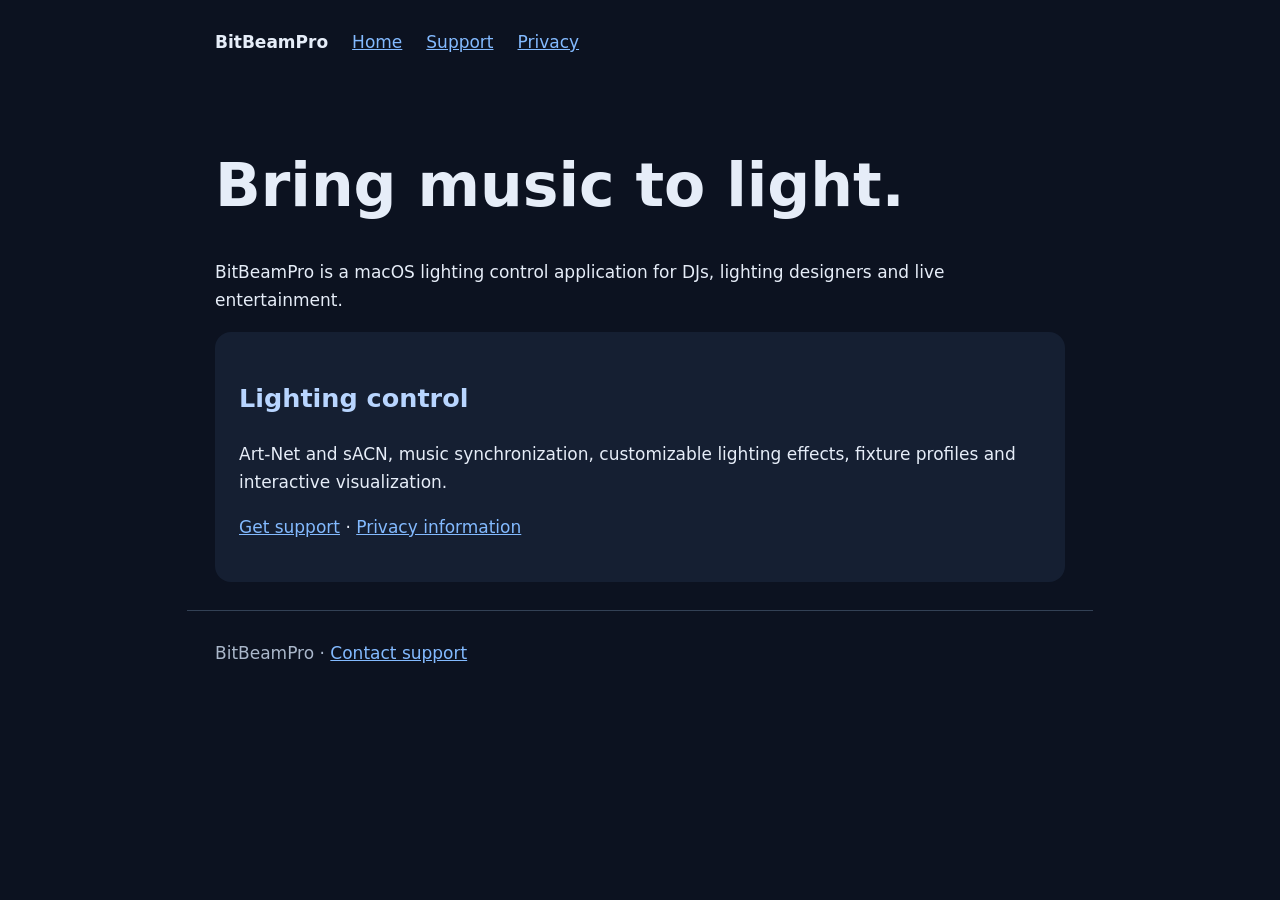
==== index.html @ 324cbd23 "Add BitBeamPro website: index.html" ====
<!doctype html><html lang="en"><meta charset="utf-8"><meta name="viewport" content="width=device-width,initial-scale=1"><title>Home | BitBeamPro</title><style>body{margin:0;background:#0c1220;color:#e6edf8;font:17px/1.65 system-ui}main,nav,footer{max-width:850px;margin:auto;padding:28px}nav{display:flex;gap:24px;flex-wrap:wrap}a{color:#83baff}h1{font-size:clamp(32px,6vw,60px);line-height:1.1}h2{color:#b8d5ff}footer{border-top:1px solid #334155;color:#aab7ca}section{background:#151f32;padding:24px;border-radius:16px}</style><nav><strong>BitBeamPro</strong><a href="/bitbeampro/">Home</a><a href="/bitbeampro/support/">Support</a><a href="/bitbeampro/privacy/">Privacy</a></nav><main><h1>Bring music to light.</h1><p>BitBeamPro is a macOS lighting control application for DJs, lighting designers and live entertainment.</p><section><h2>Lighting control</h2><p>Art-Net and sACN, music synchronization, customizable lighting effects, fixture profiles and interactive visualization.</p><p><a href="support/">Get support</a> · <a href="privacy/">Privacy information</a></p></section></main><footer>BitBeamPro · <a href="mailto:bbeamsupport@gmail.com">Contact support</a></footer></html>
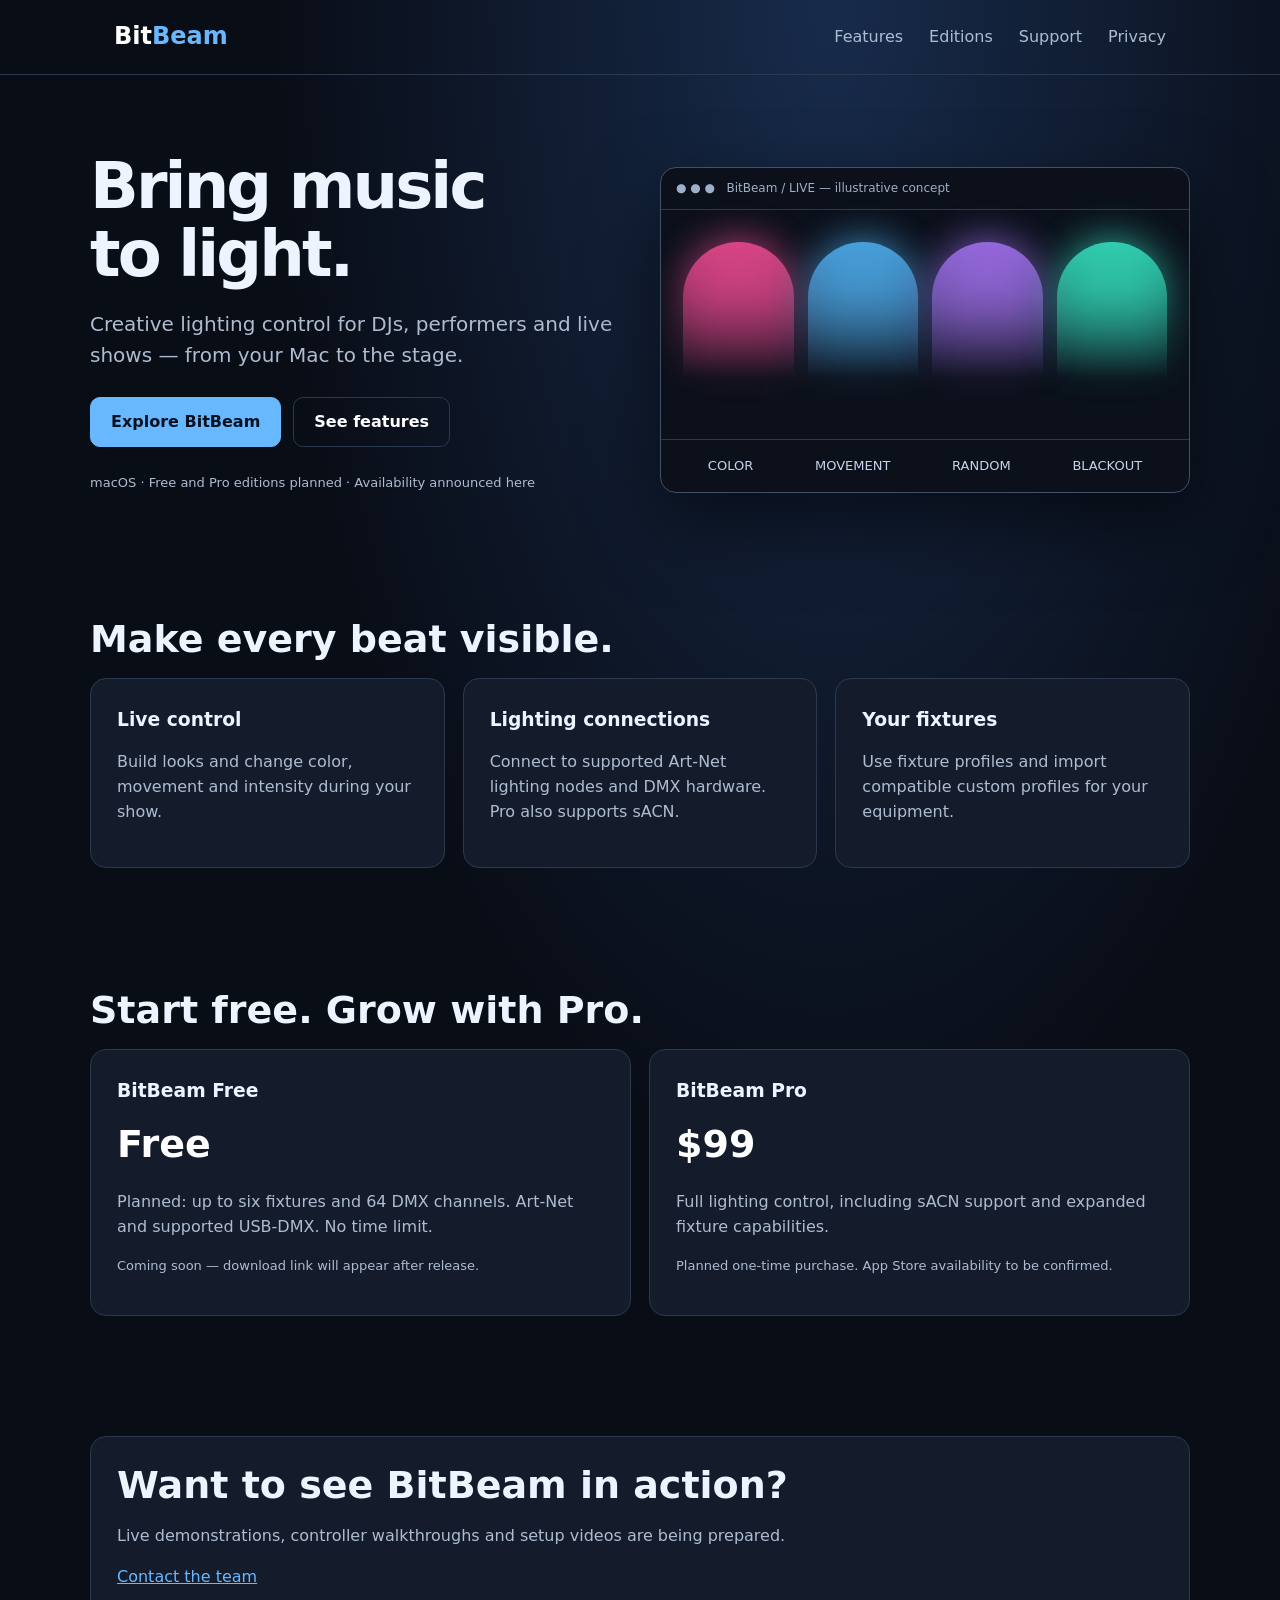
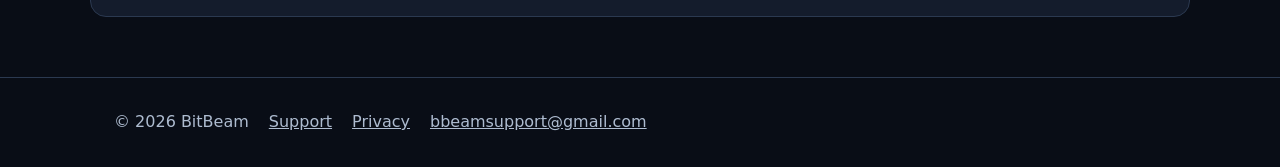
==== commit b7dc0341: "Create BitBeam landing page with Live concept and Free/Pro editions" ====
--- a/index.html
+++ b/index.html
@@ -1 +1,12 @@
-<!doctype html><html lang="en"><meta charset="utf-8"><meta name="viewport" content="width=device-width,initial-scale=1"><title>Home | BitBeamPro</title><style>body{margin:0;background:#0c1220;color:#e6edf8;font:17px/1.65 system-ui}main,nav,footer{max-width:850px;margin:auto;padding:28px}nav{display:flex;gap:24px;flex-wrap:wrap}a{color:#83baff}h1{font-size:clamp(32px,6vw,60px);line-height:1.1}h2{color:#b8d5ff}footer{border-top:1px solid #334155;color:#aab7ca}section{background:#151f32;padding:24px;border-radius:16px}</style><nav><strong>BitBeamPro</strong><a href="/bitbeampro/">Home</a><a href="/bitbeampro/support/">Support</a><a href="/bitbeampro/privacy/">Privacy</a></nav><main><h1>Bring music to light.</h1><p>BitBeamPro is a macOS lighting control application for DJs, lighting designers and live entertainment.</p><section><h2>Lighting control</h2><p>Art-Net and sACN, music synchronization, customizable lighting effects, fixture profiles and interactive visualization.</p><p><a href="support/">Get support</a> · <a href="privacy/">Privacy information</a></p></section></main><footer>BitBeamPro · <a href="mailto:bbeamsupport@gmail.com">Contact support</a></footer></html>+<!doctype html>
+<html lang="en"><head><meta charset="utf-8"><meta name="viewport" content="width=device-width,initial-scale=1"><meta name="description" content="BitBeam — lighting control for DJs and live shows. Art-Net, DMX, visual effects and fixture profiles."><title>BitBeam — Bring music to light</title>
+<style>
+:root{color-scheme:dark;--bg:#090d16;--panel:#141c2c;--line:#2b3950;--ink:#edf4ff;--muted:#aebcd0;--blue:#68b8ff}*{box-sizing:border-box}html{scroll-behavior:smooth}body{margin:0;background:radial-gradient(ellipse at 65% 0,#172b4b 0,transparent 48%),var(--bg);color:var(--ink);font:16px/1.55 system-ui,-apple-system,Arial}a{color:var(--blue)}.wrap{max-width:1100px;margin:auto;padding:0 24px}header{border-bottom:1px solid var(--line)}nav{display:flex;align-items:center;gap:26px;min-height:74px;flex-wrap:wrap}.brand{font-size:24px;font-weight:850;color:#fff;text-decoration:none;margin-right:auto}.brand span{color:var(--blue)}nav a:not(.brand){text-decoration:none;color:var(--muted)}.hero{padding:78px 0 50px;display:grid;grid-template-columns:1fr 1fr;gap:40px;align-items:center}h1{font-size:clamp(40px,5vw,70px);line-height:1.06;margin:0 0 20px;letter-spacing:-.045em}h2{font-size:clamp(27px,3vw,38px);line-height:1.2;margin:0 0 16px}p{color:var(--muted)}.lead{font-size:20px;max-width:570px}.actions{display:flex;flex-wrap:wrap;gap:12px;margin:26px 0}.button{display:inline-block;padding:12px 20px;border:1px solid var(--line);border-radius:10px;text-decoration:none;color:#fff;font-weight:700}.button.primary{background:var(--blue);border-color:var(--blue);color:#08111f}.note{font-size:13px;color:var(--muted)}.mock{background:#0b101a;border:1px solid #40516a;border-radius:16px;overflow:hidden;box-shadow:0 30px 75px #0008}.mockbar{padding:11px 15px;border-bottom:1px solid var(--line);color:#9eb0c9;font-size:12px}.lights{display:grid;grid-template-columns:repeat(4,1fr);gap:14px;padding:32px 22px 22px}.beam{height:175px;border-radius:90px 90px 12px 12px;background:linear-gradient(180deg,var(--c),transparent 78%);opacity:.85;filter:drop-shadow(0 0 20px var(--c))}.controls{display:flex;justify-content:space-around;border-top:1px solid var(--line);padding:16px;color:#c4d5ec;font-size:13px}.section{padding:60px 0}.grid{display:grid;grid-template-columns:repeat(3,1fr);gap:18px}.card{background:var(--panel);border:1px solid var(--line);border-radius:16px;padding:26px}.card h3{margin:0 0 8px}.price{font-size:38px;font-weight:800;color:white;margin:10px 0}.muted{color:var(--muted)}footer{border-top:1px solid var(--line);padding:32px 0;color:var(--muted)}footer .wrap{display:flex;gap:20px;flex-wrap:wrap}footer a{color:var(--muted)}@media(max-width:760px){.hero{grid-template-columns:1fr;padding-top:48px}.grid{grid-template-columns:1fr}.beam{height:120px}nav{gap:15px}}
+</style></head>
+<body><header><nav class="wrap"><a class="brand" href="/bitbeampro/">Bit<span>Beam</span></a><a href="#features">Features</a><a href="#editions">Editions</a><a href="/bitbeampro/support/">Support</a><a href="/bitbeampro/privacy/">Privacy</a></nav></header>
+<main><div class="wrap hero"><div><h1>Bring music<br>to light.</h1><p class="lead">Creative lighting control for DJs, performers and live shows — from your Mac to the stage.</p><div class="actions"><a class="button primary" href="#editions">Explore BitBeam</a><a class="button" href="#features">See features</a></div><p class="note">macOS · Free and Pro editions planned · Availability announced here</p></div>
+<div class="mock" role="img" aria-label="Stylized concept illustration of a lighting-control Live view; not an actual application screenshot"><div class="mockbar">● ● ● &nbsp; BitBeam / LIVE — illustrative concept</div><div class="lights"><div class="beam" style="--c:#ff4f9a"></div><div class="beam" style="--c:#54baff"></div><div class="beam" style="--c:#ae79ff"></div><div class="beam" style="--c:#38f0cc"></div></div><div class="controls"><span>COLOR</span><span>MOVEMENT</span><span>RANDOM</span><span>BLACKOUT</span></div></div></div>
+<section id="features" class="section wrap"><h2>Make every beat visible.</h2><div class="grid"><article class="card"><h3>Live control</h3><p>Build looks and change color, movement and intensity during your show.</p></article><article class="card"><h3>Lighting connections</h3><p>Connect to supported Art-Net lighting nodes and DMX hardware. Pro also supports sACN.</p></article><article class="card"><h3>Your fixtures</h3><p>Use fixture profiles and import compatible custom profiles for your equipment.</p></article></div></section>
+<section id="editions" class="section wrap"><h2>Start free. Grow with Pro.</h2><div class="grid" style="grid-template-columns:repeat(auto-fit,minmax(260px,1fr))"><article class="card"><h3>BitBeam Free</h3><div class="price">Free</div><p>Planned: up to six fixtures and 64 DMX channels. Art-Net and supported USB-DMX. No time limit.</p><p class="note">Coming soon — download link will appear after release.</p></article><article class="card"><h3>BitBeam Pro</h3><div class="price">$99</div><p>Full lighting control, including sACN support and expanded fixture capabilities.</p><p class="note">Planned one-time purchase. App Store availability to be confirmed.</p></article></div></section>
+<section class="section wrap"><div class="card"><h2>Want to see BitBeam in action?</h2><p>Live demonstrations, controller walkthroughs and setup videos are being prepared.</p><a href="mailto:bbeamsupport@gmail.com?subject=BitBeam%20information">Contact the team</a></div></section></main>
+<footer><div class="wrap"><span>© 2026 BitBeam</span><a href="/bitbeampro/support/">Support</a><a href="/bitbeampro/privacy/">Privacy</a><a href="mailto:bbeamsupport@gmail.com">bbeamsupport@gmail.com</a></div></footer></body></html>
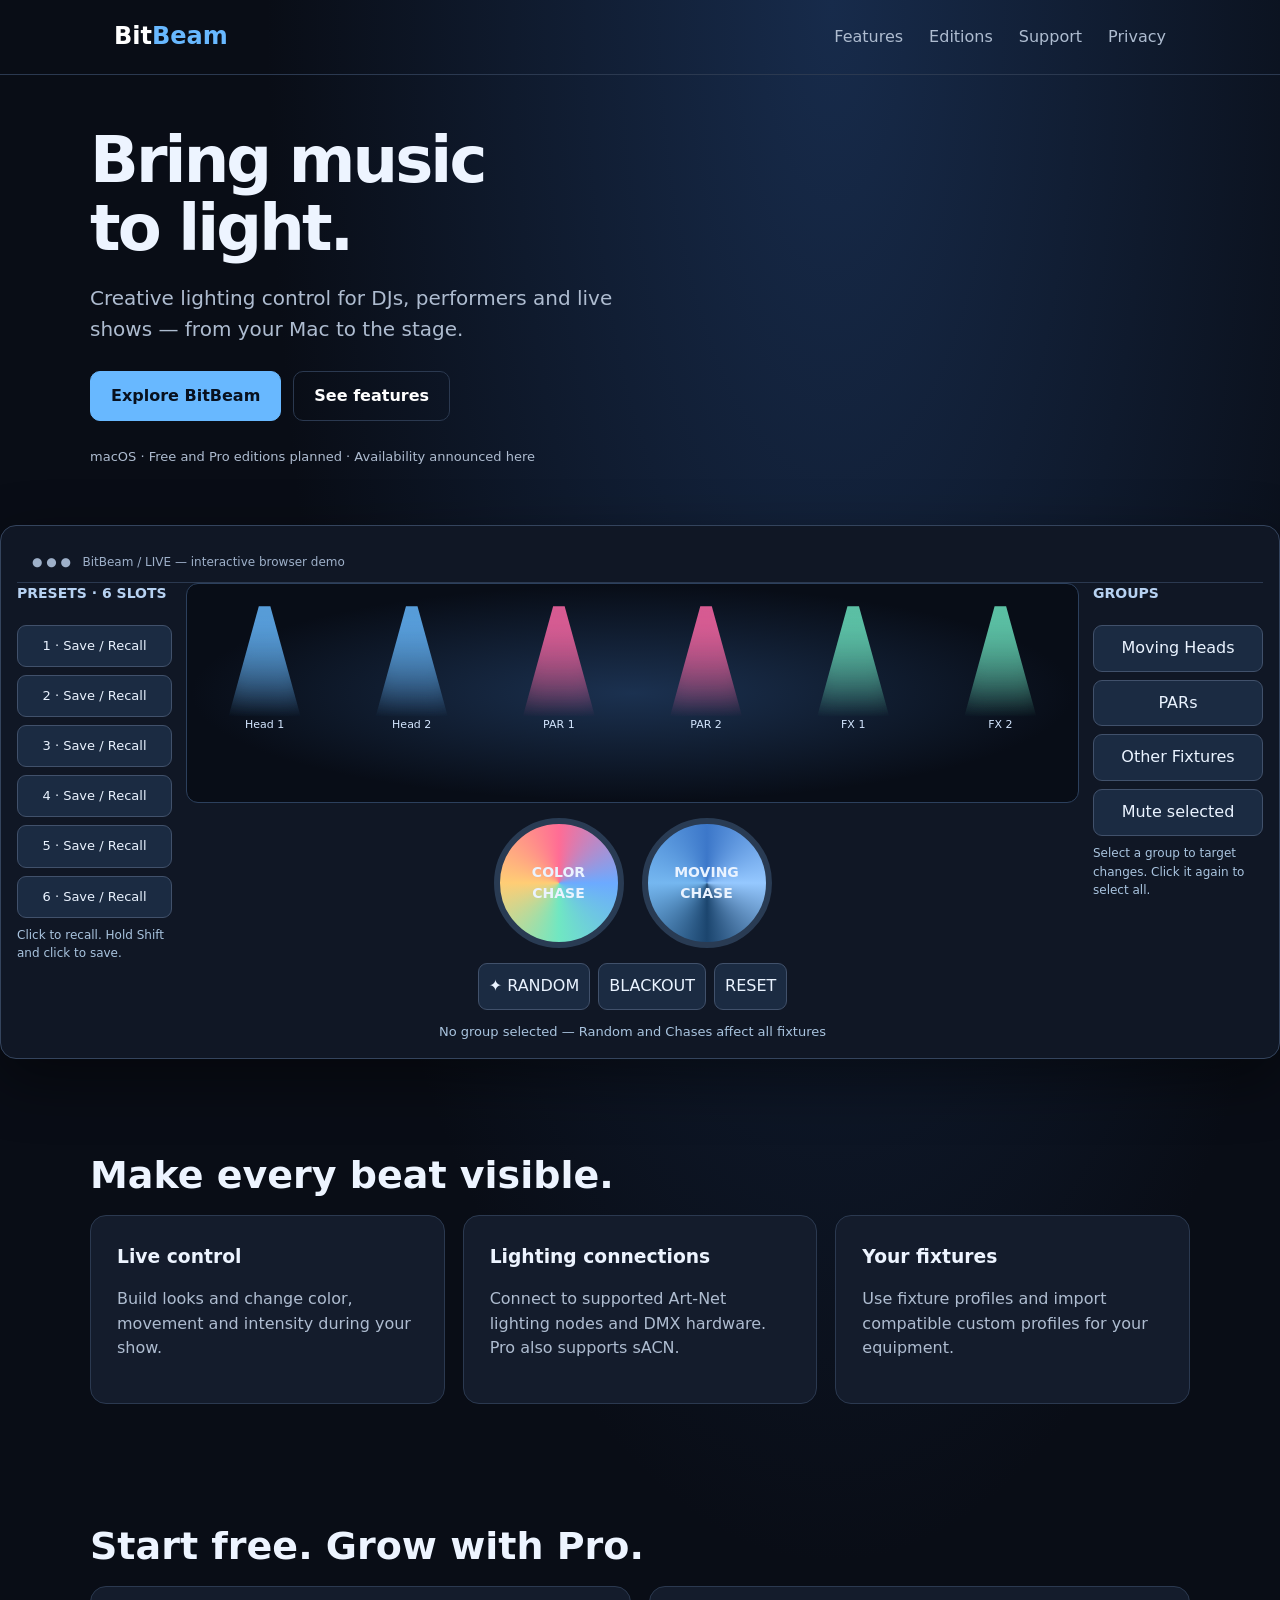
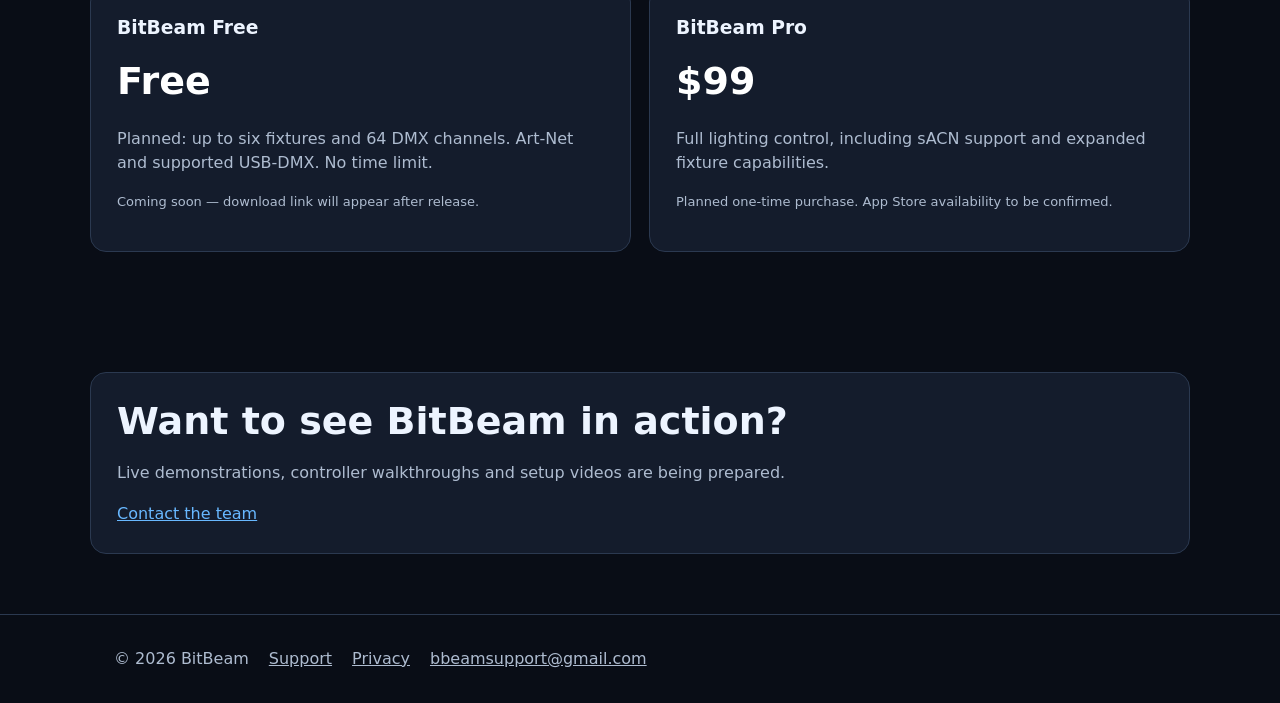
==== commit e4791f08: "Add interactive Live demo with six presets, group targeting, random and chase controls" ====
--- a/index.html
+++ b/index.html
@@ -2,11 +2,15 @@
 <html lang="en"><head><meta charset="utf-8"><meta name="viewport" content="width=device-width,initial-scale=1"><meta name="description" content="BitBeam — lighting control for DJs and live shows. Art-Net, DMX, visual effects and fixture profiles."><title>BitBeam — Bring music to light</title>
 <style>
 :root{color-scheme:dark;--bg:#090d16;--panel:#141c2c;--line:#2b3950;--ink:#edf4ff;--muted:#aebcd0;--blue:#68b8ff}*{box-sizing:border-box}html{scroll-behavior:smooth}body{margin:0;background:radial-gradient(ellipse at 65% 0,#172b4b 0,transparent 48%),var(--bg);color:var(--ink);font:16px/1.55 system-ui,-apple-system,Arial}a{color:var(--blue)}.wrap{max-width:1100px;margin:auto;padding:0 24px}header{border-bottom:1px solid var(--line)}nav{display:flex;align-items:center;gap:26px;min-height:74px;flex-wrap:wrap}.brand{font-size:24px;font-weight:850;color:#fff;text-decoration:none;margin-right:auto}.brand span{color:var(--blue)}nav a:not(.brand){text-decoration:none;color:var(--muted)}.hero{padding:78px 0 50px;display:grid;grid-template-columns:1fr 1fr;gap:40px;align-items:center}h1{font-size:clamp(40px,5vw,70px);line-height:1.06;margin:0 0 20px;letter-spacing:-.045em}h2{font-size:clamp(27px,3vw,38px);line-height:1.2;margin:0 0 16px}p{color:var(--muted)}.lead{font-size:20px;max-width:570px}.actions{display:flex;flex-wrap:wrap;gap:12px;margin:26px 0}.button{display:inline-block;padding:12px 20px;border:1px solid var(--line);border-radius:10px;text-decoration:none;color:#fff;font-weight:700}.button.primary{background:var(--blue);border-color:var(--blue);color:#08111f}.note{font-size:13px;color:var(--muted)}.mock{background:#0b101a;border:1px solid #40516a;border-radius:16px;overflow:hidden;box-shadow:0 30px 75px #0008}.mockbar{padding:11px 15px;border-bottom:1px solid var(--line);color:#9eb0c9;font-size:12px}.lights{display:grid;grid-template-columns:repeat(4,1fr);gap:14px;padding:32px 22px 22px}.beam{height:175px;border-radius:90px 90px 12px 12px;background:linear-gradient(180deg,var(--c),transparent 78%);opacity:.85;filter:drop-shadow(0 0 20px var(--c))}.controls{display:flex;justify-content:space-around;border-top:1px solid var(--line);padding:16px;color:#c4d5ec;font-size:13px}.section{padding:60px 0}.grid{display:grid;grid-template-columns:repeat(3,1fr);gap:18px}.card{background:var(--panel);border:1px solid var(--line);border-radius:16px;padding:26px}.card h3{margin:0 0 8px}.price{font-size:38px;font-weight:800;color:white;margin:10px 0}.muted{color:var(--muted)}footer{border-top:1px solid var(--line);padding:32px 0;color:var(--muted)}footer .wrap{display:flex;gap:20px;flex-wrap:wrap}footer a{color:var(--muted)}@media(max-width:760px){.hero{grid-template-columns:1fr;padding-top:48px}.grid{grid-template-columns:1fr}.beam{height:120px}nav{gap:15px}}
+</style><style>
+.hero{display:block;padding:52px 0 28px}.hero>div:first-child{max-width:800px}.demo{background:#101725;border:1px solid #34445d;border-radius:16px;padding:16px;margin:16px 0 34px;box-shadow:0 20px 60px #0007}.demo-grid{display:grid;grid-template-columns:155px minmax(0,1fr) 170px;gap:14px}.demo button{cursor:pointer;border:1px solid #41516b;background:#1b2b42;color:#eaf3ff;padding:10px;border-radius:9px;font:inherit}.demo button.active{background:#1765a3;border-color:#72c5ff}.demo button:focus-visible{outline:2px solid #79c6ff}.demo h3{font-size:14px;margin:0 0 12px;color:#b7d2f2}.demo-side{display:flex;flex-direction:column;gap:8px}.demo-stage{min-height:220px;background:radial-gradient(ellipse at center,#1b3150,#080d17 70%);border:1px solid #2c405d;border-radius:12px;display:flex;align-items:flex-start;justify-content:space-around;gap:8px;padding:22px 8px;overflow:hidden}.fixture{width:16%;max-width:72px;text-align:center;font-size:11px;color:#d5e7ff}.lamp{height:110px;clip-path:polygon(42% 0,58% 0,100% 100%,0 100%);background:linear-gradient(var(--lamp),transparent);filter:drop-shadow(0 0 10px var(--lamp));opacity:.85;transform:rotate(var(--angle,0deg));transform-origin:50% 0;transition:transform .45s,background .45s,opacity .3s}.fixture.off .lamp{opacity:.04}.demo-wheels{display:flex;justify-content:center;gap:18px;flex-wrap:wrap;margin:15px 0}.wheel{width:130px;height:130px;border-radius:50%!important;background:conic-gradient(#ff6c95,#6caaff,#70e7c2,#ffcd75,#ff6c95)!important;border:6px solid #293b53!important;font-size:14px!important;font-weight:750!important}.wheel:nth-child(2){background:conic-gradient(#3c77c9,#95c8ff,#1b456e,#75b7f0,#3c77c9)!important}.demo-bottom{display:flex;justify-content:center;gap:8px;flex-wrap:wrap}.demo-status{color:#a9c4df;text-align:center;font-size:13px;margin:12px 0 0}.demo .tiny{font-size:12px;color:#a9c4df}.demo .preset{font-size:13px}.demo button[disabled]{opacity:.45;cursor:not-allowed}@media(max-width:780px){.demo-grid{grid-template-columns:1fr}.demo-side{flex-direction:row;flex-wrap:wrap}.demo-side h3{width:100%}.demo-side button{flex:1;min-width:90px}.demo-stage{min-height:160px}.lamp{height:85px}}
 </style></head>
 <body><header><nav class="wrap"><a class="brand" href="/bitbeampro/">Bit<span>Beam</span></a><a href="#features">Features</a><a href="#editions">Editions</a><a href="/bitbeampro/support/">Support</a><a href="/bitbeampro/privacy/">Privacy</a></nav></header>
 <main><div class="wrap hero"><div><h1>Bring music<br>to light.</h1><p class="lead">Creative lighting control for DJs, performers and live shows — from your Mac to the stage.</p><div class="actions"><a class="button primary" href="#editions">Explore BitBeam</a><a class="button" href="#features">See features</a></div><p class="note">macOS · Free and Pro editions planned · Availability announced here</p></div>
-<div class="mock" role="img" aria-label="Stylized concept illustration of a lighting-control Live view; not an actual application screenshot"><div class="mockbar">● ● ● &nbsp; BitBeam / LIVE — illustrative concept</div><div class="lights"><div class="beam" style="--c:#ff4f9a"></div><div class="beam" style="--c:#54baff"></div><div class="beam" style="--c:#ae79ff"></div><div class="beam" style="--c:#38f0cc"></div></div><div class="controls"><span>COLOR</span><span>MOVEMENT</span><span>RANDOM</span><span>BLACKOUT</span></div></div></div>
+</div><div class="demo" id="liveDemo" aria-label="Interactive BitBeam Live demo"><div class="mockbar">● ● ● &nbsp; BitBeam / LIVE — interactive browser demo</div><div class="demo-grid"><div class="demo-side"><h3>PRESETS · 6 SLOTS</h3><button class="preset" data-preset="0">1 · Save / Recall</button><button class="preset" data-preset="1">2 · Save / Recall</button><button class="preset" data-preset="2">3 · Save / Recall</button><button class="preset" data-preset="3">4 · Save / Recall</button><button class="preset" data-preset="4">5 · Save / Recall</button><button class="preset" data-preset="5">6 · Save / Recall</button><span class="tiny">Click to recall. Hold Shift and click to save.</span></div><div><div class="demo-stage" id="demoStage" aria-label="Simulated stage with six lighting fixtures"></div><div class="demo-wheels"><button class="wheel" id="colorWheel">COLOR<br>CHASE</button><button class="wheel" id="moveWheel">MOVING<br>CHASE</button></div><div class="demo-bottom"><button id="randomDemo">✦ RANDOM</button><button id="blackoutDemo">BLACKOUT</button><button id="resetDemo">RESET</button></div><p class="demo-status" id="demoStatus" role="status">No group selected — changes affect all fixtures</p></div><div class="demo-side"><h3>GROUPS</h3><button class="group" data-group="heads">Moving Heads</button><button class="group" data-group="pars">PARs</button><button class="group" data-group="extras">Other Fixtures</button><button id="muteDemo">Mute selected</button><span class="tiny">Select a group to target changes. Click it again to select all.</span></div></div></div>
 <section id="features" class="section wrap"><h2>Make every beat visible.</h2><div class="grid"><article class="card"><h3>Live control</h3><p>Build looks and change color, movement and intensity during your show.</p></article><article class="card"><h3>Lighting connections</h3><p>Connect to supported Art-Net lighting nodes and DMX hardware. Pro also supports sACN.</p></article><article class="card"><h3>Your fixtures</h3><p>Use fixture profiles and import compatible custom profiles for your equipment.</p></article></div></section>
 <section id="editions" class="section wrap"><h2>Start free. Grow with Pro.</h2><div class="grid" style="grid-template-columns:repeat(auto-fit,minmax(260px,1fr))"><article class="card"><h3>BitBeam Free</h3><div class="price">Free</div><p>Planned: up to six fixtures and 64 DMX channels. Art-Net and supported USB-DMX. No time limit.</p><p class="note">Coming soon — download link will appear after release.</p></article><article class="card"><h3>BitBeam Pro</h3><div class="price">$99</div><p>Full lighting control, including sACN support and expanded fixture capabilities.</p><p class="note">Planned one-time purchase. App Store availability to be confirmed.</p></article></div></section>
 <section class="section wrap"><div class="card"><h2>Want to see BitBeam in action?</h2><p>Live demonstrations, controller walkthroughs and setup videos are being prepared.</p><a href="mailto:bbeamsupport@gmail.com?subject=BitBeam%20information">Contact the team</a></div></section></main>
-<footer><div class="wrap"><span>© 2026 BitBeam</span><a href="/bitbeampro/support/">Support</a><a href="/bitbeampro/privacy/">Privacy</a><a href="mailto:bbeamsupport@gmail.com">bbeamsupport@gmail.com</a></div></footer></body></html>+<footer><div class="wrap"><span>© 2026 BitBeam</span><a href="/bitbeampro/support/">Support</a><a href="/bitbeampro/privacy/">Privacy</a><a href="mailto:bbeamsupport@gmail.com">bbeamsupport@gmail.com</a></div></footer><script>
+(()=>{'use strict';const root=document.getElementById('liveDemo');if(!root)return;const stage=document.getElementById('demoStage'),status=document.getElementById('demoStatus');const groups=['heads','heads','pars','pars','extras','extras'];const names=['Head 1','Head 2','PAR 1','PAR 2','FX 1','FX 2'];let selected=null,blackout=false;let fixtures=groups.map((group,i)=>({group,color:i<2?'#67b9ff':i<4?'#ff6aa8':'#6ce2bf',angle:0,muted:false}));const presets=Array(6).fill(null);let ci=0,mi=0;const palette=['#ff6aa8','#69b9ff','#70e6b9','#ffd273','#ad8cff','#ffffff'];function targets(){return fixtures.filter(f=>!selected||f.group===selected)}function draw(msg){stage.innerHTML='';fixtures.forEach((f,i)=>{const el=document.createElement('div');el.className='fixture'+(f.muted||blackout?' off':'');const lamp=document.createElement('div');lamp.className='lamp';lamp.style.setProperty('--lamp',f.color);lamp.style.setProperty('--angle',f.angle+'deg');el.append(lamp,document.createTextNode(names[i]));stage.append(el)});root.querySelectorAll('.group').forEach(b=>{b.classList.toggle('active',b.dataset.group===selected);b.setAttribute('aria-pressed',String(b.dataset.group===selected))});root.querySelector('#blackoutDemo').classList.toggle('active',blackout);status.textContent=msg||((selected?selected==='heads'?'Moving Heads':selected==='pars'?'PARs':'Other Fixtures':'All fixtures')+' selected')};root.querySelectorAll('.group').forEach(b=>b.onclick=()=>{selected=selected===b.dataset.group?null:b.dataset.group;draw(selected?'Selected: '+b.textContent:'No group selected — changes affect all fixtures')});root.querySelector('#colorWheel').onclick=()=>{targets().forEach((f,i)=>f.color=palette[(++ci+i)%palette.length]);draw('Color Chase applied to '+(selected||'all fixtures'))};root.querySelector('#moveWheel').onclick=()=>{targets().forEach((f,i)=>f.angle=([-22,0,22,-12,12][(++mi+i)%5]));draw('Moving Chase applied to '+(selected||'all fixtures'))};root.querySelector('#randomDemo').onclick=()=>{targets().forEach(f=>{f.color=palette[Math.floor(Math.random()*palette.length)];f.angle=Math.floor(Math.random()*49)-24});draw('Random applied to '+(selected||'all fixtures'))};root.querySelector('#muteDemo').onclick=()=>{const t=targets(),mute=t.some(f=>!f.muted);t.forEach(f=>f.muted=mute);draw((mute?'Muted: ':'Unmuted: ')+(selected||'all fixtures'))};root.querySelector('#blackoutDemo').onclick=()=>{blackout=!blackout;draw(blackout?'Blackout enabled':'Blackout disabled')};root.querySelector('#resetDemo').onclick=()=>{selected=null;blackout=false;fixtures.forEach((f,i)=>{f.muted=false;f.angle=0;f.color=i<2?'#67b9ff':i<4?'#ff6aa8':'#6ce2bf'});draw('Demo reset')};root.querySelectorAll('.preset').forEach(b=>b.onclick=e=>{const n=Number(b.dataset.preset);if(e.shiftKey){presets[n]=JSON.stringify({fixtures,blackout,selected});b.classList.add('active');draw('Preset '+(n+1)+' saved in this browser session')}else if(presets[n]){const p=JSON.parse(presets[n]);fixtures=p.fixtures;blackout=p.blackout;selected=p.selected;draw('Preset '+(n+1)+' recalled')}else draw('Preset '+(n+1)+' is empty — Shift+click to save')});draw('No group selected — Random and Chases affect all fixtures')})();
+</script></body></html>
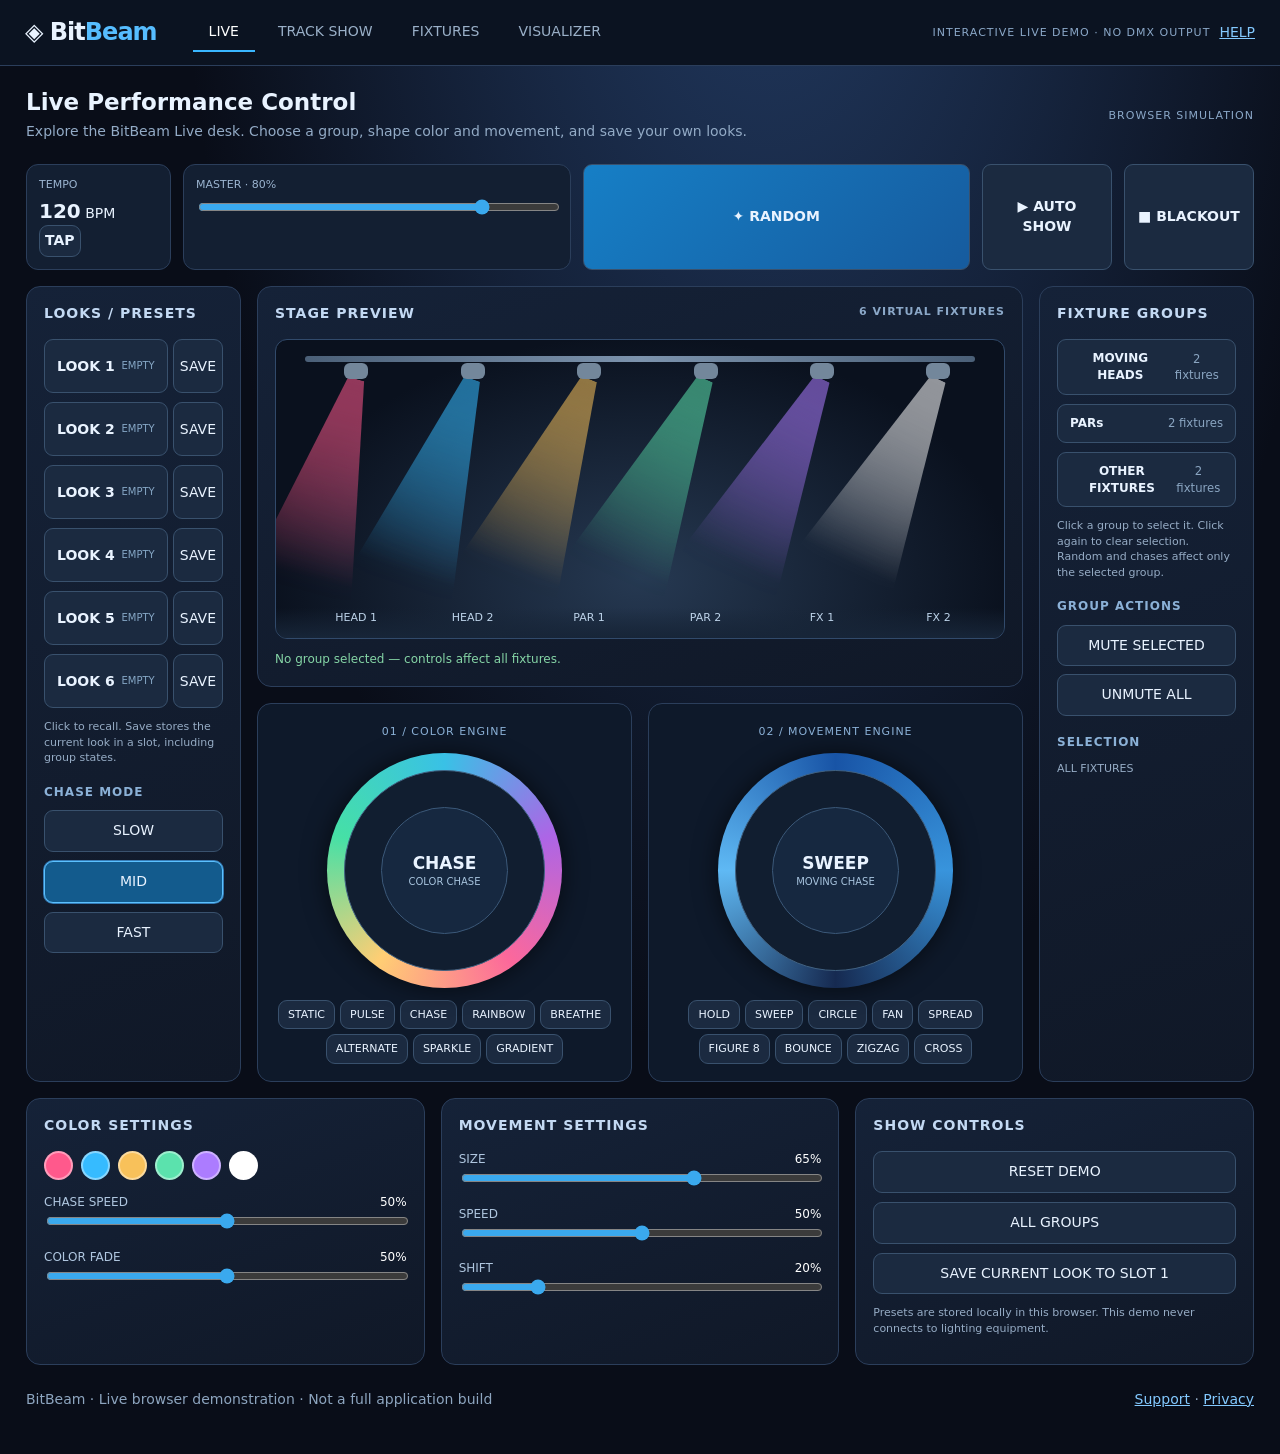
==== commit b1026eb1: "Replace landing page with desktop-first BitBeam Live interactive simulator" ====
--- a/index.html
+++ b/index.html
@@ -1,16 +1,5 @@
-<!doctype html>
-<html lang="en"><head><meta charset="utf-8"><meta name="viewport" content="width=device-width,initial-scale=1"><meta name="description" content="BitBeam — lighting control for DJs and live shows. Art-Net, DMX, visual effects and fixture profiles."><title>BitBeam — Bring music to light</title>
-<style>
-:root{color-scheme:dark;--bg:#090d16;--panel:#141c2c;--line:#2b3950;--ink:#edf4ff;--muted:#aebcd0;--blue:#68b8ff}*{box-sizing:border-box}html{scroll-behavior:smooth}body{margin:0;background:radial-gradient(ellipse at 65% 0,#172b4b 0,transparent 48%),var(--bg);color:var(--ink);font:16px/1.55 system-ui,-apple-system,Arial}a{color:var(--blue)}.wrap{max-width:1100px;margin:auto;padding:0 24px}header{border-bottom:1px solid var(--line)}nav{display:flex;align-items:center;gap:26px;min-height:74px;flex-wrap:wrap}.brand{font-size:24px;font-weight:850;color:#fff;text-decoration:none;margin-right:auto}.brand span{color:var(--blue)}nav a:not(.brand){text-decoration:none;color:var(--muted)}.hero{padding:78px 0 50px;display:grid;grid-template-columns:1fr 1fr;gap:40px;align-items:center}h1{font-size:clamp(40px,5vw,70px);line-height:1.06;margin:0 0 20px;letter-spacing:-.045em}h2{font-size:clamp(27px,3vw,38px);line-height:1.2;margin:0 0 16px}p{color:var(--muted)}.lead{font-size:20px;max-width:570px}.actions{display:flex;flex-wrap:wrap;gap:12px;margin:26px 0}.button{display:inline-block;padding:12px 20px;border:1px solid var(--line);border-radius:10px;text-decoration:none;color:#fff;font-weight:700}.button.primary{background:var(--blue);border-color:var(--blue);color:#08111f}.note{font-size:13px;color:var(--muted)}.mock{background:#0b101a;border:1px solid #40516a;border-radius:16px;overflow:hidden;box-shadow:0 30px 75px #0008}.mockbar{padding:11px 15px;border-bottom:1px solid var(--line);color:#9eb0c9;font-size:12px}.lights{display:grid;grid-template-columns:repeat(4,1fr);gap:14px;padding:32px 22px 22px}.beam{height:175px;border-radius:90px 90px 12px 12px;background:linear-gradient(180deg,var(--c),transparent 78%);opacity:.85;filter:drop-shadow(0 0 20px var(--c))}.controls{display:flex;justify-content:space-around;border-top:1px solid var(--line);padding:16px;color:#c4d5ec;font-size:13px}.section{padding:60px 0}.grid{display:grid;grid-template-columns:repeat(3,1fr);gap:18px}.card{background:var(--panel);border:1px solid var(--line);border-radius:16px;padding:26px}.card h3{margin:0 0 8px}.price{font-size:38px;font-weight:800;color:white;margin:10px 0}.muted{color:var(--muted)}footer{border-top:1px solid var(--line);padding:32px 0;color:var(--muted)}footer .wrap{display:flex;gap:20px;flex-wrap:wrap}footer a{color:var(--muted)}@media(max-width:760px){.hero{grid-template-columns:1fr;padding-top:48px}.grid{grid-template-columns:1fr}.beam{height:120px}nav{gap:15px}}
-</style><style>
-.hero{display:block;padding:52px 0 28px}.hero>div:first-child{max-width:800px}.demo{background:#101725;border:1px solid #34445d;border-radius:16px;padding:16px;margin:16px 0 34px;box-shadow:0 20px 60px #0007}.demo-grid{display:grid;grid-template-columns:155px minmax(0,1fr) 170px;gap:14px}.demo button{cursor:pointer;border:1px solid #41516b;background:#1b2b42;color:#eaf3ff;padding:10px;border-radius:9px;font:inherit}.demo button.active{background:#1765a3;border-color:#72c5ff}.demo button:focus-visible{outline:2px solid #79c6ff}.demo h3{font-size:14px;margin:0 0 12px;color:#b7d2f2}.demo-side{display:flex;flex-direction:column;gap:8px}.demo-stage{min-height:220px;background:radial-gradient(ellipse at center,#1b3150,#080d17 70%);border:1px solid #2c405d;border-radius:12px;display:flex;align-items:flex-start;justify-content:space-around;gap:8px;padding:22px 8px;overflow:hidden}.fixture{width:16%;max-width:72px;text-align:center;font-size:11px;color:#d5e7ff}.lamp{height:110px;clip-path:polygon(42% 0,58% 0,100% 100%,0 100%);background:linear-gradient(var(--lamp),transparent);filter:drop-shadow(0 0 10px var(--lamp));opacity:.85;transform:rotate(var(--angle,0deg));transform-origin:50% 0;transition:transform .45s,background .45s,opacity .3s}.fixture.off .lamp{opacity:.04}.demo-wheels{display:flex;justify-content:center;gap:18px;flex-wrap:wrap;margin:15px 0}.wheel{width:130px;height:130px;border-radius:50%!important;background:conic-gradient(#ff6c95,#6caaff,#70e7c2,#ffcd75,#ff6c95)!important;border:6px solid #293b53!important;font-size:14px!important;font-weight:750!important}.wheel:nth-child(2){background:conic-gradient(#3c77c9,#95c8ff,#1b456e,#75b7f0,#3c77c9)!important}.demo-bottom{display:flex;justify-content:center;gap:8px;flex-wrap:wrap}.demo-status{color:#a9c4df;text-align:center;font-size:13px;margin:12px 0 0}.demo .tiny{font-size:12px;color:#a9c4df}.demo .preset{font-size:13px}.demo button[disabled]{opacity:.45;cursor:not-allowed}@media(max-width:780px){.demo-grid{grid-template-columns:1fr}.demo-side{flex-direction:row;flex-wrap:wrap}.demo-side h3{width:100%}.demo-side button{flex:1;min-width:90px}.demo-stage{min-height:160px}.lamp{height:85px}}
-</style></head>
-<body><header><nav class="wrap"><a class="brand" href="/bitbeampro/">Bit<span>Beam</span></a><a href="#features">Features</a><a href="#editions">Editions</a><a href="/bitbeampro/support/">Support</a><a href="/bitbeampro/privacy/">Privacy</a></nav></header>
-<main><div class="wrap hero"><div><h1>Bring music<br>to light.</h1><p class="lead">Creative lighting control for DJs, performers and live shows — from your Mac to the stage.</p><div class="actions"><a class="button primary" href="#editions">Explore BitBeam</a><a class="button" href="#features">See features</a></div><p class="note">macOS · Free and Pro editions planned · Availability announced here</p></div>
-</div><div class="demo" id="liveDemo" aria-label="Interactive BitBeam Live demo"><div class="mockbar">● ● ● &nbsp; BitBeam / LIVE — interactive browser demo</div><div class="demo-grid"><div class="demo-side"><h3>PRESETS · 6 SLOTS</h3><button class="preset" data-preset="0">1 · Save / Recall</button><button class="preset" data-preset="1">2 · Save / Recall</button><button class="preset" data-preset="2">3 · Save / Recall</button><button class="preset" data-preset="3">4 · Save / Recall</button><button class="preset" data-preset="4">5 · Save / Recall</button><button class="preset" data-preset="5">6 · Save / Recall</button><span class="tiny">Click to recall. Hold Shift and click to save.</span></div><div><div class="demo-stage" id="demoStage" aria-label="Simulated stage with six lighting fixtures"></div><div class="demo-wheels"><button class="wheel" id="colorWheel">COLOR<br>CHASE</button><button class="wheel" id="moveWheel">MOVING<br>CHASE</button></div><div class="demo-bottom"><button id="randomDemo">✦ RANDOM</button><button id="blackoutDemo">BLACKOUT</button><button id="resetDemo">RESET</button></div><p class="demo-status" id="demoStatus" role="status">No group selected — changes affect all fixtures</p></div><div class="demo-side"><h3>GROUPS</h3><button class="group" data-group="heads">Moving Heads</button><button class="group" data-group="pars">PARs</button><button class="group" data-group="extras">Other Fixtures</button><button id="muteDemo">Mute selected</button><span class="tiny">Select a group to target changes. Click it again to select all.</span></div></div></div>
-<section id="features" class="section wrap"><h2>Make every beat visible.</h2><div class="grid"><article class="card"><h3>Live control</h3><p>Build looks and change color, movement and intensity during your show.</p></article><article class="card"><h3>Lighting connections</h3><p>Connect to supported Art-Net lighting nodes and DMX hardware. Pro also supports sACN.</p></article><article class="card"><h3>Your fixtures</h3><p>Use fixture profiles and import compatible custom profiles for your equipment.</p></article></div></section>
-<section id="editions" class="section wrap"><h2>Start free. Grow with Pro.</h2><div class="grid" style="grid-template-columns:repeat(auto-fit,minmax(260px,1fr))"><article class="card"><h3>BitBeam Free</h3><div class="price">Free</div><p>Planned: up to six fixtures and 64 DMX channels. Art-Net and supported USB-DMX. No time limit.</p><p class="note">Coming soon — download link will appear after release.</p></article><article class="card"><h3>BitBeam Pro</h3><div class="price">$99</div><p>Full lighting control, including sACN support and expanded fixture capabilities.</p><p class="note">Planned one-time purchase. App Store availability to be confirmed.</p></article></div></section>
-<section class="section wrap"><div class="card"><h2>Want to see BitBeam in action?</h2><p>Live demonstrations, controller walkthroughs and setup videos are being prepared.</p><a href="mailto:bbeamsupport@gmail.com?subject=BitBeam%20information">Contact the team</a></div></section></main>
-<footer><div class="wrap"><span>© 2026 BitBeam</span><a href="/bitbeampro/support/">Support</a><a href="/bitbeampro/privacy/">Privacy</a><a href="mailto:bbeamsupport@gmail.com">bbeamsupport@gmail.com</a></div></footer><script>
-(()=>{'use strict';const root=document.getElementById('liveDemo');if(!root)return;const stage=document.getElementById('demoStage'),status=document.getElementById('demoStatus');const groups=['heads','heads','pars','pars','extras','extras'];const names=['Head 1','Head 2','PAR 1','PAR 2','FX 1','FX 2'];let selected=null,blackout=false;let fixtures=groups.map((group,i)=>({group,color:i<2?'#67b9ff':i<4?'#ff6aa8':'#6ce2bf',angle:0,muted:false}));const presets=Array(6).fill(null);let ci=0,mi=0;const palette=['#ff6aa8','#69b9ff','#70e6b9','#ffd273','#ad8cff','#ffffff'];function targets(){return fixtures.filter(f=>!selected||f.group===selected)}function draw(msg){stage.innerHTML='';fixtures.forEach((f,i)=>{const el=document.createElement('div');el.className='fixture'+(f.muted||blackout?' off':'');const lamp=document.createElement('div');lamp.className='lamp';lamp.style.setProperty('--lamp',f.color);lamp.style.setProperty('--angle',f.angle+'deg');el.append(lamp,document.createTextNode(names[i]));stage.append(el)});root.querySelectorAll('.group').forEach(b=>{b.classList.toggle('active',b.dataset.group===selected);b.setAttribute('aria-pressed',String(b.dataset.group===selected))});root.querySelector('#blackoutDemo').classList.toggle('active',blackout);status.textContent=msg||((selected?selected==='heads'?'Moving Heads':selected==='pars'?'PARs':'Other Fixtures':'All fixtures')+' selected')};root.querySelectorAll('.group').forEach(b=>b.onclick=()=>{selected=selected===b.dataset.group?null:b.dataset.group;draw(selected?'Selected: '+b.textContent:'No group selected — changes affect all fixtures')});root.querySelector('#colorWheel').onclick=()=>{targets().forEach((f,i)=>f.color=palette[(++ci+i)%palette.length]);draw('Color Chase applied to '+(selected||'all fixtures'))};root.querySelector('#moveWheel').onclick=()=>{targets().forEach((f,i)=>f.angle=([-22,0,22,-12,12][(++mi+i)%5]));draw('Moving Chase applied to '+(selected||'all fixtures'))};root.querySelector('#randomDemo').onclick=()=>{targets().forEach(f=>{f.color=palette[Math.floor(Math.random()*palette.length)];f.angle=Math.floor(Math.random()*49)-24});draw('Random applied to '+(selected||'all fixtures'))};root.querySelector('#muteDemo').onclick=()=>{const t=targets(),mute=t.some(f=>!f.muted);t.forEach(f=>f.muted=mute);draw((mute?'Muted: ':'Unmuted: ')+(selected||'all fixtures'))};root.querySelector('#blackoutDemo').onclick=()=>{blackout=!blackout;draw(blackout?'Blackout enabled':'Blackout disabled')};root.querySelector('#resetDemo').onclick=()=>{selected=null;blackout=false;fixtures.forEach((f,i)=>{f.muted=false;f.angle=0;f.color=i<2?'#67b9ff':i<4?'#ff6aa8':'#6ce2bf'});draw('Demo reset')};root.querySelectorAll('.preset').forEach(b=>b.onclick=e=>{const n=Number(b.dataset.preset);if(e.shiftKey){presets[n]=JSON.stringify({fixtures,blackout,selected});b.classList.add('active');draw('Preset '+(n+1)+' saved in this browser session')}else if(presets[n]){const p=JSON.parse(presets[n]);fixtures=p.fixtures;blackout=p.blackout;selected=p.selected;draw('Preset '+(n+1)+' recalled')}else draw('Preset '+(n+1)+' is empty — Shift+click to save')});draw('No group selected — Random and Chases affect all fixtures')})();
+<!doctype html><html lang="en"><head><meta charset="utf-8"><meta name="viewport" content="width=device-width,initial-scale=1"><title>BitBeam Live — Interactive Demo</title><style>
+:root{color-scheme:dark;--bg:#090d18;--panel:#121b2c;--edge:#2b3e5b;--txt:#e9f3ff;--muted:#93abc6;--blue:#2da8ed}*{box-sizing:border-box}body{margin:0;background:radial-gradient(ellipse at 60% -20%,#243e68,transparent 55%),var(--bg);color:var(--txt);font:14px/1.4 Inter,system-ui,-apple-system,sans-serif}button,input,select{font:inherit}button{background:#1b2a40;color:var(--txt);border:1px solid #39516d;border-radius:9px;padding:10px 12px;cursor:pointer;transition:.15s}button:hover{border-color:#61b8f3}button.active{background:#135b8d;border-color:#5bc1ff;box-shadow:0 0 0 1px #367cb6}button.primary{background:linear-gradient(135deg,#167fc6,#165b9e);font-weight:750}button.danger.active{background:#a5293a;border-color:#f46d7d}button:focus-visible{outline:2px solid #7ad5ff}input[type=range]{accent-color:#3aa9ee;width:100%}select{background:#162438;color:#fff;border:1px solid var(--edge);padding:8px;border-radius:8px}header{height:66px;border-bottom:1px solid var(--edge);background:#0b1321;display:flex;align-items:center;gap:20px;padding:0 25px}.brand{font-weight:900;font-size:24px;letter-spacing:-1px}.brand i{font-style:normal;color:#56bdff}header nav{display:flex;gap:7px;margin-left:16px}header nav span{padding:9px 16px;color:#9ab0c8}header nav span.active{color:#fff;border-bottom:2px solid #39b6ff}.right{margin-left:auto;display:flex;gap:9px;align-items:center}.tag{font-size:11px;color:#8ba8c8;letter-spacing:1px}.wrap{max-width:1850px;margin:auto;padding:20px 26px}.topline{display:flex;justify-content:space-between;align-items:center;margin-bottom:18px}.topline h1{font-size:23px;margin:0}.topline p{color:var(--muted);margin:4px 0}.layout{display:grid;grid-template-columns:215px minmax(570px,1fr) 215px;gap:16px}.panel{border:1px solid var(--edge);background:linear-gradient(160deg,#152238,#101827);border-radius:14px;padding:17px;min-width:0}.panel h2{font-size:14px;letter-spacing:1px;color:#c3d9f3;margin:0 0 16px}.panel h3{font-size:12px;color:#8bb1d7;letter-spacing:1px;margin:18px 0 10px}.stack{display:grid;gap:9px}.preset{display:flex;justify-content:space-between;align-items:center;min-height:54px}.preset small{font-size:10px;color:#86a7c5}.preset.saved{border-color:#3e83a6}.small{font-size:11px;color:#96acc5}.stage{height:300px;border-radius:12px;position:relative;overflow:hidden;border:1px solid #314a6b;background:radial-gradient(ellipse at 50% 80%,#263952,#0a111e 72%)}.rig{position:absolute;top:16px;left:4%;right:4%;height:6px;background:linear-gradient(90deg,#4b6078,#7c93ad,#4b6078);border-radius:8px}.fixture{position:absolute;top:23px;width:16%;text-align:center;font-size:11px;color:#bdd3e9}.head{width:24px;height:16px;border-radius:6px;background:#73879b;margin:auto;position:relative;z-index:2}.beam{width:100%;height:240px;clip-path:polygon(43% 0,57% 0,100% 100%,0 100%);background:linear-gradient(to bottom,var(--c),transparent 85%);opacity:.62;transform:rotate(var(--angle));transform-origin:50% 0;transition:transform .45s,opacity .3s;filter:drop-shadow(0 0 15px var(--c))}.fixture.off .beam{opacity:0}.fixture label{position:absolute;top:247px;left:0;right:0}.stagefloor{position:absolute;bottom:0;left:0;right:0;height:30px;background:linear-gradient(transparent,#172538)}.mainrow{display:grid;grid-template-columns:1fr 1fr;gap:16px;margin-top:16px}.wheelpanel{text-align:center;border:1px solid var(--edge);border-radius:14px;padding:17px;background:#0e192a}.wheelpanel .eyebrow{font-size:11px;color:#8bb1d7;letter-spacing:1px}.wheel{margin:12px auto;position:relative;width:min(235px,90%);aspect-ratio:1;border-radius:50%;background:conic-gradient(from 0deg,#39c1e6,#ad65e6,#fc689b,#ffce74,#46e0a6,#39c1e6);padding:17px;box-shadow:0 0 25px #0009;cursor:pointer}.wheel.move{background:conic-gradient(#1854a6,#3894dc,#162a51,#5fb9f4,#1854a6)}.wheel:before{content:'';position:absolute;inset:17px;border-radius:50%;background:#111e30;border:1px solid #416282}.wheelcore{position:absolute;inset:23%;border:1px solid #3b5878;border-radius:50%;display:flex;flex-direction:column;justify-content:center;align-items:center;background:#162840;pointer-events:none}.wheelcore strong{font-size:17px}.wheelcore small{font-size:10px;color:#a7c3dd}.fxlist{display:flex;gap:5px;flex-wrap:wrap;justify-content:center}.fxlist button{font-size:11px;padding:6px 9px}.toolbar{display:grid;grid-template-columns:145px 1fr 1fr 130px 130px;gap:12px;margin-bottom:16px;align-items:stretch}.tool{background:#131f32;border:1px solid var(--edge);border-radius:12px;padding:12px}.tool label{display:block;font-size:11px;color:#9bb4d0;margin-bottom:5px}.tool strong{font-size:20px}.toolbar button{font-weight:800}.muted{color:var(--muted)}.group{display:flex;justify-content:space-between;align-items:center}.group b{font-size:12px}.group small{color:#8aa5c1}.group.muted{opacity:.5}.control{margin:14px 0}.control label{display:flex;justify-content:space-between;color:#afc6df;font-size:12px}.control output{color:#fff}.bottom{display:grid;grid-template-columns:1fr 1fr 1fr;gap:16px;margin-top:16px}.colors{display:flex;gap:8px;margin:12px 0}.swatch{width:29px;height:29px;border-radius:50%;border:2px solid #ffffff66;padding:0}.swatch.active{outline:2px solid white}.footer{color:#8da5bf;display:flex;justify-content:space-between;padding:25px 0}a{color:#83c9ff}.status{font-size:12px;color:#85d5a6;margin-top:12px;min-height:18px}@media(max-width:1080px){.layout{grid-template-columns:170px minmax(420px,1fr) 170px}.wrap{padding:12px}.toolbar{grid-template-columns:repeat(5,1fr)}}@media(max-width:800px){.layout{grid-template-columns:1fr}.mainrow{grid-template-columns:1fr 1fr}.toolbar{grid-template-columns:repeat(2,1fr)}header nav{display:none}.bottom{grid-template-columns:1fr}}
+</style></head><body><header><div class="brand">◈ Bit<i>Beam</i></div><nav><span class="active">LIVE</span><span>TRACK SHOW</span><span>FIXTURES</span><span>VISUALIZER</span></nav><div class="right"><span class="tag">INTERACTIVE LIVE DEMO · NO DMX OUTPUT</span><a href="#help">HELP</a></div></header><div class="wrap"><div class="topline"><div><h1>Live Performance Control</h1><p>Explore the BitBeam Live desk. Choose a group, shape color and movement, and save your own looks.</p></div><span class="tag">BROWSER SIMULATION</span></div><div class="toolbar"><div class="tool"><label>TEMPO</label><strong id="bpmValue">120</strong> BPM <button id="tap" style="padding:5px">TAP</button></div><div class="tool"><label>MASTER · <span id="masterValue">80%</span></label><input id="master" type="range" min="0" max="100" value="80"></div><button class="primary" id="random">✦ RANDOM</button><button id="auto">▶ AUTO SHOW</button><button class="danger" id="blackout">■ BLACKOUT</button></div><div class="layout"><aside class="panel"><h2>LOOKS / PRESETS</h2><div class="stack" id="presets"></div><p class="small">Click to recall. Save stores the current look in a slot, including group states.</p><h3>CHASE MODE</h3><div class="stack"><button data-energy="slow">SLOW</button><button data-energy="mid" class="active">MID</button><button data-energy="fast">FAST</button></div></aside><main><div class="panel"><h2>STAGE PREVIEW <span class="tag" style="float:right">6 VIRTUAL FIXTURES</span></h2><div class="stage" id="stage"><div class="rig"></div><div class="stagefloor"></div></div><div class="status" id="status">No group selected — controls affect all fixtures.</div></div><div class="mainrow"><section class="wheelpanel"><span class="eyebrow">01 / COLOR ENGINE</span><div class="wheel" id="colorWheel"><div class="wheelcore"><strong id="colorTitle">CHASE</strong><small>COLOR CHASE</small></div></div><div class="fxlist" id="colors"></div></section><section class="wheelpanel"><span class="eyebrow">02 / MOVEMENT ENGINE</span><div class="wheel move" id="moveWheel"><div class="wheelcore"><strong id="moveTitle">SWEEP</strong><small>MOVING CHASE</small></div></div><div class="fxlist" id="moves"></div></section></div></main><aside class="panel"><h2>FIXTURE GROUPS</h2><div class="stack" id="groups"></div><p class="small">Click a group to select it. Click again to clear selection. Random and chases affect only the selected group.</p><h3>GROUP ACTIONS</h3><button id="mute" style="width:100%">MUTE SELECTED</button><button id="unmute" style="width:100%;margin-top:8px">UNMUTE ALL</button><h3>SELECTION</h3><div id="selection" class="small">ALL FIXTURES</div></aside></div><div class="bottom"><section class="panel"><h2>COLOR SETTINGS</h2><div class="colors" id="swatches"></div><div class="control"><label>CHASE SPEED <output id="csVal">50%</output></label><input type="range" id="cs" value="50"></div><div class="control"><label>COLOR FADE <output id="cfVal">50%</output></label><input type="range" id="cf" value="50"></div></section><section class="panel"><h2>MOVEMENT SETTINGS</h2><div class="control"><label>SIZE <output id="sizeVal">65%</output></label><input type="range" id="size" value="65"></div><div class="control"><label>SPEED <output id="msVal">50%</output></label><input type="range" id="ms" value="50"></div><div class="control"><label>SHIFT <output id="shiftVal">20%</output></label><input type="range" id="shift" value="20"></div></section><section class="panel"><h2>SHOW CONTROLS</h2><div class="stack"><button id="reset">RESET DEMO</button><button id="all">ALL GROUPS</button><button id="saveAll">SAVE CURRENT LOOK TO SLOT 1</button></div><p class="small">Presets are stored locally in this browser. This demo never connects to lighting equipment.</p></section></div><div class="footer" id="help"><span>BitBeam · Live browser demonstration · Not a full application build</span><span><a href="mailto:bbeamsupport@gmail.com">Support</a> · <a href="/bitbeampro/privacy/">Privacy</a></span></div></div><script>
+(()=>{'use strict';const $=id=>document.getElementById(id),palette=['#ff598c','#36bbff','#f8c15a','#5be2ad','#ac7cff','#ffffff'];const colorFx=['STATIC','PULSE','CHASE','RAINBOW','BREATHE','ALTERNATE','SPARKLE','GRADIENT'];const moveFx=['HOLD','SWEEP','CIRCLE','FAN','SPREAD','FIGURE 8','BOUNCE','ZIGZAG','CROSS'];const names=['HEAD 1','HEAD 2','PAR 1','PAR 2','FX 1','FX 2'];const types=['heads','heads','pars','pars','extras','extras'];let fixtures=names.map((name,i)=>({name,type:types[i],color:palette[i%palette.length],angle:0,muted:false}));let selected=null,blackout=false,auto=false,energy='mid',colorIndex=2,moveIndex=1,bpm=120,lastTap=0,taps=[],timer=0;let settings={master:80,cs:50,cf:50,size:65,ms:50,shift:20};let presets=Array.from({length:6},(_,i)=>{try{return JSON.parse(localStorage.getItem('bb-live-preset-'+i))}catch{return null}});const target=()=>fixtures.filter(f=>!selected||f.type===selected);const label=()=>selected?({heads:'Moving Heads',pars:'PARs',extras:'Other Fixtures'})[selected]:'All fixtures';const message=t=>$('status').textContent=t;function render(){const stage=$('stage');stage.querySelectorAll('.fixture').forEach(n=>n.remove());fixtures.forEach((f,i)=>{let el=document.createElement('div');el.className='fixture'+(f.muted||blackout||!settings.master?' off':'');el.style.left=(3+i*16)+'%';let head=document.createElement('div');head.className='head';let beam=document.createElement('div');beam.className='beam';beam.style.setProperty('--c',f.color);beam.style.setProperty('--angle',f.angle+'deg');beam.style.opacity=(f.muted||blackout?0:settings.master/100*.7);let tag=document.createElement('label');tag.textContent=f.name;el.append(head,beam,tag);stage.append(el)});$('selection').textContent=label().toUpperCase();document.querySelectorAll('[data-group]').forEach(b=>b.classList.toggle('active',b.dataset.group===selected));$('blackout').classList.toggle('active',blackout);$('auto').classList.toggle('active',auto);$('colorTitle').textContent=colorFx[colorIndex];$('moveTitle').textContent=moveFx[moveIndex];$('bpmValue').textContent=bpm;$('masterValue').textContent=settings.master+'%';document.querySelectorAll('[data-energy]').forEach(b=>b.classList.toggle('active',b.dataset.energy===energy));document.querySelectorAll('[data-color]').forEach(b=>b.classList.toggle('active',b.dataset.color===colorIndex));document.querySelectorAll('[data-move]').forEach(b=>b.classList.toggle('active',b.dataset.move===moveIndex));document.querySelectorAll('[data-swatch]').forEach(b=>b.classList.toggle('active',b.dataset.swatch===fixtures[0].color));}function applyColor(){target().forEach((f,i)=>{f.color=palette[(colorIndex+i)%palette.length]});render();message('Color Chase '+colorFx[colorIndex]+' → '+label())}function applyMove(){target().forEach((f,i)=>{f.angle=moveIndex===0?0:((i%2?1:-1)*(8+moveIndex*3)*settings.size/65)});render();message('Moving Chase '+moveFx[moveIndex]+' → '+label())}function random(){colorIndex=Math.floor(Math.random()*colorFx.length);moveIndex=Math.floor(Math.random()*moveFx.length);target().forEach(f=>{f.color=palette[Math.floor(Math.random()*palette.length)];f.angle=(Math.random()-.5)*settings.size});render();message('Random → '+label())}function drawButtons(){const groups=[['heads','MOVING HEADS'],['pars','PARs'],['extras','OTHER FIXTURES']];$('groups').innerHTML='';groups.forEach(([k,n])=>{let b=document.createElement('button');b.className='group';b.dataset.group=k;b.innerHTML='<b>'+n+'</b><small>2 fixtures</small>';b.onclick=()=>{selected=selected===k?null:k;render();message('Selected: '+label())};$('groups').append(b)});$('colors').innerHTML='';colorFx.forEach((n,i)=>{let b=document.createElement('button');b.dataset.color=i;b.textContent=n;b.onclick=()=>{colorIndex=i;applyColor()};$('colors').append(b)});$('moves').innerHTML='';moveFx.forEach((n,i)=>{let b=document.createElement('button');b.dataset.move=i;b.textContent=n;b.onclick=()=>{moveIndex=i;applyMove()};$('moves').append(b)});$('swatches').innerHTML='';palette.forEach(c=>{let b=document.createElement('button');b.className='swatch';b.style.background=c;b.title=c;b.onclick=()=>{target().forEach(f=>f.color=c);render();message('Color '+c+' → '+label())};$('swatches').append(b)})}function saveSlot(i){presets[i]={fixtures:structuredClone(fixtures),selected,colorIndex,moveIndex,settings:{...settings},energy,blackout};localStorage.setItem('bb-live-preset-'+i,JSON.stringify(presets[i]));drawPresets();message('Preset '+(i+1)+' saved')}function recallSlot(i){if(!presets[i])return message('Preset '+(i+1)+' is empty');const p=presets[i];fixtures=structuredClone(p.fixtures);selected=p.selected;colorIndex=p.colorIndex;moveIndex=p.moveIndex;settings={...p.settings};energy=p.energy;blackout=p.blackout;for(const [k,v] of Object.entries(settings))if($(k))$(k).value=v;render();message('Preset '+(i+1)+' recalled')}function drawPresets(){$('presets').innerHTML='';presets.forEach((p,i)=>{let row=document.createElement('div');row.style.display='flex';row.style.gap='5px';let recall=document.createElement('button');recall.className='preset'+(p?' saved':'');recall.style.flex='1';recall.innerHTML='<b>LOOK '+(i+1)+'</b> <small>'+(p?'RECALL':'EMPTY')+'</small>';recall.onclick=()=>recallSlot(i);let save=document.createElement('button');save.textContent='SAVE';save.style.padding='6px';save.onclick=()=>saveSlot(i);row.append(recall,save);$('presets').append(row)})}drawButtons();drawPresets();$('random').onclick=random;$('colorWheel').onclick=()=>{colorIndex=(colorIndex+1)%colorFx.length;applyColor()};$('moveWheel').onclick=()=>{moveIndex=(moveIndex+1)%moveFx.length;applyMove()};$('blackout').onclick=()=>{blackout=!blackout;render();message(blackout?'BLACKOUT ON':'BLACKOUT OFF')};$('mute').onclick=()=>{let t=target(),v=t.some(f=>!f.muted);t.forEach(f=>f.muted=v);render();message((v?'Muted ':'Unmuted ')+label())};$('unmute').onclick=()=>{fixtures.forEach(f=>f.muted=false);render();message('All fixtures unmuted')};$('all').onclick=()=>{selected=null;render();message('All fixtures selected')};$('reset').onclick=()=>{fixtures=names.map((name,i)=>({name,type:types[i],color:palette[i%palette.length],angle:0,muted:false}));selected=null;blackout=false;auto=false;render();message('Demo reset')};$('saveAll').onclick=()=>saveSlot(0);$('auto').onclick=()=>{auto=!auto;render();message(auto?'Auto Show running':'Auto Show stopped')};for(const k of Object.keys(settings))$(k).oninput=e=>{settings[k]=Number(e.target.value);if($(k+'Val'))$(k+'Val').textContent=settings[k]+'%';if(k==='size')applyMove();else render()};document.querySelectorAll('[data-energy]').forEach(b=>b.onclick=()=>{energy=b.dataset.energy;render();message('Energy mode: '+energy.toUpperCase())});$('tap').onclick=()=>{const t=performance.now();if(t-lastTap>2200)taps=[];if(lastTap&&t-lastTap>170)taps.push(t-lastTap);lastTap=t;if(taps.length>5)taps.shift();if(taps.length){bpm=Math.round(60000/(taps.reduce((a,b)=>a+b,0)/taps.length));render()}};setInterval(()=>{if(auto&&!blackout)random();else if(!blackout&&moveIndex!==0){const speed={slow:0.25,mid:0.6,fast:1}[energy]*settings.ms/50;const now=performance.now()/1000;target().forEach((f,i)=>{f.angle=Math.sin(now*speed+i*settings.shift/100)*settings.size*.4});render()}},1000);render()})();
 </script></body></html>
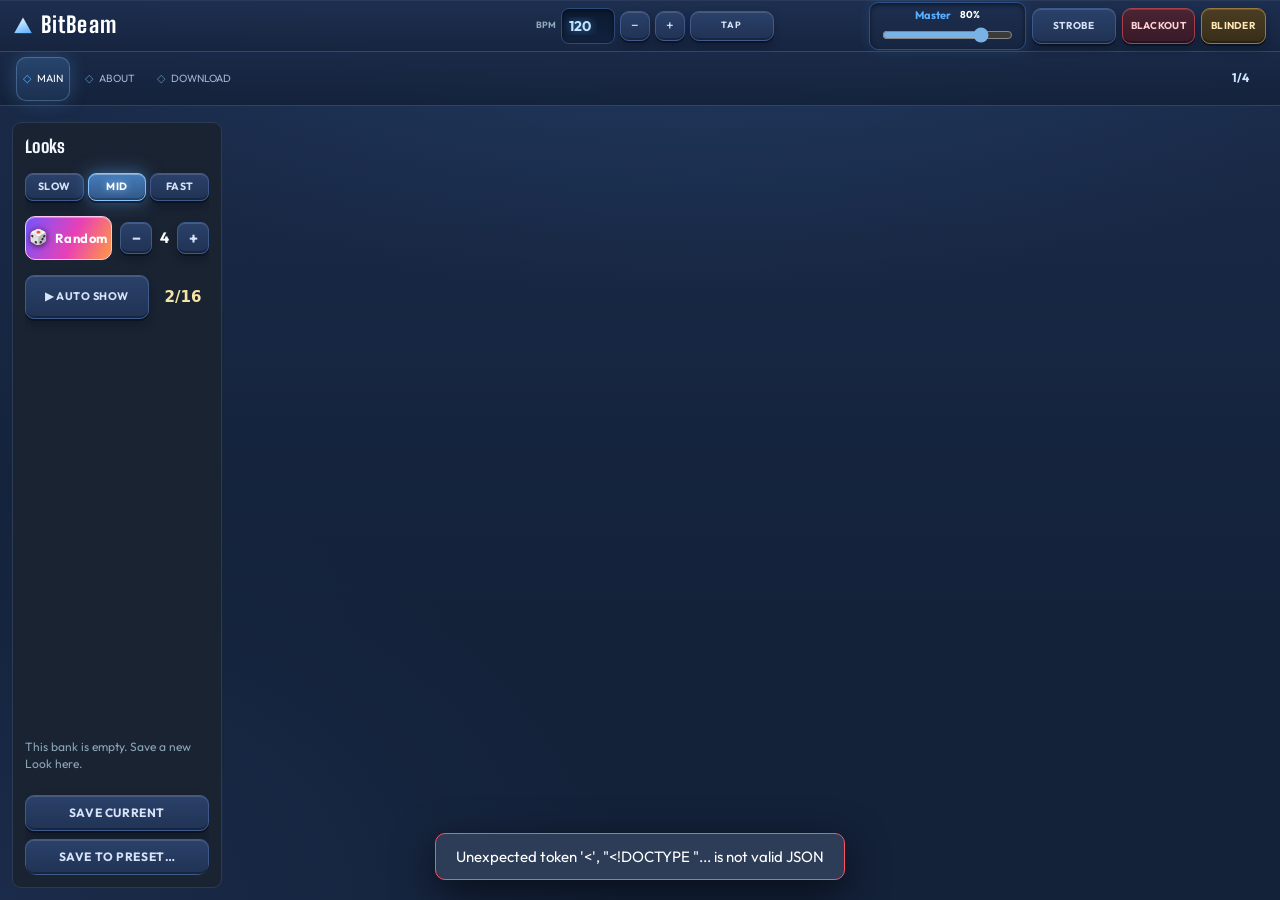
==== commit 08bc3f14: "Publish original BitBeam Live website and application assets" ====
--- a/index.html
+++ b/index.html
@@ -1,5 +1,173 @@
-<!doctype html><html lang="en"><head><meta charset="utf-8"><meta name="viewport" content="width=device-width,initial-scale=1"><title>BitBeam Live — Interactive Demo</title><style>
-:root{color-scheme:dark;--bg:#090d18;--panel:#121b2c;--edge:#2b3e5b;--txt:#e9f3ff;--muted:#93abc6;--blue:#2da8ed}*{box-sizing:border-box}body{margin:0;background:radial-gradient(ellipse at 60% -20%,#243e68,transparent 55%),var(--bg);color:var(--txt);font:14px/1.4 Inter,system-ui,-apple-system,sans-serif}button,input,select{font:inherit}button{background:#1b2a40;color:var(--txt);border:1px solid #39516d;border-radius:9px;padding:10px 12px;cursor:pointer;transition:.15s}button:hover{border-color:#61b8f3}button.active{background:#135b8d;border-color:#5bc1ff;box-shadow:0 0 0 1px #367cb6}button.primary{background:linear-gradient(135deg,#167fc6,#165b9e);font-weight:750}button.danger.active{background:#a5293a;border-color:#f46d7d}button:focus-visible{outline:2px solid #7ad5ff}input[type=range]{accent-color:#3aa9ee;width:100%}select{background:#162438;color:#fff;border:1px solid var(--edge);padding:8px;border-radius:8px}header{height:66px;border-bottom:1px solid var(--edge);background:#0b1321;display:flex;align-items:center;gap:20px;padding:0 25px}.brand{font-weight:900;font-size:24px;letter-spacing:-1px}.brand i{font-style:normal;color:#56bdff}header nav{display:flex;gap:7px;margin-left:16px}header nav span{padding:9px 16px;color:#9ab0c8}header nav span.active{color:#fff;border-bottom:2px solid #39b6ff}.right{margin-left:auto;display:flex;gap:9px;align-items:center}.tag{font-size:11px;color:#8ba8c8;letter-spacing:1px}.wrap{max-width:1850px;margin:auto;padding:20px 26px}.topline{display:flex;justify-content:space-between;align-items:center;margin-bottom:18px}.topline h1{font-size:23px;margin:0}.topline p{color:var(--muted);margin:4px 0}.layout{display:grid;grid-template-columns:215px minmax(570px,1fr) 215px;gap:16px}.panel{border:1px solid var(--edge);background:linear-gradient(160deg,#152238,#101827);border-radius:14px;padding:17px;min-width:0}.panel h2{font-size:14px;letter-spacing:1px;color:#c3d9f3;margin:0 0 16px}.panel h3{font-size:12px;color:#8bb1d7;letter-spacing:1px;margin:18px 0 10px}.stack{display:grid;gap:9px}.preset{display:flex;justify-content:space-between;align-items:center;min-height:54px}.preset small{font-size:10px;color:#86a7c5}.preset.saved{border-color:#3e83a6}.small{font-size:11px;color:#96acc5}.stage{height:300px;border-radius:12px;position:relative;overflow:hidden;border:1px solid #314a6b;background:radial-gradient(ellipse at 50% 80%,#263952,#0a111e 72%)}.rig{position:absolute;top:16px;left:4%;right:4%;height:6px;background:linear-gradient(90deg,#4b6078,#7c93ad,#4b6078);border-radius:8px}.fixture{position:absolute;top:23px;width:16%;text-align:center;font-size:11px;color:#bdd3e9}.head{width:24px;height:16px;border-radius:6px;background:#73879b;margin:auto;position:relative;z-index:2}.beam{width:100%;height:240px;clip-path:polygon(43% 0,57% 0,100% 100%,0 100%);background:linear-gradient(to bottom,var(--c),transparent 85%);opacity:.62;transform:rotate(var(--angle));transform-origin:50% 0;transition:transform .45s,opacity .3s;filter:drop-shadow(0 0 15px var(--c))}.fixture.off .beam{opacity:0}.fixture label{position:absolute;top:247px;left:0;right:0}.stagefloor{position:absolute;bottom:0;left:0;right:0;height:30px;background:linear-gradient(transparent,#172538)}.mainrow{display:grid;grid-template-columns:1fr 1fr;gap:16px;margin-top:16px}.wheelpanel{text-align:center;border:1px solid var(--edge);border-radius:14px;padding:17px;background:#0e192a}.wheelpanel .eyebrow{font-size:11px;color:#8bb1d7;letter-spacing:1px}.wheel{margin:12px auto;position:relative;width:min(235px,90%);aspect-ratio:1;border-radius:50%;background:conic-gradient(from 0deg,#39c1e6,#ad65e6,#fc689b,#ffce74,#46e0a6,#39c1e6);padding:17px;box-shadow:0 0 25px #0009;cursor:pointer}.wheel.move{background:conic-gradient(#1854a6,#3894dc,#162a51,#5fb9f4,#1854a6)}.wheel:before{content:'';position:absolute;inset:17px;border-radius:50%;background:#111e30;border:1px solid #416282}.wheelcore{position:absolute;inset:23%;border:1px solid #3b5878;border-radius:50%;display:flex;flex-direction:column;justify-content:center;align-items:center;background:#162840;pointer-events:none}.wheelcore strong{font-size:17px}.wheelcore small{font-size:10px;color:#a7c3dd}.fxlist{display:flex;gap:5px;flex-wrap:wrap;justify-content:center}.fxlist button{font-size:11px;padding:6px 9px}.toolbar{display:grid;grid-template-columns:145px 1fr 1fr 130px 130px;gap:12px;margin-bottom:16px;align-items:stretch}.tool{background:#131f32;border:1px solid var(--edge);border-radius:12px;padding:12px}.tool label{display:block;font-size:11px;color:#9bb4d0;margin-bottom:5px}.tool strong{font-size:20px}.toolbar button{font-weight:800}.muted{color:var(--muted)}.group{display:flex;justify-content:space-between;align-items:center}.group b{font-size:12px}.group small{color:#8aa5c1}.group.muted{opacity:.5}.control{margin:14px 0}.control label{display:flex;justify-content:space-between;color:#afc6df;font-size:12px}.control output{color:#fff}.bottom{display:grid;grid-template-columns:1fr 1fr 1fr;gap:16px;margin-top:16px}.colors{display:flex;gap:8px;margin:12px 0}.swatch{width:29px;height:29px;border-radius:50%;border:2px solid #ffffff66;padding:0}.swatch.active{outline:2px solid white}.footer{color:#8da5bf;display:flex;justify-content:space-between;padding:25px 0}a{color:#83c9ff}.status{font-size:12px;color:#85d5a6;margin-top:12px;min-height:18px}@media(max-width:1080px){.layout{grid-template-columns:170px minmax(420px,1fr) 170px}.wrap{padding:12px}.toolbar{grid-template-columns:repeat(5,1fr)}}@media(max-width:800px){.layout{grid-template-columns:1fr}.mainrow{grid-template-columns:1fr 1fr}.toolbar{grid-template-columns:repeat(2,1fr)}header nav{display:none}.bottom{grid-template-columns:1fr}}
-</style></head><body><header><div class="brand">◈ Bit<i>Beam</i></div><nav><span class="active">LIVE</span><span>TRACK SHOW</span><span>FIXTURES</span><span>VISUALIZER</span></nav><div class="right"><span class="tag">INTERACTIVE LIVE DEMO · NO DMX OUTPUT</span><a href="#help">HELP</a></div></header><div class="wrap"><div class="topline"><div><h1>Live Performance Control</h1><p>Explore the BitBeam Live desk. Choose a group, shape color and movement, and save your own looks.</p></div><span class="tag">BROWSER SIMULATION</span></div><div class="toolbar"><div class="tool"><label>TEMPO</label><strong id="bpmValue">120</strong> BPM <button id="tap" style="padding:5px">TAP</button></div><div class="tool"><label>MASTER · <span id="masterValue">80%</span></label><input id="master" type="range" min="0" max="100" value="80"></div><button class="primary" id="random">✦ RANDOM</button><button id="auto">▶ AUTO SHOW</button><button class="danger" id="blackout">■ BLACKOUT</button></div><div class="layout"><aside class="panel"><h2>LOOKS / PRESETS</h2><div class="stack" id="presets"></div><p class="small">Click to recall. Save stores the current look in a slot, including group states.</p><h3>CHASE MODE</h3><div class="stack"><button data-energy="slow">SLOW</button><button data-energy="mid" class="active">MID</button><button data-energy="fast">FAST</button></div></aside><main><div class="panel"><h2>STAGE PREVIEW <span class="tag" style="float:right">6 VIRTUAL FIXTURES</span></h2><div class="stage" id="stage"><div class="rig"></div><div class="stagefloor"></div></div><div class="status" id="status">No group selected — controls affect all fixtures.</div></div><div class="mainrow"><section class="wheelpanel"><span class="eyebrow">01 / COLOR ENGINE</span><div class="wheel" id="colorWheel"><div class="wheelcore"><strong id="colorTitle">CHASE</strong><small>COLOR CHASE</small></div></div><div class="fxlist" id="colors"></div></section><section class="wheelpanel"><span class="eyebrow">02 / MOVEMENT ENGINE</span><div class="wheel move" id="moveWheel"><div class="wheelcore"><strong id="moveTitle">SWEEP</strong><small>MOVING CHASE</small></div></div><div class="fxlist" id="moves"></div></section></div></main><aside class="panel"><h2>FIXTURE GROUPS</h2><div class="stack" id="groups"></div><p class="small">Click a group to select it. Click again to clear selection. Random and chases affect only the selected group.</p><h3>GROUP ACTIONS</h3><button id="mute" style="width:100%">MUTE SELECTED</button><button id="unmute" style="width:100%;margin-top:8px">UNMUTE ALL</button><h3>SELECTION</h3><div id="selection" class="small">ALL FIXTURES</div></aside></div><div class="bottom"><section class="panel"><h2>COLOR SETTINGS</h2><div class="colors" id="swatches"></div><div class="control"><label>CHASE SPEED <output id="csVal">50%</output></label><input type="range" id="cs" value="50"></div><div class="control"><label>COLOR FADE <output id="cfVal">50%</output></label><input type="range" id="cf" value="50"></div></section><section class="panel"><h2>MOVEMENT SETTINGS</h2><div class="control"><label>SIZE <output id="sizeVal">65%</output></label><input type="range" id="size" value="65"></div><div class="control"><label>SPEED <output id="msVal">50%</output></label><input type="range" id="ms" value="50"></div><div class="control"><label>SHIFT <output id="shiftVal">20%</output></label><input type="range" id="shift" value="20"></div></section><section class="panel"><h2>SHOW CONTROLS</h2><div class="stack"><button id="reset">RESET DEMO</button><button id="all">ALL GROUPS</button><button id="saveAll">SAVE CURRENT LOOK TO SLOT 1</button></div><p class="small">Presets are stored locally in this browser. This demo never connects to lighting equipment.</p></section></div><div class="footer" id="help"><span>BitBeam · Live browser demonstration · Not a full application build</span><span><a href="mailto:bbeamsupport@gmail.com">Support</a> · <a href="/bitbeampro/privacy/">Privacy</a></span></div></div><script>
-(()=>{'use strict';const $=id=>document.getElementById(id),palette=['#ff598c','#36bbff','#f8c15a','#5be2ad','#ac7cff','#ffffff'];const colorFx=['STATIC','PULSE','CHASE','RAINBOW','BREATHE','ALTERNATE','SPARKLE','GRADIENT'];const moveFx=['HOLD','SWEEP','CIRCLE','FAN','SPREAD','FIGURE 8','BOUNCE','ZIGZAG','CROSS'];const names=['HEAD 1','HEAD 2','PAR 1','PAR 2','FX 1','FX 2'];const types=['heads','heads','pars','pars','extras','extras'];let fixtures=names.map((name,i)=>({name,type:types[i],color:palette[i%palette.length],angle:0,muted:false}));let selected=null,blackout=false,auto=false,energy='mid',colorIndex=2,moveIndex=1,bpm=120,lastTap=0,taps=[],timer=0;let settings={master:80,cs:50,cf:50,size:65,ms:50,shift:20};let presets=Array.from({length:6},(_,i)=>{try{return JSON.parse(localStorage.getItem('bb-live-preset-'+i))}catch{return null}});const target=()=>fixtures.filter(f=>!selected||f.type===selected);const label=()=>selected?({heads:'Moving Heads',pars:'PARs',extras:'Other Fixtures'})[selected]:'All fixtures';const message=t=>$('status').textContent=t;function render(){const stage=$('stage');stage.querySelectorAll('.fixture').forEach(n=>n.remove());fixtures.forEach((f,i)=>{let el=document.createElement('div');el.className='fixture'+(f.muted||blackout||!settings.master?' off':'');el.style.left=(3+i*16)+'%';let head=document.createElement('div');head.className='head';let beam=document.createElement('div');beam.className='beam';beam.style.setProperty('--c',f.color);beam.style.setProperty('--angle',f.angle+'deg');beam.style.opacity=(f.muted||blackout?0:settings.master/100*.7);let tag=document.createElement('label');tag.textContent=f.name;el.append(head,beam,tag);stage.append(el)});$('selection').textContent=label().toUpperCase();document.querySelectorAll('[data-group]').forEach(b=>b.classList.toggle('active',b.dataset.group===selected));$('blackout').classList.toggle('active',blackout);$('auto').classList.toggle('active',auto);$('colorTitle').textContent=colorFx[colorIndex];$('moveTitle').textContent=moveFx[moveIndex];$('bpmValue').textContent=bpm;$('masterValue').textContent=settings.master+'%';document.querySelectorAll('[data-energy]').forEach(b=>b.classList.toggle('active',b.dataset.energy===energy));document.querySelectorAll('[data-color]').forEach(b=>b.classList.toggle('active',b.dataset.color===colorIndex));document.querySelectorAll('[data-move]').forEach(b=>b.classList.toggle('active',b.dataset.move===moveIndex));document.querySelectorAll('[data-swatch]').forEach(b=>b.classList.toggle('active',b.dataset.swatch===fixtures[0].color));}function applyColor(){target().forEach((f,i)=>{f.color=palette[(colorIndex+i)%palette.length]});render();message('Color Chase '+colorFx[colorIndex]+' → '+label())}function applyMove(){target().forEach((f,i)=>{f.angle=moveIndex===0?0:((i%2?1:-1)*(8+moveIndex*3)*settings.size/65)});render();message('Moving Chase '+moveFx[moveIndex]+' → '+label())}function random(){colorIndex=Math.floor(Math.random()*colorFx.length);moveIndex=Math.floor(Math.random()*moveFx.length);target().forEach(f=>{f.color=palette[Math.floor(Math.random()*palette.length)];f.angle=(Math.random()-.5)*settings.size});render();message('Random → '+label())}function drawButtons(){const groups=[['heads','MOVING HEADS'],['pars','PARs'],['extras','OTHER FIXTURES']];$('groups').innerHTML='';groups.forEach(([k,n])=>{let b=document.createElement('button');b.className='group';b.dataset.group=k;b.innerHTML='<b>'+n+'</b><small>2 fixtures</small>';b.onclick=()=>{selected=selected===k?null:k;render();message('Selected: '+label())};$('groups').append(b)});$('colors').innerHTML='';colorFx.forEach((n,i)=>{let b=document.createElement('button');b.dataset.color=i;b.textContent=n;b.onclick=()=>{colorIndex=i;applyColor()};$('colors').append(b)});$('moves').innerHTML='';moveFx.forEach((n,i)=>{let b=document.createElement('button');b.dataset.move=i;b.textContent=n;b.onclick=()=>{moveIndex=i;applyMove()};$('moves').append(b)});$('swatches').innerHTML='';palette.forEach(c=>{let b=document.createElement('button');b.className='swatch';b.style.background=c;b.title=c;b.onclick=()=>{target().forEach(f=>f.color=c);render();message('Color '+c+' → '+label())};$('swatches').append(b)})}function saveSlot(i){presets[i]={fixtures:structuredClone(fixtures),selected,colorIndex,moveIndex,settings:{...settings},energy,blackout};localStorage.setItem('bb-live-preset-'+i,JSON.stringify(presets[i]));drawPresets();message('Preset '+(i+1)+' saved')}function recallSlot(i){if(!presets[i])return message('Preset '+(i+1)+' is empty');const p=presets[i];fixtures=structuredClone(p.fixtures);selected=p.selected;colorIndex=p.colorIndex;moveIndex=p.moveIndex;settings={...p.settings};energy=p.energy;blackout=p.blackout;for(const [k,v] of Object.entries(settings))if($(k))$(k).value=v;render();message('Preset '+(i+1)+' recalled')}function drawPresets(){$('presets').innerHTML='';presets.forEach((p,i)=>{let row=document.createElement('div');row.style.display='flex';row.style.gap='5px';let recall=document.createElement('button');recall.className='preset'+(p?' saved':'');recall.style.flex='1';recall.innerHTML='<b>LOOK '+(i+1)+'</b> <small>'+(p?'RECALL':'EMPTY')+'</small>';recall.onclick=()=>recallSlot(i);let save=document.createElement('button');save.textContent='SAVE';save.style.padding='6px';save.onclick=()=>saveSlot(i);row.append(recall,save);$('presets').append(row)})}drawButtons();drawPresets();$('random').onclick=random;$('colorWheel').onclick=()=>{colorIndex=(colorIndex+1)%colorFx.length;applyColor()};$('moveWheel').onclick=()=>{moveIndex=(moveIndex+1)%moveFx.length;applyMove()};$('blackout').onclick=()=>{blackout=!blackout;render();message(blackout?'BLACKOUT ON':'BLACKOUT OFF')};$('mute').onclick=()=>{let t=target(),v=t.some(f=>!f.muted);t.forEach(f=>f.muted=v);render();message((v?'Muted ':'Unmuted ')+label())};$('unmute').onclick=()=>{fixtures.forEach(f=>f.muted=false);render();message('All fixtures unmuted')};$('all').onclick=()=>{selected=null;render();message('All fixtures selected')};$('reset').onclick=()=>{fixtures=names.map((name,i)=>({name,type:types[i],color:palette[i%palette.length],angle:0,muted:false}));selected=null;blackout=false;auto=false;render();message('Demo reset')};$('saveAll').onclick=()=>saveSlot(0);$('auto').onclick=()=>{auto=!auto;render();message(auto?'Auto Show running':'Auto Show stopped')};for(const k of Object.keys(settings))$(k).oninput=e=>{settings[k]=Number(e.target.value);if($(k+'Val'))$(k+'Val').textContent=settings[k]+'%';if(k==='size')applyMove();else render()};document.querySelectorAll('[data-energy]').forEach(b=>b.onclick=()=>{energy=b.dataset.energy;render();message('Energy mode: '+energy.toUpperCase())});$('tap').onclick=()=>{const t=performance.now();if(t-lastTap>2200)taps=[];if(lastTap&&t-lastTap>170)taps.push(t-lastTap);lastTap=t;if(taps.length>5)taps.shift();if(taps.length){bpm=Math.round(60000/(taps.reduce((a,b)=>a+b,0)/taps.length));render()}};setInterval(()=>{if(auto&&!blackout)random();else if(!blackout&&moveIndex!==0){const speed={slow:0.25,mid:0.6,fast:1}[energy]*settings.ms/50;const now=performance.now()/1000;target().forEach((f,i)=>{f.angle=Math.sin(now*speed+i*settings.shift/100)*settings.size*.4});render()}},1000);render()})();
-</script></body></html>+<!doctype html>
+<html lang="en">
+<head>
+  <meta charset="utf-8">
+  <meta name="viewport" content="width=device-width, initial-scale=1, viewport-fit=cover">
+  <meta name="theme-color" content="#090d18">
+  <title>BitBeam</title>
+  <link rel="icon" type="image/png" href="./web/favicon.png">
+  <link rel="stylesheet" href="./web/bitbeam.css">
+  
+<link rel="stylesheet" href="./web/release27.css"><link rel="stylesheet" href="./web/interface-theme50.css"><link rel="stylesheet" href="./web/polish66.css"><link rel="stylesheet" href="./web/no-select80.css"><link rel="stylesheet" href="./web/fullscreen-hidden106.css"><link rel="stylesheet" href="./web/layout107.css"><link rel="stylesheet" href="./web/site-mode.css"></head>
+<body class="bb-site">
+  <div id="app"><div class="project-bar" id="micro-controls"><strong>USB DMX</strong><select id="output-device" aria-label="USB output device"><option value="5604" disabled>SoundSwitch</option><option value="83">Micro · Universe 1</option><option value="84">Control One · Universe 1</option></select><button id="micro-connect">CONNECT USB</button><button id="micro-stop">STOP OUTPUT</button><label><input id="micro-auto" type="checkbox">Auto reconnect</label><label><input id="micro-confirm" type="checkbox">Fixture modes and DMX addresses verified</label><span id="micro-state">Simulator only</span></div>
+    <header class="topbar">
+      <div class="brand"><span class="brand-mark">◈</span><div><strong>BEATBEAM</strong><small>REMOTE · LIGHTING DESK</small></div></div>
+      <nav aria-label="Main views">
+        
+        <button class="nav" data-view="visualizer">LIVE</button>
+        <button class="nav" data-view="timeline">TRACK SHOW</button>
+        <button class="nav" data-view="patch">FIXTURES</button>
+        <button class="nav" data-view="groups">GROUPS</button><button class="nav" data-view="profiles">PROFILES</button><button class="nav" data-view="advanced">AUDIO / CALIBRATION</button><button class="nav" data-view="laser">LASER</button><button class="nav" data-view="controlone">CONTROLLER</button><button class="nav" data-view="connect">CONNECTION</button>
+      </nav>
+      <div class="top-actions"><span id="status" class="status"><i></i> CONNECTING</span><button id="undo" class="history-btn" type="button" title="Undo (⌘/Ctrl+Z)" aria-label="Undo" disabled>↶ <span>UNDO</span></button><button id="redo" class="history-btn" type="button" title="Redo (⌘/Ctrl+Shift+Z)" aria-label="Redo" disabled>↷ <span>REDO</span></button><button id="fullscreen" class="icon-btn" title="Full screen">⛶</button></div>
+    </header>
+
+    <div class="project-bar">
+      <span class="hint" id="app-version70">BitBeam 1.0.0</span><strong id="project-name">Untitled</strong><span id="save-state" role="status">Connecting…</span>
+      <button id="project-new" class="outline">NEW</button><button id="project-save" class="primary">SAVE</button><button id="project-save-as" class="outline">SAVE AS…</button>
+      <select id="project-list" aria-label="Saved projects"></select><button id="project-open" class="outline">OPEN</button>
+      <button id="project-restore" class="outline">PREVIOUS VERSIONS</button>
+      <label class="backup-files"><input id="backup-files" type="checkbox" checked> Include reference photos/PDF</label><button id="project-export" class="outline">DOWNLOAD BACKUP</button><label class="outline file-pill">OPEN FILE<input id="project-import" type="file" accept=".json,.beatbeam" hidden></label>
+    </div>
+    <main>
+      <section id="view-live" class="view">
+        <div class="page-title"><div><span class="eyebrow">PERFORMANCE CONTROL</span><h1>Live desk</h1></div><p>Color and movement run independently. Choose a look, then shape it on the fly.</p></div>
+        <div class="preset-section"><div class="section-heading"><div><span class="eyebrow">INSTANT RECALL</span><h2>Looks</h2></div><button id="auto-look" class="primary">🎲 ROLL LOOK</button><button id="auto-show" class="primary">▶ AUTO SHOW</button><button id="save-look" class="outline">SAVE AS NEW PRESET</button></div><button id="save-current-live" class="primary">SAVE TO CURRENT PRESET</button><div id="look-grid" class="look-grid"></div></div>
+        <div class="transport-bar">
+          <div class="tempo-card"><span class="label">TEMPO</span><div class="tempo-line"><input id="bpm" type="number" min="30" max="300" step="0.1" value="120" aria-label="BPM"><span>BPM</span><button id="tap" class="tap">TAP</button></div><small id="beat-count">BEAT 1 / 4</small></div>
+          <div class="master-card"><label class="label" for="master">Master <strong id="master-value">80%</strong></label><input id="master" type="range" min="0" max="100" value="80"></div>
+          <button id="blinder" class="impact" title="Hold for white hit"><span>✦</span> BLINDER <small>HOLD</small></button>
+          <button id="blackout" class="blackout"><span>◼</span> BLACKOUT</button>
+        </div>
+        <div class="wheels-row">
+          <div class="wheel-card color-card"><div class="card-head"><span>01 / COLOR ENGINE</span><strong id="color-fx-title">PULSE</strong></div><div id="color-wheel" class="fx-wheel color-wheel"></div><div class="under-wheel"><label>BASE COLOR <input id="color" type="color" value="#22d5ff"></label><span id="color-value">#22D5FF</span></div></div>
+          <div class="wheel-card move-card"><div class="card-head"><span>02 / MOVEMENT ENGINE</span><strong id="move-fx-title">SWEEP</strong></div><div id="move-wheel" class="fx-wheel move-wheel"></div><div class="under-wheel"><label for="move-size">SIZE <b id="move-size-value">65%</b></label><input id="move-size" type="range" min="0" max="100" value="65"></div></div>
+          <div class="preview-card"><div class="card-head"><span>STAGE PREVIEW</span><strong>ONE UNIVERSE</strong></div><div id="stage" class="stage"></div><div class="preview-foot"><span id="fixture-count">12 FIXTURES</span><span>DEMO PATCH · VERIFY BEFORE USE</span></div><div class="position-controls"><label>PAN <input id="pan" type="range" min="0" max="100"></label><label>TILT <input id="tilt" type="range" min="0" max="100"></label></div></div>
+        </div>
+        <div id="live-programs" class="output-card"></div>
+        <div class="output-card effect-settings">
+          <span class="eyebrow">PALETTE · SPEED · FADE</span>
+          <div class="settings-grid"><label>COLOR SPEED<select id="color-speed"></select></label><label>MOVEMENT SPEED<select id="movement-speed"></select></label><label>CHASE FADE <span id="chase-fade-value"></span><input id="chase-fade" type="range" min="0" max="100"></label></div>
+          <div id="palette-list" class="palette-list"></div><button id="palette-add" class="outline">+ COLOR</button>
+          <div class="settings-grid"><label>INTENSITY FADE (s)<input id="fade-intensity" type="number" min="0" max="30" step=".1"></label><label>COLOR FADE (s)<input id="fade-color" type="number" min="0" max="30" step=".1"></label><label>POSITION FADE (s)<input id="fade-position" type="number" min="0" max="30" step=".1"></label></div>
+          <div class="inline-actions"><button id="look-update" class="outline">UPDATE CURRENT LOOK</button><button id="look-rename" class="outline">RENAME LOOK</button><button id="look-delete" class="outline">DELETE LOOK</button></div>
+          <p class="hint">Speeds follow BPM. Chase Fade controls blending inside the effect; the three Fade times control scene and parameter transitions. Blackout is immediate.</p>
+        </div>
+
+      </section>
+
+      <section id="view-visualizer" class="view hidden">
+        <div class="page-title"><div><span class="eyebrow">VIRTUAL STAGE</span><h1>Scene visualizer</h1></div><p>Design looks without connecting fixtures. Drag the stage view to change the camera; drag fixtures on the plot to place them.</p></div>
+        <div class="viz-layout">
+          <div class="viz-main">
+            <div class="viz-toolbar"><div><span class="eyebrow">STAGE RENDER</span><strong id="viz-look-name">Ocean Drive</strong></div><div class="inline-actions"><button id="viz-play" class="outline">PAUSE</button><button id="viz-reset-camera" class="outline">RESET CAMERA</button></div></div>
+            <canvas id="viz-canvas" aria-label="Virtual stage with animated fixtures and beams"></canvas>
+            <canvas id="viz-spectrogram" aria-label="Live spectrogram, same data as the stage lights"></canvas>
+            <div class="viz-footer"><span>DRAG TO ORBIT · SCROLL TO ZOOM</span><span id="viz-status">12 FIXTURES · 120 BPM</span></div>
+            <div class="viz-panel"><div class="viz-panel-title"><span class="eyebrow">STAGE LAYOUT</span><h2>Fixture positions</h2></div><canvas id="viz-plot" aria-label="Top-down stage plot; drag a fixture to move it"></canvas><div class="viz-dimensions"><label>WIDTH (m)<input id="viz-width" type="number" min="2" max="30" step="0.5"></label><label>DEPTH (m)<input id="viz-depth" type="number" min="2" max="30" step="0.5"></label><label>HEIGHT (m)<input id="viz-height" type="number" min="1" max="20" step="0.1"></label></div><label class="viz-field">HAZE <span id="viz-haze-value">65%</span><input id="viz-haze" type="range" min="0" max="100"></label></div>
+            <div class="viz-presets"><span class="eyebrow">LOOKS</span><div id="viz-presets" class="look-grid"></div><div class="inline-actions"><button id="save-current-viz" class="primary">SAVE TO CURRENT PRESET</button><button id="save-new-viz" class="outline">SAVE AS NEW PRESET</button></div></div>
+          </div>
+          <aside class="viz-sidebar">
+            <div class="viz-panel"><div class="viz-panel-title"><span class="eyebrow">SCENE DESIGNER</span><h2>Current look</h2></div><label class="viz-field">LOOK<select id="viz-look"></select></label><div class="inline-actions"><button id="viz-new-look" class="primary">+ NEW LOOK</button><button id="viz-clear-all" class="outline">CLEAR OVERRIDES</button></div><p class="hint">Changes to a fixture are saved inside this look and play back from Track Show cues.</p></div>
+            <div class="viz-panel"><div class="viz-panel-title"><span class="eyebrow">SELECTED FIXTURE</span><h2 id="viz-fixture-name">Moving Head 1</h2></div><label class="viz-field">FIXTURE<select id="viz-fixture"></select></label><div class="viz-dimensions"><label>X (m)<input id="viz-x" type="number" step="0.1"></label><label>DEPTH FROM REAR (m)<input id="viz-y" type="number" step="0.1"></label><label>HEIGHT (m)<input id="viz-z" type="number" min="0" max="10" step="0.1"></label></div><div class="viz-divider"></div><span class="eyebrow">THIS LOOK · FIXTURE OVERRIDE</span><label class="viz-field">COLOR <input id="viz-color" type="color"></label><label class="viz-field">INTENSITY <span id="viz-intensity-value">100%</span><input id="viz-intensity" type="range" min="0" max="100"></label><label class="viz-field">PAN <span id="viz-pan-value">50%</span><input id="viz-pan" type="range" min="0" max="100"></label><label class="viz-field">TILT <span id="viz-tilt-value">55%</span><input id="viz-tilt" type="range" min="0" max="100"></label><div id="viz-wheel-controls"></div><div id="viz-mount-controls"></div><button id="viz-clear-fixture" class="outline">RESET THIS FIXTURE</button></div>
+          </aside>
+        </div>
+      </section>
+
+      <section id="view-timeline" class="view hidden">
+        <div class="page-title"><div><span class="eyebrow">TRACK PROGRAMMING</span><h1>Track show</h1></div><p>Place cues on a shared virtual timeline. Track audio synchronization will come after the DMX interface is verified.</p></div>
+        <div class="timeline-shell"><div class="track-top"><strong id="track-name">Shared cue transport · no audio playback in this build</strong><span id="timecode">00:00 / 01:04</span></div><div class="timeline-controls"><button id="play" class="play">▶</button><input id="scrub" type="range" min="0" max="64" step="0.01" value="0" aria-label="Track position"><button id="add-cue" class="outline">+ CUE AT PLAYHEAD</button></div><div id="cue-track" class="cue-track"></div></div>
+        <div class="section-heading"><div><span class="eyebrow">PROGRAMMED CHANGES</span><h2>Cues</h2></div><p>Mac and iPad share this transport; export saves the cue program.</p></div><div id="cue-list" class="cue-list"></div>
+        <div class="section-heading"><div><span class="eyebrow">SHOW FILE</span><h2>Save and load</h2></div><div class="inline-actions"><button id="export" class="outline">EXPORT JSON</button><label class="outline file-pill">IMPORT JSON<input id="import" type="file" accept="application/json,.json" hidden></label></div></div>
+      </section>
+
+      <section id="view-patch" class="view hidden">
+        <div class="page-title"><div><span class="eyebrow">ONE DMX UNIVERSE</span><h1>Fixture patch</h1></div><p>The included moving head and pixel tube modes are placeholders. Check each fixture manual before assigning real DMX addresses and channels.</p></div>
+        <div class="notice">This patch powers the virtual stage. Verify physical fixture modes and addresses before enabling Micro output.</div>
+        <div id="patch-error" class="error hidden"></div><div id="manual-desk"></div><div id="patch-list" class="patch-list"></div>
+        <div id="patch-reminder" class="notice hidden" role="status"></div>
+        <div class="section-heading"><div><span class="eyebrow">FIXTURE REFERENCE</span><h2>DMX chart photos</h2></div><p>Take a photo on the iPad; it appears here on the Mac automatically.</p></div>
+        <div class="output-card chart-panel">
+          <label class="primary file-pill" for="chart-photo">📷 TAKE PHOTO / CHOOSE IMAGE<input id="chart-photo" type="file" accept="image/*" capture="environment" hidden></label>
+          <span id="chart-upload-status" role="status" aria-live="polite"></span>
+          <p class="hint">Photograph the fixture's DMX channel chart clearly. The Mac stores the original photo for reference; automatic channel recognition is planned separately.</p>
+          <div id="chart-gallery" class="chart-gallery"></div>
+          <div id="chart-preview" class="chart-preview hidden"><strong id="chart-preview-name"></strong><img id="chart-preview-image" alt="Selected DMX chart photo"></div>
+        </div>
+      </section>
+
+      <section id="view-groups" class="view hidden">
+        <div class="page-title"><div><span class="eyebrow">FIXTURE SELECTION</span><h1>Groups</h1></div><p>Create named groups, control their dimmer, and apply color/movement settings to a group.</p></div>
+        <div class="output-grid"><div class="output-card"><label>GROUP NAME<input id="group-name" placeholder="Rear heads"></label><div class="inline-actions"><button id="select-all" class="outline">ALL</button><button id="select-odd" class="outline">ODD</button><button id="select-even" class="outline">EVEN</button><button id="select-none" class="outline">NONE</button></div><div id="group-fixtures" class="fixture-checks"></div><button id="group-create" class="primary">CREATE GROUP</button></div><div id="group-list" class="group-list"></div></div>
+      </section>
+      <section id="view-profiles" class="view hidden">
+        <div class="page-title"><div><span class="eyebrow">FIXTURE LIBRARY</span><h1>Fixture profiles</h1></div><p>Open a JSON profile or import a folder, choose a mode, then add fixtures.</p></div>
+        <div class="output-grid"><div class="output-card">
+          <div class="inline-actions"><input id="profile-query" placeholder="Manufacturer / model"><button hidden id="profile-search" class="primary">SEARCH OFL</button><button hidden id="profile-web" class="outline">SEARCH WEB + AI</button></div>
+          <div id="profile-results" class="profile-results"></div>
+          <div class="section-heading"><h2>Local library</h2><button hidden id="profile-new" class="outline">+ CUSTOM</button></div><p class="hint">BitBeam Fixture Profile JSON, legacy BeatBeam JSON and simple OFL JSON are supported.</p><div id="profile-library" class="profile-results"></div>
+          <label class="outline file-pill">OPEN JSON FILE<input id="profile-import" type="file" accept=".json,application/json" multiple hidden></label>
+          <label class="outline file-pill">IMPORT LIBRARY FOLDER<input id="profile-folder" type="file" webkitdirectory multiple hidden></label>
+          <button hidden id="profile-export-json" class="outline">DOWNLOAD PROFILE JSON</button>
+          <div hidden id="profile-legacy-import47">
+            <input id="profile-photo" type="file" accept="image/*" multiple><input id="manual-upload" type="file" accept="application/pdf,.pdf">
+            <div id="profile-documents" class="profile-results"></div>
+          </div><span id="profile-status" role="status"></span>
+        </div><div class="output-card">
+          <h2 id="profile-title">Profile editor</h2><p id="profile-warning" class="hint"></p><select id="profile-mode" aria-label="DMX mode"></select>
+          <div id="profile-channels" class="channel-preview"></div>
+          <details><summary>Edit full profile JSON</summary><textarea id="profile-json" rows="16" spellcheck="false" aria-label="Profile JSON"></textarea><button id="profile-json-apply" class="outline">VALIDATE CHANGES</button></details>
+          <label class="checkline"><input id="profile-reviewed" type="checkbox"> I checked the mode and channel chart against the manual</label>
+          <div class="inline-actions"><button id="profile-save" class="outline">SAVE TO LIBRARY</button><button id="profile-export" class="outline">EXPORT PROFILE</button></div>
+          <div class="settings-grid"><label>QUANTITY<input id="profile-quantity" type="number" min="1" max="32" value="1"></label><label>START ADDRESS<input id="profile-address" type="number" min="1" max="512" value="1"></label><label>UNIVERSE<input id="profile-universe" type="number" min="0" max="32767" value="0"></label></div>
+          <button id="profile-add" class="primary">ADD FIXTURES WITH THIS MODE</button>
+        </div></div>
+      </section>
+      <section id="view-advanced" class="view hidden">
+        <div class="page-title"><div><span class="eyebrow">AUDIO · COMMANDS · REFERENCE POINTS</span><h1>Advanced controls</h1></div></div>
+        <div class="output-grid">
+        <div class="output-card"><h2>Text / voice commands</h2><textarea id="command-text" rows="3" placeholder="blue on 2,4,6 · dimmer 50% on 1,3,5"></textarea><label class="checkline"><input id="command-ai" type="checkbox"> Use AI for complex commands (sends text and fixture maps)</label><div class="inline-actions"><button id="command-voice" class="outline">🎤 DICTATE</button><button id="command-preview" class="primary">PREVIEW COMMAND</button><button id="command-apply" class="outline" disabled>APPLY</button></div><p id="command-result" class="hint">Basic color and brightness commands work without AI. Dictation uses the browser speech service; availability depends on the browser.</p></div>
+        <div class="output-card"><h2>Modules (AI-friendly)</h2><p>Modules receive the live show state, fixtures, audio levels, kick events and the DMX frame. Install a module .js file into the modules folder on the Mac (see CHANGES_MUSE.md), then enable it here.</p><div id="module-list" class="module-list"><p class="hint">Loading modules…</p></div><p class="hint">Disabling a module stops its updates immediately; enabling loads it right away.</p></div>
+        <div class="output-card calibration-panel"><h2>Calibration reference points</h2><p>Record each moving head's Pan/Tilt at the same stage marks, then recall all heads at a recorded mark. This stores measured positions; geometric targeting between marks is not included. Physical alignment becomes possible after DMX output is connected.</p><div class="settings-grid"><label>CALIBRATION GROUP<select id="cal-group"></select></label><label>FIXTURE<select id="cal-fixture"></select></label><label>STAGE MARK<select id="cal-point"></select></label><label>NAME<input id="cal-name"></label><label>MARK X (m)<input id="cal-x" type="number" step=".1"></label><label>MARK Y (m)<input id="cal-y" type="number" step=".1"></label></div><div class="settings-grid"><label>PAN (%)<input id="cal-pan" type="range" min="0" max="100" value="50"></label><label>TILT (%)<input id="cal-tilt" type="range" min="0" max="100" value="50"></label></div><div class="inline-actions"><button id="cal-group-add" class="outline">+ CAL GROUP</button><button id="cal-group-assign" class="outline">ASSIGN SELECTED FIXTURES</button><button id="cal-aim" class="outline">PREVIEW AIM</button><button id="cal-store" class="primary">STORE THIS FIXTURE AT MARK</button><button id="cal-recall" class="outline">RECALL ALL HEADS AT MARK</button><button id="cal-add" class="outline">+ MARK</button><button id="cal-update" class="outline">UPDATE MARK</button></div><p id="cal-status" class="hint"></p></div>
+      </section>
+      <section id="view-connect" class="view hidden">
+        <div class="page-title"><div><span class="eyebrow">MAC HOST + IPAD REMOTE</span><h1>Connection</h1></div><p>All scenes live on the Mac. The iPad controls them over local Wi-Fi; no SoundSwitch Desktop is used.</p></div>
+        <div class="output-grid"><div class="output-card"><span class="eyebrow">CURRENT OUTPUT</span><h2 id="output-label">Simulator only</h2><p id="output-description">Remote control and 3D preview are active. USB DMX output uses the selected adapter on the host computer. Click CONNECT to choose and authorize the interface. Keep BeatBeam running; minimizing is supported.</p><p class="hint">Mac and iPad must use the same local network. The host window shows the iPad address and a two-digit pairing code.</p><p id="ipad-connect-info" class="hint"></p><button id="trusted-revoke">FORGET ALL PAIRED DEVICES</button><p id="connection-detail" class="hint">Connecting to Mac host…</p></div>
+          <div class="output-card"><span class="eyebrow">USB INTERFACE IDENTIFICATION</span><h2>USB device IDs</h2><p>Plug the USB DMX interface into the Mac, then scan. This reads device names and IDs; it does not send DMX.</p><button id="scan-usb" class="outline">SCAN MAC USB DEVICES</button><div id="usb-list" class="usb-list"><p class="hint">Scan when your adapter is connected.</p></div></div></div>
+        <div class="output-card" id="link-card"><h2>Ableton Link — DJ tempo</h2><p>Joins the Ableton Link session as a read-only peer and takes the live tempo (fractional) and beat grid from the DJ app — djay Pro, Serato, Traktor, Live — on the same Wi-Fi. BitBeam never sets the session tempo. Tempo priority: Link &gt; skeleton (locked track) &gt; mic.</p><div class="link-row"><button id="link-toggle" class="primary">▶ START LINK</button><button id="link-downbeat" class="outline">↓ MARK BEAT 1</button></div><p class="link-status" id="link-bridge">Bridge: —</p><p class="link-status" id="link-session">Session: —</p><p class="link-status" id="link-peers">Peers: —</p><p class="link-status" id="link-tempo">Tempo: —</p><p class="link-status" id="link-source">Tempo source: —</p><p class="link-status" id="link-offset">Downbeat offset: —</p><p class="link-status link-error" id="link-error"></p><p class="hint">Link phase 0 is a bar line of the shared grid, not the track's bar 1 — press MARK BEAT 1 on the track's downbeat. In djay Pro: Main Volume → Ableton Link. Same Wi-Fi, no VPN.</p></div>
+        <div hidden class="output-card ai-config"><span class="eyebrow">OPTIONAL PROFILE RECOGNITION</span><h2>AI connection</h2><p id="ai-state">Checking configuration…</p><label>OPENAI API KEY<input id="ai-key" type="password" autocomplete="off" placeholder="Enter on Mac only"></label><label>MODEL<input id="ai-model" value="gpt-4.1"></label><button id="ai-save" class="outline">SAVE AI SETTINGS ON MAC</button><p class="hint">The key stays on the Mac and is never sent to the iPad. ChatGPT Plus does not include this API usage. Library search and manual profile editing work without AI.</p></div>
+      </section>
+    </main>
+    <div id="toast" class="toast hidden" role="status"></div>
+    <div id="pair-screen" class="pair-screen hidden"><form id="pair-form" class="pair-card"><span class="brand-mark">◈</span><span class="eyebrow">BEATBEAM REMOTE</span><h1>Pair with Mac</h1><p>Enter the two-digit code printed in the BeatBeam host window on your MacBook.</p><label for="pair-pin">PAIRING CODE</label><input id="pair-pin" type="text" pattern="[0-9]{2}" inputmode="numeric" autocomplete="one-time-code" maxlength="2" required placeholder="00"><button class="primary" type="submit">CONNECT</button><span id="pair-error" role="alert"></span></form></div>
+  </div>
+  <script src="./web/dialogs.js"></script><script src="./web/select-on-focus74.js"></script><script src="./web/ssl2.js"></script><script src="./web/fixture-transform48.js"></script>
+<script src="./web/fixture-geometry49.js"></script><script src="./web/fixture-visual42.js"></script><script src="./web/profiles.js"></script><script src="./web/profile-normalizer47.js"></script>
+  <script src="./web/fixture-ranges.js"></script><script src="./web/common-reference.js"></script><script src="./web/positions35.js"></script><script src="./web/random-wave38.js"></script><script src="./web/live-strobe38.js"></script><script src="./web/random-motion37.js"></script><script src="./web/visual-calibration36.js"></script><script src="./web/cell-effects42.js"></script><script src="./web/laser73.js"></script><script src="./web/prism74.js"></script><script src="./web/random-gobo82.js"></script><script src="./web/head-kinematics69.js"></script><script src="./web/motion-freeze69.js"></script><script src="./web/heads68.js"></script><script src="./web/profile-mechanics71.js"></script><script src="./web/smoke71.js"></script><script src="./web/engine.js"></script>
+  <script src="./web/fixture-pose.js"></script><script src="./web/moving-head-model.js"></script><script src="./web/selection-bridge.js"></script><script src="./web/visualizer.js"></script>
+  <script src="./web/manual-documents.js"></script><link rel="stylesheet" href="./web/profile-wizard42.css"><script src="./web/random-parts76.js"></script><script src="./web/studio.js"></script>
+  
+  <script src="./web/bpm-stabilize87.js"></script>
+  <script src="./web/advanced.js"></script>
+  
+  
+  <script src="./web/control-values35.js"></script><script src="./web/aim71.js"></script><script src="./web/composition35.js"></script><link rel="stylesheet" href="./web/dmx-map64.css"><script src="./web/tap87.js"></script><script src="./web/app.js"></script><script src="./web/look-interactions.js"></script><script src="./web/units49.js"></script>
+<script src="./web/dimensions49.js"></script>
+<script src="./web/stage-objects49.js"></script>
+
+<script src="./web/scene-objects-ui49.js"></script>
+<script src="./web/revision09.js"></script>
+<script src="./web/stagefocus.js"></script><script src="./web/design11.js"></script><script src="./web/control-scale50.js"></script><script src="./web/design13.js"></script><script src="./web/design14.js"></script><script src="./web/design15.js"></script><script src="./web/limits73.js"></script><script src="./web/midi-map73.js"></script><script src="./web/midi73.js"></script><script src="./web/dimensions73.js"></script><script src="./web/release14.js"></script><script src="./web/selection-contour.js"></script><script type="module" src="./web/render3d.js"></script>
+<script src="./web/calibration-reference.js"></script><script src="./web/design19.js"></script><script src="./web/interface-theme50.js"></script><script src="./web/bitbeam-theme.js"></script><script src="./web/release26.js"></script><script src="./web/release27.js"></script><script src="./web/release28.js"></script><link rel="stylesheet" href="./web/release28.css"><script src="./web/ranges31.js"></script><link rel="stylesheet" href="./web/ranges31.css"><script src="./web/release32.js"></script><link rel="stylesheet" href="./web/release32.css">
+<link rel="stylesheet" href="./web/radial-panels.css"><script src="./web/radial-panels-site.js"></script><script src="./web/movement-editor82.js"></script>
+<script src="./web/release35.js"></script><link rel="stylesheet" href="./web/release35.css"><link rel="stylesheet" href="./web/release36.css"><script src="./web/workspace35.js"></script>
+<link rel="stylesheet" href="./web/release38-ui.css">
+<link rel="stylesheet" href="./web/release45.css">
+<link rel="stylesheet" href="./web/release49.css"><script src="./web/release38-ui.js"></script>
+<link rel="stylesheet" href="./web/release69.css"><link rel="stylesheet" href="./web/release70.css"><link rel="stylesheet" href="./web/dimensions73.css"><script src="./web/release70.js"></script><script src="./web/freeze-banner80.js"></script><script src="./web/preview-store80.js"></script><script src="./web/look-draft0014.js"></script>
+<script src="./web/downbeat88.js"></script><script src="./web/autoshow88.js"></script><script src="./web/beat-ui110.js"></script>
+
+<script src="./web/site-mode.js"></script>
+</body>
+</html>
--- a/web/bitbeam.css
+++ b/web/bitbeam.css
@@ -0,0 +1 @@
+:root{color-scheme:dark;--bg:#0a0e14;--panel:#151c28;--panel2:#1b2433;--line:#2b3a53;--text:#eef5ff;--muted:#8b9bb8;--cyan:#499ee9;--orange:#ffab57;--red:#fa5363}body{margin:0;background:radial-gradient(circle at 50% -15%,#222e42 0,#0a0e14 50%);color:var(--text);font:15px/1.4 Inter,Segoe UI,Arial,sans-serif;-webkit-tap-highlight-color:transparent}button,input,select{font:inherit}button{cursor:pointer}button:active{transform:scale(.98)}button:focus-visible,input:focus-visible,select:focus-visible{outline:2px solid var(--cyan);outline-offset:2px}.hidden{display:none!important}.topbar{height:74px;padding:0 clamp(18px,3vw,44px);display:flex;align-items:center;gap:30px;border-bottom:1px solid #27354c;background:#10151eec;position:sticky;top:0;z-index:10;backdrop-filter:blur(20px)}.brand{display:flex;gap:12px;align-items:center;white-space:nowrap;min-width:230px}.brand-mark{display:grid;place-items:center;background:linear-gradient(140deg,#ffad68,#fa5264);border-radius:13px;width:39px;height:39px;font-size:25px;color:#161e2b}.brand strong{display:block;letter-spacing:.15em;font-size:17px}.brand small{display:block;letter-spacing:.21em;color:var(--muted);font-size:9px;font-weight:800}.topbar nav{display:flex;gap:4px;align-self:stretch;align-items:center}.nav{height:44px;padding:0 17px;border:0;border-radius:9px;background:transparent;color:#99a9c5;font-size:11px;font-weight:900;letter-spacing:.14em;white-space:nowrap}.nav.active{background:#26344b;color:#fff;box-shadow:inset 0 -2px var(--cyan)}.top-actions{margin-left:auto;display:flex;align-items:center;gap:15px}.status{font-size:10px;letter-spacing:.15em;font-weight:900;white-space:nowrap;color:#a5bbd1}.status i{display:inline-block;width:8px;height:8px;background:#65d7a4;border-radius:50%;margin-right:7px;box-shadow:0 0 12px #65d7a4}.status.midi i{background:var(--orange);box-shadow:0 0 12px var(--orange)}.icon-btn{border:1px solid var(--line);color:#c9dafa;background:#1a2232;border-radius:9px;font-size:21px;width:39px;height:39px}main{max-width:1800px;margin:auto;padding:25px clamp(16px,3vw,44px) 65px}.page-title{display:flex;justify-content:space-between;align-items:end;gap:20px;margin-bottom:22px}.page-title h1{font-size:34px;margin:2px 0 0;line-height:1.1;letter-spacing:-.04em}.page-title p{max-width:520px;color:var(--muted);font-size:13px;margin:0 0 5px}.eyebrow,.label{color:var(--cyan);font-size:10px;font-weight:900;letter-spacing:.2em}.transport-bar{display:grid;grid-template-columns:240px minmax(200px,1fr) 150px 160px;gap:12px;margin-bottom:16px}.tempo-card,.master-card,.impact,.blackout,.wheel-card,.preview-card,.timeline-shell,.output-card,.notice,.cue-row,.patch-row{border:1px solid var(--line);background:linear-gradient(145deg,#1b2433,#131924);border-radius:15px}.tempo-card,.master-card{padding:14px 18px}.tempo-line{display:flex;align-items:center;gap:7px}.tempo-line input{width:85px;border:none;background:transparent;color:#fff;font-size:35px;font-weight:800;letter-spacing:-.06em}.tempo-line span{font-size:11px;font-weight:800;color:var(--muted)}.tap{margin-left:auto;background:#2f405c;color:#d8ebfc;border:1px solid #525c6e;border-radius:8px;padding:10px;font-size:11px;font-weight:900;letter-spacing:.1em}.tap.tap-downbeat{background:#8f1d2c!important;border-color:#e5484d!important;color:#ffe9eb!important;box-shadow:0 0 14px #e5484d88}.tap.tap-beat{background:#0d7a43!important;border-color:#2ee584!important;color:#eafff3!important;box-shadow:0 0 10px #16c78455}.tempo-card small{font-size:10px;color:var(--muted);font-weight:800;letter-spacing:.14em}.master-card{display:flex;flex-direction:column;justify-content:center;gap:14px}.master-card .label{display:flex;justify-content:space-between}.master-card strong{font-size:16px;color:#fff;letter-spacing:0}input[type=range]{width:100%;accent-color:var(--cyan);cursor:pointer}.impact,.blackout{font-size:13px;letter-spacing:.12em;font-weight:900;color:#fff}.impact{background:linear-gradient(140deg,#55371d,#1e283a);border-color:#936849;display:flex;align-items:center;justify-content:center;gap:7px}.impact span{font-size:25px;color:#ffd47c}.impact small{font-size:9px;color:#cfa87b}.impact.active{box-shadow:0 0 28px #ffad6f88}.blackout{background:#221a29;border-color:#643d4c}.blackout span{color:var(--red);margin-right:7px}.blackout.active{background:#9c263b;box-shadow:0 0 25px #fa536377}.wheels-row{display:grid;grid-template-columns:minmax(270px,1fr) minmax(270px,1fr) minmax(280px,.95fr);gap:16px}.wheel-card,.preview-card{min-width:0;padding:16px 17px}.card-head{display:flex;justify-content:space-between;color:var(--muted);font-size:10px;letter-spacing:.16em;font-weight:900}.card-head strong{color:var(--cyan)}.move-card .card-head strong{color:var(--orange)}.fx-wheel{position:relative;width:min(100%,350px);aspect-ratio:1;margin:12px auto 8px;border-radius:50%;background:radial-gradient(circle,#1c2637 0 25%,transparent 26%),conic-gradient(from -20deg,#2b3952,#2b3a53,#1e293b,#30405c,#2b3952);box-shadow:inset 0 0 0 1px #3b5073,inset 0 0 42px #070a0f,0 15px 35px #0005}.move-wheel{background:radial-gradient(circle,#242339 0 25%,transparent 26%),conic-gradient(from -20deg,#2d3d58,#334462,#253147,#735141,#2d3d58)}.fx-wheel:before{content:"";position:absolute;inset:18%;border:1px solid #53718966;border-radius:50%;pointer-events:none}.move-wheel:before{border-color:#be765b66}.wheel-center{position:absolute;inset:34%;border-radius:50%;display:flex;flex-direction:column;align-items:center;justify-content:center;text-align:center;background:#121924;border:1px solid #535d6f;box-shadow:0 0 25px #1387ec33}.move-wheel .wheel-center{border-color:#9d7455;box-shadow:0 0 25px #ff9c4740}.wheel-center b{font-size:13px;letter-spacing:.1em}.wheel-center small{font-size:9px;color:var(--muted);letter-spacing:.15em}.wheel-option{position:absolute;left:50%;top:50%;width:68px;height:42px;margin:-21px -34px;border:1px solid #555f71;border-radius:10px;background:#212c40;color:#cfddf0;font-size:9px;font-weight:900;letter-spacing:.035em;text-transform:uppercase;transform:translate(var(--x),var(--y));box-shadow:0 2px 11px #04060988}.wheel-option.active{background:#30405d;border-color:#6db1ed;color:#fff;box-shadow:0 0 18px #429ff08c}.move-wheel .wheel-option.active{background:#895934;border-color:#ffb06b;box-shadow:0 0 18px #ff9b4d8c}.under-wheel{display:flex;justify-content:space-between;align-items:center;gap:18px;padding:7px 8px 0;color:#c1cee1;font-size:10px;font-weight:900;letter-spacing:.14em}.under-wheel label{display:flex;align-items:center;gap:12px}.under-wheel input[type=color]{border:1px solid var(--line);padding:0;width:45px;height:34px;background:none;border-radius:6px}.under-wheel input[type=range]{max-width:55%}.stage{position:relative;margin:16px 0 10px;min-height:260px;background:radial-gradient(ellipse at 50% 100%,#253248,#10151e 68%);border:1px solid #2f405c;border-radius:10px;overflow:hidden;display:grid;grid-template-columns:repeat(4,1fr);grid-template-rows:repeat(3,1fr);padding:12px;gap:8px}.stage:after{content:"STAGE FRONT";position:absolute;bottom:3px;left:50%;transform:translate(-50%);font-size:8px;letter-spacing:.25em;color:#8590a4}.fixture{z-index:1;display:flex;flex-direction:column;align-items:center;justify-content:center;gap:4px;min-width:0}.fixture-lamp{width:35px;height:35px;border-radius:50%;background:var(--light);opacity:calc(.15 + .85 * var(--level));box-shadow:0 0 calc(8px + 35px * var(--level)) var(--light),0 13px 35px var(--light);transform:translate(calc((var(--pan) - .5) * 20px));transition:background .12s,box-shadow .12s}.fixture.tube .fixture-lamp{width:48px;height:12px;border-radius:4px}.fixture span{font-size:8px;color:#9aabc1;max-width:90px;overflow:hidden;text-overflow:ellipsis;white-space:nowrap}.preview-foot{display:flex;justify-content:space-between;gap:8px;color:#8397b5;font-size:9px;letter-spacing:.08em;font-weight:800}.position-controls{display:flex;gap:15px;margin-top:19px}.position-controls label{flex:1;color:#a4b3cd;font-size:10px;font-weight:900;letter-spacing:.1em}.preset-section{margin-top:28px}.section-heading{display:flex;justify-content:space-between;align-items:end;gap:15px;margin:26px 0 14px}.section-heading h2{margin:1px 0 0;font-size:23px;letter-spacing:-.03em}.section-heading p{color:var(--muted);font-size:12px;margin:0}.outline,.primary,.file-pill{padding:11px 16px;border-radius:9px;border:1px solid #3b5073;background:#1f2a3c;color:#e1efff;font-size:11px;font-weight:900;letter-spacing:.09em;text-decoration:none;display:inline-flex;align-items:center;justify-content:center;cursor:pointer}.primary{border-color:#65a0d3;background:#30415e;color:#fff}.look-grid{display:grid;grid-template-columns:repeat(4,minmax(0,1fr));gap:12px}.look{position:relative;min-height:86px;text-align:left;padding:15px;border:1px solid var(--line);border-radius:13px;background:#1b2434;color:#fff;overflow:hidden}.look:before{content:"";position:absolute;width:95px;height:95px;right:-25px;top:-30px;background:var(--look);filter:blur(30px);opacity:.5}.look strong{position:relative;display:block;font-size:15px}.look span{position:relative;color:#a6b8ce;font-size:10px;text-transform:uppercase;letter-spacing:.12em}.look.active{border-color:var(--cyan);box-shadow:0 0 0 1px #60acee55}.look.queued{animation:bb-queue-blink87 .55s ease-in-out infinite;outline:2px solid #ffd166}@keyframes bb-queue-blink87{50%{box-shadow:0 0 0 2px #ffd166,0 0 14px #ffd166}}.look .swatch{display:inline-block;width:10px;height:10px;border-radius:50%;background:var(--look);margin-right:7px}.timeline-shell{padding:18px;margin-top:18px}.track-top,.timeline-controls,.inline-actions,.port-row{display:flex;align-items:center;gap:12px}.track-top strong{flex:1;white-space:nowrap;overflow:hidden;text-overflow:ellipsis}.track-top span{color:#b1c0d5;font-variant-numeric:tabular-nums}.timeline-controls{margin:22px 0}.timeline-controls input{flex:1}.play{border:0;border-radius:50%;width:48px;height:48px;background:var(--cyan);color:#0d121a;font-size:20px}.cue-track{height:65px;background:repeating-linear-gradient(90deg,#1f2a3c 0,#1f2a3c 1px,transparent 1px,transparent 5%),linear-gradient(#1c2637,#141b28);border:1px solid #324361;border-radius:8px;position:relative;overflow:hidden}.cue-mark{position:absolute;top:0;bottom:0;width:3px;background:var(--mark);cursor:pointer;box-shadow:0 0 13px var(--mark)}.cue-mark:after{content:attr(data-label);position:absolute;top:8px;left:5px;font-size:10px;white-space:nowrap;color:#fff;background:#0d11189f;padding:2px 4px;border-radius:3px}.playhead{position:absolute;top:0;bottom:0;width:2px;background:#fff;box-shadow:0 0 12px #fff;pointer-events:none}.cue-list{display:grid;gap:8px}.cue-row{display:grid;grid-template-columns:90px 1fr 1fr 35px;align-items:center;gap:10px;padding:11px}.cue-row input,.cue-row select,.patch-row input,.patch-row select,.port-row select{background:#131a25;color:#fff;border:1px solid #364868;border-radius:7px;padding:10px;min-width:0;width:100%}.cue-row button,.patch-row button{background:#1e293b;color:#efb6ba;border:1px solid #654357;border-radius:8px;width:35px;height:35px}.error,.notice{padding:14px 16px;margin:15px 0;color:#ffd3a0;border-color:#755634;background:#342918}.error{color:#ffd1d6;border-color:#9c4d5c;background:#3b232b}.patch-list{display:grid;gap:9px}.patch-row{padding:14px;display:grid;grid-template-columns:minmax(135px,2fr) 83px 77px minmax(160px,2.3fr) 85px 36px;align-items:center;gap:8px}.patch-row .kind{color:#9aacc7;font-size:10px;text-transform:uppercase;letter-spacing:.12em}.patch-row label{display:block;color:#95a9c5;font-size:9px;font-weight:900;letter-spacing:.1em}.patch-row .mapfield{font-size:11px}.patch-row .check{display:flex;align-items:center;gap:4px;justify-content:center}.patch-row .check input{width:17px;height:17px}.patch-row small{color:#a5b5c8}.output-grid{display:grid;grid-template-columns:1fr 1fr;gap:15px}.output-card{padding:22px}.output-card h2{font-size:27px;margin:5px 0}.output-card p,.steps{color:#a9b8cd;font-size:13px}.output-card .hint{font-size:11px;line-height:1.5}.steps{padding-left:19px;line-height:1.7}.steps li{margin-bottom:7px}.port-row{margin:25px 0 14px}.port-row select{flex:1}.midi-map{display:grid;grid-template-columns:repeat(3,1fr);gap:8px}.midi-item{border:1px solid var(--line);background:#182130;border-radius:9px;padding:12px;color:#bac9da;font-size:12px}.midi-item strong{color:var(--cyan);margin-right:7px}.toast{position:fixed;bottom:20px;left:50%;transform:translate(-50%);background:#2d3d58;color:#fff;border:1px solid #6fa8da;padding:12px 20px;border-radius:10px;z-index:30;box-shadow:0 12px 40px #0009;max-width:90vw}@media (max-width:1150px){.wheels-row{grid-template-columns:1fr 1fr}.preview-card{grid-column:1/-1}.stage{min-height:200px}.transport-bar{grid-template-columns:190px 1fr 120px 130px}.topbar{gap:12px}.brand{min-width:190px}}@media (max-width:780px){.topbar{height:auto;min-height:67px;flex-wrap:wrap;padding:10px 15px}.brand{min-width:0}.topbar nav{order:3;width:100%;overflow-x:auto}.nav{flex:1;padding:0 10px}.top-actions{margin-left:auto}main{padding:19px 13px 50px}.page-title{align-items:start;flex-direction:column}.transport-bar{grid-template-columns:1fr 1fr}.wheels-row{grid-template-columns:1fr}.preview-card{grid-column:auto}.fx-wheel{max-width:320px}.look-grid{grid-template-columns:repeat(2,1fr)}.output-grid{grid-template-columns:1fr}.midi-map{grid-template-columns:1fr 1fr}.patch-row{grid-template-columns:1fr 75px 75px 35px}.patch-row .map-column{grid-column:1/3}.patch-row .check{grid-column:3}.cue-row{grid-template-columns:70px 1fr 1fr 35px}}@media (max-width:480px){.transport-bar{grid-template-columns:1fr 1fr}.tempo-card,.master-card{min-height:115px}.impact,.blackout{min-height:60px}.look-grid{gap:8px}.track-top{flex-wrap:wrap}.track-top strong{order:3;flex-basis:100%}.timeline-controls{flex-wrap:wrap}.timeline-controls input{min-width:55%}.cue-row{grid-template-columns:75px 1fr 35px}.cue-row select{grid-column:2}.cue-row button{grid-column:3;grid-row:1/3}.midi-map{grid-template-columns:1fr}}.viz-layout{display:grid;grid-template-columns:minmax(0,1fr) 338px;gap:16px;align-items:start}.viz-main,.viz-panel{border:1px solid var(--line);background:linear-gradient(150deg,#1d2637,#141b28);border-radius:15px}.viz-main{overflow:hidden}.viz-toolbar,.viz-footer{display:flex;align-items:center;justify-content:space-between;gap:15px;padding:13px 17px}.viz-toolbar strong{display:block;font-size:17px;margin-top:3px}.viz-toolbar .outline{padding:9px 12px}.viz-footer{border-top:1px solid #30415e;font-size:9px;font-weight:900;letter-spacing:.13em;color:#879bb7}#viz-canvas{display:block;width:100%;height:clamp(390px,57vh,680px);background:#10151f;cursor:grab;touch-action:none}#viz-canvas:active{cursor:grabbing}.viz-sidebar{display:grid;gap:12px;max-height:calc(100vh - 170px);overflow:auto;padding-right:2px}.viz-panel{padding:17px}.viz-panel-title{margin-bottom:12px}.viz-panel-title h2{font-size:18px;margin:2px 0}.viz-field{display:flex;justify-content:space-between;align-items:center;gap:12px;color:#aebdd3;font-size:10px;font-weight:900;letter-spacing:.11em;margin:12px 0}.viz-field select{max-width:68%}.viz-field input[type=range]{max-width:57%}.viz-field input[type=color]{width:70px;height:33px;border-radius:7px;padding:1px;background:#131924;border:1px solid #3b5073}.viz-field span{margin-left:auto;color:#d6e6f6}.viz-field input[type=range]+span{margin-left:0}.viz-field select,.viz-dimensions input{background:#131924;border:1px solid #3b5073;color:#f0f7ff;border-radius:7px;padding:9px;min-width:0}.viz-panel .inline-actions{flex-wrap:wrap}.viz-panel .inline-actions button{flex:1;white-space:nowrap}.viz-panel .hint{font-size:11px;color:#8da0b9;line-height:1.5}.viz-dimensions{display:flex;gap:9px;margin:12px 0}.viz-dimensions label{flex:1;min-width:0;color:#91a4c0;font-size:9px;font-weight:900;letter-spacing:.1em}.viz-dimensions input{display:block;width:100%;margin-top:5px}.viz-divider{height:1px;background:#2f405c;margin:18px 0}#viz-plot{width:100%;height:185px;display:block;background:#111620;border:1px solid #354868;border-radius:9px;cursor:crosshair;touch-action:none}#viz-clear-fixture{width:100%;margin-top:8px}@media (max-width:1150px){.viz-layout{grid-template-columns:1fr}.viz-sidebar{grid-template-columns:repeat(2,minmax(0,1fr));max-height:none;overflow:visible}.viz-sidebar .viz-panel:last-child{grid-column:1/-1}.viz-sidebar .viz-panel:last-child .viz-field{max-width:550px}}@media (max-width:780px){.viz-sidebar{grid-template-columns:1fr}.viz-sidebar .viz-panel:last-child{grid-column:auto}#viz-canvas{height:420px}.viz-toolbar,.viz-footer,.viz-toolbar .inline-actions{flex-wrap:wrap}}.status.offline{color:#ffb7b7}.status.offline i{background:#fa5363;box-shadow:0 0 10px #fa5363}.pair-screen{position:fixed;inset:0;z-index:100;background:#0b0f15ef;display:grid;place-items:center;padding:20px;backdrop-filter:blur(18px)}.pair-card{width:min(100%,390px);display:flex;flex-direction:column;gap:14px;padding:28px;background:#1c2535;border:1px solid #556072;border-radius:18px;box-shadow:0 25px 75px #0009}.pair-card .brand-mark{flex:none}.pair-card h1{font-size:28px;line-height:1.1;margin:0}.pair-card p{color:#a9bfd6;margin:0 0 6px}.pair-card label{font-size:10px;color:#84b9e7;font-weight:900;letter-spacing:.15em}.pair-card input{width:100%;border:1px solid #5a7894;background:#111722;border-radius:9px;color:#fff;padding:15px;font-size:30px;letter-spacing:.3em;text-align:center;font-variant-numeric:tabular-nums}.pair-card .primary{padding:14px}.pair-card [role=alert]{color:#ff9aa9;min-height:18px;font-size:12px}.usb-list{max-height:360px;overflow:auto;margin-top:15px}.usb-device{padding:10px 0;border-bottom:1px solid #324361;display:flex;flex-direction:column;gap:3px}.usb-device strong{font-size:12px}.usb-device span{color:#9bbbd0;font-size:11px}@media (max-width:1000px){.topbar nav{order:3;width:100%;overflow-x:auto}.topbar{height:auto;flex-wrap:wrap;padding-top:10px;padding-bottom:8px}.top-actions{margin-left:auto}}@media (max-width:780px){.nav{min-width:max-content;flex:none}.topbar nav{scrollbar-width:thin}.fx-wheel{max-width:340px}.wheel-option{min-height:46px}}.chart-panel{margin-top:12px}.chart-panel .hint{margin:15px 0;color:#a9b8cd}#chart-upload-status{display:inline-block;margin-left:14px;color:#84b9e7;font-size:12px}.chart-gallery{display:grid;grid-template-columns:repeat(auto-fill,minmax(170px,1fr));gap:12px;margin-top:18px}.chart-gallery>.hint{grid-column:1/-1;margin:0}.chart-card{display:flex;flex-direction:column;text-align:left;min-width:0;padding:9px;border:1px solid #3b5073;border-radius:11px;background:#182130;color:#eef5ff}.chart-card:hover{border-color:var(--cyan)}.chart-thumb{width:100%;height:132px;object-fit:contain;background:#0e131b;border-radius:6px}.chart-card span{font-size:12px;font-weight:800;overflow:hidden;text-overflow:ellipsis;white-space:nowrap;max-width:100%;margin-top:8px}.chart-card small{font-size:10px;color:#9fb3ca;margin-top:3px}.chart-preview{margin-top:20px;padding:14px;background:#111620;border:1px solid #354868;border-radius:10px}.chart-preview strong{display:block;margin-bottom:10px;overflow-wrap:anywhere}.chart-preview img{display:block;max-width:100%;max-height:75vh;margin:auto;object-fit:contain}@media (max-width:480px){#chart-upload-status{display:block;margin:10px 0 0}.chart-gallery{grid-template-columns:repeat(2,minmax(0,1fr))}.chart-thumb{height:110px}}.history-btn{border:1px solid #3b5073;border-radius:9px;background:#1f2a3c;color:#e1f0fd;font-size:17px;font-weight:900;min-height:39px;padding:4px 9px;white-space:nowrap}.history-btn span{font-size:10px;letter-spacing:.08em;vertical-align:middle}.history-btn:disabled{opacity:.38;cursor:default}.history-btn:disabled:active{transform:none}@media (max-width:1250px){.topbar{height:auto;flex-wrap:wrap;padding-top:10px;padding-bottom:8px}.topbar nav{order:3;width:100%;overflow-x:auto}}@media (max-width:480px){.top-actions{gap:6px}.history-btn{min-width:40px;padding:4px 7px}.history-btn span{display:none}.status{font-size:9px}}.project-bar{display:flex;flex-wrap:wrap;align-items:center;gap:8px;padding:12px clamp(16px,3vw,44px);background:#141b27;border-bottom:1px solid var(--line)}.project-bar strong{max-width:230px;overflow:hidden;text-overflow:ellipsis;white-space:nowrap}.project-bar #save-state{font-size:11px;color:#84b9e7;margin-right:auto}.project-bar select{max-width:270px}.settings-grid{display:grid;grid-template-columns:repeat(3,minmax(0,1fr));gap:12px;margin:15px 0}.settings-grid label,.output-card>label{display:block;color:#a9b8cd;font-size:10px;font-weight:800;letter-spacing:.08em}.settings-grid input,.settings-grid select,.output-card>label>input{display:block;width:100%;margin-top:5px}.settings-grid input[type=checkbox]{width:22px;display:inline-block}.project-bar select,.output-card input:not([type=range]):not([type=color]):not([type=checkbox]),.output-card select,.group-list select,.fixture-details input:not([type=checkbox]),.fixture-details select{background:#121823;border:1px solid #3b5073;color:#eef5ff;border-radius:7px;padding:10px;min-width:0;max-width:100%}.effect-settings{margin-top:18px}.effect-settings .hint{color:#99adc8;font-size:11px}.palette-list{display:flex;flex-wrap:wrap;gap:10px;margin:15px 0}.palette-list>div{display:flex;align-items:center;gap:4px}.palette-list input{width:52px;height:38px;border:1px solid #3b5073;background:none}.palette-list button{padding:7px 10px}.viz-presets{padding:16px;border-top:1px solid var(--line)}.viz-presets .look-grid{margin-top:10px;grid-template-columns:repeat(auto-fit,minmax(125px,1fr))}.viz-presets .look{min-height:60px;text-align:center}.fixture-checks{display:grid;gap:9px;margin:20px 0}.fixture-checks label,.checkline{display:flex;align-items:center;gap:10px;font-size:13px;color:#d7e6f5}.fixture-checks input,.checkline input{width:20px;height:20px}.group-list{display:grid;gap:15px}.fixture-details{grid-column:1/-1;border-top:1px solid #31415e;padding-top:8px}.fixture-details summary,details summary{cursor:pointer;color:#9fbfdb;font-size:12px}.fixture-details .settings-grid{grid-template-columns:repeat(3,minmax(0,1fr))}.patch-row{grid-template-columns:minmax(115px,1fr) minmax(130px,1.6fr) 80px minmax(150px,2fr) 75px 36px}.patch-row label{overflow-wrap:anywhere}.profile-results{display:grid;gap:8px;margin:14px 0;max-height:370px;overflow:auto}.profile-results button{text-align:left;justify-content:flex-start}.document-line{display:flex;gap:10px;align-items:center;justify-content:space-between}.document-line span{min-width:0;overflow-wrap:anywhere;font-size:12px}.channel-preview{max-height:350px;overflow:auto;margin:14px 0}.channel-preview table{width:100%;border-collapse:collapse;font-size:11px}.channel-preview td,.channel-preview th{padding:8px;text-align:left;border-bottom:1px solid #324361}.channel-preview th{position:sticky;top:0;background:#1c2637}.output-card textarea{display:block;width:100%;background:#0e131c;color:#e1efff;border:1px solid #3b5073;border-radius:8px;padding:10px;font:12px/1.5 monospace;margin:12px 0}.output-card details{margin:15px 0}.output-card .checkline{margin:16px 0}.ai-config{margin-top:20px}.ai-config input{margin:8px 0 15px}.profile-results:empty:after{content:"No items yet";color:#8b9bb8;font-size:12px}#profile-status{display:block;margin-top:12px;color:#84b9e7;overflow-wrap:anywhere}@media (max-width:1000px){.patch-row{grid-template-columns:120px 1fr 80px 36px}.patch-row .map-column{grid-column:1/3}.patch-row .check{grid-column:3}.patch-row>button{grid-column:4;grid-row:1}.settings-grid{grid-template-columns:repeat(2,minmax(0,1fr))}}@media (max-width:600px){.project-bar strong{max-width:150px}.project-bar select{max-width:100%;flex:1}.settings-grid,.fixture-details .settings-grid{grid-template-columns:1fr 1fr}.patch-row{grid-template-columns:100px 1fr 68px 36px;padding:10px;gap:6px}.patch-row input,.patch-row select{padding:8px;font-size:12px}.document-line{flex-wrap:wrap}}#spectrogram{display:block;width:100%;height:180px;background:#0e131b;border:1px solid #354868;border-radius:8px;margin:15px 0}.band-row{display:grid;grid-template-columns:110px 45px 1fr;gap:12px;align-items:center;margin:8px 0}.band-row span{font-size:11px;color:#a9b8cd}.band-row input[type=color]{width:45px;height:30px;background:none;border:1px solid #3b5073}.calibration-panel{margin-top:18px}#command-result{white-space:pre-wrap}.backup-files{display:flex;align-items:center;gap:5px;font-size:10px;color:#a9b8cd}.backup-files input{width:16px;height:16px}@media (max-width:1700px){.topbar{height:auto;flex-wrap:wrap;padding-top:10px;padding-bottom:8px}.topbar nav{order:3;width:100%;overflow-x:auto}}.output-card .inline-actions{flex-wrap:wrap}.output-card>.checkline input{width:20px;flex:none;display:inline-block;margin:0}#profile-query{flex:1 1 160px}.manual-desk{margin-bottom:20px}.dmx-faders{display:grid;grid-template-columns:repeat(auto-fit,minmax(145px,1fr));gap:12px}.dmx-channel{padding:12px;background:#151d2a;border:1px solid #324462;border-radius:8px;display:flex;flex-direction:column;gap:8px}.dmx-channel input,.dmx-channel select,.dmx-channel textarea{width:100%;min-width:0}.fixture.dark .fixture-lamp{background:#192231!important;opacity:1!important;box-shadow:none!important;border:1px solid #31415e}.fixture[data-shape=par] .fixture-lamp{width:35px;height:35px;border-radius:50%}.fixture[data-shape=panel] .fixture-lamp{width:45px;height:28px;border-radius:3px}.fixture[data-shape=box] .fixture-lamp{width:32px;height:24px;border-radius:3px}.fixture-lamp{box-shadow:0 0 calc(35px * var(--level)) var(--light);opacity:calc(.03 + .97 * var(--level))}.fixture.muted span{color:#ffb06a}.wheel-center{pointer-events:none}.wheel-option{z-index:2;touch-action:manipulation;min-height:44px}.inline-actions{flex-wrap:wrap}.dmx-faders{display:flex;gap:10px;overflow-x:auto;align-items:flex-start}.dmx-channel{flex:0 0 125px;min-width:125px;display:flex;flex-direction:column;align-items:center;gap:10px}.dmx-channel input[type=range]{writing-mode:vertical-lr;direction:rtl;width:34px;height:220px;touch-action:none}.dmx-channel input[type=number]{width:85px}.fixture button{font-size:10px;padding:4px 7px;margin-top:5px}.fixture[data-shape=par] .fixture-lamp{transform:none!important}.preset-section{position:sticky;top:var(--bb-top,130px);z-index:9;background:#141b27f5;padding:12px;border:1px solid #324361;border-radius:12px;margin-bottom:16px;max-height:230px;overflow:auto}.preset-section .section-heading{flex-wrap:wrap}.preset-section .look-grid{margin-top:10px}.library-profile-row{display:flex;gap:8px;align-items:center;margin:8px 0}.library-profile-row button:first-child{flex:1;text-align:left;min-width:0}.library-profile-row button:last-child{margin-left:auto;flex:0 0 38px;padding:6px;font-size:22px}.viz-sidebar{position:static!important;left:auto!important;top:auto!important;transform:none!important;min-width:0;width:auto;max-height:none;overflow:visible}.viz-panel{min-width:0;overflow:hidden}.viz-wheel-label{display:block;margin:12px 0;font-size:12px}.viz-wheel-label select,.viz-wheel-label input{display:block;width:100%;margin-top:5px}.dmx-channel input{accent-color:#499ee9}.tube-program-card{display:flex;align-items:center;flex-wrap:wrap;gap:12px;padding:14px 0;border-top:1px solid #324361}.tube-program-card strong,.tube-program-card p{flex-basis:100%}.tube-program-card label{font-size:12px}.tube-program-card input{width:75px;margin-left:8px}.dmx-faders{align-items:stretch}.dmx-channel{justify-content:flex-start}.dmx-channel>strong{min-height:34px}.dmx-channel>span{display:block;width:100%;overflow-wrap:anywhere;text-align:center}.dmx-channel>details{margin-top:auto;width:100%}.dmx-channel>input[type=range]{flex-shrink:0}.look-grid,.preset-section .look-grid{grid-template-columns:repeat(auto-fill,minmax(130px,1fr));gap:8px}.look{min-height:60px;padding:10px}.look strong{font-size:12px;white-space:nowrap;text-overflow:ellipsis;overflow:hidden}.viz-presets>.inline-actions{margin-top:24px;padding-top:18px;border-top:1px solid #596477}.blackout-banner{padding:14px;background:#631f30;border:2px solid #ff667d;display:flex;justify-content:space-between;align-items:center;gap:12px}.fixture button{min-height:32px;touch-action:manipulation}.co-panel{max-width:750px;margin:auto;background:#171f2c;padding:24px;border:2px solid #3d5175;border-radius:14px}.co-grid{display:grid;grid-template-columns:repeat(4,1fr);gap:9px}.co-grid button{min-height:45px;background:#202b3f;border:1px solid #586375;border-radius:6px;color:#d7e6ff}.co-grid button.active{box-shadow:inset 0 0 12px #59abf2;border-color:#6bb4f3}.co-grid .co-held{background:#535e70}.co-display{padding:20px;background:#0c1016;color:#92c0e8;text-align:center;font-family:monospace;margin:12px 0}.co-controls{display:grid;grid-template-columns:repeat(3,1fr);gap:12px;margin:18px 0}.co-encoder{display:flex;flex-wrap:wrap;gap:5px;justify-content:center}.co-strip{writing-mode:vertical-lr;direction:rtl;height:260px;width:45px}.co-matrix-strip{display:grid;grid-template-columns:1fr 70px;gap:15px;margin-top:15px}#view-laser>.settings-grid label{font-size:12px}#view-laser .output-card label{display:inline-block;margin:10px;max-width:130px}.co-header{display:grid;grid-template-columns:repeat(4,minmax(0,1fr));gap:10px;align-items:center;margin-bottom:18px}.co-header .co-display{margin:0;font-size:12px;padding:14px}.co-panel button,#view-controlone>.inline-actions button,#view-laser button,.viz-panel>button{background:#202b3d;color:#e3efff;border:1px solid #586375;border-radius:7px;padding:9px 12px;min-height:36px}.co-header .co-encoder{display:flex;flex-direction:column;align-items:center}.co-header .co-encoder strong{font-size:12px}.co-header .co-encoder button{padding:5px 12px}.co-header .co-encoder strong:before{content:"\25c9";display:block;font-size:40px;color:#909aac}.co-header>.co-encoder:first-of-type strong:before{font-size:26px}.co-matrix-strip{grid-template-columns:minmax(0,1fr) 125px}.co-matrix-strip>div:last-child button{width:100%;margin-bottom:8px;font-size:10px}.co-grid button{font-size:12px}.viz-panel>label{display:block;margin:7px 0}.viz-panel>label input{width:100%;max-width:190px}.viz-panel>button{margin:6px 4px 6px 0}@media (max-width:700px){.co-panel{padding:10px}.co-header{gap:5px}.co-panel button{padding:6px;font-size:10px}.co-matrix-strip{grid-template-columns:minmax(0,1fr) 80px}}.fixture.selected{outline:2px solid #ffffff;outline-offset:3px;border-radius:10px}.fixture{cursor:pointer}.viz-field span{display:block;font-size:12px}.viz-field input[type=range]{width:100%}#viz-canvas:focus,#viz-plot:focus{outline:1px solid #6fa8da}.wheel-option:hover,.wheel-option:active{transform:translate(var(--x),var(--y))}[hidden]{display:none!important}.viz-field:has(input[type=range]){display:flex;flex-direction:column;align-items:stretch;gap:6px}.viz-field:has(input[type=range]) input{width:100%;margin:0}.viz-field:has(input[type=range]) span{font-size:11px;letter-spacing:normal}:root{--cyan:#2384d9;--bg:#0d1118;--panel:#141b28}body{background:var(--bg)}#app{padding-left:280px}.bb-menu{display:flex;gap:22px;align-items:center;padding:12px 16px;background:#0e131c;border-bottom:1px solid #293851;position:relative;z-index:60}.bb-menu>strong{font-size:22px;color:#fff}.bb-menu details{position:relative}.bb-menu summary{cursor:pointer;list-style:none}.bb-menu-popup{position:absolute;top:30px;left:0;min-width:180px;background:#192231;box-shadow:0 8px 24px #000;border:1px solid #354868;padding:6px;z-index:90}.bb-menu-popup button{display:block;width:100%;text-align:left;margin:3px 0}.topbar{flex-wrap:wrap;position:relative;top:0;padding:12px}.brand{display:none}.topbar nav{display:flex;flex-wrap:wrap;gap:4px}.nav{padding:9px;font-size:11px}.project-bar{flex-wrap:wrap}#looks-dock{position:fixed;top:0;left:0;bottom:0;width:270px;overflow:auto;background:#121822;border-right:1px solid #2f3f5a;padding:14px;z-index:50}#looks-dock .preset-section{position:static;padding:0;background:transparent;border:0}#looks-dock .section-heading{flex-wrap:wrap}#looks-dock #look-grid{display:grid;grid-template-columns:1fr 1fr;gap:8px}#looks-dock .look{width:100%;min-width:0;padding:12px 7px;min-height:74px;border-radius:6px}#looks-dock .look strong{font-size:12px;white-space:normal}#looks-dock .look span{font-size:10px}#looks-dock #save-current-live{margin:18px 0;width:100%}.bank-tabs{display:grid;grid-template-columns:repeat(4,1fr);gap:4px;margin:16px 0}.bank-tabs button{padding:8px 3px;font-size:11px}.bank-tabs .active{background:#2384d9;color:#0b0f16}.live-workspace{display:grid;grid-template-columns:minmax(0,1fr) 300px;gap:12px}.live-workspace .viz-sidebar{max-height:1100px;overflow:auto}.live-workspace #viz-canvas{height:350px;width:100%}.viz-presets{display:none}.wheels-row{display:grid;grid-template-columns:1fr 1fr;gap:10px}.wheel-card{min-width:0;padding:12px}.fx-wheel{margin:8px auto}.compact-stage-preview{grid-column:1/-1}.compact-stage-preview #stage{min-height:100px}.view .page-title{display:none}.transport-bar{margin-top:10px}.wheel-center{cursor:pointer;border:1px solid #2384d9}.wheel-center:focus{outline:2px solid white}.viz-field{min-height:64px}.manual-channel .channel-name{min-height:54px}.artnet-settings{max-width:680px}.artnet-settings>label{display:flex;flex-direction:column;margin:15px 0;gap:7px}.artnet-settings>label:has(input[type=checkbox]){flex-direction:row}.impact{border-color:#ffbc55}.blackout{border-color:#fa4c79}@media (max-width:1200px){#app{padding-left:220px}#looks-dock{width:210px}.live-workspace{grid-template-columns:minmax(0,1fr)}.live-workspace .viz-sidebar{max-height:none}.fx-wheel{transform:scale(.85);margin:-12px auto}.wheel-card{overflow:hidden}}@media (max-width:760px){#app{padding-left:0;padding-top:200px}#looks-dock{height:190px;bottom:auto;width:100%;display:block}#looks-dock .section-heading,#looks-dock #save-current-live{display:none}#looks-dock #look-grid{display:flex;overflow-x:auto}#looks-dock .look{min-width:105px}.bank-tabs{margin:4px 0}.wheels-row{grid-template-columns:1fr}.live-workspace #viz-canvas{height:270px}.bb-menu{gap:14px}.project-bar{font-size:11px}}.engine-compact{display:grid;grid-template-columns:repeat(3,1fr);gap:7px;margin-top:12px}.engine-compact label{display:flex;flex-direction:column;gap:4px;font-size:11px}.dmx-channel>span{min-height:54px}#looks-dock .preset-section{max-height:none;overflow:visible;top:auto}main{padding:14px 16px 35px}.topbar{min-height:54px;height:auto}.project-bar{padding:8px 16px}.transport-bar{grid-template-columns:180px minmax(180px,1fr) 130px 130px}.tempo-card,.master-card{min-height:66px;padding:10px}.impact,.blackout{min-height:66px}.viz-toolbar{padding:10px}.viz-toolbar>.inline-actions{gap:5px}.viz-toolbar button,.viz-toolbar select{font-size:10px}.viz-footer{padding:6px 10px}.wheel-card .fx-wheel{width:280px;height:280px;margin:0 auto;transform:scale(.88)}.wheel-card .card-head{font-size:10px}.wheel-card{padding:8px}.live-workspace .viz-sidebar{max-height:750px}.compact-stage-preview{display:none}.bb-menu~.project-bar{display:none}#micro-controls{display:none}.live-workspace .viz-panel{padding:12px}.live-workspace .viz-panel h2{font-size:16px}.wheel-center b{font-size:14px}.wheel-center small{font-size:12px}.wheel-center{pointer-events:auto;z-index:3}.bb-menu~.project-bar #micro-controls{display:flex}.bb-menu summary{font-size:13px}.topbar .nav{letter-spacing:.06em}.engine-compact input,.engine-compact select,.bank-tabs button,.viz-toolbar button,.viz-toolbar select{background:#1b2433;color:#dbedfc;border:1px solid #344665;border-radius:5px;padding:6px}.live-workspace .viz-toolbar>button,.live-workspace .viz-toolbar>select,.live-workspace .viz-toolbar>span{display:none}.live-workspace #viz-canvas{height:260px}.live-workspace .viz-panel:has(#viz-look),.live-workspace .viz-panel:has(#viz-plot){display:none}.live-workspace .viz-sidebar{display:flex;flex-direction:column;gap:10px;max-height:720px}.live-workspace .viz-panel:has(#viz-fixture-name){order:-1}.live-workspace .viz-field:has(input[type=range]){min-height:170px;display:inline-flex;flex-direction:column;width:68px;vertical-align:top;align-items:center;font-size:10px;gap:7px}.live-workspace .viz-field input[type=range]{writing-mode:vertical-lr;direction:rtl;width:28px;height:115px;max-width:28px}#viz-wheel-controls{display:flex;flex-wrap:wrap;gap:5px}.engine-advanced>summary{padding:12px;cursor:pointer;color:#2384d9}.engine-advanced{border:1px solid #2f3f5a;border-radius:8px;margin-top:12px}.bb-menu-popup:has(.project-bar){width:380px}.bb-menu-popup .project-bar{display:flex;padding:10px;gap:6px;position:static}.bb-menu #save-state{margin-left:auto;font-size:11px;color:#63d9b2}.bb-menu-popup .project-bar button{width:auto}.live-workspace .viz-toolbar>.inline-actions{flex-wrap:nowrap}.wd-nodes{display:grid;grid-template-columns:repeat(auto-fit,minmax(240px,1fr));gap:12px;margin:14px 0}.wd-node{border:1px solid #2c3b55;border-radius:9px;padding:12px;display:grid;gap:8px}.wd-node label{display:flex;align-items:center;gap:9px;justify-content:space-between}.wd-node input:not([type=checkbox]){width:155px;max-width:65%;padding:6px}.wd-node strong{color:#79b3e5}:root{--cyan:#1b8bed;--bg:#0c1017;--panel:#131a25;--border:#27354d;--muted:#91a9ba}*{box-sizing:border-box}body{background:#0c1017;color:#e4edf5;font-family:Inter,-apple-system,BlinkMacSystemFont,Segoe UI,sans-serif}#app{padding:100px 18px 28px 300px;max-width:none;margin:0}.bb-menu{position:fixed;inset:0 0 auto;height:42px;padding:6px 18px;z-index:100;gap:28px;background:#0d1119}.topbar{position:fixed;top:42px;left:0;right:0;height:48px;z-index:80;background:#0f151e;padding:4px 12px;flex-wrap:nowrap}.topbar nav{flex-wrap:nowrap;gap:2px}.nav{padding:12px 17px;font-size:12px;text-transform:none;border-radius:6px;background:#111721;letter-spacing:0!important}.nav.active{background:#222e42;border-bottom:2px solid var(--cyan)}.top-actions{margin-left:auto}.top-actions .history-btn{padding:6px;font-size:9px}.top-actions .status{display:none}#looks-dock{position:fixed;top:100px;bottom:16px;left:12px;width:270px;border:1px solid var(--border);border-radius:9px;background:linear-gradient(145deg,#151d2a,#0f141d);padding:12px;overflow:auto;z-index:50}#looks-dock .preset-section{border:0;background:none;padding:0;display:flex;flex-direction:column;min-height:100%;gap:12px}#looks-dock .section-heading{margin:0}#looks-dock .eyebrow{display:none}#looks-dock h2{font-size:18px}#looks-dock .bank-tabs{display:grid;grid-template-columns:repeat(4,1fr);gap:5px}#looks-dock .bank-tabs button{font-size:11px;padding:9px 1px}#looks-dock .bank-tabs button.active{background:#1578cf;color:#fff}.look-grid{display:grid;grid-template-columns:repeat(2,minmax(0,1fr));gap:10px!important;max-height:none!important}#looks-dock .look{padding:0!important;border:1px solid #2d3c57;border-radius:7px;overflow:hidden;min-height:104px;background:#111722;text-align:left;display:block}#looks-dock .look img{width:100%;height:75px;object-fit:cover;display:block}#looks-dock .look strong{font-size:11px;padding:7px;display:block;font-weight:500;overflow:hidden;text-overflow:ellipsis;white-space:nowrap}#looks-dock .look span,#looks-dock .look .swatch{display:none}#looks-dock .look.active{border:2px solid var(--cyan)}.look-save-actions{margin-top:auto;padding-top:24px;display:grid;gap:12px}.look-save-actions button{width:100%;font-size:11px;padding:13px 4px}.page-title{margin:0 0 14px}.page-title h1{font-size:24px}.page-title p{font-size:12px;color:var(--muted);max-width:600px}.page-title .eyebrow{display:none}.view{padding:0}.output-card,.viz-panel,.timeline-shell,.wheel-card,.patch-card{background:linear-gradient(135deg,#171f2c,#101620);border:1px solid var(--border);border-radius:9px;box-shadow:none}button,input,select,textarea{font-family:inherit}button{border-radius:6px;background:#1a2232;color:#e4f2fc;border:1px solid #31425f;padding:9px 12px}button.primary{background:#1781dd;color:#131a26;border-color:#1b8bed}input,select,textarea{background:#10151f;color:#e6f2ff;border:1px solid #2d3c57;border-radius:5px;padding:8px}input[type=checkbox]{accent-color:#1b8bed}label{font-size:11px}.output-card h2,.viz-panel h2{font-size:17px}.live-workspace{display:grid;grid-template-columns:minmax(0,1fr) 290px;gap:14px}.live-scene{min-width:0}.viz-layout{display:grid;grid-template-columns:minmax(0,1fr) 300px;gap:14px}.viz-main{min-width:0;overflow:hidden;border:1px solid var(--border);border-radius:8px;background:#0f141d}.viz-sidebar{width:auto;display:flex;flex-direction:column;gap:12px;max-height:none!important;padding:12px;background:#121924;border:1px solid var(--border);border-radius:9px}.viz-sidebar>h2{margin:0;font-size:18px}.viz-toolbar{display:flex;align-items:center;gap:8px;height:46px;padding:8px 12px}.viz-toolbar>strong{margin-right:auto}.viz-toolbar>select,.viz-toolbar>button{display:block!important;font-size:11px}.viz-toolbar [hidden]{display:none!important}#stage-viewport{position:relative;height:430px;overflow:hidden;background:#0c1017}#stage-viewport canvas{width:100%!important;height:100%!important;display:block}#stage-viewport:fullscreen,#stage-viewport.stage-expanded{height:100vh;width:100vw;background:#080b10}#stage-viewport.stage-expanded{position:fixed;inset:0;z-index:1000}.blackout-banner{position:absolute;left:15px;top:12px;z-index:4;background:#7b1821d9;font-size:12px;padding:9px}.blackout-banner[hidden]{display:none}.viz-footer{font-size:10px}.layout-panel{margin:12px;border-radius:7px;padding:12px}.layout-panel #viz-plot{height:210px;max-height:210px}.layout-panel .viz-dimensions{display:inline-flex;width:55%;gap:10px}.layout-panel .viz-field{display:inline-block;width:40%;margin-left:3%}.layout-panel .viz-panel-title h2{font-size:16px}.viz-panel[hidden],.viz-presets[hidden]{display:none!important}.live-scene .layout-panel{display:none}.live-scene #stage-viewport{height:320px}.live-inspector>.viz-panel:has(#viz-mount-controls) #viz-mount-controls{display:none}.live-inspector>.viz-panel:last-child{display:none}.viz-sidebar .viz-field input[type=range]{width:100%;writing-mode:horizontal-tb;direction:ltr;height:auto;max-width:none}.live-inspector .viz-field:has(input[type=range]){display:inline-flex;min-height:170px;width:65px;flex-direction:column;align-items:center;vertical-align:top;gap:8px}.live-inspector .viz-field input[type=range]{writing-mode:vertical-lr;direction:rtl;width:24px;max-width:24px;height:110px}.viz-field span{display:block;min-height:20px}.object-actions{display:flex;gap:7px}.object-actions button{flex:1}.wheels-row{display:grid;grid-template-columns:repeat(2,minmax(0,1fr));gap:12px;margin-top:12px}.wheel-card .fx-wheel{width:280px;height:280px;transform:scale(.92);margin:0 auto}.engine-compact{display:grid;grid-template-columns:repeat(3,1fr);gap:7px}.engine-compact label{display:flex;flex-direction:column;gap:4px}.engine-compact input{width:100%}.engine-compact select{grid-column:1/-1}.under-wheel{font-size:10px}.transport-bar{gap:10px;margin-bottom:12px}.transport-bar>div,.transport-bar>button{min-height:68px;padding:10px}.transport-bar .tempo-card{min-width:160px}.profile-recognition-settings{margin-top:18px}.dmx-faders{display:grid;grid-template-columns:repeat(auto-fit,minmax(88px,1fr));gap:10px;align-items:stretch}.dmx-channel{display:flex;flex-direction:column;align-items:center;min-height:350px;padding:10px;background:#111620;border:1px solid #2a3952;border-radius:7px}.dmx-channel>strong{font-size:9px;min-height:28px;text-align:center}.dmx-channel>span{min-height:45px!important;font-size:11px;text-align:center}.dmx-channel>input[type=range]{writing-mode:vertical-lr;direction:rtl;height:180px;width:26px;max-width:26px;margin:8px auto}.dmx-channel>input[type=number]{width:65px;text-align:center}.dmx-channel>details{width:100%;margin-top:12px}.dmx-channel>details input,.dmx-channel>details select,.dmx-channel>details textarea{width:100%}.channel-release{font-size:24px;width:46px;padding:0;height:32px}.co-cursor{outline:2px solid #1b8bed!important}.library-profile-row{display:flex;gap:8px;margin:8px 0}.library-profile-row>button:first-child{flex:1;text-align:left}.co-panel{max-width:850px;background:#121822;border:1px solid #31425f;border-radius:12px}.co-display{background:#151c29!important;color:#a2cff7!important}dialog{background:#18202f;border:1px solid #525c6d;border-radius:12px;color:#e8f3ff;width:360px;padding:24px}dialog::backdrop{background:#000a}dialog label{display:grid;gap:8px;margin:16px 0}dialog .inline-actions{justify-content:flex-end}#empty-bank{color:#8ba5b9;font-size:12px}#view-live .page-title{display:none}.viz-multiselect,.viz-presets{display:none!important}#view-patch .chart-panel{margin-top:20px}@media (max-width:1200px){#app{padding-left:240px}#looks-dock{width:215px}.nav{padding:12px 9px;font-size:10px}.live-workspace,.viz-layout{grid-template-columns:minmax(0,1fr) 240px}.wheel-card .fx-wheel{transform:scale(.76);margin:-25px auto;width:280px}.wheel-card{overflow:hidden}.top-actions{display:none}.transport-bar{flex-wrap:wrap}}@media (max-width:850px){#app{padding:105px 10px 20px 170px}#looks-dock{width:150px}.look-grid{grid-template-columns:1fr}.nav{padding:10px 6px}.topbar{overflow-x:auto}.live-workspace,.viz-layout{grid-template-columns:1fr}.viz-sidebar{max-height:none}.wheels-row{grid-template-columns:1fr}#stage-viewport{height:330px}.live-inspector{display:block}.bb-menu{gap:16px}.bb-menu>strong{font-size:17px}}.legacy-stage-controls[hidden]{display:none!important}.live-inspector>h2{order:-3}.live-inspector>.object-actions{display:none}.live-inspector>.viz-panel:has(#viz-fixture-name){order:0!important}.live-inspector>.viz-panel:last-child{display:none!important}#looks-dock .look-save-actions{flex-shrink:0;margin-top:auto}#looks-dock .preset-section{min-height:calc(100% - 24px)}#looks-dock .section-heading{min-height:34px;padding:0;margin:0}#looks-dock .bank-tabs,#looks-dock #look-grid{margin:0}.live-inspector .viz-field:has(#viz-color){display:none}.equipment-tiles{display:grid;grid-template-columns:repeat(3,1fr);gap:8px;margin:12px 0}.equipment-tiles button{height:78px;font-size:11px;background:linear-gradient(#202b3f,#131924)}.equipment-tiles button b{display:block;font-size:28px;margin-bottom:6px}#view-connect .output-grid{grid-template-columns:repeat(2,minmax(0,1fr))}.library-profile-row>button:first-child:before{content:"\25c9";display:inline-block;padding:5px 12px 5px 0;font-size:24px;color:#8cb7d0}.profile-recognition-settings h2{font-size:17px}#view-visualizer .page-title{display:none}#view-visualizer .viz-sidebar{max-height:calc(100vh - 116px)!important;overflow-y:auto;position:sticky;top:100px}#view-visualizer .viz-main{max-height:calc(100vh - 116px);overflow-y:auto}.layout-panel{display:flex;flex-wrap:wrap;gap:10px}.layout-panel .viz-panel-title,.layout-panel canvas,.layout-panel>.inline-actions{width:100%}.layout-panel .viz-field{margin-left:0;width:45%;font-size:10px}.layout-panel .viz-dimensions{width:100%}.live-inspector{max-height:calc(100vh - 116px)!important;overflow-y:auto}#stage-viewport .legacy-stage-controls{display:none!important}.topbar{justify-content:flex-start}.topbar nav{order:0}.topbar .top-actions{order:1}#view-visualizer .viz-field:has(#viz-color){display:none}.viz-sidebar .viz-field input[type=range]{accent-color:#1687ea}.object-actions{position:sticky;top:0;background:#121924;padding:6px 0;z-index:5}.live-inspector .viz-panel:has(#viz-mount-controls) #viz-mount-controls{display:none}.live-inspector .viz-panel:has(#viz-mount-controls) #viz-clear-fixture{margin-top:15px}#stage-daylight[aria-pressed=true]{background:#2f3f5a;color:#fff;border-color:#75b0e3}#looks-dock .look{min-height:0!important;aspect-ratio:1.55;display:flex;flex-direction:column}#looks-dock .look img{height:auto!important;flex:1;min-height:0;object-fit:cover}#looks-dock .look strong{flex:0 0 25px;padding:4px 6px}.inspector-faders{display:grid;grid-template-columns:repeat(7,minmax(0,1fr));gap:3px;margin-top:12px}#viz-wheel-controls{display:contents}.viz-sidebar .inspector-faders .viz-field,.live-inspector .inspector-faders .viz-field{display:flex!important;flex-direction:column;width:auto!important;min-width:0;min-height:220px;font-size:8px;align-items:center;text-align:center;gap:6px;margin:0}.inspector-faders .viz-field span{height:44px;overflow:hidden;font-size:8px}.viz-sidebar .inspector-faders input[type=range]{writing-mode:vertical-lr!important;direction:rtl!important;width:22px!important;height:135px!important;max-width:22px!important}.transport-bar{display:flex;flex-wrap:wrap!important}.transport-bar>button{min-width:95px;flex:1 1 95px;font-size:11px;overflow:hidden;white-space:normal}.transport-bar .tempo-card{min-width:210px;flex:1 1 210px}.tempo-line{display:flex;gap:5px;align-items:center}.tempo-line input{min-width:0;width:65px}.tempo-line #tap{flex:0 0 auto;max-width:60px;padding:7px}.transport-bar .impact small{display:block}:root{--dock-width:248px;--inspector-width:365px}html,body{height:100%;margin:0}body{overflow:hidden}#app{height:100vh;padding:98px 14px 12px calc(var(--dock-width) + 30px);overflow:auto}.topbar .nav{padding:11px 12px}.topbar{height:46px}.bb-menu{height:42px}#looks-dock{width:var(--dock-width);top:98px;bottom:12px;padding:12px;overflow:hidden}#looks-dock .preset-section{height:100%;min-height:0!important;display:grid;grid-template-rows:auto auto minmax(0,1fr) auto;gap:10px}#looks-dock #look-grid{overflow:auto;align-content:start;grid-template-columns:repeat(2,minmax(0,1fr));gap:8px!important;padding:2px}#looks-dock .look{aspect-ratio:1.58;min-height:0!important;border-radius:8px;display:flex;flex-direction:column;background:#17202e;box-shadow:0 2px 6px #0005}#looks-dock .look img{width:100%;height:auto!important;flex:1;min-height:0;object-fit:contain;background:#0b0f16}#looks-dock .look strong{height:24px;flex:0 0 24px;padding:4px 6px;font-size:10px}#looks-dock .look-save-actions{display:grid;gap:8px;padding:12px 0 0;margin:0;background:#121924;border-top:1px solid #2a3851}#looks-dock .look-save-actions button{height:38px;padding:6px;font-size:10px}#empty-bank{grid-row:3;align-self:start}.live-workspace,.viz-layout{grid-template-columns:minmax(0,1fr) var(--inspector-width);gap:12px}.live-scene,.viz-main{min-width:0}.viz-sidebar,.live-inspector{min-width:0;width:auto;padding:12px;max-height:calc(100vh - 110px)!important;overflow:auto}.viz-panel{min-width:0;padding:12px}#stage-viewport{height:clamp(260px,43vh,470px)}.live-scene #stage-viewport{height:clamp(260px,41vh,460px)}.viz-toolbar{height:auto;min-height:44px;flex-wrap:wrap;padding:8px;gap:6px}.viz-toolbar>strong{font-size:14px}.viz-toolbar button,.viz-toolbar select{padding:6px;font-size:10px}#stage-viewport.stage-expanded,#stage-viewport:fullscreen{position:fixed!important;inset:0!important;height:100vh!important;width:100vw!important;z-index:10000}#stage-viewport canvas{display:block}.inspector-faders{display:grid!important;grid-template-columns:repeat(7,minmax(0,1fr));gap:4px;margin:14px 0 0}#viz-wheel-controls{display:contents!important}.viz-sidebar .inspector-faders label.viz-field,.live-inspector .inspector-faders label.viz-field{display:grid!important;grid-template-rows:36px 36px 154px!important;gap:5px!important;width:100%!important;min-width:0!important;min-height:0!important;margin:0!important;padding:0!important;align-items:center;justify-items:center;overflow:visible;font-size:10px;line-height:1.2}.inspector-faders strong{height:36px;display:flex;align-items:center;justify-content:center;font-size:10px;overflow-wrap:normal;white-space:normal;line-height:1.2;text-align:center}.inspector-faders .viz-field span{height:36px!important;min-height:0!important;max-width:100%;overflow:hidden;font-size:9px;line-height:1.2;text-align:center}.viz-sidebar .inspector-faders input[type=range],.live-inspector .inspector-faders input[type=range]{appearance:auto!important;-webkit-appearance:auto!important;writing-mode:vertical-lr!important;direction:rtl!important;transform:none!important;width:28px!important;min-width:0!important;max-width:28px!important;height:150px!important;min-height:150px!important;margin:0!important;padding:0!important;border:0!important;background:transparent!important;accent-color:#238fed}.inspector-faders input:disabled{opacity:.28}#viz-clear-fixture{display:none!important}.viz-sidebar .viz-field:has(#viz-fixture-name){display:block}.viz-sidebar .viz-panel:has(#viz-fixture-name) .viz-field:has(select){width:100%;margin:0}.wheels-row{gap:10px}.wheel-card{padding:12px;min-width:0;overflow:hidden}.wheel-card .fx-wheel{width:260px;height:260px;transform:none;margin:0 auto}.engine-compact{gap:6px}.transport-bar{display:flex!important;flex-wrap:wrap!important;gap:8px}.transport-bar>button{flex:1 1 95px;min-width:95px;font-size:11px;min-height:58px;padding:8px;overflow:hidden}.transport-bar .tempo-card{flex:1 1 210px;min-width:210px;padding:8px}.tempo-line{display:flex;align-items:center;gap:6px}.tempo-line input{width:65px;min-width:0}.tempo-line #tap{padding:6px;font-size:10px}.equipment-tiles{gap:8px}.equipment-tiles button{height:70px}.layout-panel{margin:10px}.look-save-actions button{white-space:normal}#view-visualizer .viz-main{max-height:calc(100vh - 110px)}@media (max-width:1450px){:root{--dock-width:225px;--inspector-width:330px}.nav{font-size:11px}.topbar .nav{padding:11px 9px}.wheel-card .fx-wheel{transform:scale(.85);transform-origin:center;margin:-18px auto}.inspector-faders strong{font-size:9px}}@media (max-width:1150px){:root{--dock-width:195px;--inspector-width:280px}.inspector-faders{grid-template-columns:repeat(4,minmax(0,1fr))!important}.viz-sidebar .inspector-faders label.viz-field{grid-template-rows:28px 30px 110px!important}.viz-sidebar .inspector-faders input[type=range]{height:105px!important;min-height:105px!important}.wheels-row{grid-template-columns:1fr}.wheel-card .fx-wheel{transform:none;margin:0 auto}.topbar{overflow-x:auto}.topbar .nav{font-size:10px;padding:10px 7px}}@media (max-width:850px){:root{--dock-width:150px}body{overflow:auto}.live-workspace,.viz-layout{grid-template-columns:1fr}.viz-sidebar,.live-inspector{max-height:none!important}.inspector-faders{grid-template-columns:repeat(7,minmax(0,1fr))!important}.look-grid{grid-template-columns:1fr!important}.topbar nav{flex-wrap:nowrap}.wheels-row{grid-template-columns:1fr}}.inspector-faders strong,.inspector-faders .viz-field span{letter-spacing:0!important;font-weight:500!important;font-size:9px!important;max-width:100%;overflow-wrap:break-word}.tempo-line input#bpm{width:96px!important;padding:3px!important;font-size:28px!important;letter-spacing:0!important;height:45px}#master-value{margin-left:8px}#auto-look{width:auto;font-size:9px;padding:8px}#fullscreen{font-size:10px;width:auto}.transport-bar .label{letter-spacing:1.2px}.look-save-actions{grid-row:4}#looks-dock .preset-section{margin:0!important;position:static!important;max-height:none!important;overflow:hidden!important;padding:0!important;border:0!important}.live-scene #stage-viewport{height:clamp(230px,30vh,350px)}.transport-bar>div,.transport-bar>button{min-height:82px!important}.tempo-card small{margin-top:4px}.engine-compact label{font-size:10px}.inspector-faders{min-height:238px!important;padding-bottom:8px}.inspector-faders label.viz-field{height:230px!important;overflow:visible!important}.viz-panel:has(.inspector-faders){overflow:visible!important}#viz-wheel-controls label.viz-field{height:230px!important}@media (max-width:1150px){.inspector-faders label.viz-field,#viz-wheel-controls label.viz-field{height:178px!important}}:root{--dock-width:280px;--inspector-width:306px;--cyan:#157fdb;--border:#27344b}body{background:#0c1017;font-family:-apple-system,BlinkMacSystemFont,Segoe UI,sans-serif}.bb-menu{height:40px!important;gap:24px;padding:4px 14px;background:linear-gradient(90deg,#0e131b,#0c1016)}.bb-menu>strong{font-size:20px;font-weight:600}.bb-menu>strong:before{content:"\25a3";color:var(--cyan);margin-right:7px}.bb-menu summary{font-size:12px}.bb-menu #save-state{font-size:10px;margin-left:auto;white-space:nowrap}.topbar{top:40px;height:44px!important;padding:0 16px;border-bottom:1px solid var(--border)}.topbar .nav{background:transparent!important;border-radius:0;font-weight:400;font-size:12px;padding:13px 15px;color:#aebfce}.topbar .nav.active{color:var(--cyan);border-bottom:2px solid var(--cyan)}.top-actions .history-btn{font-size:8px!important}#app{padding:86px 8px 8px calc(var(--dock-width) + 14px)!important;height:100vh}.reference-transport{margin:0!important;gap:10px!important;flex-wrap:nowrap!important;align-items:center;order:5;min-width:0}.reference-transport>div,.reference-transport>button{min-height:28px!important;height:28px!important;flex:none!important;margin:0;padding:3px 9px!important;font-size:10px!important;border-radius:4px}.reference-transport .tempo-card{min-width:0!important;width:140px;border:0!important;background:none!important;box-shadow:none!important}.reference-transport .tempo-card>.label,.reference-transport small{display:none!important}.reference-transport .tempo-line{gap:5px}.reference-transport .tempo-line #bpm{width:40px!important;height:25px!important;font-size:13px!important;text-align:center;padding:2px!important;order:1}.reference-transport .tempo-line>span{order:0;font-size:10px}.reference-transport #tap{order:2;padding:4px!important}.reference-transport .master-card{min-width:0!important;width:180px;display:flex;align-items:center;gap:8px;border:0;background:none;box-shadow:none}.reference-transport .master-card label{font-size:0;white-space:nowrap}.reference-transport .master-card label:before{content:"Master";font-size:10px}.reference-transport #master-value{font-size:10px;margin-left:4px}.reference-transport #master{width:80px;height:8px;min-width:0;padding:0}.reference-transport #blackout{order:3;min-width:88px!important;border:1px solid #2c3b54;background:#141b28}.reference-transport #blinder{order:4;min-width:84px!important;border:1px solid #db1d42;background:#310d18;color:#fff}.reference-transport #blackout.active{background:#b62242}.reference-transport #blinder.active{background:#fff;color:#0e131c}#looks-dock{left:0;top:86px;bottom:8px;width:var(--dock-width);border-radius:6px;padding:12px;background:linear-gradient(140deg,#171f2c,#0f141c)}#looks-dock .preset-section{grid-template-rows:30px 34px 32px minmax(0,1fr) 48px;gap:9px}.look-search-row{display:flex;gap:6px}.look-search{width:100%;min-width:0;height:32px;font-size:11px}.look-search-row button{padding:2px 8px;color:var(--cyan);font-size:20px}#looks-dock .section-heading h2{font-size:18px;font-weight:500}#auto-look{background:none!important;border:0!important;color:var(--cyan);padding:2px!important}#looks-dock #look-grid{grid-row:4;gap:8px!important;scrollbar-width:thin}#looks-dock .look-save-actions{grid-row:5;display:grid;grid-template-columns:1fr 1fr;padding:0;border:0;gap:10px;background:none}#looks-dock .look-save-actions button{height:44px;font-size:11px;letter-spacing:0;text-transform:none;background:#121924;color:#fff}#looks-dock #save-look{background:var(--cyan);color:#0f141c;border-color:var(--cyan);font-weight:600}#looks-dock .look{aspect-ratio:1.58;border-radius:4px;border-width:1px}#looks-dock .look strong{font-size:10px;font-weight:400;height:22px;flex-basis:22px;padding:3px 5px}#looks-dock .bank-tabs button{height:32px;padding:5px;font-size:10px;background:#151c28;border-radius:4px}#looks-dock .bank-tabs button.active{color:#10151e;background:var(--cyan);font-weight:700}#looks-dock .look-list{grid-template-columns:1fr!important}#looks-dock .look-list .look{aspect-ratio:3.2}#looks-dock .look[hidden]{display:none!important}#empty-bank{grid-row:4}.live-workspace,.viz-layout{grid-template-columns:minmax(0,1fr) var(--inspector-width)!important;gap:8px}.viz-layout>.wheels-row{grid-column:1;grid-row:2;margin-top:0}.viz-layout>.viz-main{grid-column:1;grid-row:1}.viz-layout>.viz-sidebar{grid-column:2;grid-row:1 / span 2}.viz-sidebar,.live-inspector{padding:12px!important;border-radius:6px;background:linear-gradient(140deg,#141b27,#0e131b);max-height:calc(100vh - 94px)!important;position:static!important;gap:10px}.viz-sidebar>h2{font-weight:500}.viz-main{border-radius:6px;overflow:hidden!important}.viz-toolbar{gap:7px!important;padding:7px 10px!important;height:40px;min-height:40px;flex-wrap:nowrap;overflow-x:auto;scrollbar-width:none}.viz-toolbar>strong{margin:0!important;font-size:10px!important;font-weight:400}.viz-toolbar span{font-size:9px}.viz-toolbar select,.viz-toolbar button{height:25px;font-size:9px;padding:3px 6px}.viz-toolbar .render-switches{display:flex;gap:8px;margin-left:auto;white-space:nowrap}.render-switches label{display:flex;align-items:center;gap:3px;font-size:9px}.render-switches input{width:12px;height:12px;padding:0;margin:0;accent-color:var(--cyan)}#stage-fit{display:none!important}#stage-viewport,.live-scene #stage-viewport{height:clamp(280px,42vh,460px)!important}#stage-viewport.stage-expanded,#stage-viewport:fullscreen{height:100vh!important}.viz-footer{height:20px;font-size:8px;padding:3px 8px}.layout-panel{display:none!important}.wheels-row{margin-top:8px;gap:8px}.wheel-card{padding:0 10px 12px!important;border-radius:6px;overflow:visible!important;background:linear-gradient(140deg,#141b27,#0e121a)}.wheel-card .card-head{height:40px;display:flex;align-items:center;border-bottom:1px solid #29374f;margin:0 -10px 8px;padding:0 12px}.wheel-card .card-head span{font-size:14px;font-weight:500;letter-spacing:0;color:#e8f2fa}.wheel-card .card-head strong{font-size:9px;color:var(--cyan);margin-left:auto}.wheel-card .under-wheel,.wheel-card .engine-compact{display:none!important}.reference-engine{display:grid;grid-template-columns:60px minmax(130px,1fr) 96px;gap:8px;align-items:center;min-height:215px}.knob-column{display:flex;flex-direction:column;gap:16px}.knob-control{position:relative;display:grid;grid-template-columns:40px 1fr;min-height:47px;align-items:center;font-size:9px}.knob-input{appearance:none!important;-webkit-appearance:none!important;width:40px;height:40px!important;padding:0!important;border:3px solid #344666!important;background:radial-gradient(circle,#1e293b 0 50%,#0b0f16 54% 65%,#1d80d6 70% 80%,#0b0e14 82%)!important;border-radius:50%;writing-mode:horizontal-tb!important;direction:ltr!important;cursor:ew-resize}.knob-input::-webkit-slider-thumb{appearance:none;width:3px;height:12px;border-radius:2px;background:#fff;box-shadow:0 0 5px #1387ec}.knob-title{position:absolute;top:3px;left:44px;white-space:nowrap}.knob-value{position:absolute;left:44px;top:21px;font-size:8px;white-space:nowrap;color:#9ab6c9}.engine-options{display:flex;flex-direction:column;gap:6px;font-size:9px}.option-title{font-size:9px;color:#aebdca;margin-top:4px}.engine-options button,.engine-options select{padding:6px 4px;font-size:9px;border-radius:4px;min-width:0;height:29px;width:100%}.engine-options button.active{background:#1d2637;border-color:var(--cyan);color:var(--cyan)}.symmetry-buttons{display:grid;gap:5px}.direction-buttons{display:flex;gap:5px}.direction-buttons button{height:38px}.wheel-card .fx-wheel{width:100%!important;max-width:220px;height:auto!important;aspect-ratio:1;transform:none!important;margin:0 auto!important;border:1px solid #31425f!important;border-radius:50%;background:#121822!important;box-shadow:inset 0 0 15px #000,0 0 0 7px #0d1118}.wheel-card .spectrum-wheel{background:conic-gradient(red,#1387ec,#0f0,#1387ec,#00f,#f0f,red)!important;border:7px solid #18202e!important;touch-action:none}.spectrum-wheel .wheel-center{background:radial-gradient(circle at 40% 30%,#1f2a3c,#0e121a);width:55%!important;height:55%!important;border:8px solid #111722!important;border-radius:50%;box-shadow:0 2px 12px #0008;cursor:pointer}.wheel-center b{font-size:27px!important;color:var(--cyan)}.wheel-center small{font-size:10px!important;letter-spacing:0!important;color:#e0eaf4}.movement-pad .wheel-center{width:55%!important;height:55%!important;background:radial-gradient(circle at 30% 20%,#202b3d,#0e131c);border:1px solid #374b6c}.movement-pad .wheel-center b{font-size:15px!important;color:#fff}.movement-pad .wheel-center small{font-size:10px!important;color:#93b8cb}.motion-arrow{position:absolute;border:0;background:none;padding:0!important;font-size:29px!important;line-height:1;width:26px;height:28px;color:#dae7f2}.motion-arrow.up{left:calc(50% - 13px);top:3px}.motion-arrow.down{left:calc(50% - 13px);bottom:3px}.motion-arrow.left{top:calc(50% - 14px);left:3px}.motion-arrow.right{top:calc(50% - 14px);right:3px}.spectrum-pointer{position:absolute;top:5%;left:calc(50% - 8px);width:16px;height:16px;border:2px solid white;border-radius:50%;transform-origin:8px 92px;transform:rotate(var(--hue-angle,45deg));pointer-events:none}.engine-width{display:flex;align-items:center;gap:8px;margin:12px 0 0;font-size:10px}.engine-width input{flex:1;width:40px;min-width:0;height:8px;padding:0}.engine-width span{width:32px;font-size:9px}.engine-advanced{margin-top:10px}.viz-sidebar .viz-panel{padding:0!important;border:0!important;background:none!important}.viz-field:has(#viz-fixture-name){display:none!important}.selection-caption{font-size:11px;margin:4px 0 10px;color:#bfccd9}.fixture-cards{display:grid;grid-template-columns:repeat(4,minmax(0,1fr));gap:6px;margin-bottom:14px;max-height:120px;overflow:auto}.fixture-card{padding:3px!important;font-size:8px!important;border-radius:4px;overflow:hidden}.fixture-card>span:last-child{display:block;overflow:hidden;text-overflow:ellipsis;white-space:nowrap}.fixture-symbol{display:block;height:48px;font-size:32px;color:#789aa9;background:radial-gradient(#212c40,#0f151e);border-radius:4px}.fixture-symbol.par{color:#2d94ee}.fixture-symbol.tube{color:#b6daf9}.inspector-tabs{display:flex;gap:4px;border-bottom:1px solid #27344b;padding-bottom:14px;margin-bottom:15px}.inspector-tabs button{flex:1;padding:8px 3px;font-size:10px;font-weight:400}.inspector-tabs button.active{color:#0f141d;background:var(--cyan)}.viz-field:has(#viz-x),.viz-field:has(#viz-y),.viz-field:has(#viz-z),#viz-mount-controls{display:none!important}.viz-panel:has(#viz-intensity)>h3,.viz-panel:has(#viz-intensity)>.inline-actions{display:none!important}.inspector-faders{grid-template-columns:repeat(7,minmax(0,1fr))!important;min-height:240px!important;margin:0!important;gap:5px}.viz-sidebar .inspector-faders label.viz-field,.live-inspector .inspector-faders label.viz-field{grid-template-rows:30px 26px 180px!important;height:240px!important;gap:2px!important}.inspector-faders strong{height:30px!important;font-size:9px!important;font-weight:400!important}.inspector-faders .viz-field span{height:26px!important;font-size:8px!important}.viz-sidebar .inspector-faders input[type=range],.live-inspector .inspector-faders input[type=range]{appearance:none!important;-webkit-appearance:none!important;writing-mode:vertical-lr!important;direction:rtl!important;width:10px!important;max-width:10px!important;height:178px!important;min-height:178px!important;background:linear-gradient(0deg,#117bd7,#212c3f)!important;border:1px solid #29374f!important;border-radius:6px;overflow:visible!important}.inspector-faders input[type=range]::-webkit-slider-thumb{appearance:none!important;width:15px;height:12px;background:#e6eff6;border:1px solid #0c1016;border-radius:3px;box-shadow:0 1px 3px #0007}.reference-details{margin-top:18px;border-top:1px solid #243147}.reference-details section{padding:12px 0;border-bottom:1px solid #243147}.reference-details h3{font-size:12px;font-weight:400;margin:0 0 8px}.inspector-color{display:flex;align-items:center;gap:10px;padding:4px;border:1px solid #2a3952;border-radius:4px;font-size:10px}.inspector-color input{width:34px;height:26px;padding:0;cursor:pointer}.inspector-swatches{display:flex;gap:5px;margin-top:10px}.inspector-swatches button{width:25px;height:23px;padding:0;border:0;border-radius:3px}.wheel-step-row{display:flex;align-items:center;gap:6px;padding:5px;border:1px solid #2a3952;border-radius:4px}.wheel-step-row .range-name{flex:1;font-size:10px}.wheel-step-row button{font-size:19px;padding:0 5px;border:0;background:none}.viz-sidebar .object-actions{position:static;font-size:9px}.viz-sidebar .object-actions button{font-size:9px;padding:5px}.viz-sidebar>.viz-panel:not(:has(#viz-intensity)){margin-top:15px}.viz-sidebar>.viz-panel:has(#viz-intensity){order:0!important}.reference-selection{display:block}.viz-sidebar>.viz-panel:has(#viz-objects){order:3}.viz-sidebar .equipment-tiles{display:none}.topbar [data-view=timeline]{font-size:10px}.topbar .nav:before{content:"\25c7";color:#5d90bd;margin-right:6px}.topbar .nav.active:before{color:var(--cyan)}@media (max-width:1450px){:root{--dock-width:230px;--inspector-width:280px}.reference-engine{grid-template-columns:52px minmax(115px,1fr) 82px;gap:5px}.knob-title,.knob-value{left:0;position:static;font-size:8px}.knob-control{display:flex;flex-direction:column;height:62px;gap:2px}.knob-column{gap:10px}.knob-input{width:36px!important;height:36px!important}.render-switches label{font-size:0}.render-switches label input{width:12px}.render-switches label{gap:0}.render-switches{gap:4px!important}.bb-menu{gap:15px}.reference-transport .master-card{width:155px}.wheel-card .card-head span{font-size:12px}}@media (max-width:1150px){:root{--dock-width:190px;--inspector-width:242px}.bb-menu{gap:12px}.bb-menu #save-state{display:none}.reference-transport{margin-left:auto!important}.reference-transport .master-card{width:125px}.reference-transport #master{width:55px}.topbar .nav{font-size:10px;padding:12px 9px}.reference-engine{grid-template-columns:40px minmax(100px,1fr) 68px;gap:5px}.wheels-row{grid-template-columns:1fr 1fr!important}.engine-options select,.engine-options button{font-size:8px}.reference-engine{min-height:205px}.inspector-faders{gap:3px}.viz-sidebar .inspector-faders label.viz-field{grid-template-rows:30px 26px 160px!important;height:224px!important}.viz-sidebar .inspector-faders input[type=range]{height:155px!important;min-height:155px!important}.viz-toolbar .render-switches{display:none}.inspector-swatches{gap:3px}.inspector-swatches button{width:22px}.wheel-card .card-head strong{display:none}}@media (max-width:850px){.bb-menu summary{font-size:10px}.bb-menu{gap:8px}.bb-menu>strong{font-size:15px}.reference-transport .master-card,.reference-transport #tap{display:none}.reference-transport .tempo-card{width:75px}.reference-transport>button{min-width:65px!important;font-size:8px!important}.live-workspace,.viz-layout{grid-template-columns:1fr!important}.viz-layout>.viz-sidebar{grid-column:1;grid-row:3}.viz-sidebar{max-height:none!important}.wheels-row{grid-template-columns:1fr!important}#stage-viewport,.live-scene #stage-viewport{height:300px!important}.reference-engine{grid-template-columns:60px minmax(130px,1fr) 90px}.topbar .nav:before{display:none}.inspector-faders input[type=range]{max-width:10px!important}#app{overflow:auto}.viz-sidebar .object-actions{display:flex}}.wheel-card .wheel-center{inset:22.5%!important}.wheel-card .fx-wheel:before{display:none}.reference-transport .tempo-line #bpm{width:54px!important;font-weight:500;letter-spacing:0!important}.reference-transport .tempo-line>span{font-size:9px!important}.reference-transport .master-card label{display:flex!important;align-items:center;letter-spacing:0!important}.reference-transport .master-card{width:170px!important}.reference-transport .master-card input{margin:0!important}.bank-tabs button{white-space:nowrap;letter-spacing:0!important}.viz-sidebar .viz-panel:has(#viz-intensity)>.viz-panel-title,.viz-sidebar .viz-panel:has(#viz-intensity)>.viz-field:has(#viz-fixture),.viz-sidebar .viz-panel:has(#viz-intensity)>.viz-dimensions,.viz-sidebar .viz-panel:has(#viz-intensity)>.viz-divider,.viz-sidebar .viz-panel:has(#viz-intensity)>.eyebrow{display:none!important}.inspector-faders strong{width:100%;min-width:0;line-height:1.1!important;white-space:normal!important;overflow-wrap:anywhere!important;letter-spacing:0}.inspector-faders .viz-field span{font-size:8px!important;width:100%;min-width:0;overflow:hidden!important}.inspector-faders label.viz-field{position:relative}.fixture-cards:empty{display:none}.reference-selection{margin-top:12px;border:1px solid #29374f;border-radius:4px;padding:10px}.reference-selection summary{font-size:11px;cursor:pointer}.reference-selection select{width:100%;margin:10px 0}.reference-selection .viz-dimensions{display:flex;gap:5px}.reference-selection .viz-dimensions input{width:100%;font-size:11px}.reference-selection .viz-dimensions label{font-size:9px;min-width:0}.reference-selection button{padding:5px;font-size:10px}.viz-layout .layout-panel{display:block!important;grid-column:1}.viz-layout .layout-panel #viz-plot{width:100%}.viz-sidebar .object-actions{order:4}.viz-layout .viz-main{max-height:none!important}.viz-layout{align-items:start}.viz-layout .wheels-row{min-width:0}.inspector-tabs button{letter-spacing:0!important}.reference-engine .knob-input:focus-visible{outline:2px solid white;outline-offset:3px}.engine-link{border:1px solid #2a3851;padding:2px 5px;font-size:14px;height:24px;margin-left:8px;color:#b6cad7}.engine-link.active{border-color:var(--cyan);color:var(--cyan)}.mode-buttons,.pattern-buttons{display:flex;gap:3px}.mode-buttons button,.pattern-buttons button{font-size:8px!important;padding:2px!important;height:28px!important}.engine-options #movement-random{height:22px;font-size:8px}.fixture-symbol svg{height:48px;width:100%;display:block}.inspector-faders strong{overflow-wrap:normal!important;font-size:8px!important;word-break:normal}.reference-engine{min-height:230px}.engine-options{gap:4px}.engine-options .option-title{margin-top:2px}.spectrum-pointer{border-width:2px;box-shadow:0 0 2px #000}.stage-layout-fold{grid-column:1;font-size:11px;background:#121924;border:1px solid #26344b;border-radius:5px;margin-top:8px;padding:8px}.stage-layout-fold summary{cursor:pointer;color:#a4c3d5}.stage-layout-fold .layout-panel{display:block!important;margin:8px 0 0}.viz-layout>.engine-advanced{grid-column:1;grid-row:3}.viz-layout>.stage-layout-fold{grid-row:4}.engine-options #color-pattern,.engine-options #move-pattern{font-size:9px}.inspector-faders label.viz-field strong{max-width:100%;width:auto;font-size:7.8px!important}.reference-transport .tempo-card{width:190px!important}.reference-transport .tempo-line .bpm-step{order:2;width:21px;height:24px;padding:0;font-size:13px}.reference-transport .tempo-line #tap{order:3;font-size:9px!important}.selection-clear{float:right;margin-top:-31px;padding:3px 8px;font-size:10px}.viz-toolbar .render-switches label{font-size:8px!important;gap:3px}.viz-toolbar .render-switches{gap:6px!important}.viz-toolbar #stage-fullscreen{font-family:Arial,sans-serif;font-size:17px;padding:0 5px}.viz-toolbar #stage-daylight{font-family:Arial,sans-serif}.reference-selection label:has(#viz-fixture){display:block!important}.reference-selection select{font-size:10px}@media (max-width:1150px){.reference-transport .tempo-card{width:160px!important}.reference-transport .master-card{width:140px!important}.bb-menu{gap:10px}.bb-menu summary{font-size:10px}.render-switches{display:none!important}}@media (max-width:850px){.reference-transport .tempo-card{width:112px!important}.reference-transport .master-card,.reference-transport .tempo-line #tap{display:none}}.rotary-knob{position:relative;width:48px;height:48px;border-radius:50%;background:radial-gradient(circle at 35% 30%,#2b3a54,#111721 62%,#0c1017 63%);cursor:grab;touch-action:none;flex-shrink:0;outline:none}.rotary-knob:active{cursor:grabbing}.rotary-knob:focus-visible{outline:2px solid white;outline-offset:3px}.rotary-knob svg{width:100%;height:100%;position:absolute;inset:0;transform:rotate(135deg)}.knob-track,.knob-arc{fill:none;stroke-width:3;stroke-linecap:round;stroke-dasharray:117.81 157.08}.knob-track{stroke:#4d5666}.knob-arc{stroke:#2286dd;stroke-dasharray:var(--knob-progress,0) 157.08;filter:drop-shadow(0 0 2px #127edd)}.knob-needle{position:absolute;inset:11px 22px 22px;background:#ecf5fd;border-radius:2px;transform-origin:2px 13px;transform:rotate(var(--knob-angle,-135deg));box-shadow:0 0 4px #1387ec}.knob-control{display:grid!important;grid-template-columns:48px 1fr!important;grid-template-rows:18px 22px 12px!important;gap:0 6px;height:57px!important;min-height:57px;align-items:center}.knob-control .rotary-knob{grid-column:1;grid-row:1 / span 3}.knob-control .knob-title,.knob-control .knob-value{position:static!important;grid-column:2;white-space:nowrap;font-size:9px}.knob-control .knob-title{grid-row:1}.knob-control .knob-value{grid-row:3;font-size:8px;color:#91b6c7}.knob-number{grid-column:2;grid-row:2;width:46px!important;padding:2px!important;height:20px;font-size:9px!important;letter-spacing:0}.knob-control .knob-input{position:absolute!important;opacity:0!important;pointer-events:none!important;width:1px!important;height:1px!important;border:0!important;padding:0!important}.knob-column{gap:18px}.reference-engine{grid-template-columns:100px minmax(200px,1fr) 95px;gap:7px;min-height:265px}.preset-wheel{background:radial-gradient(circle,#192231,#141b27 58%,#0e121a)!important;max-width:280px!important;box-shadow:inset 0 0 24px #0c1017,0 0 0 4px #131924!important;min-width:0}.wheel-card .preset-wheel .wheel-center{inset:33%!important;width:34%!important;height:34%!important;border:1px solid #26659d!important;background:radial-gradient(circle at 35% 20%,#243147,#121823);box-shadow:0 0 12px #1074cb22!important}.preset-wheel .wheel-center b{font-size:20px!important}.preset-wheel .wheel-center small{font-size:9px!important}.move-wheel.preset-wheel .wheel-center b{font-size:12px!important}.preset-wheel .wheel-option{left:calc(50% + var(--x))!important;top:calc(50% + var(--y))!important;transform:translate(-50%,-50%);margin:0!important;width:65px!important;height:32px!important;font-size:8px!important;letter-spacing:0;border-radius:5px!important;padding:3px!important;background:#1b2433;border:1px solid #384b6d}.preset-wheel .wheel-option.active{background:#26334a;border-color:#2187e1;color:#ecf5fd;box-shadow:0 0 9px #127edc55}.engine-options .mode-buttons,.engine-options .pattern-buttons,.engine-options #movement-random,.engine-options #color-pattern,.engine-options #move-pattern{display:none!important}.engine-options .option-title:has(+.mode-buttons),.engine-options .option-title:has(+.pattern-buttons){display:none!important}#looks-dock .look-save-actions{grid-template-columns:repeat(2,minmax(0,1fr))!important;align-items:stretch!important;gap:8px!important}#looks-dock .look-save-actions button{width:100%!important;min-width:0!important;height:44px!important;min-height:44px!important;max-height:44px!important;margin:0!important;padding:4px!important;display:flex;align-items:center;justify-content:center;white-space:nowrap!important;line-height:1;font-size:10px!important;letter-spacing:0!important}#looks-dock .preset-section{grid-template-rows:30px 34px 32px minmax(0,1fr) 44px!important}.viz-sidebar>.stage-objects-panel,.live-inspector>.stage-objects-panel,.live-inspector>.viz-panel:last-child.stage-objects-panel{display:block!important;order:3!important;border-top:1px solid #2b3952!important;padding-top:16px!important}.stage-objects-panel h2{font-size:15px!important;font-weight:500}.stage-objects-panel>select{width:100%;margin-bottom:8px}.stage-objects-panel>button{font-size:10px!important;margin:4px 3px 4px 0;padding:6px!important}.viz-sidebar .stage-objects-panel .equipment-tiles{display:grid!important;grid-template-columns:repeat(3,1fr)!important;gap:5px}.stage-objects-panel .equipment-tiles button{height:58px;padding:3px!important;font-size:9px!important}.stage-objects-panel .equipment-tiles button b{font-size:20px;margin-bottom:3px}.stage-objects-panel>label{display:grid;grid-template-columns:74px minmax(0,1fr);gap:5px;align-items:center;margin:5px 0;font-size:9px}.stage-objects-panel>label input{width:100%;min-width:0;font-size:11px;padding:5px}.stage-layout-fold{margin-top:5px}.stage-layout-fold #viz-plot{height:300px!important;max-height:300px!important}.stage-layout-fold[open] .layout-panel{overflow:visible}.stage-layout-fold .viz-dimensions{display:flex!important}.stage-layout-fold .viz-dimensions label{min-width:0;flex:1}.stage-layout-fold .viz-dimensions input{width:100%}.fixture-symbol.laser{color:#60a0b5}.inspector-tabs{margin-bottom:12px}@media (max-width:1450px){.reference-engine{grid-template-columns:63px minmax(150px,1fr) 76px;gap:6px}.knob-control{display:flex!important;flex-direction:column;gap:2px;height:82px!important}.rotary-knob{width:40px;height:40px}.knob-number{width:48px!important}.knob-needle{inset:9px 18px 18px;transform-origin:2px 11px}.knob-column{gap:5px}.preset-wheel .wheel-option{width:54px!important;font-size:7px!important;height:28px!important}.preset-wheel .wheel-center b{font-size:17px!important}.move-wheel.preset-wheel .wheel-center b{font-size:10px!important}.reference-engine{min-height:250px}}@media (max-width:1150px){.wheels-row{grid-template-columns:1fr!important}.reference-engine{grid-template-columns:90px minmax(160px,1fr) 100px;gap:8px}.preset-wheel{max-width:270px!important}.preset-wheel .wheel-option{width:63px!important;font-size:8px!important;height:30px!important}#looks-dock .look-save-actions button{font-size:8px!important}.knob-control{display:grid!important;grid-template-columns:42px 1fr!important;height:57px!important}.knob-column{gap:18px}.rotary-knob{width:42px;height:42px}.knob-number{width:42px!important}}@media (max-width:850px){.reference-engine{grid-template-columns:60px minmax(170px,1fr) 82px}.knob-control{display:flex!important;height:82px!important}.knob-column{gap:5px}.stage-objects-panel{display:block!important}}#stage-objects-open{font-size:10px;color:#2987d9;white-space:nowrap;border-color:#2e3e5a}.stage-objects-panel{scroll-margin:16px}.viz-sidebar .stage-objects-panel .equipment-tiles{display:grid!important}.viz-sidebar>.stage-objects-panel:last-child{display:block!important}#app .viz-layout{align-items:start}#app:has(#view-visualizer:not(.hidden)){scroll-padding-top:10px}.selection-rings-overlay{position:absolute;inset:0;pointer-events:none;z-index:3;overflow:hidden}.fixture-selection-ring{position:absolute;width:48px;height:48px;border:2px solid #ffffff;border-radius:50%;transform:translate(-50%,-50%);box-shadow:0 0 3px #000,0 0 8px #fff5;pointer-events:none}#app .central-faders{grid-column:1;min-width:0;border:1px solid #2b3952;border-radius:10px;padding:12px;background:#111620;margin:8px 0}#app .central-faders h3{font-size:12px;color:#a9c6d8;margin:0 0 10px}#app .central-faders .inspector-faders{display:grid!important;grid-template-columns:repeat(7,minmax(0,1fr))!important;gap:14px!important;padding:0!important;width:100%!important;margin:0!important}#app .central-faders #viz-wheel-controls{display:contents!important}#app .central-faders .inspector-faders label{display:grid!important;grid-template-rows:32px 36px 140px!important;grid-template-columns:1fr!important;justify-items:center;align-items:center;gap:3px!important;min-width:0!important;margin:0!important;padding:0!important;float:none!important;width:auto!important}#app .central-faders label>strong{grid-row:1!important;font-size:11px!important;text-align:center;line-height:14px}#app .central-faders label>span{grid-row:2!important;font-size:10px!important;text-align:center;height:34px;overflow:hidden;line-height:12px;width:100%}#app .central-faders label>input[type=range]{grid-row:3!important;position:static!important;writing-mode:vertical-lr;direction:rtl;width:18px!important;height:136px!important;margin:0!important;transform:none!important}#app .inspector-tabs{display:flex!important;align-items:stretch!important;gap:7px!important}#app .inspector-tabs>button{margin:0!important;float:none!important;height:34px!important;min-height:34px!important;flex:1;padding:3px!important;font-size:10px!important}#app .placement-editor{border-bottom:1px solid #2b3952;padding-bottom:12px;margin-bottom:14px}#app .placement-editor h3{font-size:13px}#app .placement-editor label{font-size:10px;display:block;margin:6px 0}#app .placement-editor .viz-dimensions{display:grid!important;grid-template-columns:repeat(3,minmax(0,1fr));gap:6px}#app .placement-editor input,#app .placement-editor select{width:100%;font-size:12px;padding:6px;min-width:0}#app .placement-editor button{font-size:10px;margin:4px 3px;padding:6px}.placement-rotation{display:grid;grid-template-columns:1fr 1fr;gap:8px}#app .reference-selection .viz-dimensions{display:none!important}#app .dmx-faders{display:flex!important;flex-wrap:nowrap!important;gap:12px!important;overflow-x:auto!important;padding-bottom:14px;align-items:stretch!important}#app .dmx-channel{flex:0 0 116px!important;width:116px!important;min-width:116px!important;margin:0!important;box-sizing:border-box}#app .dmx-channel>span{height:46px!important;min-height:46px!important;display:flex;align-items:center;justify-content:center;text-align:center;font-size:11px!important}#app .patch-row{display:grid!important;grid-template-columns:170px minmax(220px,1.5fr) 85px minmax(200px,1.5fr) 65px 32px!important;align-items:start!important;gap:12px!important;padding:16px!important;overflow-x:auto}#app .patch-row>div>label{display:block;height:20px;line-height:20px;margin:0!important;font-size:10px}#app .patch-row>div>input,#app .patch-row>div>select{height:38px!important;box-sizing:border-box;margin:0!important;width:100%;min-width:0}#app .fixture-details{grid-column:1/-1}#app .fixture-details .settings-grid{grid-template-columns:repeat(4,minmax(100px,1fr))}#app .patch-row small{display:block;margin-top:8px}body[data-desk-view=visualizer] #app .viz-layout{grid-template-columns:minmax(0,1fr) 300px!important}body[data-desk-view=visualizer] .viz-main{grid-column:1;grid-row:1}body[data-desk-view=visualizer] #app #stage-viewport{height:60vh!important;min-height:400px!important;max-height:none!important}body[data-desk-view=visualizer] .viz-sidebar{grid-column:2;grid-row:1 / span 5}body[data-desk-view=visualizer] .central-faders{grid-row:2}body[data-desk-view=visualizer] .vz-effects-fold{grid-column:1;padding:12px;border:1px solid #2b3952;border-radius:8px}body[data-desk-view=visualizer] .vz-effects-fold:not([open]) .wheels-row{display:none!important}body[data-desk-view=live] #app #stage-viewport{height:300px!important;min-height:240px!important}.stage-objects-panel[hidden]{display:none!important}#stage-3d,#viz-plot{touch-action:none}.track-workspace{display:grid;grid-template-columns:minmax(0,1fr) 235px;gap:14px}.track-player,.audio-playlist,.cue-inspector{background:#111620;border:1px solid #2b3952;padding:14px;border-radius:9px}.track-player{grid-column:1/-1;display:flex;flex-wrap:wrap;gap:10px;align-items:center}.track-player button{padding:9px}.track-wave-shell{min-width:0;position:relative;overflow:hidden}.track-wave-shell canvas{display:block;width:100%;height:260px;touch-action:none;border:1px solid #2b3952;border-radius:8px}.track-wave-toolbar{display:flex;gap:8px;align-items:center;margin:8px 0}.track-wave-toolbar button{font-size:11px;padding:7px}.track-overview{width:100%;height:55px!important;margin-top:10px}.track-player input[type=range]{width:100px}.audio-playlist button{display:block;width:100%;margin:7px 0;text-align:left;font-size:11px}.audio-playlist select,.cue-inspector select,.cue-inspector input{width:100%;font-size:12px;padding:7px}.track-file-label{font-size:12px;color:#338ede}.cue-inspector label{display:block;font-size:11px;margin-bottom:12px}.track-list-actions{display:flex;gap:5px}.track-list-actions button{width:auto!important}.track-audio-status{font-size:11px;color:#adc9da}.track-workspace .cue-inspector{grid-column:2}.track-workspace .audio-playlist{grid-column:2;grid-row:2}.track-workspace .track-wave-shell{grid-column:1;grid-row:2 / span 2}.track-workspace+.section-heading{margin-top:20px}@media (max-width:1100px){#app .central-faders .inspector-faders{gap:7px!important}body[data-desk-view=visualizer] #app .viz-layout{grid-template-columns:minmax(0,1fr) 245px!important}.track-workspace{grid-template-columns:minmax(0,1fr) 190px}#app .central-faders label>strong{font-size:9px!important}}#app .central-faders .inspector-faders{min-height:0!important}#app .central-faders .inspector-faders label{height:156px!important;grid-template-rows:20px 24px 104px!important}#app .central-faders label>strong{height:20px!important}#app .central-faders label>span{height:24px!important}#app .central-faders label>input[type=range]{height:100px!important;min-height:100px!important;max-width:18px!important}#stage-fit{display:inline-block!important}body[data-desk-view=live] #app #stage-viewport{height:240px!important}.placement-editor .viz-dimensions{margin-top:8px!important}.placement-editor>button:disabled{opacity:.4}:root{--cyan:#79b3e5;--bg:#131a26;--panel:#1b2535;--border:#2c3b55;--dock-width:238px;--inspector-width:270px;color-scheme:dark}body{background:#131a26!important;color:#edf0f5!important}button,input,select,textarea{font-family:inherit!important}button,select,input:not([type=range]):not([type=color]):not([type=checkbox]),textarea{background:#212d41!important;border-color:#354767!important;color:#edf0f5!important;border-radius:7px!important;box-sizing:border-box}button:hover{border-color:#79b3e5!important;background:#28364d!important}button.active,.nav.active,.bank-tabs button.active{border-color:#79b3e5!important;color:#a3ccef!important;background:#1d3449!important}button:focus-visible,input:focus-visible,select:focus-visible{outline:2px solid #79b3e5;outline-offset:2px}input[type=range]{accent-color:#79b3e5!important}input[type=checkbox]{accent-color:#79b3e5}h1,h2,h3,strong{color:#f1f3f8}.bb-menu{background:#121924!important;border-color:#2c3b55!important;height:44px!important;padding:5px 14px!important;gap:17px!important}.bb-menu>strong:before{color:#79b3e5!important}.bb-menu-popup{background:#1d2738!important;border-color:#354767!important}.bb-menu #save-state{color:#79b3e5!important}.topbar{top:44px!important;background:#192231!important;height:48px!important}.topbar .nav{font-size:12px!important;color:#bfc5cf!important;padding:13px 11px!important;letter-spacing:0!important}.topbar .nav.active{border-bottom:2px solid #79b3e5!important}.reference-transport{margin-left:auto!important}.reference-transport #blackout,.reference-transport #blinder{height:30px!important;min-width:85px!important;letter-spacing:.04em}.reference-transport #blackout.active{background:#752d39!important;border-color:#ff6f82!important;color:#fff!important}.reference-transport #blinder.active{background:#d9e5f0!important;color:#131a26!important}.reference-transport .tempo-card,.reference-transport .master-card{background:transparent!important}.top-actions{gap:6px!important}#app{padding:98px 12px 15px calc(var(--dock-width) + 18px)!important;height:100vh!important}.view{background:transparent!important}main{padding:0!important}#looks-dock{top:96px!important;bottom:12px!important;left:10px!important;width:var(--dock-width)!important;background:#1a2332!important;border:1px solid #2c3b55!important;border-radius:10px!important;padding:12px!important;box-sizing:border-box}#looks-dock .preset-section{display:flex!important;flex-direction:column!important;height:100%!important;gap:10px!important;overflow:hidden!important;background:transparent!important}#looks-dock .section-heading{flex:none;margin:0!important;min-height:25px}#looks-dock .section-heading h2{font-size:18px!important}#looks-dock .look-search-row{height:28px;flex:none;margin:0!important}#looks-dock .bank-tabs{display:grid!important;grid-template-columns:repeat(4,1fr)!important;margin:0!important;gap:4px!important;flex:none;height:32px}#looks-dock .bank-tabs button{font-size:10px!important;padding:4px!important;height:32px!important}#looks-dock #look-grid{display:grid!important;grid-template-columns:repeat(2,minmax(0,1fr))!important;gap:9px!important;overflow:auto!important;flex:1;min-height:0;align-content:start}#looks-dock .look{height:95px!important;min-height:95px!important;aspect-ratio:auto!important;padding:0!important;position:relative;border:1px solid #354767!important;overflow:hidden;border-radius:7px!important;background:#121924!important}#looks-dock .look img{width:100%!important;height:100%!important;object-fit:cover!important;border-radius:0!important}#looks-dock .look strong{position:absolute;bottom:0;left:0;right:0;background:linear-gradient(transparent,#0d121a);padding:18px 7px 7px!important;font-size:10px!important;line-height:12px!important;text-align:left}#looks-dock .look.active{outline:2px solid #79b3e5!important;outline-offset:-2px!important}#looks-dock .look-save-actions{display:grid!important;grid-template-columns:1fr 1fr!important;gap:8px!important;flex:none;margin:0!important}#looks-dock .look-save-actions button{height:38px!important;min-height:38px!important;font-size:10px!important}#looks-dock #save-look{background:#79b3e5!important;color:#0f1b26!important;border-color:#79b3e5!important}.live-workspace{grid-template-columns:minmax(0,1fr) 255px!important;gap:12px!important}.viz-main,.viz-sidebar,.wheel-card,.central-faders,.output-card,.viz-panel,.patch-row,.track-player,.cue-inspector,.audio-playlist,.track-wave-shell{background:#1b2535!important;border-color:#2c3b55!important;border-radius:10px!important}.viz-sidebar{padding:14px!important}.viz-sidebar>h2{font-size:18px!important}.viz-sidebar .reference-details,.viz-sidebar .reference-selection,.viz-sidebar .inspector-tabs,.viz-sidebar.live-inspector .placement-editor,.viz-sidebar.live-inspector .stage-objects-panel,.viz-sidebar.live-inspector .object-actions{display:none!important}.fixture-card{background:#212d41!important;color:#d8dce5!important}.viz-toolbar{background:#1e293b!important;border-color:#2c3b55!important;gap:6px!important;flex-wrap:wrap!important}.viz-toolbar button,.viz-toolbar select{height:27px!important;padding:3px 8px!important;font-size:10px!important}.viz-toolbar .render-switches{display:none!important}.viz-footer{background:#192231!important;border-color:#2c3b55!important}.central-faders{padding:12px!important;margin:10px 0!important}#app .central-faders .inspector-faders{gap:12px!important}#app .central-faders .inspector-faders label{grid-template-rows:26px 24px 95px!important;height:150px!important;border-right:1px solid #2b3a53!important;padding:0 6px!important}#app .central-faders .inspector-faders label:last-child{border-right:0!important}#app .central-faders label>strong{font-size:11px!important;height:26px!important;line-height:13px!important;color:#d6dbe6!important}#app .central-faders label>span{color:#79b3e5!important}#app .central-faders label>input[type=range]{height:90px!important;min-height:90px!important;background:transparent!important}.central-faders h3{color:#bfc5cf!important;font-size:11px!important}.wheels-row{gap:12px!important}.wheel-card{padding:14px!important}.wheel-card .card-head,.wheel-card h2{color:#e4e7ef!important}.reference-engine{grid-template-columns:62px minmax(170px,1fr) 74px!important;gap:7px!important;min-height:260px!important}.preset-wheel{background:radial-gradient(circle,#202b3e,#192231)!important;border-color:#354767!important;box-shadow:none!important}.preset-wheel .wheel-option{background:#253249!important;border:1px solid #354767!important;color:#e2e6ef!important;box-shadow:none!important}.preset-wheel .wheel-option.active{background:#223c53!important;border-color:#79b3e5!important;color:#b6daf9!important}.move-wheel .wheel-option.active{background:#473762!important;border-color:#b990fa!important;color:#e2ceff!important}.preset-wheel .wheel-center{background:#192231!important;border:2px solid #b990fa!important;color:#eff2f8!important}.rotary-knob{background:radial-gradient(circle at 40% 30%,#31425f,#121924)!important;border-color:#354767!important}.knob-track{stroke:#354767!important}.knob-arc{stroke:#79b3e5!important}.knob-needle{background:#79b3e5!important}.knob-title,.knob-value{color:#d8dce7!important}.stage-layout-fold,.engine-advanced,.vz-effects-fold{background:#1b2535!important;border-color:#2c3b55!important}.stage-layout-fold summary,.engine-advanced summary,.vz-effects-fold summary{color:#79b3e5!important}.stage-objects-panel .equipment-tiles{gap:8px!important}.equipment-tiles button{background:#222e43!important;border-color:#354767!important;height:75px!important}body[data-desk-view=visualizer] #app #stage-viewport{height:49vh!important;min-height:330px!important}body[data-desk-view=visualizer] #app .viz-layout{grid-template-columns:minmax(0,1fr) 270px!important}body[data-desk-view=live] #app #stage-viewport{height:270px!important;min-height:220px!important}.placement-editor{border-color:#2c3b55!important}.placement-editor h3{font-size:13px!important}.track-workspace{gap:12px!important;grid-template-columns:minmax(0,1fr) 240px!important}.track-wave-shell{padding:12px!important;border:1px solid #2c3b55}.track-player{padding:12px!important}.track-file-label{color:#79b3e5!important}.track-wave-toolbar{flex-wrap:wrap!important}.track-wave-shell canvas{border-color:#354767!important}.audio-playlist button.active{border-color:#79b3e5!important}.track-shortcuts{font-size:11px;color:#afb6c3;grid-column:1/-1;margin:2px 0}.track-cue-lane{display:flex;height:80px;gap:4px;overflow:hidden;margin:10px 0}.track-cue-block{position:relative;min-width:40px;overflow:hidden;border:1px solid #685282;border-radius:5px;background:#253249;padding:5px!important}.track-cue-block img{width:100%;height:100%;object-fit:cover;opacity:.6}.track-cue-block span{position:absolute;bottom:4px;left:4px;right:4px;font-size:10px;text-shadow:0 1px 3px black}.dmx-channel{background:#1b2535!important;border-color:#354767!important}.dmx-channel input[type=range]{background:transparent!important}.bb-menu #save-state{display:none!important}@media (max-width:1300px){:root{--dock-width:210px}.live-workspace{grid-template-columns:minmax(0,1fr) 220px!important}.reference-engine{grid-template-columns:48px minmax(150px,1fr) 62px!important}.topbar .nav{font-size:11px!important;padding:13px 7px!important}.bb-menu{gap:12px!important}.reference-transport .tempo-card{width:100px!important}.reference-transport #blackout,.reference-transport #blinder{min-width:65px!important;font-size:9px!important}}@media (max-width:1000px){.live-workspace{grid-template-columns:minmax(0,1fr)!important}.viz-sidebar.live-inspector{display:none!important}.bb-menu summary{font-size:10px!important}.reference-transport .master-card{width:100px!important}.top-actions{display:none!important}body[data-desk-view=visualizer] #app .viz-layout{grid-template-columns:minmax(0,1fr) 210px!important}.track-workspace{grid-template-columns:minmax(0,1fr) 185px!important}}@media (max-width:760px){:root{--dock-width:150px}.bb-menu,.topbar{overflow-x:auto}.topbar nav{flex-wrap:nowrap!important}#looks-dock #look-grid{grid-template-columns:1fr!important}.track-workspace{grid-template-columns:minmax(0,1fr)!important}.track-workspace .audio-playlist,.track-workspace .cue-inspector{grid-column:1!important;grid-row:auto!important}body[data-desk-view=visualizer] #app .viz-layout{grid-template-columns:minmax(0,1fr)!important}.viz-sidebar{grid-column:1!important;grid-row:auto!important}.wheels-row{grid-template-columns:1fr!important}}body[data-desk-view=live] .live-scene{display:flex!important;flex-direction:column!important;gap:8px!important}body[data-desk-view=live] .live-scene>.viz-main{order:0}body[data-desk-view=live] .central-faders{order:1;margin:0!important}body[data-desk-view=live] .wheels-row{order:2}body[data-desk-view=live] .engine-advanced{order:3}body[data-desk-view=live] .stage-layout-fold{order:4}body[data-desk-view=live] #app #stage-viewport{height:220px!important;min-height:180px!important}body[data-desk-view=live] #app .central-faders{padding:8px!important}body[data-desk-view=live] #app .central-faders .inspector-faders label{height:120px!important;grid-template-rows:24px 20px 70px!important}body[data-desk-view=live] #app .central-faders input[type=range]{height:65px!important;min-height:65px!important}body[data-desk-view=live] .reference-engine{min-height:240px!important;height:240px!important}body[data-desk-view=live] .fx-wheel.preset-wheel{width:230px!important;height:230px!important;max-width:230px!important;min-width:0!important;transform:none!important;margin:0 auto!important}body[data-desk-view=live] .wheel-option{width:56px!important;height:30px!important;font-size:8px!important}body[data-desk-view=live] .knob-column{gap:8px!important}body[data-desk-view=live] .knob-control{display:flex!important;flex-direction:column!important;height:70px!important;gap:1px!important}body[data-desk-view=live] .rotary-knob{width:34px!important;height:34px!important}body[data-desk-view=live] .knob-number{width:45px!important;height:20px!important;padding:1px!important;font-size:10px!important}.engine-options>label{font-size:9px;display:block;margin-top:7px}.engine-options>label input{width:62px!important;height:25px!important;padding:3px!important}.mirror-toggle{height:28px!important;font-size:10px!important;width:100%!important}.engine-width,#app .viz-sidebar .inspector-tabs{display:none!important}body[data-desk-view=live] .wheel-card{padding:8px!important}.knob-needle{inset:7px 15px 15px!important;transform-origin:2px 8px!important}.look strong{z-index:2!important;overflow:hidden!important}.viz-toolbar{justify-content:flex-start!important}.viz-toolbar>strong{margin-right:auto!important}.viz-toolbar select{width:auto!important;max-width:115px!important}.viz-toolbar>button{flex:none!important}.viz-sidebar .viz-panel{padding:8px!important}.central-faders input[type=range]:disabled{opacity:.35}body[data-desk-view=visualizer] #app .central-faders{padding:8px!important}@media (min-width:761px){.track-workspace .audio-playlist{grid-column:2!important;grid-row:2!important}.track-workspace .cue-inspector{grid-column:2!important;grid-row:3!important;align-self:start}.track-workspace .track-wave-shell{grid-column:1!important;grid-row:2/span 2!important}.track-workspace .track-shortcuts{grid-row:4!important}}@font-face{font-family:BBDisplay;font-weight:400 600;src:url(./font-bigshoulders-400.ttf) format("truetype")}@font-face{font-family:BBDisplay;font-weight:700 900;src:url(./font-bigshoulders-700.ttf) format("truetype")}@font-face{font-family:BBText;font-weight:400 600;src:url(./font-outfit-400.ttf) format("truetype")}@font-face{font-family:BBText;font-weight:700 900;src:url(./font-outfit-700.ttf) format("truetype")}:root{--bb-look:#4da3ff;--bb-beat:0;--bb-bg1:#1b2b4a;--bb-bg2:#132139;--bb-glass1:rgba(40,61,102,.62);--bb-glass2:rgba(27,44,76,.74);--bb-edge:rgba(170,205,255,.15);--bb-key1:#2b4169;--bb-key2:#203355;--bb-keyedge:#3e5a8c;--bb-well:#0f1d35;--bb-text:#eef4ff;--bb-muted:#a2b4d4;--bb-blue:#5aaeff;--bb-ice:#c2e3ff;--bb-red:#ff5a6a;--bb-amber:#ffc865;--cyan:#5aaeff;--bg:#16253f;--panel:#1d2f50;--border:#33507e}html,body{background:var(--bb-bg2)!important}body{font-family:BBText,-apple-system,BlinkMacSystemFont,Segoe UI,sans-serif!important;color:var(--bb-text)!important;background:radial-gradient(1100px 520px at 55% -8%,color-mix(in srgb,var(--bb-look) calc(16% + var(--bb-beat)*10%),transparent),transparent 72%),radial-gradient(900px 600px at 0% 100%,#2a3f6a55,transparent 70%),linear-gradient(180deg,var(--bb-bg1),var(--bb-bg2) 70%)!important;background-attachment:fixed!important}#app{background:transparent!important}h1,h2,h3,.section-heading h2,.page-title h1{font-family:BBDisplay,BBText,sans-serif!important;font-weight:700!important;letter-spacing:.02em!important;color:#f3f7ff!important}.eyebrow{color:var(--bb-muted)!important}.bb-menu{background:linear-gradient(180deg,#1e2f50eb,#16243eeb)!important;border-bottom:1px solid var(--bb-edge)!important;box-shadow:0 1px #ffffff0d inset!important}.bb-menu>strong{font-family:BBDisplay,sans-serif!important;font-weight:700!important;font-size:22px!important;letter-spacing:.05em!important;display:inline-flex!important;align-items:center!important}.bb-menu>strong:before{content:""!important;width:18px;height:16px;margin-right:9px!important;clip-path:polygon(50% 0,100% 100%,0 100%);background:linear-gradient(160deg,#fff,var(--bb-ice) 35%,var(--bb-blue));filter:drop-shadow(0 0 6px var(--bb-blue))}.bb-menu summary{color:var(--bb-muted)!important}.bb-menu details[open] summary,.bb-menu summary:hover{color:#fff!important}.topbar{background:linear-gradient(180deg,#1a2946e6,#142139e6)!important;border-bottom:1px solid var(--bb-edge)!important}.topbar .nav{font-family:BBText,sans-serif!important;border-radius:10px!important;color:var(--bb-muted)!important;background:transparent!important;box-shadow:none!important;border:0!important}.topbar .nav:hover{color:#fff!important;background:#ffffff0d!important}.topbar .nav.active{color:#fff!important;background:linear-gradient(180deg,#5aaeff38,#5aaeff1a)!important;box-shadow:inset 0 0 0 1px #96c8ff4d,0 0 18px #5aaeff40!important;border-bottom:0!important}.output-card .output-card,.viz-sidebar .viz-panel,.viz-main .viz-panel{box-shadow:inset 0 1px #ffffff0f!important}.cue-row,.patch-row,.library-profile-row,.dmx-channel{background:#0e1c348c!important;border:1px solid rgba(160,200,255,.1)!important;border-radius:12px!important}button:not(.look):not(.nav):not(.knob-input){font-family:BBText,sans-serif!important;color:#d6e3f8!important;border:1px solid var(--bb-keyedge)!important;border-radius:9px!important;background:linear-gradient(180deg,var(--bb-key1),var(--bb-key2))!important;box-shadow:inset 0 1px #ffffff24,inset 0 -2px #00000047,0 2px #060c1a8c,0 5px 10px #040a184d!important;text-shadow:none!important}button:not(.look):not(.nav):hover{border-color:#6f9ad6!important;color:#fff!important;filter:brightness(1.08)}button:not(.look):not(.nav):active{filter:brightness(.92)}button.active:not(.look):not(.nav),button.on:not(.look):not(.nav),button[aria-pressed=true]:not(.look):not(.nav),button.selected:not(.look):not(.nav){color:#fff!important;border-color:color-mix(in srgb,var(--bb-blue) 75%,#fff)!important;background:linear-gradient(180deg,color-mix(in srgb,var(--bb-blue) 55%,var(--bb-key1)),color-mix(in srgb,var(--bb-blue) 30%,var(--bb-key2)))!important;box-shadow:inset 0 1px #ffffff59,inset 0 -2px #00000040,0 2px #060c1a8c,0 0 18px color-mix(in srgb,var(--bb-blue) 50%,transparent)!important;text-shadow:0 0 8px rgba(160,210,255,.9)!important}button.primary,#save-look{color:#06142a!important;font-weight:700!important;border-color:#8ac6ff!important;background:linear-gradient(180deg,#8cc8ff,var(--bb-blue))!important;box-shadow:inset 0 1px #fff9,0 2px #060c1a8c,0 0 18px #5aaeff73!important}.bank-tabs button{position:relative}.bank-tabs button:after,.fx-wheel button:after{z-index:1;content:"";position:absolute;top:4px;left:50%;width:12px;height:2px;margin-left:-6px;border-radius:2px;background:#050c1acc;pointer-events:none}.bank-tabs button.active:after,.fx-wheel button.active:after{background:#f0f8ff;box-shadow:0 0 6px #fff,0 0 10px var(--bb-blue)}#blackout{color:#ffd0d5!important;border-color:#a8404d!important;background:linear-gradient(180deg,#4a2433,#371a27)!important}#blackout.active{color:#fff!important;border-color:#ff8794!important;background:linear-gradient(180deg,#b23a4b,#7d2434)!important;box-shadow:inset 0 1px #ffffff59,0 0 22px #ff5a6ab3!important}#blinder{color:#ffe7b8!important;border-color:#9a7a3a!important;background:linear-gradient(180deg,#4a3d22,#382e19)!important}#blinder.active{color:#1c1405!important;background:linear-gradient(180deg,#ffe2a0,#ffc865)!important;box-shadow:0 0 22px #ffc865bf!important}input:not([type=range]):not([type=checkbox]):not([type=radio]):not([type=color]),select,textarea{font-family:BBText,sans-serif!important;color:var(--bb-ice)!important;background:linear-gradient(180deg,#0c1a31,#11223e)!important;border:1px solid #2c4a7a!important;border-radius:8px!important;box-shadow:inset 0 2px 4px #00000073!important}input:focus,select:focus,textarea:focus{outline:none!important;border-color:var(--bb-blue)!important;box-shadow:inset 0 2px 4px #00000073,0 0 0 3px #5aaeff40!important}input[type=checkbox],input[type=radio],input[type=range]{accent-color:var(--bb-blue)}.tempo-card,.master-card{background:linear-gradient(180deg,#0b1a33,#0e2140)!important;border:1px solid #2b4f86!important;border-radius:9px!important;box-shadow:inset 0 2px 5px #00000080,0 0 14px #5aaeff1f!important}.tempo-card input,.tempo-card strong,.tempo-card b{font-family:BBDisplay,sans-serif!important;font-weight:700!important;color:#fff!important;text-shadow:0 0 10px rgba(90,174,255,.7)!important}.look{border-radius:12px!important;border:1px solid rgba(170,205,255,.16)!important;box-shadow:0 4px 12px #040a1859!important}.look.active{border-color:var(--look,var(--bb-ice))!important;box-shadow:0 0 0 1px var(--look,var(--bb-ice)),0 0 calc(14px + var(--bb-beat)*16px) color-mix(in srgb,var(--look,#5aaeff) 60%,transparent)!important}.look strong{font-family:BBText,sans-serif!important}#bb-beamstrip{position:fixed;left:18px;right:18px;top:96px;height:4px;display:flex;gap:5px;z-index:85;pointer-events:none}#bb-beamstrip i{flex:1;border-radius:3px;background:var(--c,#2a3d63);opacity:var(--o,.35);box-shadow:0 0 8px var(--c,transparent),0 0 18px color-mix(in srgb,var(--c,transparent) 55%,transparent);transition:opacity .08s linear}html.bb-fx-off #bb-beamstrip i{transition:none}*::-webkit-scrollbar{width:10px;height:10px}*::-webkit-scrollbar-thumb{background:#34507e;border-radius:6px;border:2px solid transparent;background-clip:padding-box}*::-webkit-scrollbar-track{background:transparent}@media (prefers-reduced-motion:reduce){#bb-beamstrip i{transition:none}}#looks-dock .look strong{white-space:normal!important;overflow-wrap:anywhere;display:-webkit-box;-webkit-box-orient:vertical;-webkit-line-clamp:2;line-height:13px!important;max-height:44px}#viz-fixture-name,#viz-look-name{overflow-wrap:anywhere;white-space:normal;min-width:0}#profile-library{scrollbar-width:auto;scrollbar-color:#8daac9 #202b3d}#profile-library::-webkit-scrollbar{width:11px}#profile-library::-webkit-scrollbar-track{background:#202b3d;border-radius:7px}#profile-library::-webkit-scrollbar-thumb{background:#8daac9;border-radius:7px;border:2px solid #202b3d}#profile-library::-webkit-scrollbar-thumb:hover{background:#b5d5f5}#view-controlone .co-play-running{background:#164c36!important;border-color:#48d69b!important;color:#c9ffe8!important;animation:none!important}#view-controlone .co-play-paused{border-color:#cdd9e7!important;color:#fff!important;animation:bb-pause-white 1s steps(2,end) infinite!important}@keyframes bb-pause-white{0%,49%{box-shadow:0 0 0 2px #f0f8ffb3,0 0 12px #ffffff4d}50%,to{box-shadow:none}}#profile-library .library-profile-row button:first-child{white-space:normal;overflow-wrap:anywhere;text-align:left;line-height:1.35;min-width:0}#view-controlone .co-grid button{white-space:normal;overflow-wrap:break-word;line-height:1.3;min-width:0}.track-file-label{min-width:0;overflow-wrap:anywhere;white-space:normal!important}.track-wave-toolbar button{white-space:normal;line-height:1.3}.track-cue-block span{overflow-wrap:anywhere;white-space:normal;line-height:1.25}#looks-dock #look-grid .look strong{box-sizing:border-box!important;height:24px!important;min-height:24px!important;flex:0 0 24px!important;padding:2px 6px 3px!important;line-height:17px!important;display:block!important;white-space:nowrap!important;overflow:visible!important;-webkit-line-clamp:unset!important;text-overflow:clip!important}#profile-library{overflow-y:scroll!important;scrollbar-gutter:stable!important}body[data-desk-view=live] #app .central-faders .inspector-faders label{height:160px!important;grid-template-rows:24px 20px 110px!important}body[data-desk-view=live] #app .central-faders input[type=range]{height:105px!important;min-height:105px!important}#looks-dock #look-grid .look{aspect-ratio:auto!important}#looks-dock #look-grid .look strong{bottom:0!important;overflow:visible!important}.fixture-selection-ring:after{content:attr(data-label);position:absolute;left:50%;bottom:100%;transform:translate(-50%,-5px);white-space:nowrap;font:700 10px BBText,sans-serif;color:#eef6ff;text-shadow:0 1px 3px #000}#looks-dock #look-grid{grid-template-columns:repeat(2,minmax(0,1fr))!important}#looks-dock #look-grid .look{aspect-ratio:1.75/1!important;width:100%!important;height:auto!important;min-height:62px!important;max-height:86px!important;padding:0!important;position:relative!important}#looks-dock #look-grid .look strong{position:absolute!important;left:0!important;right:0!important;bottom:0!important;height:25px!important;min-height:25px!important;padding:4px 7px 5px!important;line-height:16px!important;background:#070b12d1!important;overflow:hidden!important;white-space:nowrap!important;text-overflow:ellipsis!important;z-index:3!important}#profile-library{overflow-y:scroll!important;scrollbar-gutter:stable!important;min-height:210px!important}body[data-desk-view=live] #app .central-faders .inspector-faders label{height:175px!important;grid-template-rows:28px 24px 118px!important}body[data-desk-view=live] #app .central-faders input[type=range]{height:115px!important;min-height:115px!important}.layout-panel .viz-field:has(#viz-haze),.layout-panel .viz-field:has(#viz-beam-gain){display:grid!important;grid-template-rows:22px 28px!important;align-items:end!important;margin:8px 0!important;line-height:18px!important;min-height:54px!important}.layout-panel .viz-field:has(#viz-haze) input,.layout-panel .viz-field:has(#viz-beam-gain) input{align-self:center!important;margin:0!important}.color-chase-swatches{display:flex;flex-wrap:wrap;justify-content:center;gap:3px;max-width:58px;margin-top:3px;pointer-events:none}.color-chase-swatches i{width:9px;height:9px;border-radius:50%;border:1px solid #dce9f6;box-shadow:0 0 5px currentColor}.viz-toolbar button[aria-pressed=true]{border-color:#79b3e5!important;box-shadow:0 0 0 1px #79b3e555!important;color:#fff!important}body.detached-camera #looks-dock,body.detached-camera .bb-menu,body.detached-camera .topbar,body.detached-camera .viz-sidebar,body.detached-camera .page-title,body.detached-camera .central-faders,body.detached-camera .vz-effects-fold,body.detached-camera .stage-layout-fold{display:none!important}body.detached-camera #app{padding:0!important;margin:0!important;height:100vh!important;overflow:hidden!important}body.detached-camera main{padding:0!important;margin:0!important;max-width:none!important;height:100vh!important}body.detached-camera .viz-layout{display:block!important;height:100vh!important}body.detached-camera .viz-main{height:100vh!important;max-height:none!important}body.detached-camera #stage-viewport{height:calc(100vh - 46px)!important;min-height:0!important;border-radius:0!important}.track-cue-lane{position:relative!important;display:block!important;gap:0!important}.track-cue-block{position:absolute!important;top:0!important;height:100%!important;min-width:0!important;margin:0!important;border-radius:0!important;box-sizing:border-box!important}.has-viz-control-wheels{position:relative!important}.viz-control-wheels{position:absolute;inset:12px 18px;pointer-events:none;z-index:18;display:flex;align-items:center;justify-content:space-between}.viz-control-wheel{pointer-events:auto;width:154px;height:154px;opacity:.58;transition:opacity .15s,transform .15s}.viz-control-wheel:hover,.viz-control-wheel:active{opacity:.95;transform:scale(1.03)}.viz-wheel-dial{--wheel-angle:-135deg;position:relative;width:100%;height:100%;border-radius:50%;border:18px solid rgba(121,179,229,.55);background:#08121f57;box-shadow:inset 0 0 0 2px #ffffff24,0 5px 24px #0006;display:flex;flex-direction:column;align-items:center;justify-content:center;cursor:ns-resize;user-select:none;backdrop-filter:blur(2px)}.viz-control-wheel.tilt .viz-wheel-dial{border-color:#b990fa94}.viz-wheel-marker{position:absolute;left:50%;top:50%;width:5px;height:59px;margin-left:-2.5px;margin-top:-59px;border-radius:4px;background:#f4fbff;box-shadow:0 0 8px #4ca8ff;transform-origin:50% 59px;transform:rotate(var(--wheel-angle));pointer-events:none}.viz-control-wheel.tilt .viz-wheel-marker{box-shadow:0 0 8px #bb90fa}.viz-wheel-label{font-size:15px;letter-spacing:.12em}.viz-wheel-value{font-size:12px;margin-top:5px;color:#dce9f5}body.detached-camera-only #app>header,body.detached-camera-only #looks-dock,body.detached-camera-only main>*:not(#view-visualizer),body.detached-camera-only #view-visualizer>.page-title,body.detached-camera-only #view-visualizer .viz-sidebar,body.detached-camera-only #view-visualizer .central-faders,body.detached-camera-only #view-visualizer .vz-effects-fold,body.detached-camera-only #view-visualizer .stage-layout-fold,body.detached-camera-only #view-visualizer .viz-footer{display:none!important}body.detached-camera-only #view-visualizer,body.detached-camera-only #view-visualizer .viz-layout,body.detached-camera-only #view-visualizer .viz-main{display:block!important;width:100vw!important;height:100vh!important;margin:0!important;padding:0!important;max-width:none!important}body.detached-camera-only #stage-viewport{height:calc(100vh - 42px)!important;width:100vw!important;min-height:0!important;border-radius:0!important}.viz-panel .viz-field{display:grid!important;grid-template-columns:1fr auto!important;align-items:end!important;min-height:48px!important;line-height:16px!important}.viz-panel .viz-field>input[type=range]{grid-column:1/-1!important;margin-top:6px!important}.manual-desk,.manual-desk .dmx-faders,.manual-desk .dmx-channel{overflow-anchor:none!important;contain:layout style}.manual-desk .dmx-channel input[type=range]{overflow-anchor:none!important}body.detached-camera-only{overflow:hidden!important;background:#0b1422!important}body.detached-camera-only #view-visualizer .viz-toolbar{height:42px!important;min-height:42px!important;margin:0!important;border-radius:0!important}body.detached-camera-only #view-visualizer .viz-main{position:fixed!important;inset:0!important;width:100vw!important;height:100vh!important}body.detached-camera-only #view-visualizer .viz-toolbar{position:absolute!important;z-index:20!important;left:0!important;right:0!important;top:0!important}body.detached-camera-only #stage-viewport{position:absolute!important;inset:42px 0 0!important;width:100vw!important;height:auto!important;min-height:0!important}body.detached-camera-only #stage-3d{width:100%!important;height:100%!important;display:block!important}@media (max-width:900px){.viz-control-wheel{width:128px;height:128px}.viz-wheel-dial{border-width:15px}.viz-wheel-marker{height:48px;margin-top:-48px;transform-origin:50% 48px}}.stage-detach{display:none;position:absolute;top:12px;right:12px;z-index:40}#stage-viewport.stage-expanded .stage-detach{display:block}.detached-camera .stage-detach,.detached-camera-only .stage-detach{display:none!important}.viz-sidebar .inspector-faders input[type=range],.live-inspector .inspector-faders input[type=range]{border:0!important;border-radius:0!important;background:linear-gradient(to top,transparent 0 6px,#117bd7 6px,#212c3f calc(100% - 6px),transparent calc(100% - 6px) 100%)!important}#app .inspector-faders input[type=range],#app .central-faders label>input[type=range],.live-workspace .viz-field input[type=range]{border:0!important;background:linear-gradient(to top,transparent 0 6px,#117bd7 6px,#212c3f calc(100% - 6px),transparent calc(100% - 6px) 100%)!important;border-radius:6px!important}.bb-calibrate-v14{position:absolute;z-index:34;left:50%;top:54px;transform:translate(-50%);width:min(520px,calc(100% - 32px));padding:10px;background:#0c1421f0;border:1px solid #47627d;border-radius:10px;box-shadow:0 10px 28px #0008}.bb-calibrate-v14.hidden{display:none}.bb-cal-v14-head,.bb-cal-v14-row{display:flex;gap:8px;align-items:end}.bb-cal-v14-head strong{margin-right:auto}.bb-cal-v14-row label{flex:1;font-size:10px}.bb-cal-v14-row select{width:100%}.bb-cal-v14-points{display:grid;grid-template-columns:repeat(3,1fr);gap:7px;margin:9px 0}.bb-cal-v14-points button.active{border-color:#7cc8ff;box-shadow:0 0 0 1px #7cc8ff66}.bb-calibrate-v14>.primary{width:100%}.bb-cal-v14-status{font-size:10px;color:#a9bed4;margin-top:7px}nn#app .inspector-faders input[type=range],n#app .central-faders label>input[type=range]{n -webkit-appearance:none!important;appearance:none!important;n writing-mode:vertical-lr!important;direction:rtl!important;n background:transparent!important;border:0!important;border-radius:0!important;n}n#app .inspector-faders input[type=range]::-webkit-slider-runnable-track,n#app .central-faders label>input[type=range]::-webkit-slider-runnable-track{n width:4px!important;height:100%!important;background:#26364c!important;border-radius:3px!important;n}n#app .inspector-faders input[type=range]::-webkit-slider-thumb,n#app .central-faders label>input[type=range]::-webkit-slider-thumb{n -webkit-appearance:none!important;appearance:none!important;width:16px!important;height:16px!important;n border-radius:50%!important;background:#1687ea!important;border:2px solid #dcecff!important;box-shadow:0 0 0 1px #0b1724!important;n}n #app .inspector-faders input[type=range],#app .central-faders label>input[type=range]{-webkit-appearance:none!important;appearance:none!important;writing-mode:horizontal-tb!important;direction:ltr!important;width:136px!important;min-width:136px!important;max-width:136px!important;height:18px!important;min-height:18px!important;margin:59px -59px!important;transform:rotate(-90deg)!important;transform-origin:center center!important;background:transparent!important;border:0!important;overflow:visible!important}#app .inspector-faders input[type=range]::-webkit-slider-runnable-track,#app .central-faders label>input[type=range]::-webkit-slider-runnable-track{height:4px!important;width:auto!important;margin:0 8px!important;background:#26364c!important;border-radius:3px!important}#app .inspector-faders input[type=range]::-webkit-slider-thumb,#app .central-faders label>input[type=range]::-webkit-slider-thumb{-webkit-appearance:none!important;appearance:none!important;width:16px!important;height:16px!important;margin-top:-6px!important;border-radius:50%!important;background:#1687ea!important;border:2px solid #dcecff!important;box-shadow:0 0 0 1px #0b1724!important}body[data-desk-view=live] .central-faders{order:2!important}body[data-desk-view=live] .engine-advanced{order:3!important}body[data-desk-view=live] .stage-layout-fold{order:4!important}.stage-layout-fold input[type=range],.layout-panel input[type=range]{writing-mode:horizontal-tb!important;direction:ltr!important;transform:none!important;width:100%!important;height:auto!important;min-height:0!important;margin:6px 0 0!important;-webkit-appearance:auto!important;appearance:auto!important}#app .central-faders .inspector-faders input[type=range]{-webkit-appearance:auto!important;appearance:auto!important;writing-mode:vertical-lr!important;direction:rtl!important;transform:none!important;width:18px!important;min-width:18px!important;max-width:18px!important;height:118px!important;min-height:118px!important;margin:0 auto!important;background:transparent!important}.fixture-selection-ring{transform:translate(-50%,-50%) scale(var(--selection-scale,1))!important;transform-origin:center!important}#live-optics{display:none!important}.bb-group-tools{display:grid;gap:7px;margin-top:10px;padding-top:10px;border-top:1px solid #2b3a53}.bb-group-tools .inline-actions{display:flex;gap:6px;flex-wrap:wrap}.bb-group-tools select{width:100%}body[data-desk-view=live] .wheels-row{order:1!important}body[data-desk-view=live] .stage-layout-fold{order:2!important}body[data-desk-view=live] .central-faders{order:3!important}body[data-desk-view=live] .engine-advanced{order:4!important}#view-visualizer .viz-main>.viz-panel{margin:10px 12px 12px}#view-visualizer .group-picker-list{display:grid;grid-template-columns:repeat(auto-fit,minmax(130px,1fr));gap:8px}#view-visualizer .group-picker-list button{min-height:36px}#central-faders{overflow:hidden!important;padding-bottom:12px!important}#central-faders .inspector-faders{min-height:206px!important;padding-bottom:10px!important}#central-faders .inspector-faders label.viz-field,#central-faders #viz-wheel-controls label.viz-field{height:198px!important;grid-template-rows:32px 30px 126px!important;overflow:hidden!important}#central-faders .inspector-faders input[type=range]{height:120px!important;min-height:120px!important;max-height:120px!important}@media (max-width:1150px){#central-faders .inspector-faders{min-height:184px!important}#central-faders .inspector-faders label.viz-field,#central-faders #viz-wheel-controls label.viz-field{height:176px!important;grid-template-rows:28px 28px 110px!important}#central-faders .inspector-faders input[type=range]{height:104px!important;min-height:104px!important;max-height:104px!important}}#looks-dock #look-grid .look{background:var(--look-palette,#121924)!important}#looks-dock #look-grid .look img{opacity:.48!important}#bb-calibrate-v15{max-width:calc(100vw - 16px)!important}#viz-group-picker{height:auto!important;max-height:none!important;overflow:visible!important}#viz-group-picker .group-picker-list{height:auto!important;max-height:220px!important;overflow-y:auto!important;align-content:start!important;padding-bottom:4px!important}.viz-sidebar{overflow-y:auto!important}.bb-group-tools{height:auto!important;overflow:visible!important}body[data-desk-view=visualizer] #central-faders{order:1!important}body[data-desk-view=visualizer] .stage-layout-fold{order:2!important}body[data-desk-view=visualizer] .engine-advanced{order:3!important}body[data-desk-view=visualizer] .vz-effects-fold{order:4!important}.color-chase-swatches{display:flex!important;gap:7px!important;justify-content:center!important;align-items:center!important;margin-top:8px!important;position:static!important}.color-chase-swatches i{display:block;width:18px;height:18px;border-radius:50%;border:1px solid #dcecff99;box-shadow:0 0 0 1px #0006}.track-cue-block{background-size:cover!important;background-position:center!important}.co-header .co-encoder strong{width:100%;text-align:center}.co-header .co-encoder-step{display:flex;justify-content:center;gap:6px;width:100%}.co-header .co-encoder-step button{flex:1;max-width:58px}.co-header .co-encoder-value{min-height:2.4em;text-align:center;font:11px monospace;overflow-wrap:anywhere}.co-panel .co-shift-latched{background:#31587c;border-color:#91cfff;box-shadow:inset 0 0 0 2px #91cfff}.co-panel .co-held{background:#435770}#viz-spectrogram{display:block;width:100%;height:56px;background:#0e131b;border-top:1px solid #30415e}body.detached-camera-only #viz-spectrogram{display:none!important}.module-list{display:grid;gap:8px;margin:12px 0}.module-row{display:flex;align-items:center;gap:10px;padding:8px 10px;border:1px solid #3b5073;border-radius:7px;background:#131924}.module-row strong{font-size:12px;color:#f0f7ff}.module-row span{font-size:11px;color:#8da0b9}
--- a/web/release27.css
+++ b/web/release27.css
@@ -0,0 +1 @@
+button,button *,.rotary-knob,.rotary-knob *,.co-panel,.co-panel *,.fx-wheel,.fx-wheel *,.knob-control,.knob-control *,input[type=range],.inspector-faders label{user-select:none!important;-webkit-user-select:none!important;-webkit-touch-callout:none!important}input:not([type=range]):not([type=checkbox]):not([type=color]),textarea,[contenteditable=true]{user-select:text!important;-webkit-user-select:text!important;-webkit-touch-callout:default!important}#app .knob-control{position:relative!important;overflow:visible!important;display:flex!important;flex-direction:column!important;align-items:center!important;gap:3px!important;height:91px!important;min-height:91px!important}#app .knob-column{gap:8px!important;overflow:visible!important}#app .rotary-knob{position:relative!important;display:block!important;width:46px!important;height:46px!important;min-width:46px!important;min-height:46px!important;flex:none!important;overflow:hidden!important;border-radius:50%!important}#app .rotary-knob .knob-needle{position:absolute!important;inset:6px auto auto!important;left:calc(50% - 1px)!important;width:2px!important;height:13px!important;min-width:0!important;min-height:0!important;padding:0!important;margin:0!important;border:0!important;border-radius:1px!important;box-shadow:none!important;background:#bde5ff!important;transform-origin:1px 17px!important;transform:rotate(var(--knob-angle))!important}#app .knob-number{width:58px!important;height:23px!important;text-align:center!important;padding:2px!important;font-size:11px!important}#app .knob-value{display:none!important}#app .knob-title{height:14px!important;font-size:11px!important;line-height:14px!important;margin:0!important;padding:0!important}#app .reference-engine{min-height:305px!important;height:auto!important}.knob-popup27{position:fixed;z-index:2000;width:50px;height:195px;padding:8px;background:#17263d;border:1px solid #79b3e5;border-radius:10px;box-shadow:0 8px 25px #0008;pointer-events:none;display:flex;align-items:center;flex-direction:column;gap:12px}.knob-popup27[hidden]{display:none}.knob-popup-rail27{position:relative;flex:none;width:4px;height:150px;background:#304663;border-radius:3px}.knob-popup-thumb27{position:absolute;left:-8px;width:20px;height:10px;transform:translateY(50%);border-radius:3px;background:#bde5ff;box-shadow:0 0 6px #79b3e5}.knob-popup-value27{font-size:12px;color:#d8edff}.track-loop-tools{display:flex;align-items:center;gap:8px;flex-wrap:wrap;margin:8px 0}.track-loop-tools input{width:85px!important;height:30px!important}.track-loop-tools button.active{background:#245375!important;border-color:#79b3e5!important}.track-wave-shell canvas{touch-action:none}.track-cue-lane{height:95px;overflow:hidden!important}.track-cue-block{background:transparent!important;border-color:#354767!important;overflow:hidden!important;padding:0!important}.track-cue-block .cue-look-preview{flex:none!important;max-width:none!important;aspect-ratio:auto!important;position:relative;overflow:hidden;border:1px solid #354767!important;box-sizing:border-box;border-radius:7px!important;background:var(--look-palette,#172337)!important;min-height:0!important;padding:0!important}.track-cue-block .cue-look-preview img{position:absolute!important;inset:0!important;width:100%!important;height:100%!important;object-fit:cover!important;opacity:1!important;border-radius:0!important}.track-cue-block .cue-look-preview strong{position:absolute;bottom:0;left:0;right:0;background:linear-gradient(transparent,#0d121a);padding:18px 7px 7px!important;font-size:10px!important;line-height:12px!important;text-align:left;white-space:nowrap!important;overflow:hidden!important;text-overflow:ellipsis;color:#f1f3f8!important}.track-cue-block .cue-look-preview.active{outline:2px solid #79b3e5!important;outline-offset:-2px!important}.floor-cal27{margin:12px 0;padding:12px;border:1px solid #354767;border-radius:8px}.floor-cal27 p{font-size:12px;line-height:1.5}.floor-cal27 .inline-actions{flex-wrap:wrap}.look-transition27{display:flex!important;align-items:center;justify-content:space-between;gap:8px;flex:none;font-size:11px;margin:0!important}.look-transition27 input{width:65px!important;height:27px!important;padding:3px!important}.track-cue-block .cue-look-preview{max-height:none!important}.track-cue-block .cue-look-preview strong{height:25px!important;min-height:25px!important;padding:4px 7px 5px!important;line-height:16px!important;background:#070b12d1!important;box-sizing:border-box!important}
--- a/web/interface-theme50.css
+++ b/web/interface-theme50.css
@@ -0,0 +1 @@
+html[data-interface-theme=light]{--panel:#e5edf5;--text:#24394b;--muted:#536a7d;--border:#aabecf;background:#d8e7f2;color:#24394b}html[data-interface-theme=light] body,html[data-interface-theme=light] #app{background:#d8e7f2!important;color:#24394b}html[data-interface-theme=light] :is(.output-card,.viz-panel,.viz-sidebar,.look-panel,.looks-panel,.layout-panel,.bb-menu-popup,.preview-card,.screen-video49,.dimensions49){background:#eaf1f7!important;color:#24394b!important;border-color:#a9bdcc!important;box-shadow:none}html[data-interface-theme=light] :is(h1,h2,h3,h4,label,p,summary,.hint,.eyebrow,.knob-title,.selection-caption){color:#263f52}html[data-interface-theme=light] :is(input:not([type=range]):not([type=color]),select,textarea){background:#fff!important;color:#20384b!important;border-color:#9bb3c5!important}html[data-interface-theme=light] :is(.bb-menu-popup button,.outline){color:#294458;background:#d4e5f1;border-color:#8aa8be}html[data-interface-theme=light] .viz-sidebar :is(h1,h2,h3,h4,strong,.eyebrow,.hint,.selection-caption){color:#263f52!important}html[data-interface-theme=light] :is(#looks-dock,.viz-sidebar,.output-card,.wheel-card){background:#e5edf5!important;color:#24394b!important;border-color:#a9bdcc!important}.bb-menu{height:52px!important;gap:14px!important;overflow:visible}.topbar{top:52px!important}body:not(.detached-camera):not(.detached-camera-only) #app{padding-top:98px!important}body:not(.detached-camera):not(.detached-camera-only) #looks-dock{top:98px!important}.reference-transport .tempo-card{width:225px!important}.reference-transport #tap{min-width:84px!important;height:36px!important;font-size:12px!important}.reference-transport .bpm-step{min-width:30px!important;height:34px!important;font-size:14px!important}.reference-transport .tempo-line #bpm{height:34px!important;width:50px!important;font-size:14px!important}.reference-transport :is(#blackout,#blinder){height:36px!important}.profile-library-shell53{position:relative;padding-right:16px}.profile-library-shell53 #profile-library{margin-right:0!important}.profile-scroll-track53{position:absolute;right:1px;top:14px;bottom:14px;width:10px;border-radius:6px;background:#586a7b66;pointer-events:none}.profile-scroll-thumb53{position:absolute;left:1px;right:1px;top:0;min-height:24px;background:#9ec5e4;border-radius:5px}.profile-library-shell53 #profile-library{scrollbar-width:none!important}.profile-library-shell53 #profile-library::-webkit-scrollbar{display:none!important;width:0!important}.profile-scroll-track53{pointer-events:auto!important;touch-action:none;cursor:pointer}.random-count54{display:inline-flex;align-items:center;gap:4px}.random-count54 button{min-width:28px;padding:4px}.random-count54 span{min-width:12px;text-align:center}.random-wrap54{display:flex;align-items:center;width:100%;border-radius:9px;background:linear-gradient(110deg,#973ff1,#ff935a);overflow:hidden}.random-wrap54 #auto-look{flex:1;min-width:0;background:transparent!important;box-shadow:none!important}.random-count54{padding-right:6px}.random-count54 button{background:#24324b!important;color:#fff!important;border-radius:5px}.random-count54 span{color:#fff!important;font-weight:700}#looks-dock .random-wrap54{display:flex!important;min-width:0!important;width:100%!important;overflow:hidden!important}#looks-dock .random-wrap54 #auto-look{flex:1 1 0!important;width:auto!important;min-width:0!important;max-width:none!important}#looks-dock .random-wrap54 .random-count54{flex:0 0 auto!important}#looks-dock .random-wrap54 #auto-look{border:0!important;border-radius:0!important;background:transparent!important;box-shadow:none!important;outline-offset:-2px!important}.random-speeds57{display:flex;width:100%;gap:4px}.random-speeds57 button{flex:1;padding:4px;font-size:10px}.random-speeds57 button.active{background:#68bde6;color:#132437}.reference-transport .top-strobe57{order:2;min-width:84px!important;height:36px!important}.reference-transport .top-strobe57.active{background:#e8f5ff!important;color:#142235!important}.grid-tempo57{display:inline-flex;gap:4px;align-items:center}.grid-tempo57 input{width:70px}.knob-popup-rail27:before{content:"";position:absolute;bottom:0;left:0;width:100%;height:var(--fill,0%);background:#70c9ee;border-radius:3px}
--- a/web/polish66.css
+++ b/web/polish66.css
@@ -0,0 +1 @@
+#looks-dock .random-wrap54{background:transparent!important;overflow:visible!important;gap:8px!important;align-items:center!important}#looks-dock .random-wrap54 #auto-look{border:1px solid #ffc4ef!important;border-radius:10px!important;min-height:44px!important;height:44px!important;padding:8px 10px!important;flex:1 1 auto!important;font-size:13px!important;background:linear-gradient(115deg,#7255ff,#e940b6 55%,#ff9a42)!important;outline-offset:-3px!important;box-shadow:inset 0 1px #fff5!important;transform:none!important}#looks-dock .random-wrap54 #auto-look:hover,#looks-dock .random-wrap54 #auto-look:focus-visible{outline:2px solid #fff!important;outline-offset:-3px!important;border-radius:10px!important}#looks-dock .random-count54{padding:0!important;gap:5px!important;flex:0 0 auto!important}#looks-dock .random-count54 button{height:36px!important;min-height:36px!important;width:30px!important;min-width:30px!important;padding:4px!important;border-radius:8px!important}#looks-dock .random-count54 span{min-width:15px!important}.reference-transport .master-card{height:48px!important;min-height:48px!important;flex:1 1 auto!important;width:auto!important;min-width:220px!important;display:flex!important;flex-direction:column!important;justify-content:center!important;gap:3px!important;padding:5px 12px!important;box-sizing:border-box!important;overflow:hidden!important}.reference-transport .master-card label{display:flex!important;justify-content:center!important;align-items:center!important;height:16px!important;line-height:16px!important;margin:0!important;padding:0!important;gap:5px!important;font-size:11px!important;white-space:nowrap!important}.reference-transport .master-card #master{display:block!important;width:100%!important;min-width:0!important;height:18px!important;min-height:18px!important;margin:0!important;padding:0!important;box-sizing:border-box!important;flex:none!important}#patch-list .patch-row{align-items:end!important}#patch-list .fixture-delete66{grid-column:1/-1!important;justify-self:end;min-width:132px!important;width:auto!important;height:38px!important;padding:8px 14px!important;white-space:nowrap!important;line-height:20px!important}#profile-actions66{display:flex;flex-wrap:wrap;align-items:center;gap:12px;padding:14px;margin:12px 0;border:1px solid #34516b;border-radius:10px}#profile-actions66[hidden]{display:none}#profile-actions66 select{flex:1 1 220px;min-width:0;height:40px}#profile-actions66 .fixture-bulk64{flex:0 1 auto;min-height:40px;width:auto!important;min-width:190px!important;padding:8px 14px!important;white-space:normal!important;line-height:20px!important}#patch-list .fixture-routing{display:grid!important;grid-template-columns:90px minmax(160px,1fr) minmax(100px,1fr)!important;align-items:start!important;gap:16px!important;min-height:0!important;padding:12px 0!important}#patch-list .fixture-routing label{display:flex!important;flex-direction:column!important;gap:7px!important;margin:0!important;min-width:0!important;line-height:16px!important}#patch-list .fixture-routing input,#patch-list .fixture-routing select,#patch-list .fixture-routing small{height:38px!important;min-height:38px!important;width:100%!important;min-width:0!important;margin:0!important;box-sizing:border-box!important}#patch-list .fixture-routing small{display:flex!important;align-items:center!important;align-self:stretch!important;font-size:12px!important;line-height:18px!important;padding:8px 10px!important;border:1px solid #2c4a7a;border-radius:8px;background:#11223e;overflow-wrap:anywhere}#dmx-map64 .dmx-block64{touch-action:none}#dmx-map64 .dmx-optimize66{display:flex;align-items:center;flex-wrap:wrap;gap:12px;padding:10px 0;color:#ffd08d;font-size:12px}#dmx-map64 .dmx-optimize66[hidden]{display:none}#dmx-map64 .dmx-optimize66 button{width:auto;white-space:nowrap;padding:8px 12px;min-height:36px}#dmx-map64 .dmx-preview66{z-index:5;background:#37b8bedd;outline:2px solid #adffff;pointer-events:none;text-align:center;font-size:11px;line-height:28px;color:#fff}#dmx-map64 .dmx-preview66.invalid{background:#ab3044dd;outline-color:#ffa2a2}.bb-dialog-box h2{white-space:pre-line;overflow-wrap:anywhere;font-size:16px;line-height:1.5;max-height:50vh;overflow:auto}.topbar nav{gap:8px!important;align-items:stretch!important}.topbar .nav{position:relative!important;margin:0!important;flex-shrink:0!important}@media (max-width:850px){#patch-list .fixture-routing{grid-template-columns:80px minmax(140px,1fr)!important}#patch-list .fixture-routing label:last-child{grid-column:1/-1}.reference-transport .master-card{min-width:130px!important;width:auto!important}}#app #patch-list .patch-row{grid-template-columns:minmax(110px,.8fr) minmax(180px,1.6fr) 85px minmax(180px,1.6fr) 75px!important;align-items:start!important;overflow:visible!important}#app #patch-list .patch-row>div:not(.fixture-routing){grid-row:1!important}#app #patch-list .patch-row>.map-column{grid-column:4!important}#app #patch-list .patch-row>.check{grid-column:5!important;grid-row:1!important;padding:0!important}#app #patch-list .patch-row>.check>label{height:auto!important;line-height:20px!important;text-align:center!important}#app #patch-list .patch-row>.check input{height:17px!important;width:17px!important}#app #patch-list .patch-row>.fixture-routing{grid-row:2!important;grid-column:1/-1!important}#app #patch-list .patch-row>.fixture-details{grid-row:3!important;grid-column:1/-1!important}#app #patch-list .patch-row>.fixture-delete66{grid-row:4!important;grid-column:1/-1!important;justify-self:end!important}.reference-transport .master-card label:before{content:none!important}@media (max-width:1150px){#app #patch-list .patch-row{grid-template-columns:110px minmax(130px,1fr) 85px 75px!important}#app #patch-list .patch-row>.map-column{grid-column:1/4!important;grid-row:2!important}#app #patch-list .patch-row>.check{grid-column:4!important}#app #patch-list .patch-row>.fixture-routing{grid-row:3!important}#app #patch-list .patch-row>.fixture-details{grid-row:4!important}#app #patch-list .patch-row>.fixture-delete66{grid-row:5!important}}@media (max-width:650px){#app #patch-list .patch-row{grid-template-columns:90px minmax(120px,1fr)!important}#app #patch-list .patch-row>div:nth-child(3){grid-row:2!important;grid-column:1!important}#app #patch-list .patch-row>.check{grid-row:2!important;grid-column:2!important;justify-content:start!important}#app #patch-list .patch-row>.map-column{grid-row:3!important;grid-column:1/-1!important}#app #patch-list .patch-row>.fixture-routing{grid-row:4!important}#app #patch-list .patch-row>.fixture-details{grid-row:5!important}#app #patch-list .patch-row>.fixture-delete66{grid-row:6!important}}#app #patch-list .fixture-routing>label{height:auto!important;min-height:61px!important;line-height:16px!important}#view-patch{padding-bottom:72px!important}#dmx-map64 .dmx-block64{border-radius:0!important;border-top:0!important;border-bottom:0!important;border-left:2px solid #c4e4ff!important;border-right:2px solid #030913!important;box-shadow:none!important}#view-connect .keep-awake66{display:grid!important;grid-template-columns:18px minmax(0,1fr)!important;align-items:center!important;gap:8px!important;letter-spacing:0!important;font-size:12px!important;line-height:1.5!important;text-transform:none!important;margin-top:16px!important}#view-connect .keep-awake66>input[type=checkbox]{width:18px!important;height:18px!important;margin:0!important}#view-connect .keep-awake66>p{grid-column:1/-1;margin:0!important;font-size:11px!important;letter-spacing:0!important}#micro-controls{flex-wrap:wrap!important;gap:10px!important;align-items:center!important}#micro-controls #output-device{min-width:220px!important;max-width:330px!important;flex:0 1 330px!important;width:auto!important}#usb-pro-help67{flex:1 0 100%;font-size:11px;line-height:1.5;color:#aec9e4;margin:2px 0 0;padding:8px 10px;border-left:2px solid #79b3e5;letter-spacing:0}#usb-pro-help67[hidden]{display:none}.wheel-colors68{margin:12px 0;padding:12px;border:1px solid #476082;border-radius:10px;min-width:0}.wheel-grid68{display:grid;grid-template-columns:repeat(auto-fit,minmax(185px,1fr));gap:12px}.wheel-grid68 label{display:flex;flex-direction:column;gap:6px;min-width:0}.wheel-grid68 select{width:100%;min-width:0}@media (min-width:651px) and (max-width:1150px){#app #patch-list .patch-row>div:nth-child(1){grid-column:1!important;grid-row:1!important}#app #patch-list .patch-row>div:nth-child(2){grid-column:2!important;grid-row:1!important}#app #patch-list .patch-row>div:nth-child(3){grid-column:3!important;grid-row:1!important}#app #patch-list .patch-row>div.map-column{grid-column:1/4!important;grid-row:2!important}#app #patch-list .patch-row>div.check{grid-column:4!important;grid-row:1!important}}.reference-transport .tempo-card{display:flex!important;align-items:center!important;height:36px!important;min-height:36px!important;padding-top:0!important;padding-bottom:0!important}.reference-transport .tempo-line,.reference-transport .tempo-line #bpm{height:36px!important}.reference-transport .tempo-line .bpm-step{height:36px!important;min-height:36px!important}.reference-transport #bb-voice-device{height:36px!important}.topbar .tempo-card{display:flex!important;flex-direction:column!important;align-items:stretch!important;justify-content:center!important;gap:1px!important;height:46px!important;min-height:46px!important;padding:2px 10px!important;border:0!important;background:none!important;box-shadow:none!important;flex:none!important;width:216px!important;overflow:hidden!important}.topbar .tempo-card>.label{display:none!important}.topbar .tempo-card small#beat-count{display:block!important;font-size:9px!important;letter-spacing:.14em!important;color:#8fa8c4!important;text-align:center!important;line-height:1.2!important}.topbar .tempo-line{display:flex!important;align-items:center!important;gap:3px!important;height:28px!important;flex:none!important}.topbar .tempo-line #bpm{width:50px!important;min-width:50px!important;flex:none!important;height:28px!important;font-size:13px!important;text-align:center!important;padding:2px!important;order:1!important}.topbar .tempo-line #bpm::-webkit-inner-spin-button{-webkit-appearance:none!important;margin:0!important}.topbar .tempo-line #bpm{-moz-appearance:textfield!important;appearance:textfield!important}.topbar .tempo-line>span{font-size:10px!important;order:0!important;flex:none!important}.topbar .tempo-line .bpm-step{width:24px!important;min-width:24px!important;max-width:24px!important;height:28px!important;min-height:28px!important;padding:0!important;font-size:12px!important;order:2!important;flex:none!important}.topbar .tempo-line #tap{font-size:9px!important;padding:6px!important;order:2!important;flex:none!important}.topbar .tempo-line #bb-bpm-link{padding:2px 4px!important}.reference-transport>button{flex-grow:0!important;flex-basis:auto!important}#auto-show.idle89{border-color:#e8a33d!important;color:#ffd28a!important}
--- a/web/no-select80.css
+++ b/web/no-select80.css
@@ -0,0 +1 @@
+html,body{-webkit-user-select:none;user-select:none}input,textarea,select,[contenteditable]:not([contenteditable=false]),[contenteditable]:not([contenteditable=false]) *,pre,code,.selectable{-webkit-user-select:text;user-select:text}img,canvas,svg{-webkit-user-drag:none}
--- a/web/fullscreen-hidden106.css
+++ b/web/fullscreen-hidden106.css
@@ -0,0 +1 @@
+#fullscreen{display:none!important}.top-actions{margin-left:auto!important;justify-content:flex-end!important;gap:6px!important}
--- a/web/layout107.css
+++ b/web/layout107.css
@@ -0,0 +1 @@
+#fullscreen{display:none!important}.reference-transport .tempo-card{position:relative!important;overflow:visible!important;padding-bottom:0!important}.reference-transport .tempo-card #beat-count{position:absolute!important;left:calc(100% + 8px)!important;top:50%!important;transform:translateY(-50%)!important;width:74px!important;min-width:74px!important;white-space:nowrap!important;text-align:center!important;margin:0!important;z-index:2!important;pointer-events:none!important}.reference-transport .tempo-card{margin-right:80px!important}.reference-transport .tempo-line #tap,.reference-transport .tempo-line .bpm-step{height:30px!important;min-height:30px!important;align-self:center!important}#bb-auto-wrap99{width:auto!important;max-width:100%!important;display:inline-flex!important}#bb-auto-wrap99 #auto-show{flex:0 0 auto!important;width:135px!important;max-width:135px!important}.topbar .tempo-card{margin-right:0!important;width:auto!important;min-width:0!important;overflow:visible!important}.topbar .tempo-card #beat-count{display:none!important}.topbar .tempo-line{gap:4px!important}.topbar .tempo-line #tap,.topbar .tempo-line .bpm-step,.topbar #midi-open73{height:34px!important;min-height:34px!important;box-sizing:border-box!important;border-radius:9px!important}.topbar .tempo-line #tap,.topbar .tempo-line .bpm-step{width:38px!important;min-width:38px!important;max-width:38px!important;padding:0!important;display:inline-flex!important;align-items:center!important;justify-content:center!important}.topbar #midi-open73{width:58px!important;min-width:58px!important;padding:0 5px!important;display:inline-flex!important;align-items:center!important;justify-content:center!important}#bb-beat-inline110{display:inline-flex;align-items:center;justify-content:center;min-width:38px;font-size:12px;font-weight:800;color:#cfe5ff;white-space:nowrap;letter-spacing:0}.tempo-card #beat-count,.reference-transport .tempo-card #beat-count,.topbar .tempo-card #beat-count,#bb-bpm-link{display:none!important}.topbar #bb-beat-inline110{display:inline-flex!important;order:initial!important;position:static!important;transform:none!important;margin:0 7px!important;min-width:34px!important;flex:0 0 34px!important;align-self:center!important;justify-content:center!important}.topbar #tap.bb-tap-downbeat111{border-color:#ff4545!important;box-shadow:0 0 0 2px #ff454566,0 0 12px #ff4545!important;color:#fff!important}#bb-link{min-width:105px!important;justify-content:center!important;box-sizing:border-box!important}button#bb-link[data-state=active]{background:#145b38!important;background-image:linear-gradient(180deg,#218952,#145b38)!important;border:1px solid #49f49a!important;color:#effff4!important;box-shadow:inset 0 1px #a7ffd766,0 0 0 1px #20bd70aa,0 0 12px #21e58188!important;opacity:1!important}button#bb-link[data-state=off]{background:#2a3050!important;background-image:none!important;border-color:#3b5073!important;color:#cfe6ff!important;box-shadow:none!important}
--- a/web/site-mode.css
+++ b/web/site-mode.css
@@ -0,0 +1,65 @@
+/* BitBeam Site · Live-only page.
+   Left: speeds, Random, Auto Show, 6 presets + Save. Centre: the same 3D visualizer.
+   Right: Fixture Groups selection only. Everything else of the app stays in the DOM
+   (other scripts rely on the ids) but is hidden. */
+
+/* ---- top: one slim bar, no app menus / tabs / hardware buttons ---- */
+body.bb-site .bb-menu details,
+body.bb-site #bb-voice,
+body.bb-site #bb-link,
+body.bb-site #bb-link-downbeat,
+body.bb-site header.topbar nav,
+body.bb-site header.topbar .top-actions,
+body.bb-site #midi-open73,
+body.bb-site #micro-controls,
+body.bb-site #pair-screen { display: none !important; }
+
+/* ---- left dock: only Random / Auto Show / 6 presets / save ---- */
+body.bb-site .preview-row80,
+body.bb-site .look-search-row,
+body.bb-site .bank-tabs,
+body.bb-site #save-look { display: none !important; }
+body.bb-site #look-grid .look:nth-child(n+7) { display: none !important; }
+body.bb-site #look-grid { min-height: 0 !important; overflow: visible !important; }
+body.bb-site #save-current-live { grid-column: 1 / -1; width: 100%; }
+body.bb-site .look-save-actions { display: grid !important; grid-template-columns: 1fr; gap: 8px; }
+
+/* ---- centre: the visualizer only ---- */
+body.bb-site .viz-toolbar > :not(strong):not(select):not(span):not(#stage-fit):not(#stage-fullscreen):not(#stage-daylight):not(.stage-eco79),
+body.bb-site .viz-control-wheels,
+body.bb-site #calibration-targets69,
+body.bb-site #viz-spectrogram,
+body.bb-site .live-vz-main28 > :not(.viz-main):not(.wheels-row) { display: none !important; }
+/* zoom − / + stay: they are the two small buttons after Grid */
+body.bb-site .viz-toolbar > button[title*="oom" i] { display: inline-flex !important; }
+
+/* stage height set in site-mode.js */
+body.bb-site #stage-viewport-unused,
+body.bb-site #stage-3d { height: calc(100vh - 220px) !important; min-height: 420px; }
+body.bb-site .live-vz-main28,
+body.bb-site .viz-layout { height: auto !important; }
+
+/* ---- right: Fixture Groups selection only ---- */
+body.bb-site .viz-sidebar > :not(#viz-group-picker),
+body.bb-site #viz-group-picker > :not(h3):not(.group-picker-list) { display: none !important; }
+body.bb-site .viz-sidebar { height: auto !important; align-self: start; }
+body.bb-site #viz-group-picker .group-picker-list button { min-height: 44px; }
+
+
+/* ---- site tabs: MAIN · ABOUT · DOWNLOAD ---- */
+body.bb-site .site-tabs { display: flex; gap: 8px; align-items: center; margin-right: auto; }
+body.bb-site .site-tab { min-width: 110px; }
+body.bb-site[data-site-tab="about"] #looks-dock,
+body.bb-site[data-site-tab="about"] main,
+body.bb-site[data-site-tab="download"] #looks-dock,
+body.bb-site[data-site-tab="download"] main { visibility: hidden !important; }
+body.bb-site .site-page {
+  position: fixed; top: 118px; left: 12px; right: 12px; bottom: 12px; z-index: 5;
+  border: 1px solid var(--border, #27354d); border-radius: 14px;
+  background: rgba(19, 28, 45, .92); overflow: auto;
+}
+body.bb-site .site-page[hidden] { display: none !important; }
+body.bb-site .site-page-inner { max-width: 960px; margin: 0 auto; padding: 48px 32px; }
+body.bb-site .site-page h1 { font-family: BBDisplay, sans-serif; font-size: 44px; margin: 0 0 12px; letter-spacing: .02em; }
+body.bb-site .site-page-soon { color: var(--muted, #91a9ba); font-size: 15px; margin: 0; }
+body.bb-site #positions35 { display: none !important; }
--- a/web/profile-wizard42.css
+++ b/web/profile-wizard42.css
@@ -0,0 +1 @@
+#profile-wizard42{padding:14px;margin:12px 0;border:1px solid var(--border,#384756);border-radius:10px;background:var(--panel,#192530)}#profile-wizard42 h3{margin:0 0 6px}#profile-wizard42 p{font-size:12px;color:var(--muted,#a8bdca);line-height:1.5}#profile-wizard42 svg{display:block;width:100%;height:140px;background:#111b23;border-radius:6px}.pw42-fields{display:grid;grid-template-columns:repeat(3,minmax(0,1fr));gap:8px;margin:12px 0}#profile-wizard42 label{display:flex;flex-direction:column;gap:4px;font-size:11px}#profile-wizard42 input,#profile-wizard42 select{width:100%;min-width:0;box-sizing:border-box}.pw42-photo{display:block;max-width:100%;max-height:360px;width:auto;height:auto;cursor:crosshair;margin:10px 0}.pw42-photo[hidden],.pw42-measure[hidden],#profile-wizard42[hidden]{display:none}.pw42-status{min-height:18px}.pw42-measure{padding:8px;border:1px dashed #547588;border-radius:6px}@media (max-width:600px){.pw42-fields{grid-template-columns:repeat(2,minmax(0,1fr))}}.pw42-thumbs{display:flex;gap:6px;overflow:auto;padding:8px 0}.pw42-thumbs button{flex:0 0 64px;padding:3px}.pw42-thumbs img{display:block;width:58px;height:48px;object-fit:contain;background:#fff}
--- a/web/dmx-map64.css
+++ b/web/dmx-map64.css
@@ -0,0 +1 @@
+#dmx-map64{padding:16px;margin:12px 0;border:1px solid #34516b;border-radius:10px;background:#0b1420;color:#dbeafa}#dmx-map64 h3{margin:0 0 10px}#dmx-map64>select{width:auto;margin-right:12px}.dmx-grid64{overflow-x:auto;margin-top:12px}.dmx-row64{display:grid;grid-template-columns:repeat(32,minmax(23px,1fr));min-width:736px;gap:0;margin-bottom:3px;height:28px}.dmx-cell64{font-size:9px;text-align:center;line-height:28px;color:#687f93;border-right:1px solid #162637;background:#101d2b}.dmx-block64{display:flex!important;min-width:0!important;padding:0!important;margin:0!important;border:0!important;border-left:2px solid #c4e4ff!important;border-right:2px solid #030913!important;border-radius:0!important;box-shadow:none!important;z-index:1;overflow:hidden;color:#fff!important;height:28px!important}.dmx-block64 span{flex:1;min-width:0;font-size:9px;line-height:28px;text-align:center}.dmx-block64:hover,.dmx-block64:focus-visible{outline:2px solid #78e7ff!important;outline-offset:-2px;filter:brightness(1.3);z-index:2}.conflict64{background:#a32939!important}#dmx-map64 p{font-size:12px;margin:10px 0 0;color:#b6cddd}.fixture-bulk64{font-size:11px;white-space:normal}#dmx-map64>summary{cursor:pointer;font-weight:600;font-size:14px;padding:2px 0;user-select:none}#dmx-map64[open]>summary{margin-bottom:12px}
--- a/web/release28.css
+++ b/web/release28.css
@@ -0,0 +1 @@
+#view-live,.central-faders,#live-programs{display:none!important}#view-visualizer .viz-layout{display:grid!important;grid-template-columns:minmax(0,1fr) 310px!important;align-items:start!important;gap:12px!important;height:auto!important;max-height:none!important}.live-vz-main28{min-width:0;display:flex;flex-direction:column;gap:12px}.live-vz-main28>.viz-main,.live-vz-main28>.wheels-row,.live-vz-main28>#manual-desk,.live-vz-main28>.stage-layout-fold,.live-vz-main28>.engine-advanced{order:0!important;width:100%!important;min-width:0!important;margin:0!important;grid-column:auto!important}.live-vz-main28 .wheels-row{display:grid!important;grid-template-columns:repeat(2,minmax(0,1fr))!important;height:auto!important}#view-visualizer .viz-sidebar{grid-column:2!important;grid-row:1!important;display:flex!important;flex-direction:column!important;gap:12px!important;min-height:0!important;height:auto!important;max-height:calc(100vh - 180px)!important;overflow-y:auto!important;position:sticky!important;top:12px}.viz-sidebar>*{flex:0 0 auto!important;min-width:0!important}#stage-objects-panel{height:auto!important;min-height:220px!important;max-height:none!important;overflow:visible!important;display:block!important;padding:12px!important}#stage-objects-panel input,#stage-objects-panel select{max-width:100%!important}.object-actions{position:static!important;inset:auto!important;display:flex!important;gap:6px!important;margin:8px 0!important;width:100%!important}.object-actions button{min-width:0!important;flex:1!important}.group-picker-list{display:flex!important;flex-wrap:wrap!important;gap:6px!important}#viz-group-picker .inline-actions{display:flex!important;flex-wrap:wrap!important;gap:6px!important;margin-top:8px}#viz-group-picker button{white-space:normal!important;height:auto!important;min-height:34px!important;padding:7px!important}#manual-desk .dmx-faders{display:flex!important;flex-wrap:nowrap!important;overflow-x:auto!important;gap:8px!important;padding:4px 2px 12px!important;align-items:stretch!important;touch-action:pan-x}#manual-desk .dmx-channel{flex:0 0 100px!important;width:100px!important;min-width:100px!important;display:flex!important;flex-direction:column!important;align-items:center!important;padding:8px 6px!important;gap:8px!important}#manual-desk .dmx-channel>strong{height:30px!important;min-height:30px!important;font-size:10px!important;text-align:center}#manual-desk .dmx-channel>span{height:48px!important;min-height:48px!important;display:flex;align-items:center;justify-content:center;text-align:center;overflow:hidden;font-size:11px}#manual-desk .dmx-channel>input[type=range]{height:150px!important;width:28px!important;min-height:150px!important;writing-mode:vertical-lr;direction:rtl;touch-action:none}#manual-desk .dmx-channel>input[type=number]{width:78px!important;height:34px!important}#manual-desk .dmx-channel>details{width:100%;font-size:10px}#manual-desk .dmx-channel>details input,#manual-desk .dmx-channel>details select,#manual-desk .dmx-channel>details textarea{width:100%!important;max-width:100%!important}#viz-plot{touch-action:none;cursor:grab}.layout-zoom28{display:flex;gap:8px;align-items:center;margin:8px 0}.track-wave-canvas{touch-action:none}body.detached-camera .live-vz-main28>*:not(.viz-main),body.detached-camera-only .live-vz-main28>*:not(.viz-main){display:none!important}body.detached-camera .live-vz-main28,body.detached-camera-only .live-vz-main28{height:100vh}@media (max-width:1050px){#view-visualizer .viz-layout{grid-template-columns:minmax(0,1fr)!important}#view-visualizer .viz-sidebar{grid-column:1!important;grid-row:auto!important;max-height:none!important;position:static!important}}@media (max-width:740px){.live-vz-main28 .wheels-row{grid-template-columns:minmax(0,1fr)!important}}.viz-sidebar label:has(#viz-color),.viz-sidebar .viz-panel:has(#viz-fixture-name)>.eyebrow,.viz-sidebar .viz-panel:has(#viz-fixture-name)>.viz-divider{display:none!important}#common-calibration29{position:fixed;z-index:200;top:105px;left:50%;transform:translate(-50%);width:min(600px,calc(100vw - 24px));max-height:calc(100vh - 125px);overflow-y:auto;padding:18px;border:1px solid #79b3e5;border-radius:14px;background:#16263e;box-shadow:0 16px 60px #000b;color:#d7e8f8}#common-calibration29[hidden],#calibration-banner29[hidden]{display:none!important}.common-cal-head29{display:flex;justify-content:space-between;align-items:center;gap:12px}.common-cal-head29 h3{margin:0;font-size:18px}.common-cal-axes29,.common-cal-coords29{display:grid;grid-template-columns:repeat(2,minmax(0,1fr));gap:12px;margin:12px 0}.common-cal-coords29{grid-template-columns:repeat(3,minmax(0,1fr))}#common-calibration29 label{display:flex;flex-direction:column;gap:6px;font-size:12px}#common-calibration29 input,#common-calibration29 select{width:100%;min-width:0}#common-calibration29 p{font-size:12px;line-height:1.5}#common-calibration29 button{padding:9px 12px;min-height:36px}#reference-save29,#reference-fix29{width:100%;margin:8px 0}#calibration-banner29{background:#a15e18!important;color:#fff!important;font-size:10px;max-width:210px}.calibration-panel>*:not(.common-cal-entry29){display:none!important}.common-cal-entry29{padding:16px}.reference-marker29{position:absolute;z-index:5;color:#fff;background:#183b59de;border:1px solid #fff;border-radius:7px;padding:5px 8px;font-size:11px;transform:translate(-50%,-50%);pointer-events:none}
--- a/web/ranges31.css
+++ b/web/ranges31.css
@@ -0,0 +1 @@
+.range-fields31{margin:10px 0;padding:10px;border:1px solid var(--border,#31425f);border-radius:8px;min-width:0}.range-fields31[hidden]{display:none!important}.range-fields31 legend{font-size:12px;padding:0 6px}.range-grid31{display:grid;grid-template-columns:repeat(2,minmax(0,1fr));gap:10px}.range-grid31 label{display:flex;flex-direction:column;gap:5px}.range-grid31 input{width:100%;min-width:0}.range-fields31 p{font-size:11px;line-height:1.4;margin:8px 0 0;color:var(--muted,#b3c9df)}
--- a/web/release32.css
+++ b/web/release32.css
@@ -0,0 +1 @@
+.track-banks32{display:grid;grid-template-columns:repeat(4,minmax(0,1fr));gap:8px;width:100%}.track-slots32{display:grid;grid-template-columns:repeat(3,minmax(0,1fr));gap:8px;width:100%}.track-slots32 button{min-width:0;white-space:normal;overflow-wrap:anywhere;min-height:48px}.cue-edge32{position:absolute;top:0;bottom:0;width:10px;background:#c8e5f133;cursor:ew-resize;touch-action:none;z-index:4}.cue-edge32.start{left:0}.cue-edge32.end{right:0}.track-cue-block{touch-action:none}.fixture-model32{background:linear-gradient(100deg,var(--fixture-tone32),#17212ee8)!important;border-color:color-mix(in srgb,var(--fixture-tone32) 70%,#93abc4)!important}.manual-page32{display:flex;gap:8px;align-items:center;flex-wrap:wrap;margin:8px 0}.manual-page32 img{width:70px;height:90px;object-fit:contain;background:#101822}.manual-pages32 select{max-width:100%;margin:6px 0}.manual-pages32[hidden],#view-advanced [hidden],.chart-panel[hidden]{display:none!important}.track-cue-block .cue-edge32{top:0!important;bottom:0!important;width:10px!important;background:#c8e5f133!important;cursor:ew-resize;touch-action:none}.track-cue-block .cue-edge32.start{left:0!important;right:auto!important}.track-cue-block .cue-edge32.end{right:0!important;left:auto!important}
--- a/web/radial-panels.css
+++ b/web/radial-panels.css
@@ -0,0 +1 @@
+#app .radial-panel34{--panel-cyan:#14cfff;--panel-text:#ecf4ff;--panel-border:#47718e;container-type:inline-size;min-width:0!important;padding:10px 16px 0!important;overflow:hidden!important;border:1px solid var(--panel-border)!important;border-radius:12px!important;background:radial-gradient(ellipse at 50% 30%,#11263a 0,transparent 65%),linear-gradient(145deg,#0c2032,#061321 90%)!important;box-shadow:inset 0 1px 2px #aad8fa30,0 4px 10px #0008!important;color:var(--panel-text)!important;font-family:-apple-system,BlinkMacSystemFont,Segoe UI,Arial,sans-serif!important;align-self:stretch!important}#app .radial-panel34:before,#app .radial-panel34:after{display:none!important}#app .radial-panel34 .card-head{display:flex!important;height:auto!important;min-height:0!important;margin:0!important;padding:0 2px!important;border:0!important;background:none!important;line-height:1.25!important;letter-spacing:0!important;text-transform:none!important}#app .radial-panel34 .card-head>span{font-size:clamp(20px,5.5cqw,38px)!important;font-weight:650!important;color:var(--panel-text)!important;letter-spacing:-.02em!important}#app .radial-panel34 .card-head>strong,#app .radial-panel34>.under-wheel,#app .radial-panel34>.engine-compact,#app .radial-panel34>.engine-width{display:none!important}#app .radial-panel34 .radial-body34{display:flex!important;flex-direction:column!important;gap:0!important;grid-template-columns:none!important;min-height:0!important;margin:0!important;padding:0!important}#app .radial-panel34 .radial-wheel34{width:92%!important;max-width:none!important;height:auto!important;min-width:0!important;min-height:0!important;aspect-ratio:1!important;padding:0!important;margin:-2px auto 0!important;border:0!important;border-radius:0!important;background:none!important;box-shadow:none!important;position:relative!important;overflow:visible!important;flex:none!important}#app .radial-panel34 .radial-wheel34:before,#app .radial-panel34 .radial-wheel34:after{display:none!important}.radial-svg{display:block;width:100%;height:100%;overflow:visible;user-select:none;-webkit-user-select:none}.radial-rim{fill:#081522;stroke:#27435b;stroke-width:2}.radial-ticks{fill:none;stroke:#56a6cf;stroke-width:1.6;opacity:.7}.radial-sector{fill:var(--radial-surface);stroke:#6c839c;stroke-width:1.3;filter:drop-shadow(0 3px 2px #0009);transition:stroke .12s,filter .12s}.radial-segment{cursor:pointer;outline:none;touch-action:manipulation}.radial-segment:hover .radial-sector,.radial-segment:focus-visible .radial-sector{stroke:#c8ecff;stroke-width:2.8}.radial-segment.active .radial-sector{fill:var(--radial-active);stroke:#16d1ff;stroke-width:3;filter:drop-shadow(0 0 5px #05bfff) drop-shadow(0 2px 3px #000)}.radial-label{fill:#ecf4ff;font-size:20px;font-weight:450;letter-spacing:-.4px;pointer-events:none}.radial-icon{pointer-events:none;filter:drop-shadow(0 0 5px #37c9ff30)}.radial-orbit{fill:none;stroke:#68bcef;stroke-width:2;stroke-dasharray:7 9;opacity:.65;pointer-events:none}.radial-color34 .radial-orbit{display:none}.radial-frozen34 .radial-orbit{opacity:.22}.radial-center{cursor:pointer;outline:none;touch-action:manipulation}.radial-center-surface{fill:var(--radial-center);stroke:#7089a3;stroke-width:1.5;filter:drop-shadow(0 4px 4px #000a)}.radial-center-glow{fill:none;stroke:#2b506c;stroke-width:1.3}.radial-color34 .radial-center-glow{stroke:#14cfff;stroke-width:2;filter:drop-shadow(0 0 4px #08caff)}.radial-center:hover .radial-center-surface,.radial-center:focus-visible .radial-center-surface{stroke:#c5f4ff;stroke-width:3}.radial-center[aria-disabled=true]{opacity:.45;cursor:default}.radial-center-icon{stroke:#c9e6ff;color:#c9e6ff;stroke-width:7;stroke-linecap:round}.radial-center-title,.radial-center-subtitle{fill:#f0f6ff;font-size:18px;letter-spacing:-.5px;pointer-events:none}.radial-color34 .radial-center-title{font-size:20px}#app .radial-panel34 .radial-palette34{height:clamp(34px,10cqw,72px);min-height:0;margin:0 8% 8px;padding:0;display:flex;align-items:center;justify-content:center}#app .radial-panel34 #palette-list{width:100%!important;display:flex!important;flex-wrap:wrap!important;justify-content:center!important;gap:clamp(4px,1.6cqw,12px)!important;min-width:0!important;margin:0!important;padding:0!important;background:none!important}#app .radial-panel34 #palette-list>div{flex:1 1 0!important;position:relative!important;max-width:90px!important;min-width:20px!important;height:clamp(26px,7.6cqw,56px)!important;padding:3px!important;border:1px solid #47647b!important;border-radius:8px!important;background:#0c1b2a!important;box-shadow:0 0 8px #0008!important}#app .radial-panel34 #palette-list input[type=color]{display:block!important;position:static!important;opacity:1!important;width:100%!important;height:100%!important;max-width:none!important;min-height:0!important;padding:0!important;border:0!important;border-radius:5px!important;background:none!important;cursor:pointer!important}.radial-panel34 input[type=color]::-webkit-color-swatch-wrapper{padding:0}.radial-panel34 input[type=color]::-webkit-color-swatch{border:0;border-radius:5px}#app .radial-panel34 #palette-list button{position:absolute!important;right:-3px!important;top:-6px!important;min-height:16px!important;height:16px!important;width:16px!important;min-width:16px!important;padding:0!important;font:12px/14px Arial!important;border:1px solid #51758d!important;border-radius:50%!important;opacity:0;background:#0b1929!important;color:#fff!important;transform:none!important;box-shadow:none!important}#app .radial-panel34 #palette-list>div:hover button,#app .radial-panel34 #palette-list>div:focus-within button{opacity:1}#app .radial-panel34 .radial-sliders34{display:flex!important;flex-direction:column!important;gap:clamp(8px,2cqw,15px)!important;width:100%!important;margin:8px 0 18px!important;padding:0 3%!important}#app .radial-panel34 .knob-control{display:grid!important;grid-template-columns:52px minmax(40px,1fr) 60px!important;grid-template-rows:auto!important;align-items:center!important;gap:12px!important;width:100%!important;height:auto!important;min-height:0!important;padding:0!important;margin:0!important;background:none!important;border:0!important;position:static!important}#app .radial-panel34 .rotary-knob,#app .radial-panel34 .knob-value{display:none!important}#app .radial-panel34 .knob-title{grid-column:1;grid-row:1;font-size:clamp(12px,2.7cqw,20px)!important;font-weight:450!important;color:#edf4ff!important;text-transform:none!important;letter-spacing:0!important;text-align:left!important;margin:0!important}#app .radial-panel34 .knob-number{grid-column:3;grid-row:1;width:100%!important;min-width:0!important;height:clamp(28px,5cqw,38px)!important;padding:3px!important;margin:0!important;border:1px solid #44657f!important;border-radius:5px!important;background:linear-gradient(#10253a,#081729)!important;color:#f0f6ff!important;font-size:clamp(12px,2.6cqw,19px)!important;font-weight:450!important;text-align:center!important;box-shadow:inset 0 1px 3px #0006!important}#app .radial-panel34 .knob-input{grid-column:2;grid-row:1}#app .radial-panel34 input[type=range]{appearance:none!important;-webkit-appearance:none!important;display:block!important;position:static!important;opacity:1!important;clip:auto!important;clip-path:none!important;pointer-events:auto!important;width:100%!important;max-width:none!important;height:14px!important;min-height:0!important;margin:0!important;padding:0!important;writing-mode:horizontal-tb!important;direction:ltr!important;border:0!important;border-radius:7px!important;outline-offset:4px!important;transform:none!important;touch-action:pan-y!important;background:transparent!important;box-shadow:none!important}#app .radial-panel34 input[type=range]::-webkit-slider-runnable-track{height:9px;border:1px solid #42657c;border-radius:7px;background:linear-gradient(90deg,#008bf2 0%,#15d3ff var(--range-progress,50%),#192d40 var(--range-progress,50%),#192d40 100%);box-shadow:inset 0 1px 3px #0008}#app .radial-panel34 input[type=range]::-webkit-slider-thumb{appearance:none;-webkit-appearance:none;width:18px;height:18px;margin-top:-5.5px;border:1.6px solid #effdff;border-radius:50%;background:#37c7ef;box-shadow:0 2px 5px #0008}#app .radial-panel34 input[type=range]::-moz-range-track{height:7px;border:1px solid #42657c;border-radius:7px;background:#192d40}#app .radial-panel34 input[type=range]::-moz-range-progress{height:7px;background:#0cbcff}#app .radial-panel34 input[type=range]::-moz-range-thumb{width:16px;height:16px;border:1.6px solid white;border-radius:50%;background:#37c7ef}#app .radial-panel34 .radial-footer34{display:flex;gap:clamp(12px,3cqw,24px);align-items:center;margin:0 -16px;padding:15px 5%;border-top:1px solid #244660;background:#04132266;font-size:clamp(12px,2.5cqw,18px)}.radial-mirror34{display:flex;align-items:center;gap:12px;padding-right:clamp(12px,3cqw,24px);border-right:1px solid #244660;align-self:stretch}#app .radial-panel34 .mirror-toggle{position:relative!important;width:48px!important;min-width:48px!important;min-height:27px!important;height:27px!important;border-radius:20px!important;border:1px solid #506d84!important;background:linear-gradient(#152a3e,#071525)!important;box-shadow:none!important;padding:0!important;margin:0!important;transform:none!important}#app .radial-panel34 .mirror-toggle:before{content:"";position:absolute;top:3px;left:4px;width:19px;height:19px;border:1px solid #ebf6ff;background:#b7d3ec;border-radius:50%;transition:transform .12s}#app .radial-panel34 .mirror-toggle:after{display:none!important}#app .radial-panel34 .mirror-toggle.active{background:#07516d!important;border-color:#25d4ff!important}#app .radial-panel34 .mirror-toggle.active:before{transform:translate(19px);background:#42d9ff}#app .radial-panel34 .radial-offset34{flex:1;display:flex!important;flex-direction:column!important;gap:8px!important;margin:0!important;min-width:0!important;font-size:inherit!important;font-weight:450!important;color:#edf4ff!important;text-transform:none!important;letter-spacing:0!important}.radial-offset-top34{display:flex;align-items:center;gap:12px}.radial-offset-top34 output{margin-left:auto;min-width:36px;text-align:center}.radial-offset-row34{display:flex;align-items:center;gap:10px}#app .radial-panel34 .radial-offset-row34 button{width:16px!important;min-width:16px!important;height:22px!important;min-height:22px!important;border:0!important;background:none!important;box-shadow:none!important;color:#cbddf4!important;font-size:22px!important;padding:0!important;line-height:20px!important}#app .radial-panel34 .radial-offset-row34 input::-webkit-slider-runnable-track{border-radius:0;background:repeating-linear-gradient(90deg,transparent 0,transparent calc(12.5% - 1px),#64b8df calc(12.5% - 1px),#64b8df 12.5%),linear-gradient(#192e43,#192e43);height:6px}#app .radial-panel34 .radial-offset-row34 input::-webkit-slider-thumb{margin-top:-7px}#app .radial-panel34 .radial-more34{margin:0 -16px!important;padding:0 16px!important;border:0!important;border-top:1px solid #244660!important;background:#051421!important}#app .radial-panel34 .radial-more34 summary{padding:6px 0;color:#87a4bb;font-size:10px;cursor:pointer;list-style:none;text-align:right;letter-spacing:.02em}.radial-more34 summary:after{content:" \2304"}#app .radial-panel34 .engine-options{display:flex!important;flex-wrap:wrap!important;gap:8px!important;width:auto!important;max-width:none!important;padding:10px 0!important;align-items:center!important}#app .radial-panel34 .engine-options .option-title{width:100%}#app .radial-panel34 .engine-options .color-chase-swatches{display:none!important}@media (max-width:740px){#app .radial-panel34 .radial-wheel34{max-width:520px!important}#app .radial-panel34 #palette-list button{opacity:.9}}@container (max-width:340px){#app .radial-panel34 .knob-control{grid-template-columns:38px minmax(30px,1fr) 46px!important;gap:8px!important}.radial-mirror34{gap:7px;padding-right:8px}#app .radial-panel34 .radial-footer34{gap:10px;padding-left:4%;padding-right:4%}.radial-offset-row34{gap:4px}}@media (prefers-reduced-motion:reduce){.radial-sector,#app .radial-panel34 .mirror-toggle:before{transition:none}}#app .radial-panel34 .radial-body34{align-items:stretch!important}#app .radial-panel34 .radial-footer34{width:calc(100% + 32px)!important;align-self:stretch!important}#app .radial-panel34 .radial-palette34{width:84%!important;align-self:center!important;margin-left:0!important;margin-right:0!important}#app .live-vz-main28{container-type:inline-size}@container (max-width:650px){#app .live-vz-main28>.wheels-row{grid-template-columns:minmax(0,1fr)!important}}#app .radial-panel34{scroll-margin-top:110px}#app .radial-panel34 .card-head>span.chase-badge76,.card-head .chase-badge76,.chase-badge76{margin-left:8px!important;padding:3px 8px!important;border-radius:6px!important;background:#3a2f05!important;color:#ffd84a!important;font-size:12px!important;font-weight:800!important;font:800 12px/1.2 system-ui,-apple-system,sans-serif!important;letter-spacing:.05em!important;white-space:nowrap!important;text-transform:none!important;flex:0 0 auto!important;width:auto!important}.chase-badge76[hidden],.radial-color34 .radial-chase76,#app .chase-apply76[hidden]{display:none}.radial-chase-window76{fill:#0b1622;stroke:#ffd84a;stroke-width:2;filter:drop-shadow(0 0 5px rgba(255,216,74,.4))}.radial-chase76.frozen76 .radial-chase-window76{fill:#2a2105}.radial-chase-number76{font:800 34px/1 system-ui,-apple-system,sans-serif;fill:#ffe680;pointer-events:none}.radial-chase-arrow76{cursor:pointer}.radial-chase-key76{fill:#13263a;stroke:#50d4fa;stroke-width:1.6}.radial-chase-arrow76>path:not(.radial-chase-key76){fill:none;stroke:#ffd84a;stroke-width:4;stroke-linecap:round;stroke-linejoin:round;pointer-events:none}.radial-chase-arrow76:hover .radial-chase-key76,.radial-chase-arrow76:focus .radial-chase-key76{fill:#1d3d5c;stroke:#ffd84a}.radial-chase-arrow76:active .radial-chase-key76{fill:#3a2f05}.radial-chase-arrow76:focus{outline:none}#app .radial-panel34 button.chase-apply76,#app .chase-apply76{display:block!important;margin:6px auto 8px!important;min-width:170px!important;padding:9px 24px!important;border-radius:11px!important;border:2px solid #ffd84a!important;background:#2a2105!important;color:#ffe680!important;font:800 15px/1.1 system-ui,-apple-system,sans-serif!important;letter-spacing:.05em!important;box-shadow:0 0 6px #ffd84a59!important;opacity:.45;cursor:default!important}#app .radial-panel34 button.chase-apply76.pending76,#app .chase-apply76.pending76{opacity:1!important;cursor:pointer!important;box-shadow:0 0 12px #ffd84a99!important}#app .radial-panel34 button.chase-apply76.pending76:hover{background:#3a2f05!important}#app .radial-panel34 button.chase-apply76[hidden],#app .chase-apply76[hidden]{display:none!important}#app .chase-transition76{display:flex;align-items:center;justify-content:center;gap:6px;margin:0 auto 8px;flex-wrap:wrap}#app .chase-transition76[hidden]{display:none!important}#app .chase-transition76>span{color:#ffe680;font:700 12px/1 system-ui,-apple-system,sans-serif;letter-spacing:.04em;margin-right:4px}#app .radial-panel34 .chase-transition76 button{padding:4px 10px!important;border-radius:8px!important;border:1.5px solid #6b5a1a!important;background:#1a1505!important;color:#cdb75a!important;font:700 12px/1.2 system-ui,-apple-system,sans-serif!important;min-width:0!important}#app .radial-panel34 .chase-transition76 button.active{border-color:#ffd84a!important;background:#2a2105!important;color:#ffe680!important;box-shadow:0 0 8px #ffd84a66!important}#app .radial-panel34 .chase-apply76{box-sizing:border-box!important;width:190px!important;height:40px!important;min-width:0!important;white-space:nowrap!important;padding:8px 5px!important;font-size:14px!important;flex-shrink:0!important}#app .radial-panel34 .chase-add82{display:block!important;box-sizing:border-box!important;width:190px!important;height:35px!important;margin:0 auto 8px!important;border:1.5px solid #ffd84a!important;border-radius:9px!important;background:#171c24!important;color:#ffe680!important;font:700 13px/1 system-ui!important;white-space:nowrap!important}#app .radial-panel34 .chase-add82[hidden],#app .chase-add82[hidden]{display:none!important}#app .radial-panel34 .chase-edit82{display:block!important;box-sizing:border-box!important;width:190px!important;height:35px!important;margin:6px auto 8px!important;border:1.5px solid #4d7ea6!important;border-radius:9px!important;background:#12233a!important;color:#cfe6ff!important;font:700 13px/1 system-ui!important;white-space:nowrap!important}#app .radial-panel34 .chase-edit82[hidden],#app .chase-edit82[hidden]{display:none!important}#app .radial-panel34 .chase-transition76{height:64px!important;box-sizing:border-box!important;align-content:center!important;max-width:100%!important;margin-bottom:8px!important}#app .radial-panel34 .radial-palette34{height:clamp(34px,10cqw,72px)!important}.color-card .chase-apply76,.move-card .chase-apply76,.color-card .chase-add82,.move-card .chase-add82,.color-card .chase-edit82,.move-card .chase-edit82,.color-card .chase-transition76 button,.move-card .chase-transition76 button{white-space:nowrap}.chase-transition76 .transition-row82{display:flex;gap:4px;align-items:center;justify-content:center;flex-wrap:nowrap}.chase-transition76 .step82 em{font-style:normal;font-size:11px;opacity:.7;margin-right:4px;white-space:nowrap}.chase-transition76 .step82 button{min-width:0;padding-left:8px;padding-right:8px}.radial-loop84{cursor:pointer;outline:none}.radial-loop84 rect{fill:#101c2e;stroke:#4a6a92;stroke-width:2}.radial-loop84 .radial-loop-icon84{fill:none;stroke:#9fb8d8;stroke-width:3;stroke-linecap:round;stroke-linejoin:round}.radial-loop84 text{fill:#9fb8d8;font:500 21px/1 Outfit,-apple-system,Helvetica,Arial,sans-serif;pointer-events:none}.radial-loop84:hover rect,.radial-loop84:focus-visible rect{stroke:#f2c94c}.radial-loop-on84 .radial-loop84 rect{fill:#4a3a10;stroke:#f2c94c;stroke-width:2.5}.radial-loop-on84 .radial-loop84 .radial-loop-icon84,.radial-loop-on84 .radial-loop84 text{stroke:#ffd86b;fill:none}.radial-loop-on84 .radial-loop84 text{fill:#ffd86b;stroke:none}@keyframes loopBlink84{0%,to{opacity:1}50%{opacity:.2}}@media (prefers-reduced-motion:no-preference){.radial-loop-on84 .radial-chase-number76{animation:loopBlink84 2s ease-in-out infinite}}
--- a/web/release35.css
+++ b/web/release35.css
@@ -0,0 +1 @@
+#viz-group-picker button.muted{background:#692f3c!important;border-color:#ff8193!important;color:#fff!important;box-shadow:inset 0 0 0 1px #ff819355!important}#viz-group-picker .group-picker-list button.muted:after{content:" \b7  MUTED";font-size:9px;letter-spacing:.04em}#viz-group-picker .group-picker-list button.muted.active{outline:2px solid #b9dcff;outline-offset:2px}#looks-dock #auto-look{min-height:48px!important;height:auto!important;min-width:110px!important;padding:12px 16px!important;font-size:13px!important;flex:1 0 100%!important}.viz-control-wheel input.viz-wheel-value{width:74px;min-width:0;color:#edfbff;background:#061222a6;border:1px solid rgba(151,222,255,.4);border-radius:8px;text-align:center;font:inherit;font-size:12px;padding:3px;pointer-events:auto}.common-intensity35{display:flex;align-items:center;justify-content:space-between;gap:18px;flex-wrap:wrap}.common-intensity35 label{display:flex;gap:12px;align-items:center}.common-intensity35 input[type=range]{width:clamp(120px,24vw,340px)}.common-intensity35 input[type=number]{width:75px}.common-intensity35 .inline-actions{margin:0}#positions35 .co-grid{display:grid;grid-template-columns:repeat(9,minmax(60px,1fr));gap:8px}#positions35 [aria-pressed=true]{background:#93324d;color:#fff}@media (max-width:900px){#positions35 .co-grid{grid-template-columns:repeat(3,minmax(60px,1fr))}}.live-vz-main28>.common-intensity35{order:0!important;width:100%!important;min-width:0!important;margin:0!important}
--- a/web/release36.css
+++ b/web/release36.css
@@ -0,0 +1 @@
+#auto-look{position:relative;isolation:isolate;background:linear-gradient(115deg,#7255ff,#e940b6 55%,#ff9a42);border:1px solid #ffc4ef;color:#fff;font-weight:800;box-shadow:0 0 18px #ca49e855,inset 0 1px #ffffff65;text-shadow:0 1px 3px #32184d;transition:filter .18s,box-shadow .18s,transform .18s}#auto-look:before{content:"\1f3b2";display:inline-block;margin-right:.45em;font-size:1.15em;filter:drop-shadow(0 1px 3px #35104a)}#auto-look:hover,#auto-look:focus-visible{filter:brightness(1.2);box-shadow:0 0 24px #e54eea99;outline:2px solid #fff;outline-offset:3px}#auto-look:active{transform:scale(.97)}#auto-look.random-flash36:before{animation:random-roll36 .45s ease-out}@keyframes random-roll36{50%{transform:rotate(150deg) scale(1.3)}to{transform:rotate(360deg)}}@media (prefers-reduced-motion:reduce){#auto-look{transition:none}#auto-look.random-flash36:before{animation:none}}#looks-dock #auto-look,#auto-look{background:linear-gradient(115deg,#7255ff,#e940b6 55%,#ff9a42)!important;color:#fff!important;border-color:#ffc4ef!important;box-shadow:0 0 18px #ca49e855,inset 0 1px #ffffff65!important;min-height:40px}
--- a/web/release38-ui.css
+++ b/web/release38-ui.css
@@ -0,0 +1 @@
+.live-strobe38{display:grid;grid-template-columns:minmax(120px,1fr) auto;gap:10px 16px}.live-strobe38[hidden],.sound-badge38[hidden]{display:none}.strobe-sliders38,.strobe-steps38{display:grid;grid-template-rows:1fr 1fr;gap:12px}.strobe-sliders38 label{display:block;font-size:12px}.strobe-sliders38 output{float:right;color:var(--muted)}.strobe-sliders38 input{display:block;width:100%;margin-top:8px}.strobe-presets38{display:flex;gap:4px;align-items:center}.strobe-presets38 button{padding:7px 8px;min-height:32px}.strobe-presets38 button[aria-pressed=true]{border-color:var(--cyan);background:#274767}.live-strobe38>label{grid-column:1/-1;font-size:12px;display:flex;gap:12px;align-items:center}.live-strobe38 select{flex:1;min-width:0}.live-strobe38,.common-intensity35,.co-panel button{-webkit-user-select:none;user-select:none;-webkit-touch-callout:none}.co-matrix-strip>.co-grid>button{touch-action:pan-y}.co-matrix-strip .preset-armed38{outline:2px solid #7fc8ff;opacity:.65;touch-action:none}.co-matrix-strip .preset-target38{outline:2px solid #a2f3bc}.sound-badge38{position:absolute;top:calc(50% - 110px);left:18px;z-index:8;border-radius:12px;padding:4px 8px;font-size:10px;letter-spacing:.03em;color:#acf2c5;background:#10231ed9;pointer-events:none;animation:sound-pulse38 2s ease-in-out infinite}.sound-badge38.silent{animation:none;opacity:.7}@keyframes sound-pulse38{50%{opacity:.55}}@media (prefers-reduced-motion:reduce){.sound-badge38{animation:none}}@media (max-width:500px){.live-strobe38{gap:8px;grid-template-columns:minmax(90px,1fr) auto}.strobe-presets38 button{padding:7px 5px;font-size:10px}}.sound-badge38.capture-warning38{color:#ffc58a;background:#352214e6;animation:none}
--- a/web/release45.css
+++ b/web/release45.css
@@ -0,0 +1 @@
+.reference-transport .tempo-card{width:auto!important;min-width:max-content!important;flex:0 0 auto!important}.reference-transport .tempo-line{flex-wrap:nowrap!important}.reference-transport .tempo-line #bpm{flex:0 0 54px!important;width:54px!important;min-width:54px!important}.reference-transport .tempo-line .bpm-step{flex:0 0 21px!important}.reference-transport .master-card{min-width:0!important;flex:1 1 120px!important}@media (max-width:1050px){body[data-desk-view=visualizer] #app .viz-layout,#view-visualizer .viz-layout{grid-template-columns:minmax(0,1fr)!important}#view-visualizer .viz-sidebar{grid-column:1!important;grid-row:auto!important;max-height:none!important}}.audio-playlist .track-list-actions{display:grid!important;grid-template-columns:repeat(3,minmax(0,1fr))!important;gap:6px!important;align-items:center}.audio-playlist .track-list-actions>button{min-width:0!important;width:100%!important}.audio-playlist .track-list-actions>label{grid-column:1 / 3;white-space:nowrap;margin:0!important}.audio-playlist .track-list-actions>input{grid-column:3;width:100%!important;min-width:0!important;box-sizing:border-box}.track-slots32 button{overflow-wrap:break-word!important;word-break:normal!important;hyphens:auto;padding-left:6px!important;padding-right:6px!important}#app{padding-bottom:76px!important}.bb-menu-popup .project-bar #project-new,.bb-menu-popup .project-bar #project-save,.bb-menu-popup .project-bar #project-save-as,.bb-menu-popup .project-bar #project-export{display:none!important}@media (max-width:1000px){.track-slots32 button{font-size:10px!important;letter-spacing:-.01em;padding-left:4px!important;padding-right:4px!important;hyphens:manual}}#app .patch-row{grid-template-columns:minmax(76px,170px) minmax(130px,1.5fr) minmax(64px,85px) minmax(130px,1.5fr) 65px 32px!important}@media (max-width:1100px){#app .patch-row{gap:8px!important;padding:12px!important}}
--- a/web/release49.css
+++ b/web/release49.css
@@ -0,0 +1 @@
+.dimensions49,.screen-video49{display:grid;grid-template-columns:repeat(3,minmax(0,1fr));gap:6px 8px;margin:8px 0;padding:10px;border:1px solid rgba(120,170,230,.22);border-radius:8px;background:#09122059}.dimensions49>.dimensions49-title,.dimensions49>.units49,.dimensions49>.dimensions49-note{grid-column:1/-1}.dimensions49-title{font-size:10px;font-weight:800;letter-spacing:.14em;color:#9fc4ec;margin-top:6px}.dimensions49 label.viz-wheel-label{display:flex;flex-direction:column;gap:4px;min-width:0;font-size:10px}.dimensions49 input[type=number],#stage-objects-panel input[type=number],#stage-objects-panel input[type=text],#stage-objects-panel select{width:100%;min-width:0;box-sizing:border-box}.dimensions49-note,.screen-video49-status{display:block;font-size:10px;color:#9aa9bb;line-height:1.35;overflow-wrap:anywhere}.units49{display:flex;align-items:center;gap:8px;font-size:10px}.units49 select{flex:1;min-width:0}#stage-objects-panel{display:flex;flex-direction:column;gap:6px}#stage-objects-panel label.viz-wheel-label{display:flex;flex-direction:column;gap:3px;font-size:10px}.screen-video49{grid-template-columns:1fr}.screen-video49-row{display:flex;flex-wrap:wrap;gap:6px;align-items:center}.screen-video49-row button{flex:1 1 90px}.screen-video49-loop{display:flex;align-items:center;gap:4px;font-size:11px}#stage-objects-panel input[type=color]{width:100%;height:30px;padding:2px;box-sizing:border-box}
--- a/web/release69.css
+++ b/web/release69.css
@@ -0,0 +1 @@
+.calibration-targets69,.point-calibration69{margin:12px 0;padding:14px;background:#172a3c;border:1px solid #41617e;border-radius:12px;min-width:0;box-sizing:border-box}.calibration-targets69>span{display:block;margin:6px 0;color:#b9cde0;font-size:12px}.target-buttons69,.calibration-actions69{display:flex;flex-wrap:wrap;gap:10px;align-items:center}.target-buttons69>div{display:flex;gap:5px}.target-buttons69 button.active{border-color:#84eeff!important;background:#224c65!important}.calibration-heads69{display:grid;grid-template-columns:repeat(auto-fit,minmax(260px,1fr));gap:12px}.calibration-heads69 fieldset{min-width:0;border:1px solid #476382;border-radius:9px;padding:12px}.calibration-heads69 legend{white-space:normal;overflow-wrap:anywhere;padding:0 6px}.calibration-heads69 label{display:grid;grid-template-columns:1fr;gap:8px;margin-bottom:10px}.calibration-heads69 input{width:100%;min-width:0;box-sizing:border-box}.calibration-actions69{margin-top:12px}.point-calibration69[hidden]{display:none!important}.calibration-coordinates69{display:flex;flex-wrap:wrap;gap:8px;margin-top:8px}.calibration-coordinates69 label{max-width:110px}.calibration-coordinates69 input{width:100%}.calibration-mark69{position:absolute;pointer-events:none;z-index:12;font-size:13px;font-weight:700;color:#b8ffff;text-shadow:0 0 5px #00ffff,0 0 10px #00baff}@media (max-width:1100px){.calibration-heads69{grid-template-columns:1fr}}
--- a/web/release70.css
+++ b/web/release70.css
@@ -0,0 +1 @@
+.topbar>#bb-beamstrip{position:absolute!important;inset:auto 16px 1px!important;width:auto!important;height:4px!important;display:flex!important;z-index:1!important}.topbar .nav.live-width70{justify-content:center!important;text-align:center!important}.bb-menu-popup .project-bar .file-pill{display:none!important}.bb-menu-popup .project-bar #project-open{display:inline-flex!important;align-items:center;justify-content:center}.co-inactive71{opacity:.4!important;filter:grayscale(1)}.co-smoke-on71{box-shadow:0 0 0 2px #cfe8ff,0 0 18px #9fc8ff!important}.viz-control-wheel{height:auto!important;opacity:1!important;display:flex;flex-direction:column;align-items:center;gap:8px}.viz-control-wheel .viz-wheel-dial{width:154px;height:154px;opacity:.58;transition:opacity .15s}.viz-control-wheel:hover .viz-wheel-dial,.viz-control-wheel:active .viz-wheel-dial,.viz-control-wheel:focus-within .viz-wheel-dial{opacity:.95}.viz-control-wheel>input.viz-wheel-value{margin-top:0;width:84px;font-size:13px;padding:4px 6px;background:#061222d1}@media (max-width:900px){.viz-control-wheel .viz-wheel-dial{width:128px;height:128px}}.visual-status72{font-size:11px;line-height:15px;color:#9fc2dc;margin:6px 0 2px}.visual-status72.warn{color:#ffd08d}.calibration-targets69{position:relative}.calibration-targets69>.reset-position73{position:absolute;top:10px;right:14px;padding:5px 14px}.calibration-targets69>strong{display:block;padding-right:90px}.viz-wheel-limits73{display:flex;flex-direction:column;align-items:center;gap:3px;pointer-events:auto}.viz-limits-title73{font-size:10px;letter-spacing:.08em;color:#b9cde0;text-shadow:0 1px 2px #000}.viz-limits-row73{display:flex;align-items:center;gap:4px}.viz-limits-dash73{color:#b9cde0}.viz-wheel-limits73 input.viz-limit73{width:58px;min-width:0;color:#edfbff;background:#061222d1;border:1px solid rgba(151,222,255,.3);border-radius:7px;text-align:center;font:inherit;font-size:12px;padding:3px 4px}.viz-wheel-limits73.narrowed73 input.viz-limit73{border-color:#ffb347}.midi-button73{margin-left:8px;padding:6px 12px!important;font-size:12px!important;letter-spacing:.06em}.midi-button73.active{border-color:#84eeff!important;color:#84eeff!important}.midi73{position:fixed;right:16px;top:64px;z-index:1000;width:min(760px,calc(100vw - 32px));max-height:calc(100vh - 90px);overflow:auto;background:#122233;border:1px solid #41617e;border-radius:12px;padding:14px 16px;box-shadow:0 12px 40px #000a;color:#e6f2ff;box-sizing:border-box}.midi73[hidden]{display:none!important}.midi-head73{display:flex;justify-content:space-between;align-items:center}.midi-head73 h2{margin:0;font-size:16px}.midi-devices73{display:flex;flex-wrap:wrap;gap:6px;align-items:center;margin:10px 0 4px;font-size:13px}.midi-device73{padding:3px 8px;border:1px solid #3d6b8c;border-radius:6px;background:#173550}.midi-device73.dedicated73{opacity:.6}.midi-monitor73,.midi-status73{font-size:12px;color:#b9cde0;margin:4px 0}.midi-status73:empty{display:none}.midi-status73{color:#84eeff}.midi-actions73{display:flex;flex-wrap:wrap;gap:8px;align-items:center;margin:8px 0}.midi-learn-btn73.active{background:#8a3b12!important;background-image:none!important;border-color:#ffb347!important;color:#fff!important}.midi-check73{font-size:12px;display:flex;align-items:center;gap:4px}.midi-assign73{display:flex;flex-wrap:wrap;gap:8px;align-items:center;margin:6px 0;font-size:13px}.midi-assign73:empty{display:none}.midi-table73{display:grid;gap:4px;margin-top:8px}.midi-row73{display:grid;grid-template-columns:1.2fr 1fr 1.6fr 1.2fr 1fr 34px;gap:6px;align-items:center;font-size:12px}.midi-row73 select{min-width:0;width:100%;font-size:12px}.midi-hdr73{color:#8fb0cc;font-size:11px;text-transform:uppercase;letter-spacing:.05em}.midi-dev73{overflow-wrap:anywhere}.midi-empty73{font-size:12px;color:#b9cde0}@media (max-width:700px){.midi-row73{grid-template-columns:1fr 1fr}.midi-hdr73{display:none}}body.midi-learn73 :is(#master,#auto-look,#tap,#play,#viz-play,#look-update,#blackout,#blinder,#move-size,#reset-position73,.viz-wheel-dial,.viz-limit73,[data-look-id],[data-group-id73],.mirror-toggle[aria-label="move Mirror"],input[type=range][id],button[id]):not(#midi73 *){outline:2px dashed #ffb347!important;outline-offset:2px;cursor:crosshair!important}body.midi-learn73 :is(#__m73,.midi-mapped73):not(#midi73 *){outline:2px solid #5be37d!important}body.midi-learn73 :is(#__m73,.midi-pending73):not(#midi73 *){outline:3px solid #84eeff!important;box-shadow:0 0 14px #84eeffaa!important}.midi73.learning73 .midi-table73{display:none}.midi73.learning73{width:min(520px,calc(100vw - 32px));top:auto;bottom:16px}.co-grid button.co-strobe-pad73{animation:coStrobePad73 .7s steps(1) infinite;border-color:#fff!important;color:#fff!important}.co-grid button.co-strobe-chosen73{animation:none;background:#f4f8ff!important;color:#102030!important;box-shadow:0 0 14px #fff!important}@keyframes coStrobePad73{50%{background:#f4f8ff;color:#102030}}@media (min-width:851px){#view-visualizer aside.viz-sidebar{position:sticky!important;top:0!important;align-self:start!important;max-height:calc(100vh - 112px)!important;overflow-y:auto!important;overscroll-behavior:contain}}#view-visualizer aside.viz-sidebar>*{order:9}#view-visualizer aside.viz-sidebar>#viz-group-picker{order:1}#view-visualizer aside.viz-sidebar>.placement-editor{order:2}#view-visualizer aside.viz-sidebar>.object-actions{order:3}#view-visualizer aside.viz-sidebar>h2,#view-visualizer aside.viz-sidebar>.viz-panel:has(#viz-look){order:4}#view-visualizer aside.viz-sidebar>.viz-panel:has(>.fixture-cards),#view-visualizer aside.viz-sidebar>.viz-panel:has(>.selection-caption){order:5}#view-visualizer aside.viz-sidebar>#viz-body-panel48{order:6}#view-visualizer aside.viz-sidebar>#stage-objects-panel{order:7!important}#view-visualizer aside.viz-sidebar>.viz-panel:has(#viz-mount-controls){order:8}#patch-list .patch-group-bar78{display:flex;gap:8px;justify-content:flex-end;margin:0 0 10px}#patch-list .patch-group-bar78 button{padding:6px 14px;border-radius:9px;border:1px solid #2f4a63;background:#13263a;color:#cfe3f5;font-weight:700;cursor:pointer}#patch-list details.patch-group78{border:1px solid #2a4258;border-radius:14px;margin:0 0 12px;background:#101e2e8c;overflow:hidden}#patch-list details.patch-group78>summary{display:flex;align-items:center;gap:14px;flex-wrap:wrap;padding:14px 18px;cursor:pointer;list-style:none;font-size:15px;color:#e8f2fb}#patch-list details.patch-group78>summary::-webkit-details-marker{display:none}#patch-list details.patch-group78>summary:before{content:"\25b8";color:#50d4fa;font-size:14px;transition:transform .15s}#patch-list details.patch-group78[open]>summary:before{transform:rotate(90deg)}#patch-list .patch-group-count78{padding:2px 9px;border-radius:999px;background:#1d3d5c;color:#9fdcff;font-weight:800}#patch-list .patch-group-mode78{color:#9fb3c6}#patch-list .patch-group-dmx78{margin-left:auto;color:#ffd84a;font-weight:700;font-variant-numeric:tabular-nums}#patch-list details.patch-group78>.patch-row{margin:0 12px 10px}.viz-toolbar .stage-eco79.active{background:#1f4d2a!important;border-color:#5fd27a!important;color:#cfffd9!important}
--- a/web/dimensions73.css
+++ b/web/dimensions73.css
@@ -0,0 +1 @@
+.dimensions73{position:fixed;z-index:30;pointer-events:none;overflow:hidden}.dimensions73[hidden]{display:none!important}.dimensions73-svg{position:absolute;inset:0;width:100%;height:100%;overflow:visible}.dimensions73 line{stroke-linecap:round}.dimensions73 .ext73{stroke:#9fb7cc;stroke-width:1;stroke-dasharray:3 3;opacity:.8}.dimensions73 .dim73{stroke:#e9f4ff;stroke-width:1.3}.dimensions73 .dim73.fix73{stroke:#ffd166}.dimensions73 .dim73.center73{stroke:#84eeff;stroke-dasharray:6 4}.dimensions73 .tick73{stroke-width:1.6;stroke-dasharray:none}.dimensions73-labels{position:absolute;left:0;top:0;width:0;height:0}.dim-label73{position:absolute;transform:translate(-50%,-50%);pointer-events:auto;white-space:nowrap;font:600 11px/1.2 system-ui,-apple-system,sans-serif;letter-spacing:.02em;color:#e9f4ff;background:#08121edb;border:1px solid #6d8aa6;border-radius:5px;padding:2px 6px;cursor:text;min-height:0!important;min-width:0!important;box-shadow:none!important}.dim-label73.fix73{color:#ffe3a1;border-color:#c99a33}.dim-label73.center73{color:#b9f6ff;border-color:#4fb6c9}.dim-label73:hover{background:#163049}.dim-input73{position:absolute;transform:translate(-50%,-50%);pointer-events:auto;width:84px;font:600 12px system-ui,sans-serif;color:#fff;background:#0b1a2a;border:2px solid #84eeff;border-radius:6px;padding:3px 6px;text-align:center}#dimensions-toggle73.active{border-color:#84eeff!important;color:#84eeff!important;background:#173a52!important}#dimensions-toggle73.output73{position:fixed;left:12px;top:12px;z-index:10000;padding:8px 12px;background:#192638;color:#e1efff;border:1px solid #55748b;border-radius:6px;font:13px system-ui,-apple-system,sans-serif;cursor:pointer}#dim-note73{position:fixed;top:56px;left:50%;transform:translate(-50%);background:#27344b;color:#fff;padding:9px 12px;border-radius:6px;z-index:10001;font:13px system-ui,sans-serif}#dim-note73.error73{background:#6a2430}.dimensions73 .center-red73{stroke:#ff2a3a;stroke-width:2.6;filter:drop-shadow(0 0 2px #ff2a3a99)}.dimensions73 .center-red73.out73{stroke-dasharray:7 4}.center-mark73{position:absolute;transform:translate(-50%,2px);color:#ff4a58;font:700 15px/1 system-ui,sans-serif;text-shadow:0 0 3px #000}html body #app{--bb-gap:16px;--bb-h-s:28px;--bb-h-m:36px;--bb-radius:9px;--bb-btn-fs:12px;--bb-btn-fs-s:10.5px;--bb-btn-ls:.05em}html body #app :is(button,input,select,textarea,summary,label,.chase-edit82,.bb-exclude93){font-family:BBText,sans-serif!important}html body #app :is(h1,h2,h3,h4,.card-head>span,.viz-panel-title){font-family:BBDisplay,sans-serif!important;font-weight:700!important;letter-spacing:.01em}html body #app :is(main,aside) :is(h2,h3,.card-head>span){font-size:18px!important;line-height:1.2!important}html body #app main :is(h2,h3){margin-top:0}html body #app main h1{font-size:30px!important;line-height:1.1!important;margin:0 0 8px!important}html body #app main summary{font-size:12px!important;font-weight:700!important;letter-spacing:.02em}html body #app main details.patch-row>summary,html body #app main .patch-row>summary{font-size:14px!important}html body #app main{padding-top:calc(var(--bb-gap) + 8px)!important;padding-bottom:24px!important}html body #app .patch-group-bar78{margin:0 0 12px!important;padding:0!important;justify-content:flex-end}html body #app .transport-bar{align-items:center!important}html body #app .transport-bar>button,html body #app .transport-bar #bb-voice select,html body #app .transport-bar #bb-voice .mic{height:36px!important;min-height:36px!important;box-sizing:border-box!important}html body #app .transport-bar #bb-voice{height:36px!important;align-items:center!important}html body #app .transport-bar #bb-voice .mic{width:36px!important;min-width:36px!important;padding:0!important;font-size:15px!important;display:inline-grid!important;place-items:center!important}html body #app .transport-bar>button{font-size:11px!important;font-weight:700!important;letter-spacing:.06em!important;text-transform:uppercase!important;padding:0 14px!important;display:inline-flex!important;align-items:center!important;justify-content:center!important}html body #app .topbar .tempo-line{align-items:center!important}html body #app .topbar .tempo-line #bpm,html body #app .topbar .tempo-line #tap,html body #app .topbar .tempo-line .bpm-step,html body #app .topbar #midi-open73,html body #app .topbar .history-btn{height:34px!important;min-height:34px!important;box-sizing:border-box!important;border-radius:var(--bb-radius)!important}html body #app .topbar .tempo-line #tap{font-size:11px!important;font-weight:700!important;letter-spacing:.06em!important}html body #app .topbar .tempo-line .bpm-step{font-size:15px!important;font-weight:700!important}html body #app .topbar .history-btn{font-size:11px!important;font-weight:700!important;letter-spacing:.06em!important;display:inline-flex!important;align-items:center!important;justify-content:center!important;padding:0 12px!important}html body #app .topbar #midi-open73{font-size:11px!important;font-weight:700!important;letter-spacing:.06em!important}html body #app .topbar nav{overflow:visible!important}@media (max-width:1400px){html body #app .topbar nav{gap:4px!important}html body #app .topbar .nav{padding-left:7px!important;padding-right:7px!important;font-size:10.5px!important;letter-spacing:0!important;min-width:0!important;width:auto!important}html body #app .topbar .nav.live-width70{width:auto!important;min-width:0!important}}html body #app :is(.inline-actions,.project-bar,.track-player,.track-loop-tools,.patch-group-bar78,.audio-playlist,.track-list-actions,.shazam-row,.link-row,.skeleton-row,.co-header,#positions35,#calibration-targets69,.reference-engine,.group-picker-list,.look-save-actions)>button,html body #app :is(.output-card,details,label,.hint)>button,html body #app :is(#ar83-go,#ar83-restore,#palette-add,#reset-position73){height:var(--bb-h-m)!important;min-height:var(--bb-h-m)!important;box-sizing:border-box!important;padding:0 14px!important;border-radius:var(--bb-radius)!important;font-size:var(--bb-btn-fs)!important;font-weight:700!important;letter-spacing:var(--bb-btn-ls)!important;text-transform:uppercase!important;line-height:1!important;display:inline-flex!important;align-items:center!important;justify-content:center!important;white-space:nowrap}html body #app .viz-panel .inline-actions{display:grid!important;grid-template-columns:repeat(2,minmax(0,1fr))!important;gap:8px!important;align-items:stretch!important}html body #app .viz-panel .inline-actions>button{width:100%!important;max-width:none!important;padding:0 6px!important;flex:none!important;font-size:11px!important;letter-spacing:.03em!important;white-space:nowrap!important}html body #app #viz-group-picker .inline-actions>button:last-child:nth-child(odd){grid-column:1/-1}html body #app .group-picker-list{display:grid!important;grid-template-columns:repeat(2,minmax(0,1fr))!important;gap:8px!important}html body #app .group-picker-list>button{width:100%!important}html body #app .group-picker-list>button:first-child{grid-column:1/-1}html body #app .look-save-actions{display:grid!important;grid-template-columns:repeat(2,minmax(0,1fr))!important;gap:8px!important}html body #app .look-save-actions>button{width:100%!important;max-width:none!important;padding:0 6px!important}html body #app .look-save-actions>button:last-child:nth-child(odd){grid-column:1/-1}html body #app :is(.viz-toolbar>button,.viz-toolbar .inline-actions>button,.track-wave-toolbar>button,.object-actions>button,#stage-objects-panel>button,.random-speeds57>button,.preview-toggle80,.look-search-row>button,.bank-tabs>button){height:var(--bb-h-s)!important;min-height:var(--bb-h-s)!important;box-sizing:border-box!important;padding:0 10px!important;border-radius:8px!important;font-size:var(--bb-btn-fs-s)!important;font-weight:700!important;letter-spacing:.05em!important;text-transform:uppercase!important;line-height:1!important;display:inline-flex!important;align-items:center!important;justify-content:center!important;white-space:nowrap}html body #app .viz-toolbar>.inline-actions{gap:6px!important}html body #app .bank-tabs{display:grid!important;grid-template-columns:repeat(4,minmax(0,1fr))!important;gap:6px!important}html body #app .bank-tabs>button{padding:0 2px!important;width:100%!important;min-width:0!important}html body #app .look-search-row>button{width:var(--bb-h-s)!important;min-width:var(--bb-h-s)!important;padding:0!important;font-size:15px!important}html body #app .look-search-row input{height:var(--bb-h-s)!important;box-sizing:border-box!important}html body #app .object-actions{display:grid!important;grid-template-columns:repeat(3,minmax(0,1fr))!important;gap:8px!important}html body #app .object-actions>button{width:100%!important}html body #app :is(#auto-look,#auto-show){font-weight:700!important;letter-spacing:.05em!important}html body #app :is(.random-count54>button,.radial-offset-row34>button,.cue-row>button){width:32px!important;min-width:32px!important;height:32px!important;min-height:32px!important;padding:0!important;display:inline-flex!important;align-items:center!important;justify-content:center!important;font-size:16px!important;font-weight:700!important;line-height:1!important;border-radius:8px!important}html body #app .radial-offset-row34>button{width:28px!important;min-width:28px!important;height:28px!important;min-height:28px!important}html body #app :is(.co-grid>button,.co-encoder>button,.co-encoder-step>button,.co-header>button){font-size:12px!important;font-weight:700!important;letter-spacing:.05em!important;text-transform:uppercase!important;height:var(--bb-h-m)!important;min-height:var(--bb-h-m)!important}html body #app .co-grid>button{padding:0 8px!important}html body #app :is(.bb-exclude93){width:18px!important;height:18px!important;min-width:18px!important;padding:0!important;display:inline-flex!important;align-items:center!important;justify-content:center!important;font-size:12px!important;line-height:1!important;border-radius:50%!important}html body #app .radial-panel34 .chase-edit82{height:var(--bb-h-m)!important;font-size:var(--bb-btn-fs)!important;font-weight:700!important;letter-spacing:var(--bb-btn-ls)!important;text-transform:uppercase!important;border-radius:var(--bb-radius)!important}html body #app input[type=checkbox]{width:18px!important;min-width:18px!important;max-width:18px!important;height:18px!important;min-height:18px!important;flex:0 0 18px!important;margin:0!important;padding:0!important;accent-color:#5aaeff;color-scheme:dark;vertical-align:middle}html body #app label:has(>input[type=checkbox]){display:inline-flex!important;align-items:center!important;gap:8px!important;width:auto!important;text-align:left!important;flex-direction:row!important;justify-content:flex-start!important}html body #app #an-broadcast{margin-right:0!important}html body #app .output-grid{gap:var(--bb-gap)!important}html body #app .output-card{padding:20px!important;margin:0!important}html body #app .project-bar{padding:0 0 12px!important;gap:10px!important;align-items:center!important}html body #app #micro-controls{margin-bottom:var(--bb-gap)!important}html body #app #looks-dock{top:calc(106px + var(--bb-gap))!important;left:12px!important;bottom:12px!important;height:auto!important;border-radius:var(--bb-radius)!important}html body #app main{padding-left:6px!important}html body #app #micro-controls{padding:10px 16px!important;border-radius:var(--bb-radius)!important}html body #app main :is(input:not([type=range]):not([type=checkbox]):not([type=radio]):not([type=color]),select,textarea){font-size:11px!important}html body #app .viz-toolbar select{font-size:11px!important}html body #app .radial-panel34 button,html body #app .radial-panel34 .chase-edit82{font-family:BBText,sans-serif!important}html body #app .radial-panel34 :is(.chase-edit82,.apply-chase82,.add-chase82,#color-edit82,#move-edit82,button.chase-edit82){font-family:BBText,sans-serif!important}html body #app :is(.bb-palette-item93 button,.bb-exclude93){font-family:BBText,sans-serif!important;font-weight:700!important}html body #app .strobe-presets38>button{height:var(--bb-h-m)!important;font-size:13px!important;font-weight:700!important;padding:0!important}html body #app :is(.track-banks32,.track-slots32)>button{font-weight:700!important}html body #app .co-panel button{font-size:11px!important;font-weight:700!important;letter-spacing:.04em!important}html body #app :is(.output-card,.project-bar,#positions35,#view-controlone>.inline-actions,.co-header,.shazam-row,.link-row) :is(select,input:not([type=range]):not([type=checkbox]):not([type=radio]):not([type=color])){height:var(--bb-h-m)!important;min-height:var(--bb-h-m)!important;box-sizing:border-box!important}html body #app .library-profile-row{align-items:center!important;gap:10px!important}html body #app .library-profile-row>button:last-child{width:36px!important;min-width:36px!important;height:36px!important;min-height:36px!important;padding:0!important;font-size:18px!important;line-height:1!important;display:inline-flex!important;align-items:center!important;justify-content:center!important;border-radius:var(--bb-radius)!important}html body #app .look-save-actions>button{font-size:11px!important;letter-spacing:.03em!important}@media (max-width:1400px){html body #app .transport-bar{gap:6px!important}html body #app .transport-bar>button{padding:0 8px!important;font-size:10px!important;letter-spacing:.03em!important}html body #app .topbar .history-btn{padding:0 8px!important;font-size:10px!important}html body #app .topbar #midi-open73{font-size:10px!important}html body #app .topbar .tempo-line{gap:4px!important}html body #app .viz-toolbar{flex-wrap:wrap!important;row-gap:6px!important}html body #app .viz-toolbar>button,html body #app .viz-toolbar .inline-actions>button{padding:0 8px!important;font-size:10px!important;letter-spacing:.03em!important}html body #app .look-save-actions>button{font-size:10.5px!important;padding:0 2px!important;letter-spacing:.02em!important}}html body #app .track-list-actions{display:grid!important;grid-template-columns:1fr 1fr!important;gap:8px!important}html body #app .track-list-actions>button{width:100%!important;min-width:0!important;padding:0 6px!important}html body #app .track-list-actions>button:last-child:nth-child(odd){grid-column:1/-1}html body #app :is(.track-banks32,.track-slots32)>button{white-space:nowrap!important;padding:0 2px!important}html body #app .track-slots32>button{white-space:normal!important;line-height:1.15!important}@media (max-width:1400px){html body #app .look-save-actions{grid-template-columns:1fr!important}}html body #app label.file-pill{height:var(--bb-h-m)!important;min-height:var(--bb-h-m)!important;box-sizing:border-box!important;padding:0 14px!important;border-radius:var(--bb-radius)!important;font-size:var(--bb-btn-fs)!important;font-weight:700!important;letter-spacing:var(--bb-btn-ls)!important;text-transform:uppercase!important;line-height:1!important;display:flex!important;align-items:center!important;justify-content:center!important;width:100%!important;margin:0 0 8px!important}html body #app .output-card>label:has(>input[type=checkbox]){display:flex!important;width:100%!important;margin:10px 0!important}html body #app #view-timeline :is(.track-banks32,.track-slots32)>button{display:flex!important;align-items:center!important;justify-content:center!important;text-align:center!important}html body #app #view-timeline .track-list-actions{display:grid!important;grid-template-columns:repeat(2,minmax(0,1fr))!important;gap:8px!important;width:100%!important;margin:12px 0 14px!important}html body #app #view-timeline .track-list-actions>button{width:100%!important;min-width:0!important;max-width:none!important;padding:0 6px!important;grid-column:auto!important;flex:none!important}html body #app #view-timeline .track-list-actions>button:last-child{grid-column:1/-1!important}html body #app #view-timeline .audio-playlist>button{width:100%!important;margin:6px 0 0!important}html body #app #view-timeline .track-list-actions>label{grid-column:1/-1!important;margin:0!important;white-space:normal!important}html body #app #view-timeline .track-list-actions>input{grid-column:1/-1!important;width:100%!important}html body #app #view-timeline .track-list-actions>button:nth-child(3){grid-column:1/-1!important}html body #app #view-patch .patch-row.fixture-model32{grid-template-columns:minmax(0,.5fr) minmax(0,1fr) 85px minmax(0,1fr) 96px!important}html body #app #view-patch .patch-row.fixture-model32 .check{width:96px!important;white-space:nowrap!important}html body #app #view-patch .patch-row.fixture-model32 .check label{white-space:nowrap!important;gap:6px!important}html body #app .live-strobe38{grid-template-columns:minmax(110px,190px) minmax(0,1fr)!important;gap:12px 18px!important;align-items:stretch!important}html body #app .live-strobe38 .strobe-sliders38,html body #app .live-strobe38 .strobe-steps38{gap:14px!important;grid-template-rows:1fr 1fr!important}html body #app .live-strobe38 .strobe-sliders38 label{display:flex!important;flex-direction:column;justify-content:center;gap:2px}html body #app .live-strobe38 .strobe-sliders38 output{float:none!important;order:-1;align-self:flex-end;margin:0}html body #app .live-strobe38 .strobe-sliders38 input{width:100%!important;margin:6px 0 0!important}html body #app .live-strobe38 .strobe-presets38{display:grid!important;grid-template-columns:repeat(5,minmax(0,1fr));gap:8px!important;align-items:stretch!important}html body #app .live-strobe38 .strobe-presets38>button{width:100%;height:auto!important;min-height:40px;border-radius:10px!important;font-size:14px!important;font-weight:700!important;letter-spacing:.02em;border:1px solid rgba(255,255,255,.14)!important;background:linear-gradient(180deg,#2a3a52,#1c2738)!important;color:#dfe9f7!important;transition:background .12s,border-color .12s,transform .05s}html body #app .live-strobe38 .strobe-presets38>button:hover{border-color:var(--cyan)!important}html body #app .live-strobe38 .strobe-presets38>button:active{transform:translateY(1px)}html body #app .live-strobe38 .strobe-presets38>button[aria-pressed=true]{background:linear-gradient(180deg,#3d6f9e,#274767)!important;border-color:var(--cyan)!important;color:#fff!important;box-shadow:0 0 0 1px var(--cyan) inset}.viz-control-wheel .viz-wheel-dial .viz-wheel-label{font-size:12px!important;position:absolute!important;left:50%!important;top:50%!important;margin:0!important;transform:translate(-50%,235%)!important;line-height:1!important;pointer-events:none}.viz-control-wheel input.viz-wheel-value,.viz-wheel-limits73 input.viz-limit73,html body.camera-output .viz-control-wheel input,html body.camera-output .viz-wheel-limits73 input{text-align:center!important;text-indent:0!important;-moz-appearance:textfield;appearance:textfield}.viz-control-wheel input.viz-wheel-value::placeholder,.viz-wheel-limits73 input.viz-limit73::placeholder{text-align:center!important;opacity:1}.viz-control-wheel input::-webkit-inner-spin-button,.viz-control-wheel input::-webkit-outer-spin-button,.viz-wheel-limits73 input::-webkit-inner-spin-button,.viz-wheel-limits73 input::-webkit-outer-spin-button{-webkit-appearance:none;margin:0}
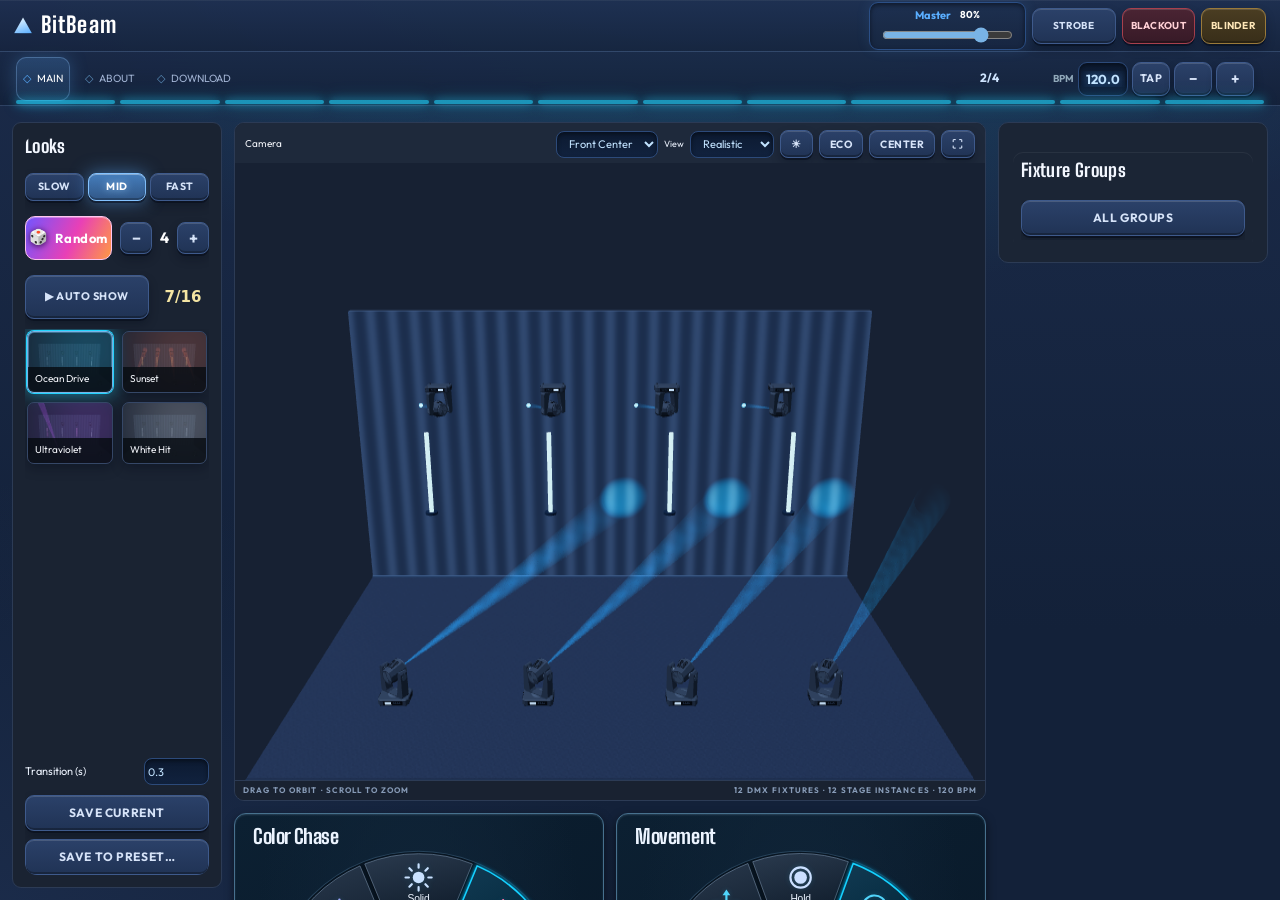
==== commit ae967be9: "Initialize offline state before original Live application scripts" ====
--- a/index.html
+++ b/index.html
@@ -152,7 +152,7 @@
   <script src="./web/advanced.js"></script>
   
   
-  <script src="./web/control-values35.js"></script><script src="./web/aim71.js"></script><script src="./web/composition35.js"></script><link rel="stylesheet" href="./web/dmx-map64.css"><script src="./web/tap87.js"></script><script src="./web/app.js"></script><script src="./web/look-interactions.js"></script><script src="./web/units49.js"></script>
+  <script src="./web/control-values35.js"></script><script src="./web/aim71.js"></script><script src="./web/composition35.js"></script><link rel="stylesheet" href="./web/dmx-map64.css"><script src="./web/tap87.js"></script><script src="./web/site-offline.js"></script><script src="./web/app.js"></script><script src="./web/look-interactions.js"></script><script src="./web/units49.js"></script>
 <script src="./web/dimensions49.js"></script>
 <script src="./web/stage-objects49.js"></script>
 
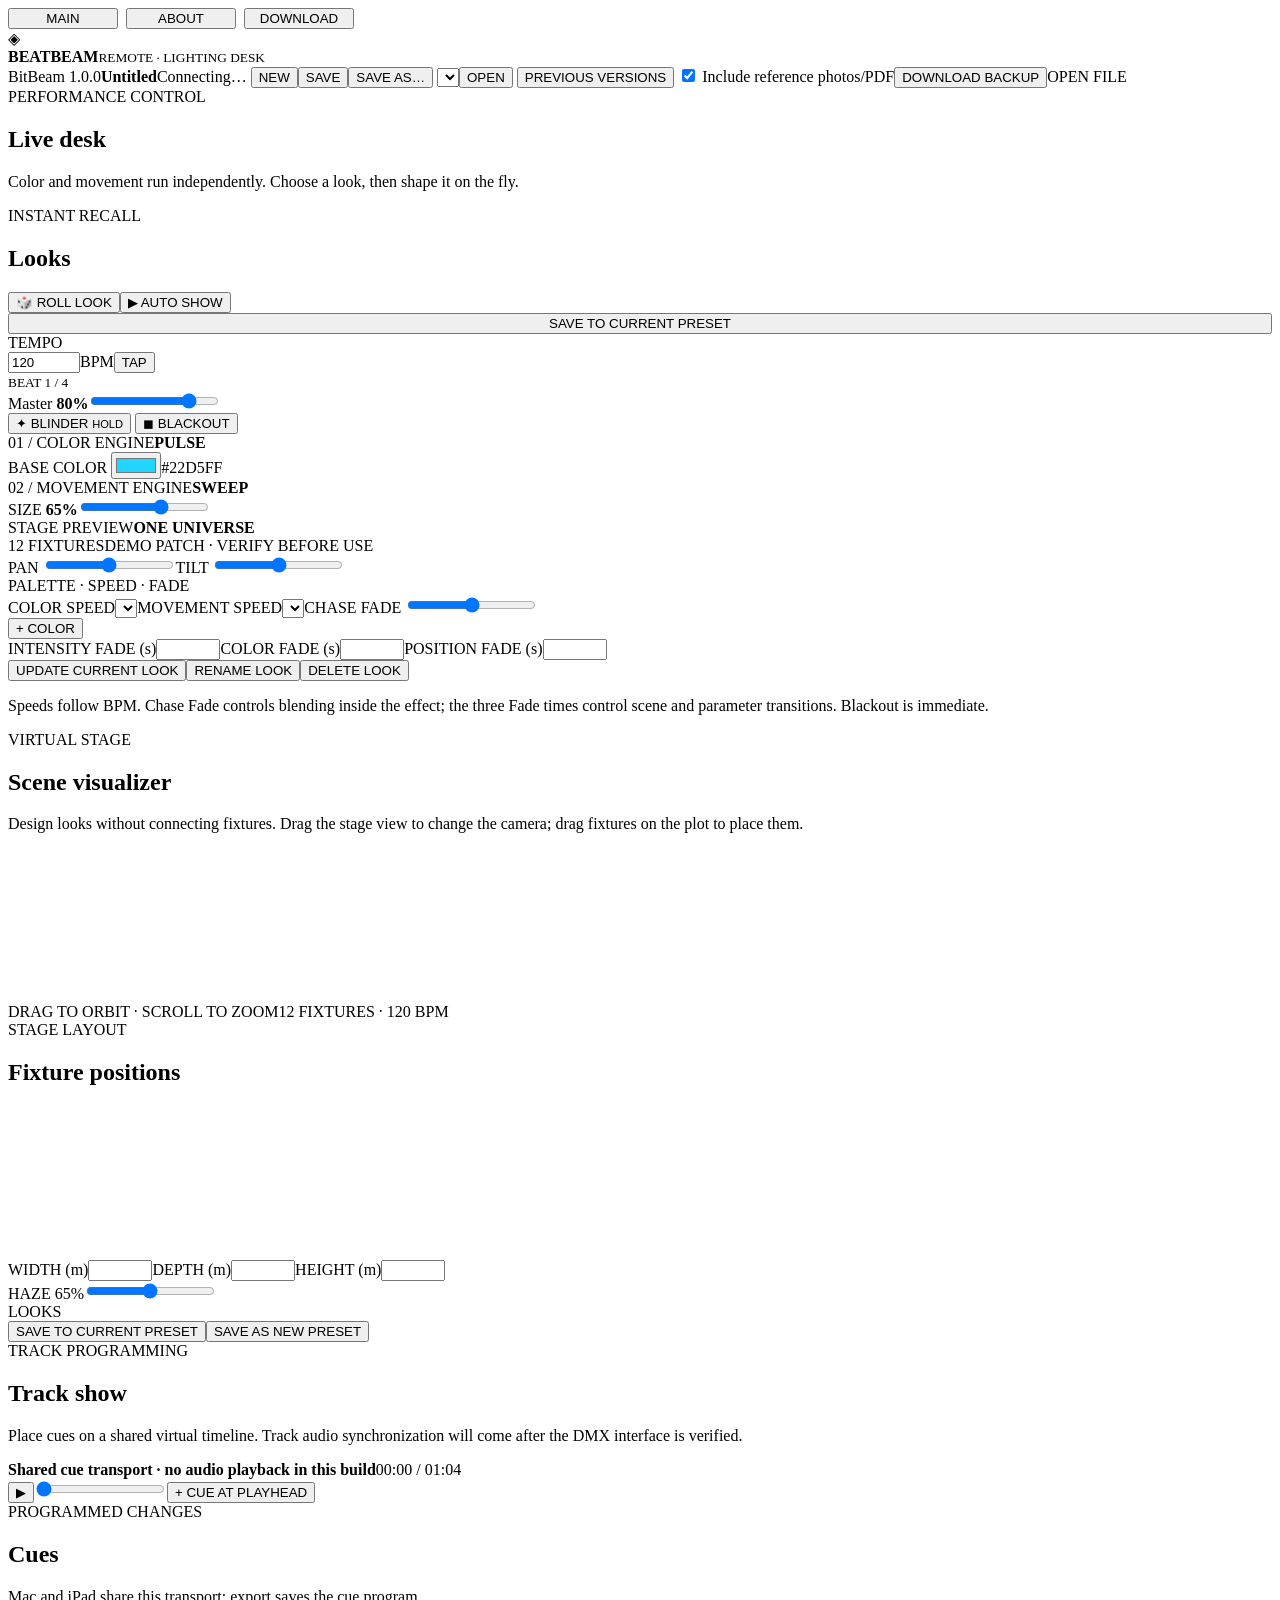
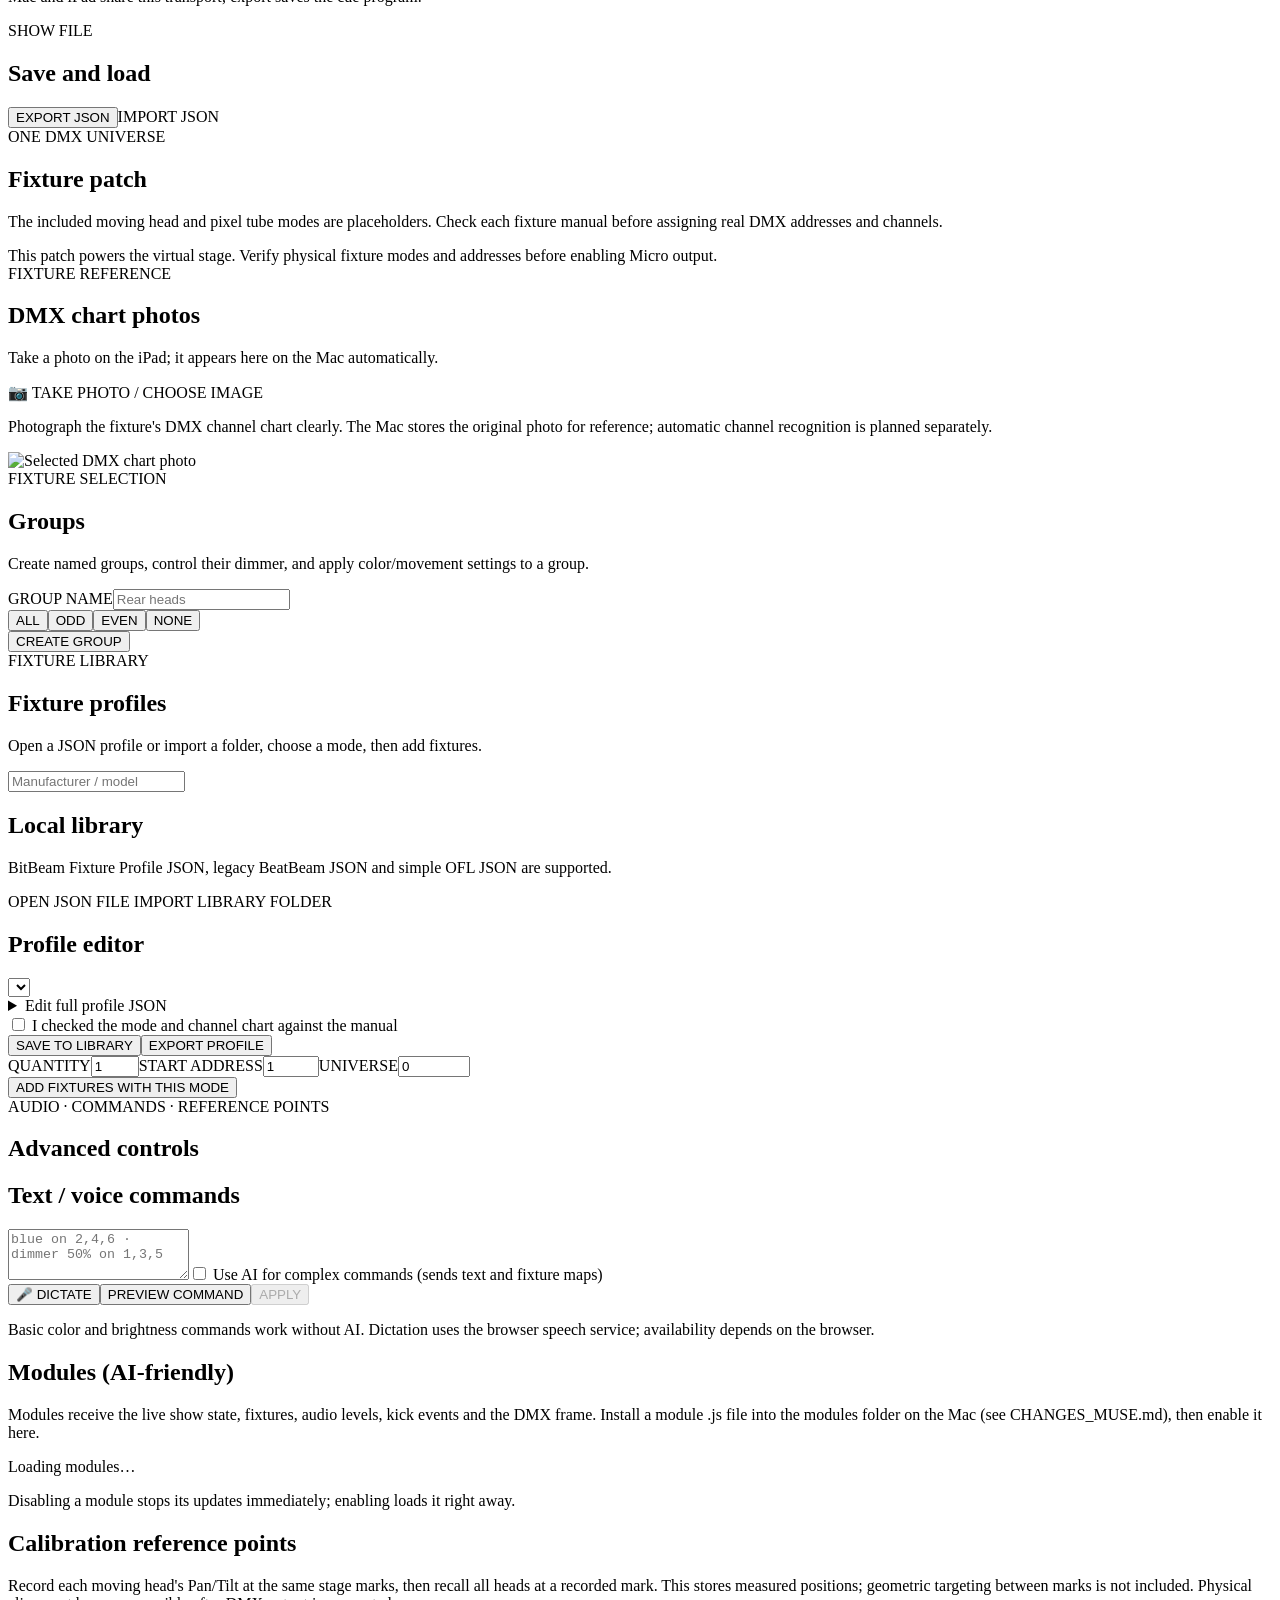
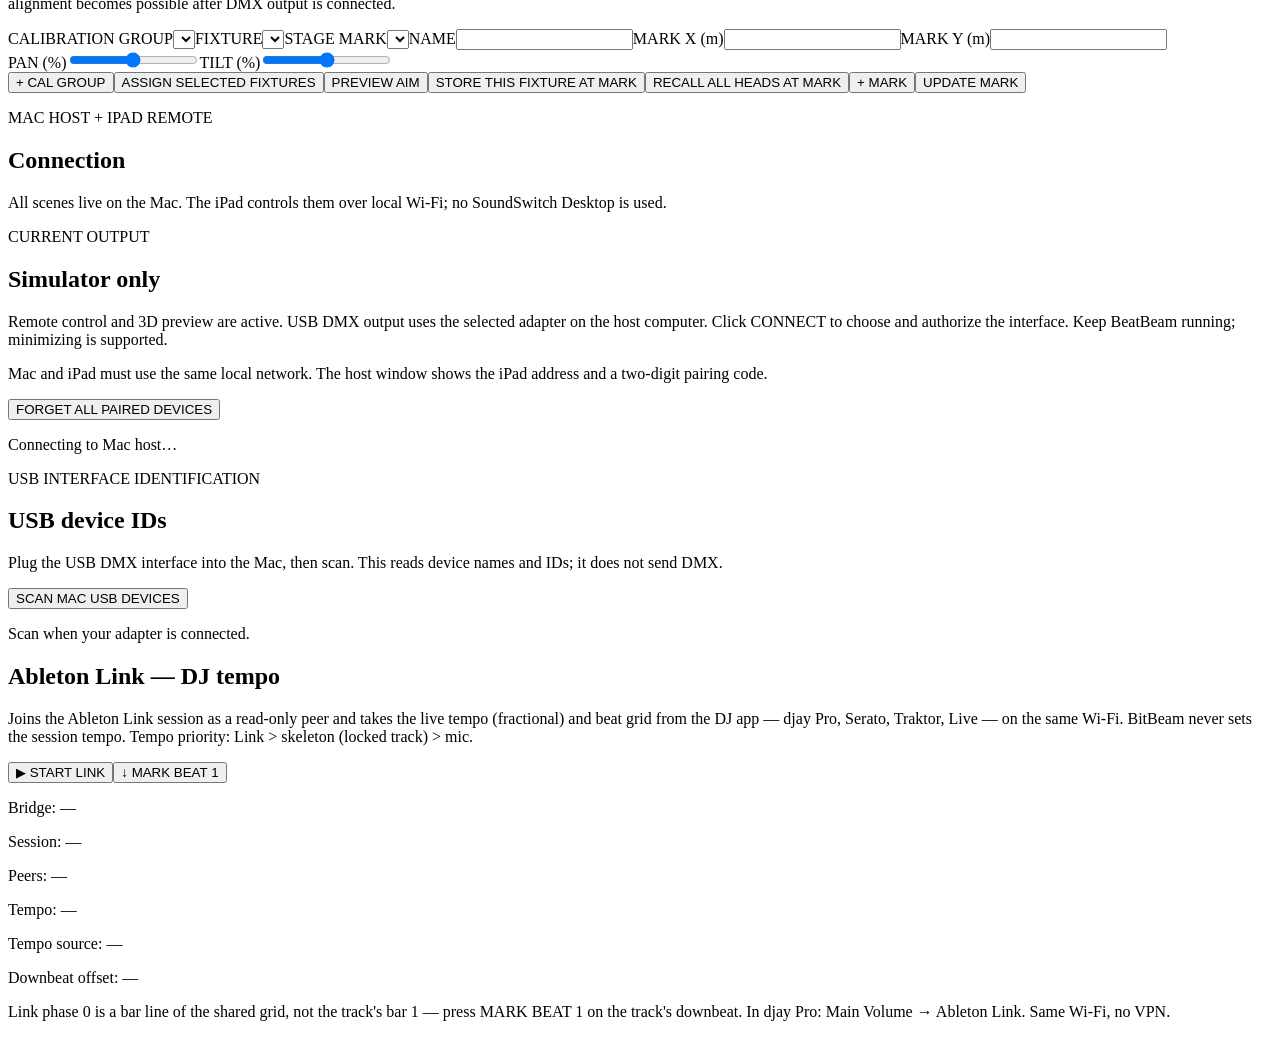
==== commit da3c5c97: "Run original BitBeam host entirely in browser with persistent static demo" ====
--- a/index.html
+++ b/index.html
@@ -1,6 +1,6 @@
 <!doctype html>
 <html lang="en">
-<head>
+<head><script src="./browser-host.js"></script>
   <meta charset="utf-8">
   <meta name="viewport" content="width=device-width, initial-scale=1, viewport-fit=cover">
   <meta name="theme-color" content="#090d18">
@@ -152,7 +152,7 @@
   <script src="./web/advanced.js"></script>
   
   
-  <script src="./web/control-values35.js"></script><script src="./web/aim71.js"></script><script src="./web/composition35.js"></script><link rel="stylesheet" href="./web/dmx-map64.css"><script src="./web/tap87.js"></script><script src="./web/site-offline.js"></script><script src="./web/app.js"></script><script src="./web/look-interactions.js"></script><script src="./web/units49.js"></script>
+  <script src="./web/control-values35.js"></script><script src="./web/aim71.js"></script><script src="./web/composition35.js"></script><link rel="stylesheet" href="./web/dmx-map64.css"><script src="./web/tap87.js"></script><script src="./web/app.js"></script><script src="./web/look-interactions.js"></script><script src="./web/units49.js"></script>
 <script src="./web/dimensions49.js"></script>
 <script src="./web/stage-objects49.js"></script>
 
--- a/web/site-mode.css
+++ b/web/site-mode.css
@@ -1,65 +1 @@
-/* BitBeam Site · Live-only page.
-   Left: speeds, Random, Auto Show, 6 presets + Save. Centre: the same 3D visualizer.
-   Right: Fixture Groups selection only. Everything else of the app stays in the DOM
-   (other scripts rely on the ids) but is hidden. */
-
-/* ---- top: one slim bar, no app menus / tabs / hardware buttons ---- */
-body.bb-site .bb-menu details,
-body.bb-site #bb-voice,
-body.bb-site #bb-link,
-body.bb-site #bb-link-downbeat,
-body.bb-site header.topbar nav,
-body.bb-site header.topbar .top-actions,
-body.bb-site #midi-open73,
-body.bb-site #micro-controls,
-body.bb-site #pair-screen { display: none !important; }
-
-/* ---- left dock: only Random / Auto Show / 6 presets / save ---- */
-body.bb-site .preview-row80,
-body.bb-site .look-search-row,
-body.bb-site .bank-tabs,
-body.bb-site #save-look { display: none !important; }
-body.bb-site #look-grid .look:nth-child(n+7) { display: none !important; }
-body.bb-site #look-grid { min-height: 0 !important; overflow: visible !important; }
-body.bb-site #save-current-live { grid-column: 1 / -1; width: 100%; }
-body.bb-site .look-save-actions { display: grid !important; grid-template-columns: 1fr; gap: 8px; }
-
-/* ---- centre: the visualizer only ---- */
-body.bb-site .viz-toolbar > :not(strong):not(select):not(span):not(#stage-fit):not(#stage-fullscreen):not(#stage-daylight):not(.stage-eco79),
-body.bb-site .viz-control-wheels,
-body.bb-site #calibration-targets69,
-body.bb-site #viz-spectrogram,
-body.bb-site .live-vz-main28 > :not(.viz-main):not(.wheels-row) { display: none !important; }
-/* zoom − / + stay: they are the two small buttons after Grid */
-body.bb-site .viz-toolbar > button[title*="oom" i] { display: inline-flex !important; }
-
-/* stage height set in site-mode.js */
-body.bb-site #stage-viewport-unused,
-body.bb-site #stage-3d { height: calc(100vh - 220px) !important; min-height: 420px; }
-body.bb-site .live-vz-main28,
-body.bb-site .viz-layout { height: auto !important; }
-
-/* ---- right: Fixture Groups selection only ---- */
-body.bb-site .viz-sidebar > :not(#viz-group-picker),
-body.bb-site #viz-group-picker > :not(h3):not(.group-picker-list) { display: none !important; }
-body.bb-site .viz-sidebar { height: auto !important; align-self: start; }
-body.bb-site #viz-group-picker .group-picker-list button { min-height: 44px; }
-
-
-/* ---- site tabs: MAIN · ABOUT · DOWNLOAD ---- */
-body.bb-site .site-tabs { display: flex; gap: 8px; align-items: center; margin-right: auto; }
-body.bb-site .site-tab { min-width: 110px; }
-body.bb-site[data-site-tab="about"] #looks-dock,
-body.bb-site[data-site-tab="about"] main,
-body.bb-site[data-site-tab="download"] #looks-dock,
-body.bb-site[data-site-tab="download"] main { visibility: hidden !important; }
-body.bb-site .site-page {
-  position: fixed; top: 118px; left: 12px; right: 12px; bottom: 12px; z-index: 5;
-  border: 1px solid var(--border, #27354d); border-radius: 14px;
-  background: rgba(19, 28, 45, .92); overflow: auto;
-}
-body.bb-site .site-page[hidden] { display: none !important; }
-body.bb-site .site-page-inner { max-width: 960px; margin: 0 auto; padding: 48px 32px; }
-body.bb-site .site-page h1 { font-family: BBDisplay, sans-serif; font-size: 44px; margin: 0 0 12px; letter-spacing: .02em; }
-body.bb-site .site-page-soon { color: var(--muted, #91a9ba); font-size: 15px; margin: 0; }
-body.bb-site #positions35 { display: none !important; }
+body.bb-site .bb-menu details,body.bb-site #bb-voice,body.bb-site #bb-link,body.bb-site #bb-link-downbeat,body.bb-site header.topbar nav,body.bb-site header.topbar .top-actions,body.bb-site #midi-open73,body.bb-site #micro-controls,body.bb-site #pair-screen{display:none!important}body.bb-site .preview-row80,body.bb-site .look-search-row,body.bb-site .bank-tabs,body.bb-site #save-look{display:none!important}body.bb-site #look-grid .look:nth-child(n+7){display:none!important}body.bb-site #look-grid{min-height:0!important;overflow:visible!important}body.bb-site #save-current-live{grid-column:1 / -1;width:100%}body.bb-site .look-save-actions{display:grid!important;grid-template-columns:1fr;gap:8px}body.bb-site .viz-toolbar>:not(strong):not(select):not(span):not(#stage-fit):not(#stage-fullscreen):not(#stage-daylight):not(.stage-eco79),body.bb-site .viz-control-wheels,body.bb-site #calibration-targets69,body.bb-site #viz-spectrogram,body.bb-site .live-vz-main28>:not(.viz-main):not(.wheels-row){display:none!important}body.bb-site .viz-toolbar>button[title*=oom i]{display:inline-flex!important}body.bb-site #stage-viewport-unused,body.bb-site #stage-3d{height:calc(100vh - 220px)!important;min-height:420px}body.bb-site .live-vz-main28,body.bb-site .viz-layout{height:auto!important}body.bb-site .viz-sidebar>:not(#viz-group-picker),body.bb-site #viz-group-picker>:not(h3):not(.group-picker-list){display:none!important}body.bb-site .viz-sidebar{height:auto!important;align-self:start}body.bb-site #viz-group-picker .group-picker-list button{min-height:44px}body.bb-site .site-tabs{display:flex;gap:8px;align-items:center;margin-right:auto}body.bb-site .site-tab{min-width:110px}body.bb-site[data-site-tab=about] #looks-dock,body.bb-site[data-site-tab=about] main,body.bb-site[data-site-tab=download] #looks-dock,body.bb-site[data-site-tab=download] main{visibility:hidden!important}body.bb-site .site-page{position:fixed;inset:118px 12px 12px;z-index:5;border:1px solid var(--border, #27354d);border-radius:14px;background:#131c2deb;overflow:auto}body.bb-site .site-page[hidden]{display:none!important}body.bb-site .site-page-inner{max-width:960px;margin:0 auto;padding:48px 32px}body.bb-site .site-page h1{font-family:BBDisplay,sans-serif;font-size:44px;margin:0 0 12px;letter-spacing:.02em}body.bb-site .site-page-soon{color:var(--muted, #91a9ba);font-size:15px;margin:0}body.bb-site #positions35{display:none!important}
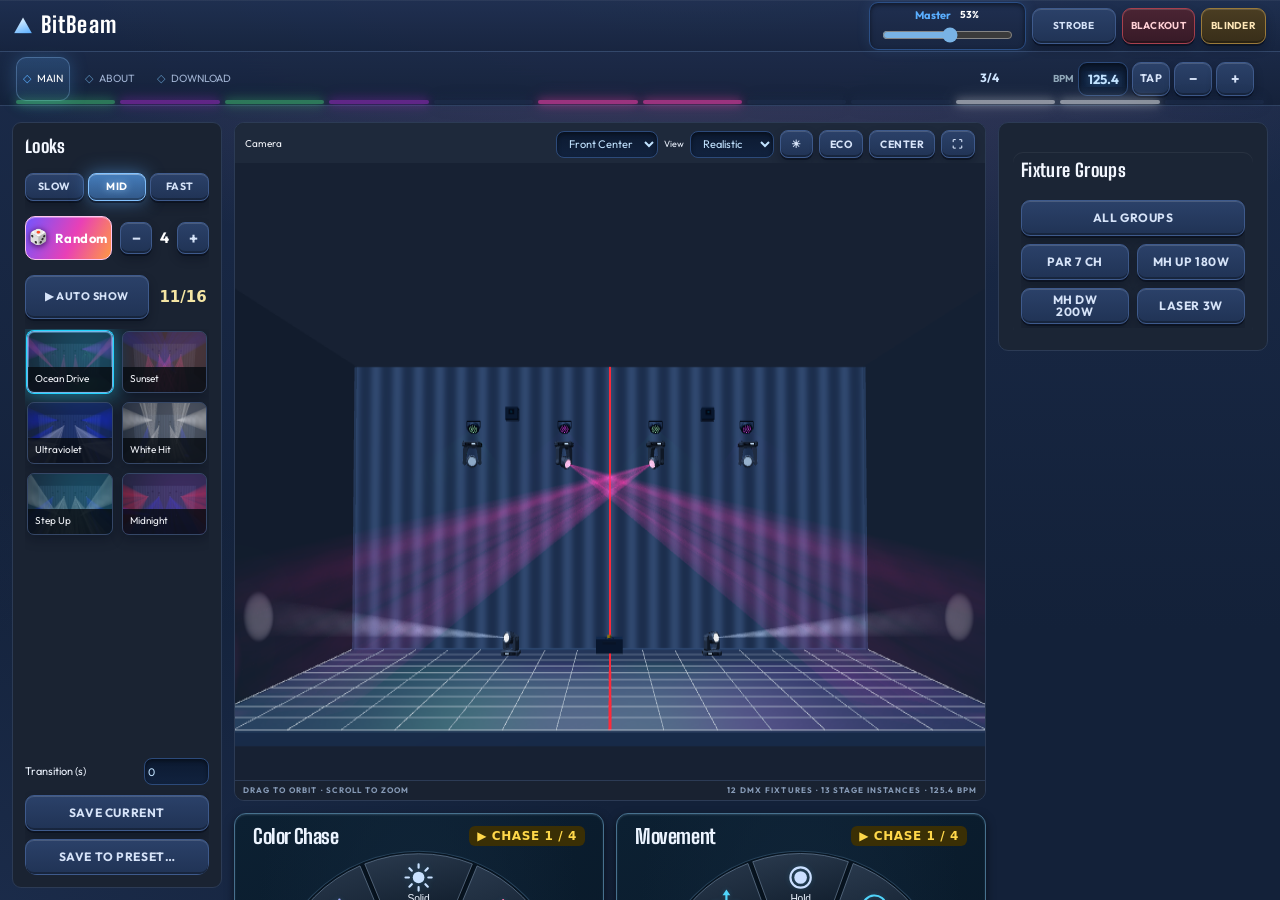
==== commit 62134a5b: "Deploy exact BitBeam_Demo_GitHub.zip contents to repository root" ====
--- a/index.html
+++ b/index.html
@@ -1,14 +1,15 @@
 <!doctype html>
 <html lang="en">
-<head><script src="./browser-host.js"></script>
+<head>
   <meta charset="utf-8">
   <meta name="viewport" content="width=device-width, initial-scale=1, viewport-fit=cover">
   <meta name="theme-color" content="#090d18">
   <title>BitBeam</title>
-  <link rel="icon" type="image/png" href="./web/favicon.png">
-  <link rel="stylesheet" href="./web/bitbeam.css">
+  <script src="./browser-host.js"></script>
+  <link rel="icon" type="image/png" href="./favicon.png">
+  <link rel="stylesheet" href="./bitbeam.css">
   
-<link rel="stylesheet" href="./web/release27.css"><link rel="stylesheet" href="./web/interface-theme50.css"><link rel="stylesheet" href="./web/polish66.css"><link rel="stylesheet" href="./web/no-select80.css"><link rel="stylesheet" href="./web/fullscreen-hidden106.css"><link rel="stylesheet" href="./web/layout107.css"><link rel="stylesheet" href="./web/site-mode.css"></head>
+<link rel="stylesheet" href="./release27.css"><link rel="stylesheet" href="./interface-theme50.css"><link rel="stylesheet" href="./polish66.css"><link rel="stylesheet" href="./no-select80.css"><link rel="stylesheet" href="./fullscreen-hidden106.css"><link rel="stylesheet" href="./layout107.css"><link rel="stylesheet" href="./site-mode.css"></head>
 <body class="bb-site">
   <div id="app"><div class="project-bar" id="micro-controls"><strong>USB DMX</strong><select id="output-device" aria-label="USB output device"><option value="5604" disabled>SoundSwitch</option><option value="83">Micro · Universe 1</option><option value="84">Control One · Universe 1</option></select><button id="micro-connect">CONNECT USB</button><button id="micro-stop">STOP OUTPUT</button><label><input id="micro-auto" type="checkbox">Auto reconnect</label><label><input id="micro-confirm" type="checkbox">Fixture modes and DMX addresses verified</label><span id="micro-state">Simulator only</span></div>
     <header class="topbar">
@@ -142,32 +143,32 @@
     <div id="toast" class="toast hidden" role="status"></div>
     <div id="pair-screen" class="pair-screen hidden"><form id="pair-form" class="pair-card"><span class="brand-mark">◈</span><span class="eyebrow">BEATBEAM REMOTE</span><h1>Pair with Mac</h1><p>Enter the two-digit code printed in the BeatBeam host window on your MacBook.</p><label for="pair-pin">PAIRING CODE</label><input id="pair-pin" type="text" pattern="[0-9]{2}" inputmode="numeric" autocomplete="one-time-code" maxlength="2" required placeholder="00"><button class="primary" type="submit">CONNECT</button><span id="pair-error" role="alert"></span></form></div>
   </div>
-  <script src="./web/dialogs.js"></script><script src="./web/select-on-focus74.js"></script><script src="./web/ssl2.js"></script><script src="./web/fixture-transform48.js"></script>
-<script src="./web/fixture-geometry49.js"></script><script src="./web/fixture-visual42.js"></script><script src="./web/profiles.js"></script><script src="./web/profile-normalizer47.js"></script>
-  <script src="./web/fixture-ranges.js"></script><script src="./web/common-reference.js"></script><script src="./web/positions35.js"></script><script src="./web/random-wave38.js"></script><script src="./web/live-strobe38.js"></script><script src="./web/random-motion37.js"></script><script src="./web/visual-calibration36.js"></script><script src="./web/cell-effects42.js"></script><script src="./web/laser73.js"></script><script src="./web/prism74.js"></script><script src="./web/random-gobo82.js"></script><script src="./web/head-kinematics69.js"></script><script src="./web/motion-freeze69.js"></script><script src="./web/heads68.js"></script><script src="./web/profile-mechanics71.js"></script><script src="./web/smoke71.js"></script><script src="./web/engine.js"></script>
-  <script src="./web/fixture-pose.js"></script><script src="./web/moving-head-model.js"></script><script src="./web/selection-bridge.js"></script><script src="./web/visualizer.js"></script>
-  <script src="./web/manual-documents.js"></script><link rel="stylesheet" href="./web/profile-wizard42.css"><script src="./web/random-parts76.js"></script><script src="./web/studio.js"></script>
+  <script src="./dialogs.js"></script><script src="./select-on-focus74.js"></script><script src="./ssl2.js"></script><script src="./fixture-transform48.js"></script>
+<script src="./fixture-geometry49.js"></script><script src="./fixture-visual42.js"></script><script src="./profiles.js"></script><script src="./profile-normalizer47.js"></script>
+  <script src="./fixture-ranges.js"></script><script src="./common-reference.js"></script><script src="./positions35.js"></script><script src="./random-wave38.js"></script><script src="./live-strobe38.js"></script><script src="./random-motion37.js"></script><script src="./visual-calibration36.js"></script><script src="./cell-effects42.js"></script><script src="./laser73.js"></script><script src="./prism74.js"></script><script src="./random-gobo82.js"></script><script src="./head-kinematics69.js"></script><script src="./motion-freeze69.js"></script><script src="./heads68.js"></script><script src="./profile-mechanics71.js"></script><script src="./smoke71.js"></script><script src="./engine.js"></script>
+  <script src="./fixture-pose.js"></script><script src="./moving-head-model.js"></script><script src="./selection-bridge.js"></script><script src="./visualizer.js"></script>
+  <script src="./manual-documents.js"></script><link rel="stylesheet" href="./profile-wizard42.css"><script src="./random-parts76.js"></script><script src="./studio.js"></script>
   
-  <script src="./web/bpm-stabilize87.js"></script>
-  <script src="./web/advanced.js"></script>
+  <script src="./bpm-stabilize87.js"></script>
+  <script src="./advanced.js"></script>
   
   
-  <script src="./web/control-values35.js"></script><script src="./web/aim71.js"></script><script src="./web/composition35.js"></script><link rel="stylesheet" href="./web/dmx-map64.css"><script src="./web/tap87.js"></script><script src="./web/app.js"></script><script src="./web/look-interactions.js"></script><script src="./web/units49.js"></script>
-<script src="./web/dimensions49.js"></script>
-<script src="./web/stage-objects49.js"></script>
+  <script src="./control-values35.js"></script><script src="./aim71.js"></script><script src="./composition35.js"></script><link rel="stylesheet" href="./dmx-map64.css"><script src="./tap87.js"></script><script src="./app.js"></script><script src="./look-interactions.js"></script><script src="./units49.js"></script>
+<script src="./dimensions49.js"></script>
+<script src="./stage-objects49.js"></script>
 
-<script src="./web/scene-objects-ui49.js"></script>
-<script src="./web/revision09.js"></script>
-<script src="./web/stagefocus.js"></script><script src="./web/design11.js"></script><script src="./web/control-scale50.js"></script><script src="./web/design13.js"></script><script src="./web/design14.js"></script><script src="./web/design15.js"></script><script src="./web/limits73.js"></script><script src="./web/midi-map73.js"></script><script src="./web/midi73.js"></script><script src="./web/dimensions73.js"></script><script src="./web/release14.js"></script><script src="./web/selection-contour.js"></script><script type="module" src="./web/render3d.js"></script>
-<script src="./web/calibration-reference.js"></script><script src="./web/design19.js"></script><script src="./web/interface-theme50.js"></script><script src="./web/bitbeam-theme.js"></script><script src="./web/release26.js"></script><script src="./web/release27.js"></script><script src="./web/release28.js"></script><link rel="stylesheet" href="./web/release28.css"><script src="./web/ranges31.js"></script><link rel="stylesheet" href="./web/ranges31.css"><script src="./web/release32.js"></script><link rel="stylesheet" href="./web/release32.css">
-<link rel="stylesheet" href="./web/radial-panels.css"><script src="./web/radial-panels-site.js"></script><script src="./web/movement-editor82.js"></script>
-<script src="./web/release35.js"></script><link rel="stylesheet" href="./web/release35.css"><link rel="stylesheet" href="./web/release36.css"><script src="./web/workspace35.js"></script>
-<link rel="stylesheet" href="./web/release38-ui.css">
-<link rel="stylesheet" href="./web/release45.css">
-<link rel="stylesheet" href="./web/release49.css"><script src="./web/release38-ui.js"></script>
-<link rel="stylesheet" href="./web/release69.css"><link rel="stylesheet" href="./web/release70.css"><link rel="stylesheet" href="./web/dimensions73.css"><script src="./web/release70.js"></script><script src="./web/freeze-banner80.js"></script><script src="./web/preview-store80.js"></script><script src="./web/look-draft0014.js"></script>
-<script src="./web/downbeat88.js"></script><script src="./web/autoshow88.js"></script><script src="./web/beat-ui110.js"></script>
+<script src="./scene-objects-ui49.js"></script>
+<script src="./revision09.js"></script>
+<script src="./stagefocus.js"></script><script src="./design11.js"></script><script src="./control-scale50.js"></script><script src="./design13.js"></script><script src="./design14.js"></script><script src="./design15.js"></script><script src="./limits73.js"></script><script src="./midi-map73.js"></script><script src="./midi73.js"></script><script src="./dimensions73.js"></script><script src="./release14.js"></script><script src="./selection-contour.js"></script><script type="module" src="./render3d.js"></script>
+<script src="./calibration-reference.js"></script><script src="./design19.js"></script><script src="./interface-theme50.js"></script><script src="./bitbeam-theme.js"></script><script src="./release26.js"></script><script src="./release27.js"></script><script src="./release28.js"></script><link rel="stylesheet" href="./release28.css"><script src="./ranges31.js"></script><link rel="stylesheet" href="./ranges31.css"><script src="./release32.js"></script><link rel="stylesheet" href="./release32.css">
+<link rel="stylesheet" href="./radial-panels.css"><script src="./radial-panels-site.js"></script><script src="./movement-editor82.js"></script>
+<script src="./release35.js"></script><link rel="stylesheet" href="./release35.css"><link rel="stylesheet" href="./release36.css"><script src="./workspace35.js"></script>
+<link rel="stylesheet" href="./release38-ui.css">
+<link rel="stylesheet" href="./release45.css">
+<link rel="stylesheet" href="./release49.css"><script src="./release38-ui.js"></script>
+<link rel="stylesheet" href="./release69.css"><link rel="stylesheet" href="./release70.css"><link rel="stylesheet" href="./dimensions73.css"><script src="./release70.js"></script><script src="./freeze-banner80.js"></script><script src="./preview-store80.js"></script><script src="./look-draft0014.js"></script>
+<script src="./downbeat88.js"></script><script src="./autoshow88.js"></script><script src="./beat-ui110.js"></script>
 
-<script src="./web/site-mode.js"></script>
+<script src="./site-mode.js"></script>
 </body>
 </html>
--- a/bitbeam.css
+++ b/bitbeam.css
@@ -0,0 +1 @@
+:root{color-scheme:dark;--bg:#0a0e14;--panel:#151c28;--panel2:#1b2433;--line:#2b3a53;--text:#eef5ff;--muted:#8b9bb8;--cyan:#499ee9;--orange:#ffab57;--red:#fa5363}body{margin:0;background:radial-gradient(circle at 50% -15%,#222e42 0,#0a0e14 50%);color:var(--text);font:15px/1.4 Inter,Segoe UI,Arial,sans-serif;-webkit-tap-highlight-color:transparent}button,input,select{font:inherit}button{cursor:pointer}button:active{transform:scale(.98)}button:focus-visible,input:focus-visible,select:focus-visible{outline:2px solid var(--cyan);outline-offset:2px}.hidden{display:none!important}.topbar{height:74px;padding:0 clamp(18px,3vw,44px);display:flex;align-items:center;gap:30px;border-bottom:1px solid #27354c;background:#10151eec;position:sticky;top:0;z-index:10;backdrop-filter:blur(20px)}.brand{display:flex;gap:12px;align-items:center;white-space:nowrap;min-width:230px}.brand-mark{display:grid;place-items:center;background:linear-gradient(140deg,#ffad68,#fa5264);border-radius:13px;width:39px;height:39px;font-size:25px;color:#161e2b}.brand strong{display:block;letter-spacing:.15em;font-size:17px}.brand small{display:block;letter-spacing:.21em;color:var(--muted);font-size:9px;font-weight:800}.topbar nav{display:flex;gap:4px;align-self:stretch;align-items:center}.nav{height:44px;padding:0 17px;border:0;border-radius:9px;background:transparent;color:#99a9c5;font-size:11px;font-weight:900;letter-spacing:.14em;white-space:nowrap}.nav.active{background:#26344b;color:#fff;box-shadow:inset 0 -2px var(--cyan)}.top-actions{margin-left:auto;display:flex;align-items:center;gap:15px}.status{font-size:10px;letter-spacing:.15em;font-weight:900;white-space:nowrap;color:#a5bbd1}.status i{display:inline-block;width:8px;height:8px;background:#65d7a4;border-radius:50%;margin-right:7px;box-shadow:0 0 12px #65d7a4}.status.midi i{background:var(--orange);box-shadow:0 0 12px var(--orange)}.icon-btn{border:1px solid var(--line);color:#c9dafa;background:#1a2232;border-radius:9px;font-size:21px;width:39px;height:39px}main{max-width:1800px;margin:auto;padding:25px clamp(16px,3vw,44px) 65px}.page-title{display:flex;justify-content:space-between;align-items:end;gap:20px;margin-bottom:22px}.page-title h1{font-size:34px;margin:2px 0 0;line-height:1.1;letter-spacing:-.04em}.page-title p{max-width:520px;color:var(--muted);font-size:13px;margin:0 0 5px}.eyebrow,.label{color:var(--cyan);font-size:10px;font-weight:900;letter-spacing:.2em}.transport-bar{display:grid;grid-template-columns:240px minmax(200px,1fr) 150px 160px;gap:12px;margin-bottom:16px}.tempo-card,.master-card,.impact,.blackout,.wheel-card,.preview-card,.timeline-shell,.output-card,.notice,.cue-row,.patch-row{border:1px solid var(--line);background:linear-gradient(145deg,#1b2433,#131924);border-radius:15px}.tempo-card,.master-card{padding:14px 18px}.tempo-line{display:flex;align-items:center;gap:7px}.tempo-line input{width:85px;border:none;background:transparent;color:#fff;font-size:35px;font-weight:800;letter-spacing:-.06em}.tempo-line span{font-size:11px;font-weight:800;color:var(--muted)}.tap{margin-left:auto;background:#2f405c;color:#d8ebfc;border:1px solid #525c6e;border-radius:8px;padding:10px;font-size:11px;font-weight:900;letter-spacing:.1em}.tap.tap-downbeat{background:#8f1d2c!important;border-color:#e5484d!important;color:#ffe9eb!important;box-shadow:0 0 14px #e5484d88}.tap.tap-beat{background:#0d7a43!important;border-color:#2ee584!important;color:#eafff3!important;box-shadow:0 0 10px #16c78455}.tempo-card small{font-size:10px;color:var(--muted);font-weight:800;letter-spacing:.14em}.master-card{display:flex;flex-direction:column;justify-content:center;gap:14px}.master-card .label{display:flex;justify-content:space-between}.master-card strong{font-size:16px;color:#fff;letter-spacing:0}input[type=range]{width:100%;accent-color:var(--cyan);cursor:pointer}.impact,.blackout{font-size:13px;letter-spacing:.12em;font-weight:900;color:#fff}.impact{background:linear-gradient(140deg,#55371d,#1e283a);border-color:#936849;display:flex;align-items:center;justify-content:center;gap:7px}.impact span{font-size:25px;color:#ffd47c}.impact small{font-size:9px;color:#cfa87b}.impact.active{box-shadow:0 0 28px #ffad6f88}.blackout{background:#221a29;border-color:#643d4c}.blackout span{color:var(--red);margin-right:7px}.blackout.active{background:#9c263b;box-shadow:0 0 25px #fa536377}.wheels-row{display:grid;grid-template-columns:minmax(270px,1fr) minmax(270px,1fr) minmax(280px,.95fr);gap:16px}.wheel-card,.preview-card{min-width:0;padding:16px 17px}.card-head{display:flex;justify-content:space-between;color:var(--muted);font-size:10px;letter-spacing:.16em;font-weight:900}.card-head strong{color:var(--cyan)}.move-card .card-head strong{color:var(--orange)}.fx-wheel{position:relative;width:min(100%,350px);aspect-ratio:1;margin:12px auto 8px;border-radius:50%;background:radial-gradient(circle,#1c2637 0 25%,transparent 26%),conic-gradient(from -20deg,#2b3952,#2b3a53,#1e293b,#30405c,#2b3952);box-shadow:inset 0 0 0 1px #3b5073,inset 0 0 42px #070a0f,0 15px 35px #0005}.move-wheel{background:radial-gradient(circle,#242339 0 25%,transparent 26%),conic-gradient(from -20deg,#2d3d58,#334462,#253147,#735141,#2d3d58)}.fx-wheel:before{content:"";position:absolute;inset:18%;border:1px solid #53718966;border-radius:50%;pointer-events:none}.move-wheel:before{border-color:#be765b66}.wheel-center{position:absolute;inset:34%;border-radius:50%;display:flex;flex-direction:column;align-items:center;justify-content:center;text-align:center;background:#121924;border:1px solid #535d6f;box-shadow:0 0 25px #1387ec33}.move-wheel .wheel-center{border-color:#9d7455;box-shadow:0 0 25px #ff9c4740}.wheel-center b{font-size:13px;letter-spacing:.1em}.wheel-center small{font-size:9px;color:var(--muted);letter-spacing:.15em}.wheel-option{position:absolute;left:50%;top:50%;width:68px;height:42px;margin:-21px -34px;border:1px solid #555f71;border-radius:10px;background:#212c40;color:#cfddf0;font-size:9px;font-weight:900;letter-spacing:.035em;text-transform:uppercase;transform:translate(var(--x),var(--y));box-shadow:0 2px 11px #04060988}.wheel-option.active{background:#30405d;border-color:#6db1ed;color:#fff;box-shadow:0 0 18px #429ff08c}.move-wheel .wheel-option.active{background:#895934;border-color:#ffb06b;box-shadow:0 0 18px #ff9b4d8c}.under-wheel{display:flex;justify-content:space-between;align-items:center;gap:18px;padding:7px 8px 0;color:#c1cee1;font-size:10px;font-weight:900;letter-spacing:.14em}.under-wheel label{display:flex;align-items:center;gap:12px}.under-wheel input[type=color]{border:1px solid var(--line);padding:0;width:45px;height:34px;background:none;border-radius:6px}.under-wheel input[type=range]{max-width:55%}.stage{position:relative;margin:16px 0 10px;min-height:260px;background:radial-gradient(ellipse at 50% 100%,#253248,#10151e 68%);border:1px solid #2f405c;border-radius:10px;overflow:hidden;display:grid;grid-template-columns:repeat(4,1fr);grid-template-rows:repeat(3,1fr);padding:12px;gap:8px}.stage:after{content:"STAGE FRONT";position:absolute;bottom:3px;left:50%;transform:translate(-50%);font-size:8px;letter-spacing:.25em;color:#8590a4}.fixture{z-index:1;display:flex;flex-direction:column;align-items:center;justify-content:center;gap:4px;min-width:0}.fixture-lamp{width:35px;height:35px;border-radius:50%;background:var(--light);opacity:calc(.15 + .85 * var(--level));box-shadow:0 0 calc(8px + 35px * var(--level)) var(--light),0 13px 35px var(--light);transform:translate(calc((var(--pan) - .5) * 20px));transition:background .12s,box-shadow .12s}.fixture.tube .fixture-lamp{width:48px;height:12px;border-radius:4px}.fixture span{font-size:8px;color:#9aabc1;max-width:90px;overflow:hidden;text-overflow:ellipsis;white-space:nowrap}.preview-foot{display:flex;justify-content:space-between;gap:8px;color:#8397b5;font-size:9px;letter-spacing:.08em;font-weight:800}.position-controls{display:flex;gap:15px;margin-top:19px}.position-controls label{flex:1;color:#a4b3cd;font-size:10px;font-weight:900;letter-spacing:.1em}.preset-section{margin-top:28px}.section-heading{display:flex;justify-content:space-between;align-items:end;gap:15px;margin:26px 0 14px}.section-heading h2{margin:1px 0 0;font-size:23px;letter-spacing:-.03em}.section-heading p{color:var(--muted);font-size:12px;margin:0}.outline,.primary,.file-pill{padding:11px 16px;border-radius:9px;border:1px solid #3b5073;background:#1f2a3c;color:#e1efff;font-size:11px;font-weight:900;letter-spacing:.09em;text-decoration:none;display:inline-flex;align-items:center;justify-content:center;cursor:pointer}.primary{border-color:#65a0d3;background:#30415e;color:#fff}.look-grid{display:grid;grid-template-columns:repeat(4,minmax(0,1fr));gap:12px}.look{position:relative;min-height:86px;text-align:left;padding:15px;border:1px solid var(--line);border-radius:13px;background:#1b2434;color:#fff;overflow:hidden}.look:before{content:"";position:absolute;width:95px;height:95px;right:-25px;top:-30px;background:var(--look);filter:blur(30px);opacity:.5}.look strong{position:relative;display:block;font-size:15px}.look span{position:relative;color:#a6b8ce;font-size:10px;text-transform:uppercase;letter-spacing:.12em}.look.active{border-color:var(--cyan);box-shadow:0 0 0 1px #60acee55}.look.queued{animation:bb-queue-blink87 .55s ease-in-out infinite;outline:2px solid #ffd166}@keyframes bb-queue-blink87{50%{box-shadow:0 0 0 2px #ffd166,0 0 14px #ffd166}}.look .swatch{display:inline-block;width:10px;height:10px;border-radius:50%;background:var(--look);margin-right:7px}.timeline-shell{padding:18px;margin-top:18px}.track-top,.timeline-controls,.inline-actions,.port-row{display:flex;align-items:center;gap:12px}.track-top strong{flex:1;white-space:nowrap;overflow:hidden;text-overflow:ellipsis}.track-top span{color:#b1c0d5;font-variant-numeric:tabular-nums}.timeline-controls{margin:22px 0}.timeline-controls input{flex:1}.play{border:0;border-radius:50%;width:48px;height:48px;background:var(--cyan);color:#0d121a;font-size:20px}.cue-track{height:65px;background:repeating-linear-gradient(90deg,#1f2a3c 0,#1f2a3c 1px,transparent 1px,transparent 5%),linear-gradient(#1c2637,#141b28);border:1px solid #324361;border-radius:8px;position:relative;overflow:hidden}.cue-mark{position:absolute;top:0;bottom:0;width:3px;background:var(--mark);cursor:pointer;box-shadow:0 0 13px var(--mark)}.cue-mark:after{content:attr(data-label);position:absolute;top:8px;left:5px;font-size:10px;white-space:nowrap;color:#fff;background:#0d11189f;padding:2px 4px;border-radius:3px}.playhead{position:absolute;top:0;bottom:0;width:2px;background:#fff;box-shadow:0 0 12px #fff;pointer-events:none}.cue-list{display:grid;gap:8px}.cue-row{display:grid;grid-template-columns:90px 1fr 1fr 35px;align-items:center;gap:10px;padding:11px}.cue-row input,.cue-row select,.patch-row input,.patch-row select,.port-row select{background:#131a25;color:#fff;border:1px solid #364868;border-radius:7px;padding:10px;min-width:0;width:100%}.cue-row button,.patch-row button{background:#1e293b;color:#efb6ba;border:1px solid #654357;border-radius:8px;width:35px;height:35px}.error,.notice{padding:14px 16px;margin:15px 0;color:#ffd3a0;border-color:#755634;background:#342918}.error{color:#ffd1d6;border-color:#9c4d5c;background:#3b232b}.patch-list{display:grid;gap:9px}.patch-row{padding:14px;display:grid;grid-template-columns:minmax(135px,2fr) 83px 77px minmax(160px,2.3fr) 85px 36px;align-items:center;gap:8px}.patch-row .kind{color:#9aacc7;font-size:10px;text-transform:uppercase;letter-spacing:.12em}.patch-row label{display:block;color:#95a9c5;font-size:9px;font-weight:900;letter-spacing:.1em}.patch-row .mapfield{font-size:11px}.patch-row .check{display:flex;align-items:center;gap:4px;justify-content:center}.patch-row .check input{width:17px;height:17px}.patch-row small{color:#a5b5c8}.output-grid{display:grid;grid-template-columns:1fr 1fr;gap:15px}.output-card{padding:22px}.output-card h2{font-size:27px;margin:5px 0}.output-card p,.steps{color:#a9b8cd;font-size:13px}.output-card .hint{font-size:11px;line-height:1.5}.steps{padding-left:19px;line-height:1.7}.steps li{margin-bottom:7px}.port-row{margin:25px 0 14px}.port-row select{flex:1}.midi-map{display:grid;grid-template-columns:repeat(3,1fr);gap:8px}.midi-item{border:1px solid var(--line);background:#182130;border-radius:9px;padding:12px;color:#bac9da;font-size:12px}.midi-item strong{color:var(--cyan);margin-right:7px}.toast{position:fixed;bottom:20px;left:50%;transform:translate(-50%);background:#2d3d58;color:#fff;border:1px solid #6fa8da;padding:12px 20px;border-radius:10px;z-index:30;box-shadow:0 12px 40px #0009;max-width:90vw}@media (max-width:1150px){.wheels-row{grid-template-columns:1fr 1fr}.preview-card{grid-column:1/-1}.stage{min-height:200px}.transport-bar{grid-template-columns:190px 1fr 120px 130px}.topbar{gap:12px}.brand{min-width:190px}}@media (max-width:780px){.topbar{height:auto;min-height:67px;flex-wrap:wrap;padding:10px 15px}.brand{min-width:0}.topbar nav{order:3;width:100%;overflow-x:auto}.nav{flex:1;padding:0 10px}.top-actions{margin-left:auto}main{padding:19px 13px 50px}.page-title{align-items:start;flex-direction:column}.transport-bar{grid-template-columns:1fr 1fr}.wheels-row{grid-template-columns:1fr}.preview-card{grid-column:auto}.fx-wheel{max-width:320px}.look-grid{grid-template-columns:repeat(2,1fr)}.output-grid{grid-template-columns:1fr}.midi-map{grid-template-columns:1fr 1fr}.patch-row{grid-template-columns:1fr 75px 75px 35px}.patch-row .map-column{grid-column:1/3}.patch-row .check{grid-column:3}.cue-row{grid-template-columns:70px 1fr 1fr 35px}}@media (max-width:480px){.transport-bar{grid-template-columns:1fr 1fr}.tempo-card,.master-card{min-height:115px}.impact,.blackout{min-height:60px}.look-grid{gap:8px}.track-top{flex-wrap:wrap}.track-top strong{order:3;flex-basis:100%}.timeline-controls{flex-wrap:wrap}.timeline-controls input{min-width:55%}.cue-row{grid-template-columns:75px 1fr 35px}.cue-row select{grid-column:2}.cue-row button{grid-column:3;grid-row:1/3}.midi-map{grid-template-columns:1fr}}.viz-layout{display:grid;grid-template-columns:minmax(0,1fr) 338px;gap:16px;align-items:start}.viz-main,.viz-panel{border:1px solid var(--line);background:linear-gradient(150deg,#1d2637,#141b28);border-radius:15px}.viz-main{overflow:hidden}.viz-toolbar,.viz-footer{display:flex;align-items:center;justify-content:space-between;gap:15px;padding:13px 17px}.viz-toolbar strong{display:block;font-size:17px;margin-top:3px}.viz-toolbar .outline{padding:9px 12px}.viz-footer{border-top:1px solid #30415e;font-size:9px;font-weight:900;letter-spacing:.13em;color:#879bb7}#viz-canvas{display:block;width:100%;height:clamp(390px,57vh,680px);background:#10151f;cursor:grab;touch-action:none}#viz-canvas:active{cursor:grabbing}.viz-sidebar{display:grid;gap:12px;max-height:calc(100vh - 170px);overflow:auto;padding-right:2px}.viz-panel{padding:17px}.viz-panel-title{margin-bottom:12px}.viz-panel-title h2{font-size:18px;margin:2px 0}.viz-field{display:flex;justify-content:space-between;align-items:center;gap:12px;color:#aebdd3;font-size:10px;font-weight:900;letter-spacing:.11em;margin:12px 0}.viz-field select{max-width:68%}.viz-field input[type=range]{max-width:57%}.viz-field input[type=color]{width:70px;height:33px;border-radius:7px;padding:1px;background:#131924;border:1px solid #3b5073}.viz-field span{margin-left:auto;color:#d6e6f6}.viz-field input[type=range]+span{margin-left:0}.viz-field select,.viz-dimensions input{background:#131924;border:1px solid #3b5073;color:#f0f7ff;border-radius:7px;padding:9px;min-width:0}.viz-panel .inline-actions{flex-wrap:wrap}.viz-panel .inline-actions button{flex:1;white-space:nowrap}.viz-panel .hint{font-size:11px;color:#8da0b9;line-height:1.5}.viz-dimensions{display:flex;gap:9px;margin:12px 0}.viz-dimensions label{flex:1;min-width:0;color:#91a4c0;font-size:9px;font-weight:900;letter-spacing:.1em}.viz-dimensions input{display:block;width:100%;margin-top:5px}.viz-divider{height:1px;background:#2f405c;margin:18px 0}#viz-plot{width:100%;height:185px;display:block;background:#111620;border:1px solid #354868;border-radius:9px;cursor:crosshair;touch-action:none}#viz-clear-fixture{width:100%;margin-top:8px}@media (max-width:1150px){.viz-layout{grid-template-columns:1fr}.viz-sidebar{grid-template-columns:repeat(2,minmax(0,1fr));max-height:none;overflow:visible}.viz-sidebar .viz-panel:last-child{grid-column:1/-1}.viz-sidebar .viz-panel:last-child .viz-field{max-width:550px}}@media (max-width:780px){.viz-sidebar{grid-template-columns:1fr}.viz-sidebar .viz-panel:last-child{grid-column:auto}#viz-canvas{height:420px}.viz-toolbar,.viz-footer,.viz-toolbar .inline-actions{flex-wrap:wrap}}.status.offline{color:#ffb7b7}.status.offline i{background:#fa5363;box-shadow:0 0 10px #fa5363}.pair-screen{position:fixed;inset:0;z-index:100;background:#0b0f15ef;display:grid;place-items:center;padding:20px;backdrop-filter:blur(18px)}.pair-card{width:min(100%,390px);display:flex;flex-direction:column;gap:14px;padding:28px;background:#1c2535;border:1px solid #556072;border-radius:18px;box-shadow:0 25px 75px #0009}.pair-card .brand-mark{flex:none}.pair-card h1{font-size:28px;line-height:1.1;margin:0}.pair-card p{color:#a9bfd6;margin:0 0 6px}.pair-card label{font-size:10px;color:#84b9e7;font-weight:900;letter-spacing:.15em}.pair-card input{width:100%;border:1px solid #5a7894;background:#111722;border-radius:9px;color:#fff;padding:15px;font-size:30px;letter-spacing:.3em;text-align:center;font-variant-numeric:tabular-nums}.pair-card .primary{padding:14px}.pair-card [role=alert]{color:#ff9aa9;min-height:18px;font-size:12px}.usb-list{max-height:360px;overflow:auto;margin-top:15px}.usb-device{padding:10px 0;border-bottom:1px solid #324361;display:flex;flex-direction:column;gap:3px}.usb-device strong{font-size:12px}.usb-device span{color:#9bbbd0;font-size:11px}@media (max-width:1000px){.topbar nav{order:3;width:100%;overflow-x:auto}.topbar{height:auto;flex-wrap:wrap;padding-top:10px;padding-bottom:8px}.top-actions{margin-left:auto}}@media (max-width:780px){.nav{min-width:max-content;flex:none}.topbar nav{scrollbar-width:thin}.fx-wheel{max-width:340px}.wheel-option{min-height:46px}}.chart-panel{margin-top:12px}.chart-panel .hint{margin:15px 0;color:#a9b8cd}#chart-upload-status{display:inline-block;margin-left:14px;color:#84b9e7;font-size:12px}.chart-gallery{display:grid;grid-template-columns:repeat(auto-fill,minmax(170px,1fr));gap:12px;margin-top:18px}.chart-gallery>.hint{grid-column:1/-1;margin:0}.chart-card{display:flex;flex-direction:column;text-align:left;min-width:0;padding:9px;border:1px solid #3b5073;border-radius:11px;background:#182130;color:#eef5ff}.chart-card:hover{border-color:var(--cyan)}.chart-thumb{width:100%;height:132px;object-fit:contain;background:#0e131b;border-radius:6px}.chart-card span{font-size:12px;font-weight:800;overflow:hidden;text-overflow:ellipsis;white-space:nowrap;max-width:100%;margin-top:8px}.chart-card small{font-size:10px;color:#9fb3ca;margin-top:3px}.chart-preview{margin-top:20px;padding:14px;background:#111620;border:1px solid #354868;border-radius:10px}.chart-preview strong{display:block;margin-bottom:10px;overflow-wrap:anywhere}.chart-preview img{display:block;max-width:100%;max-height:75vh;margin:auto;object-fit:contain}@media (max-width:480px){#chart-upload-status{display:block;margin:10px 0 0}.chart-gallery{grid-template-columns:repeat(2,minmax(0,1fr))}.chart-thumb{height:110px}}.history-btn{border:1px solid #3b5073;border-radius:9px;background:#1f2a3c;color:#e1f0fd;font-size:17px;font-weight:900;min-height:39px;padding:4px 9px;white-space:nowrap}.history-btn span{font-size:10px;letter-spacing:.08em;vertical-align:middle}.history-btn:disabled{opacity:.38;cursor:default}.history-btn:disabled:active{transform:none}@media (max-width:1250px){.topbar{height:auto;flex-wrap:wrap;padding-top:10px;padding-bottom:8px}.topbar nav{order:3;width:100%;overflow-x:auto}}@media (max-width:480px){.top-actions{gap:6px}.history-btn{min-width:40px;padding:4px 7px}.history-btn span{display:none}.status{font-size:9px}}.project-bar{display:flex;flex-wrap:wrap;align-items:center;gap:8px;padding:12px clamp(16px,3vw,44px);background:#141b27;border-bottom:1px solid var(--line)}.project-bar strong{max-width:230px;overflow:hidden;text-overflow:ellipsis;white-space:nowrap}.project-bar #save-state{font-size:11px;color:#84b9e7;margin-right:auto}.project-bar select{max-width:270px}.settings-grid{display:grid;grid-template-columns:repeat(3,minmax(0,1fr));gap:12px;margin:15px 0}.settings-grid label,.output-card>label{display:block;color:#a9b8cd;font-size:10px;font-weight:800;letter-spacing:.08em}.settings-grid input,.settings-grid select,.output-card>label>input{display:block;width:100%;margin-top:5px}.settings-grid input[type=checkbox]{width:22px;display:inline-block}.project-bar select,.output-card input:not([type=range]):not([type=color]):not([type=checkbox]),.output-card select,.group-list select,.fixture-details input:not([type=checkbox]),.fixture-details select{background:#121823;border:1px solid #3b5073;color:#eef5ff;border-radius:7px;padding:10px;min-width:0;max-width:100%}.effect-settings{margin-top:18px}.effect-settings .hint{color:#99adc8;font-size:11px}.palette-list{display:flex;flex-wrap:wrap;gap:10px;margin:15px 0}.palette-list>div{display:flex;align-items:center;gap:4px}.palette-list input{width:52px;height:38px;border:1px solid #3b5073;background:none}.palette-list button{padding:7px 10px}.viz-presets{padding:16px;border-top:1px solid var(--line)}.viz-presets .look-grid{margin-top:10px;grid-template-columns:repeat(auto-fit,minmax(125px,1fr))}.viz-presets .look{min-height:60px;text-align:center}.fixture-checks{display:grid;gap:9px;margin:20px 0}.fixture-checks label,.checkline{display:flex;align-items:center;gap:10px;font-size:13px;color:#d7e6f5}.fixture-checks input,.checkline input{width:20px;height:20px}.group-list{display:grid;gap:15px}.fixture-details{grid-column:1/-1;border-top:1px solid #31415e;padding-top:8px}.fixture-details summary,details summary{cursor:pointer;color:#9fbfdb;font-size:12px}.fixture-details .settings-grid{grid-template-columns:repeat(3,minmax(0,1fr))}.patch-row{grid-template-columns:minmax(115px,1fr) minmax(130px,1.6fr) 80px minmax(150px,2fr) 75px 36px}.patch-row label{overflow-wrap:anywhere}.profile-results{display:grid;gap:8px;margin:14px 0;max-height:370px;overflow:auto}.profile-results button{text-align:left;justify-content:flex-start}.document-line{display:flex;gap:10px;align-items:center;justify-content:space-between}.document-line span{min-width:0;overflow-wrap:anywhere;font-size:12px}.channel-preview{max-height:350px;overflow:auto;margin:14px 0}.channel-preview table{width:100%;border-collapse:collapse;font-size:11px}.channel-preview td,.channel-preview th{padding:8px;text-align:left;border-bottom:1px solid #324361}.channel-preview th{position:sticky;top:0;background:#1c2637}.output-card textarea{display:block;width:100%;background:#0e131c;color:#e1efff;border:1px solid #3b5073;border-radius:8px;padding:10px;font:12px/1.5 monospace;margin:12px 0}.output-card details{margin:15px 0}.output-card .checkline{margin:16px 0}.ai-config{margin-top:20px}.ai-config input{margin:8px 0 15px}.profile-results:empty:after{content:"No items yet";color:#8b9bb8;font-size:12px}#profile-status{display:block;margin-top:12px;color:#84b9e7;overflow-wrap:anywhere}@media (max-width:1000px){.patch-row{grid-template-columns:120px 1fr 80px 36px}.patch-row .map-column{grid-column:1/3}.patch-row .check{grid-column:3}.patch-row>button{grid-column:4;grid-row:1}.settings-grid{grid-template-columns:repeat(2,minmax(0,1fr))}}@media (max-width:600px){.project-bar strong{max-width:150px}.project-bar select{max-width:100%;flex:1}.settings-grid,.fixture-details .settings-grid{grid-template-columns:1fr 1fr}.patch-row{grid-template-columns:100px 1fr 68px 36px;padding:10px;gap:6px}.patch-row input,.patch-row select{padding:8px;font-size:12px}.document-line{flex-wrap:wrap}}#spectrogram{display:block;width:100%;height:180px;background:#0e131b;border:1px solid #354868;border-radius:8px;margin:15px 0}.band-row{display:grid;grid-template-columns:110px 45px 1fr;gap:12px;align-items:center;margin:8px 0}.band-row span{font-size:11px;color:#a9b8cd}.band-row input[type=color]{width:45px;height:30px;background:none;border:1px solid #3b5073}.calibration-panel{margin-top:18px}#command-result{white-space:pre-wrap}.backup-files{display:flex;align-items:center;gap:5px;font-size:10px;color:#a9b8cd}.backup-files input{width:16px;height:16px}@media (max-width:1700px){.topbar{height:auto;flex-wrap:wrap;padding-top:10px;padding-bottom:8px}.topbar nav{order:3;width:100%;overflow-x:auto}}.output-card .inline-actions{flex-wrap:wrap}.output-card>.checkline input{width:20px;flex:none;display:inline-block;margin:0}#profile-query{flex:1 1 160px}.manual-desk{margin-bottom:20px}.dmx-faders{display:grid;grid-template-columns:repeat(auto-fit,minmax(145px,1fr));gap:12px}.dmx-channel{padding:12px;background:#151d2a;border:1px solid #324462;border-radius:8px;display:flex;flex-direction:column;gap:8px}.dmx-channel input,.dmx-channel select,.dmx-channel textarea{width:100%;min-width:0}.fixture.dark .fixture-lamp{background:#192231!important;opacity:1!important;box-shadow:none!important;border:1px solid #31415e}.fixture[data-shape=par] .fixture-lamp{width:35px;height:35px;border-radius:50%}.fixture[data-shape=panel] .fixture-lamp{width:45px;height:28px;border-radius:3px}.fixture[data-shape=box] .fixture-lamp{width:32px;height:24px;border-radius:3px}.fixture-lamp{box-shadow:0 0 calc(35px * var(--level)) var(--light);opacity:calc(.03 + .97 * var(--level))}.fixture.muted span{color:#ffb06a}.wheel-center{pointer-events:none}.wheel-option{z-index:2;touch-action:manipulation;min-height:44px}.inline-actions{flex-wrap:wrap}.dmx-faders{display:flex;gap:10px;overflow-x:auto;align-items:flex-start}.dmx-channel{flex:0 0 125px;min-width:125px;display:flex;flex-direction:column;align-items:center;gap:10px}.dmx-channel input[type=range]{writing-mode:vertical-lr;direction:rtl;width:34px;height:220px;touch-action:none}.dmx-channel input[type=number]{width:85px}.fixture button{font-size:10px;padding:4px 7px;margin-top:5px}.fixture[data-shape=par] .fixture-lamp{transform:none!important}.preset-section{position:sticky;top:var(--bb-top,130px);z-index:9;background:#141b27f5;padding:12px;border:1px solid #324361;border-radius:12px;margin-bottom:16px;max-height:230px;overflow:auto}.preset-section .section-heading{flex-wrap:wrap}.preset-section .look-grid{margin-top:10px}.library-profile-row{display:flex;gap:8px;align-items:center;margin:8px 0}.library-profile-row button:first-child{flex:1;text-align:left;min-width:0}.library-profile-row button:last-child{margin-left:auto;flex:0 0 38px;padding:6px;font-size:22px}.viz-sidebar{position:static!important;left:auto!important;top:auto!important;transform:none!important;min-width:0;width:auto;max-height:none;overflow:visible}.viz-panel{min-width:0;overflow:hidden}.viz-wheel-label{display:block;margin:12px 0;font-size:12px}.viz-wheel-label select,.viz-wheel-label input{display:block;width:100%;margin-top:5px}.dmx-channel input{accent-color:#499ee9}.tube-program-card{display:flex;align-items:center;flex-wrap:wrap;gap:12px;padding:14px 0;border-top:1px solid #324361}.tube-program-card strong,.tube-program-card p{flex-basis:100%}.tube-program-card label{font-size:12px}.tube-program-card input{width:75px;margin-left:8px}.dmx-faders{align-items:stretch}.dmx-channel{justify-content:flex-start}.dmx-channel>strong{min-height:34px}.dmx-channel>span{display:block;width:100%;overflow-wrap:anywhere;text-align:center}.dmx-channel>details{margin-top:auto;width:100%}.dmx-channel>input[type=range]{flex-shrink:0}.look-grid,.preset-section .look-grid{grid-template-columns:repeat(auto-fill,minmax(130px,1fr));gap:8px}.look{min-height:60px;padding:10px}.look strong{font-size:12px;white-space:nowrap;text-overflow:ellipsis;overflow:hidden}.viz-presets>.inline-actions{margin-top:24px;padding-top:18px;border-top:1px solid #596477}.blackout-banner{padding:14px;background:#631f30;border:2px solid #ff667d;display:flex;justify-content:space-between;align-items:center;gap:12px}.fixture button{min-height:32px;touch-action:manipulation}.co-panel{max-width:750px;margin:auto;background:#171f2c;padding:24px;border:2px solid #3d5175;border-radius:14px}.co-grid{display:grid;grid-template-columns:repeat(4,1fr);gap:9px}.co-grid button{min-height:45px;background:#202b3f;border:1px solid #586375;border-radius:6px;color:#d7e6ff}.co-grid button.active{box-shadow:inset 0 0 12px #59abf2;border-color:#6bb4f3}.co-grid .co-held{background:#535e70}.co-display{padding:20px;background:#0c1016;color:#92c0e8;text-align:center;font-family:monospace;margin:12px 0}.co-controls{display:grid;grid-template-columns:repeat(3,1fr);gap:12px;margin:18px 0}.co-encoder{display:flex;flex-wrap:wrap;gap:5px;justify-content:center}.co-strip{writing-mode:vertical-lr;direction:rtl;height:260px;width:45px}.co-matrix-strip{display:grid;grid-template-columns:1fr 70px;gap:15px;margin-top:15px}#view-laser>.settings-grid label{font-size:12px}#view-laser .output-card label{display:inline-block;margin:10px;max-width:130px}.co-header{display:grid;grid-template-columns:repeat(4,minmax(0,1fr));gap:10px;align-items:center;margin-bottom:18px}.co-header .co-display{margin:0;font-size:12px;padding:14px}.co-panel button,#view-controlone>.inline-actions button,#view-laser button,.viz-panel>button{background:#202b3d;color:#e3efff;border:1px solid #586375;border-radius:7px;padding:9px 12px;min-height:36px}.co-header .co-encoder{display:flex;flex-direction:column;align-items:center}.co-header .co-encoder strong{font-size:12px}.co-header .co-encoder button{padding:5px 12px}.co-header .co-encoder strong:before{content:"\25c9";display:block;font-size:40px;color:#909aac}.co-header>.co-encoder:first-of-type strong:before{font-size:26px}.co-matrix-strip{grid-template-columns:minmax(0,1fr) 125px}.co-matrix-strip>div:last-child button{width:100%;margin-bottom:8px;font-size:10px}.co-grid button{font-size:12px}.viz-panel>label{display:block;margin:7px 0}.viz-panel>label input{width:100%;max-width:190px}.viz-panel>button{margin:6px 4px 6px 0}@media (max-width:700px){.co-panel{padding:10px}.co-header{gap:5px}.co-panel button{padding:6px;font-size:10px}.co-matrix-strip{grid-template-columns:minmax(0,1fr) 80px}}.fixture.selected{outline:2px solid #ffffff;outline-offset:3px;border-radius:10px}.fixture{cursor:pointer}.viz-field span{display:block;font-size:12px}.viz-field input[type=range]{width:100%}#viz-canvas:focus,#viz-plot:focus{outline:1px solid #6fa8da}.wheel-option:hover,.wheel-option:active{transform:translate(var(--x),var(--y))}[hidden]{display:none!important}.viz-field:has(input[type=range]){display:flex;flex-direction:column;align-items:stretch;gap:6px}.viz-field:has(input[type=range]) input{width:100%;margin:0}.viz-field:has(input[type=range]) span{font-size:11px;letter-spacing:normal}:root{--cyan:#2384d9;--bg:#0d1118;--panel:#141b28}body{background:var(--bg)}#app{padding-left:280px}.bb-menu{display:flex;gap:22px;align-items:center;padding:12px 16px;background:#0e131c;border-bottom:1px solid #293851;position:relative;z-index:60}.bb-menu>strong{font-size:22px;color:#fff}.bb-menu details{position:relative}.bb-menu summary{cursor:pointer;list-style:none}.bb-menu-popup{position:absolute;top:30px;left:0;min-width:180px;background:#192231;box-shadow:0 8px 24px #000;border:1px solid #354868;padding:6px;z-index:90}.bb-menu-popup button{display:block;width:100%;text-align:left;margin:3px 0}.topbar{flex-wrap:wrap;position:relative;top:0;padding:12px}.brand{display:none}.topbar nav{display:flex;flex-wrap:wrap;gap:4px}.nav{padding:9px;font-size:11px}.project-bar{flex-wrap:wrap}#looks-dock{position:fixed;top:0;left:0;bottom:0;width:270px;overflow:auto;background:#121822;border-right:1px solid #2f3f5a;padding:14px;z-index:50}#looks-dock .preset-section{position:static;padding:0;background:transparent;border:0}#looks-dock .section-heading{flex-wrap:wrap}#looks-dock #look-grid{display:grid;grid-template-columns:1fr 1fr;gap:8px}#looks-dock .look{width:100%;min-width:0;padding:12px 7px;min-height:74px;border-radius:6px}#looks-dock .look strong{font-size:12px;white-space:normal}#looks-dock .look span{font-size:10px}#looks-dock #save-current-live{margin:18px 0;width:100%}.bank-tabs{display:grid;grid-template-columns:repeat(4,1fr);gap:4px;margin:16px 0}.bank-tabs button{padding:8px 3px;font-size:11px}.bank-tabs .active{background:#2384d9;color:#0b0f16}.live-workspace{display:grid;grid-template-columns:minmax(0,1fr) 300px;gap:12px}.live-workspace .viz-sidebar{max-height:1100px;overflow:auto}.live-workspace #viz-canvas{height:350px;width:100%}.viz-presets{display:none}.wheels-row{display:grid;grid-template-columns:1fr 1fr;gap:10px}.wheel-card{min-width:0;padding:12px}.fx-wheel{margin:8px auto}.compact-stage-preview{grid-column:1/-1}.compact-stage-preview #stage{min-height:100px}.view .page-title{display:none}.transport-bar{margin-top:10px}.wheel-center{cursor:pointer;border:1px solid #2384d9}.wheel-center:focus{outline:2px solid white}.viz-field{min-height:64px}.manual-channel .channel-name{min-height:54px}.artnet-settings{max-width:680px}.artnet-settings>label{display:flex;flex-direction:column;margin:15px 0;gap:7px}.artnet-settings>label:has(input[type=checkbox]){flex-direction:row}.impact{border-color:#ffbc55}.blackout{border-color:#fa4c79}@media (max-width:1200px){#app{padding-left:220px}#looks-dock{width:210px}.live-workspace{grid-template-columns:minmax(0,1fr)}.live-workspace .viz-sidebar{max-height:none}.fx-wheel{transform:scale(.85);margin:-12px auto}.wheel-card{overflow:hidden}}@media (max-width:760px){#app{padding-left:0;padding-top:200px}#looks-dock{height:190px;bottom:auto;width:100%;display:block}#looks-dock .section-heading,#looks-dock #save-current-live{display:none}#looks-dock #look-grid{display:flex;overflow-x:auto}#looks-dock .look{min-width:105px}.bank-tabs{margin:4px 0}.wheels-row{grid-template-columns:1fr}.live-workspace #viz-canvas{height:270px}.bb-menu{gap:14px}.project-bar{font-size:11px}}.engine-compact{display:grid;grid-template-columns:repeat(3,1fr);gap:7px;margin-top:12px}.engine-compact label{display:flex;flex-direction:column;gap:4px;font-size:11px}.dmx-channel>span{min-height:54px}#looks-dock .preset-section{max-height:none;overflow:visible;top:auto}main{padding:14px 16px 35px}.topbar{min-height:54px;height:auto}.project-bar{padding:8px 16px}.transport-bar{grid-template-columns:180px minmax(180px,1fr) 130px 130px}.tempo-card,.master-card{min-height:66px;padding:10px}.impact,.blackout{min-height:66px}.viz-toolbar{padding:10px}.viz-toolbar>.inline-actions{gap:5px}.viz-toolbar button,.viz-toolbar select{font-size:10px}.viz-footer{padding:6px 10px}.wheel-card .fx-wheel{width:280px;height:280px;margin:0 auto;transform:scale(.88)}.wheel-card .card-head{font-size:10px}.wheel-card{padding:8px}.live-workspace .viz-sidebar{max-height:750px}.compact-stage-preview{display:none}.bb-menu~.project-bar{display:none}#micro-controls{display:none}.live-workspace .viz-panel{padding:12px}.live-workspace .viz-panel h2{font-size:16px}.wheel-center b{font-size:14px}.wheel-center small{font-size:12px}.wheel-center{pointer-events:auto;z-index:3}.bb-menu~.project-bar #micro-controls{display:flex}.bb-menu summary{font-size:13px}.topbar .nav{letter-spacing:.06em}.engine-compact input,.engine-compact select,.bank-tabs button,.viz-toolbar button,.viz-toolbar select{background:#1b2433;color:#dbedfc;border:1px solid #344665;border-radius:5px;padding:6px}.live-workspace .viz-toolbar>button,.live-workspace .viz-toolbar>select,.live-workspace .viz-toolbar>span{display:none}.live-workspace #viz-canvas{height:260px}.live-workspace .viz-panel:has(#viz-look),.live-workspace .viz-panel:has(#viz-plot){display:none}.live-workspace .viz-sidebar{display:flex;flex-direction:column;gap:10px;max-height:720px}.live-workspace .viz-panel:has(#viz-fixture-name){order:-1}.live-workspace .viz-field:has(input[type=range]){min-height:170px;display:inline-flex;flex-direction:column;width:68px;vertical-align:top;align-items:center;font-size:10px;gap:7px}.live-workspace .viz-field input[type=range]{writing-mode:vertical-lr;direction:rtl;width:28px;height:115px;max-width:28px}#viz-wheel-controls{display:flex;flex-wrap:wrap;gap:5px}.engine-advanced>summary{padding:12px;cursor:pointer;color:#2384d9}.engine-advanced{border:1px solid #2f3f5a;border-radius:8px;margin-top:12px}.bb-menu-popup:has(.project-bar){width:380px}.bb-menu-popup .project-bar{display:flex;padding:10px;gap:6px;position:static}.bb-menu #save-state{margin-left:auto;font-size:11px;color:#63d9b2}.bb-menu-popup .project-bar button{width:auto}.live-workspace .viz-toolbar>.inline-actions{flex-wrap:nowrap}.wd-nodes{display:grid;grid-template-columns:repeat(auto-fit,minmax(240px,1fr));gap:12px;margin:14px 0}.wd-node{border:1px solid #2c3b55;border-radius:9px;padding:12px;display:grid;gap:8px}.wd-node label{display:flex;align-items:center;gap:9px;justify-content:space-between}.wd-node input:not([type=checkbox]){width:155px;max-width:65%;padding:6px}.wd-node strong{color:#79b3e5}:root{--cyan:#1b8bed;--bg:#0c1017;--panel:#131a25;--border:#27354d;--muted:#91a9ba}*{box-sizing:border-box}body{background:#0c1017;color:#e4edf5;font-family:Inter,-apple-system,BlinkMacSystemFont,Segoe UI,sans-serif}#app{padding:100px 18px 28px 300px;max-width:none;margin:0}.bb-menu{position:fixed;inset:0 0 auto;height:42px;padding:6px 18px;z-index:100;gap:28px;background:#0d1119}.topbar{position:fixed;top:42px;left:0;right:0;height:48px;z-index:80;background:#0f151e;padding:4px 12px;flex-wrap:nowrap}.topbar nav{flex-wrap:nowrap;gap:2px}.nav{padding:12px 17px;font-size:12px;text-transform:none;border-radius:6px;background:#111721;letter-spacing:0!important}.nav.active{background:#222e42;border-bottom:2px solid var(--cyan)}.top-actions{margin-left:auto}.top-actions .history-btn{padding:6px;font-size:9px}.top-actions .status{display:none}#looks-dock{position:fixed;top:100px;bottom:16px;left:12px;width:270px;border:1px solid var(--border);border-radius:9px;background:linear-gradient(145deg,#151d2a,#0f141d);padding:12px;overflow:auto;z-index:50}#looks-dock .preset-section{border:0;background:none;padding:0;display:flex;flex-direction:column;min-height:100%;gap:12px}#looks-dock .section-heading{margin:0}#looks-dock .eyebrow{display:none}#looks-dock h2{font-size:18px}#looks-dock .bank-tabs{display:grid;grid-template-columns:repeat(4,1fr);gap:5px}#looks-dock .bank-tabs button{font-size:11px;padding:9px 1px}#looks-dock .bank-tabs button.active{background:#1578cf;color:#fff}.look-grid{display:grid;grid-template-columns:repeat(2,minmax(0,1fr));gap:10px!important;max-height:none!important}#looks-dock .look{padding:0!important;border:1px solid #2d3c57;border-radius:7px;overflow:hidden;min-height:104px;background:#111722;text-align:left;display:block}#looks-dock .look img{width:100%;height:75px;object-fit:cover;display:block}#looks-dock .look strong{font-size:11px;padding:7px;display:block;font-weight:500;overflow:hidden;text-overflow:ellipsis;white-space:nowrap}#looks-dock .look span,#looks-dock .look .swatch{display:none}#looks-dock .look.active{border:2px solid var(--cyan)}.look-save-actions{margin-top:auto;padding-top:24px;display:grid;gap:12px}.look-save-actions button{width:100%;font-size:11px;padding:13px 4px}.page-title{margin:0 0 14px}.page-title h1{font-size:24px}.page-title p{font-size:12px;color:var(--muted);max-width:600px}.page-title .eyebrow{display:none}.view{padding:0}.output-card,.viz-panel,.timeline-shell,.wheel-card,.patch-card{background:linear-gradient(135deg,#171f2c,#101620);border:1px solid var(--border);border-radius:9px;box-shadow:none}button,input,select,textarea{font-family:inherit}button{border-radius:6px;background:#1a2232;color:#e4f2fc;border:1px solid #31425f;padding:9px 12px}button.primary{background:#1781dd;color:#131a26;border-color:#1b8bed}input,select,textarea{background:#10151f;color:#e6f2ff;border:1px solid #2d3c57;border-radius:5px;padding:8px}input[type=checkbox]{accent-color:#1b8bed}label{font-size:11px}.output-card h2,.viz-panel h2{font-size:17px}.live-workspace{display:grid;grid-template-columns:minmax(0,1fr) 290px;gap:14px}.live-scene{min-width:0}.viz-layout{display:grid;grid-template-columns:minmax(0,1fr) 300px;gap:14px}.viz-main{min-width:0;overflow:hidden;border:1px solid var(--border);border-radius:8px;background:#0f141d}.viz-sidebar{width:auto;display:flex;flex-direction:column;gap:12px;max-height:none!important;padding:12px;background:#121924;border:1px solid var(--border);border-radius:9px}.viz-sidebar>h2{margin:0;font-size:18px}.viz-toolbar{display:flex;align-items:center;gap:8px;height:46px;padding:8px 12px}.viz-toolbar>strong{margin-right:auto}.viz-toolbar>select,.viz-toolbar>button{display:block!important;font-size:11px}.viz-toolbar [hidden]{display:none!important}#stage-viewport{position:relative;height:430px;overflow:hidden;background:#0c1017}#stage-viewport canvas{width:100%!important;height:100%!important;display:block}#stage-viewport:fullscreen,#stage-viewport.stage-expanded{height:100vh;width:100vw;background:#080b10}#stage-viewport.stage-expanded{position:fixed;inset:0;z-index:1000}.blackout-banner{position:absolute;left:15px;top:12px;z-index:4;background:#7b1821d9;font-size:12px;padding:9px}.blackout-banner[hidden]{display:none}.viz-footer{font-size:10px}.layout-panel{margin:12px;border-radius:7px;padding:12px}.layout-panel #viz-plot{height:210px;max-height:210px}.layout-panel .viz-dimensions{display:inline-flex;width:55%;gap:10px}.layout-panel .viz-field{display:inline-block;width:40%;margin-left:3%}.layout-panel .viz-panel-title h2{font-size:16px}.viz-panel[hidden],.viz-presets[hidden]{display:none!important}.live-scene .layout-panel{display:none}.live-scene #stage-viewport{height:320px}.live-inspector>.viz-panel:has(#viz-mount-controls) #viz-mount-controls{display:none}.live-inspector>.viz-panel:last-child{display:none}.viz-sidebar .viz-field input[type=range]{width:100%;writing-mode:horizontal-tb;direction:ltr;height:auto;max-width:none}.live-inspector .viz-field:has(input[type=range]){display:inline-flex;min-height:170px;width:65px;flex-direction:column;align-items:center;vertical-align:top;gap:8px}.live-inspector .viz-field input[type=range]{writing-mode:vertical-lr;direction:rtl;width:24px;max-width:24px;height:110px}.viz-field span{display:block;min-height:20px}.object-actions{display:flex;gap:7px}.object-actions button{flex:1}.wheels-row{display:grid;grid-template-columns:repeat(2,minmax(0,1fr));gap:12px;margin-top:12px}.wheel-card .fx-wheel{width:280px;height:280px;transform:scale(.92);margin:0 auto}.engine-compact{display:grid;grid-template-columns:repeat(3,1fr);gap:7px}.engine-compact label{display:flex;flex-direction:column;gap:4px}.engine-compact input{width:100%}.engine-compact select{grid-column:1/-1}.under-wheel{font-size:10px}.transport-bar{gap:10px;margin-bottom:12px}.transport-bar>div,.transport-bar>button{min-height:68px;padding:10px}.transport-bar .tempo-card{min-width:160px}.profile-recognition-settings{margin-top:18px}.dmx-faders{display:grid;grid-template-columns:repeat(auto-fit,minmax(88px,1fr));gap:10px;align-items:stretch}.dmx-channel{display:flex;flex-direction:column;align-items:center;min-height:350px;padding:10px;background:#111620;border:1px solid #2a3952;border-radius:7px}.dmx-channel>strong{font-size:9px;min-height:28px;text-align:center}.dmx-channel>span{min-height:45px!important;font-size:11px;text-align:center}.dmx-channel>input[type=range]{writing-mode:vertical-lr;direction:rtl;height:180px;width:26px;max-width:26px;margin:8px auto}.dmx-channel>input[type=number]{width:65px;text-align:center}.dmx-channel>details{width:100%;margin-top:12px}.dmx-channel>details input,.dmx-channel>details select,.dmx-channel>details textarea{width:100%}.channel-release{font-size:24px;width:46px;padding:0;height:32px}.co-cursor{outline:2px solid #1b8bed!important}.library-profile-row{display:flex;gap:8px;margin:8px 0}.library-profile-row>button:first-child{flex:1;text-align:left}.co-panel{max-width:850px;background:#121822;border:1px solid #31425f;border-radius:12px}.co-display{background:#151c29!important;color:#a2cff7!important}dialog{background:#18202f;border:1px solid #525c6d;border-radius:12px;color:#e8f3ff;width:360px;padding:24px}dialog::backdrop{background:#000a}dialog label{display:grid;gap:8px;margin:16px 0}dialog .inline-actions{justify-content:flex-end}#empty-bank{color:#8ba5b9;font-size:12px}#view-live .page-title{display:none}.viz-multiselect,.viz-presets{display:none!important}#view-patch .chart-panel{margin-top:20px}@media (max-width:1200px){#app{padding-left:240px}#looks-dock{width:215px}.nav{padding:12px 9px;font-size:10px}.live-workspace,.viz-layout{grid-template-columns:minmax(0,1fr) 240px}.wheel-card .fx-wheel{transform:scale(.76);margin:-25px auto;width:280px}.wheel-card{overflow:hidden}.top-actions{display:none}.transport-bar{flex-wrap:wrap}}@media (max-width:850px){#app{padding:105px 10px 20px 170px}#looks-dock{width:150px}.look-grid{grid-template-columns:1fr}.nav{padding:10px 6px}.topbar{overflow-x:auto}.live-workspace,.viz-layout{grid-template-columns:1fr}.viz-sidebar{max-height:none}.wheels-row{grid-template-columns:1fr}#stage-viewport{height:330px}.live-inspector{display:block}.bb-menu{gap:16px}.bb-menu>strong{font-size:17px}}.legacy-stage-controls[hidden]{display:none!important}.live-inspector>h2{order:-3}.live-inspector>.object-actions{display:none}.live-inspector>.viz-panel:has(#viz-fixture-name){order:0!important}.live-inspector>.viz-panel:last-child{display:none!important}#looks-dock .look-save-actions{flex-shrink:0;margin-top:auto}#looks-dock .preset-section{min-height:calc(100% - 24px)}#looks-dock .section-heading{min-height:34px;padding:0;margin:0}#looks-dock .bank-tabs,#looks-dock #look-grid{margin:0}.live-inspector .viz-field:has(#viz-color){display:none}.equipment-tiles{display:grid;grid-template-columns:repeat(3,1fr);gap:8px;margin:12px 0}.equipment-tiles button{height:78px;font-size:11px;background:linear-gradient(#202b3f,#131924)}.equipment-tiles button b{display:block;font-size:28px;margin-bottom:6px}#view-connect .output-grid{grid-template-columns:repeat(2,minmax(0,1fr))}.library-profile-row>button:first-child:before{content:"\25c9";display:inline-block;padding:5px 12px 5px 0;font-size:24px;color:#8cb7d0}.profile-recognition-settings h2{font-size:17px}#view-visualizer .page-title{display:none}#view-visualizer .viz-sidebar{max-height:calc(100vh - 116px)!important;overflow-y:auto;position:sticky;top:100px}#view-visualizer .viz-main{max-height:calc(100vh - 116px);overflow-y:auto}.layout-panel{display:flex;flex-wrap:wrap;gap:10px}.layout-panel .viz-panel-title,.layout-panel canvas,.layout-panel>.inline-actions{width:100%}.layout-panel .viz-field{margin-left:0;width:45%;font-size:10px}.layout-panel .viz-dimensions{width:100%}.live-inspector{max-height:calc(100vh - 116px)!important;overflow-y:auto}#stage-viewport .legacy-stage-controls{display:none!important}.topbar{justify-content:flex-start}.topbar nav{order:0}.topbar .top-actions{order:1}#view-visualizer .viz-field:has(#viz-color){display:none}.viz-sidebar .viz-field input[type=range]{accent-color:#1687ea}.object-actions{position:sticky;top:0;background:#121924;padding:6px 0;z-index:5}.live-inspector .viz-panel:has(#viz-mount-controls) #viz-mount-controls{display:none}.live-inspector .viz-panel:has(#viz-mount-controls) #viz-clear-fixture{margin-top:15px}#stage-daylight[aria-pressed=true]{background:#2f3f5a;color:#fff;border-color:#75b0e3}#looks-dock .look{min-height:0!important;aspect-ratio:1.55;display:flex;flex-direction:column}#looks-dock .look img{height:auto!important;flex:1;min-height:0;object-fit:cover}#looks-dock .look strong{flex:0 0 25px;padding:4px 6px}.inspector-faders{display:grid;grid-template-columns:repeat(7,minmax(0,1fr));gap:3px;margin-top:12px}#viz-wheel-controls{display:contents}.viz-sidebar .inspector-faders .viz-field,.live-inspector .inspector-faders .viz-field{display:flex!important;flex-direction:column;width:auto!important;min-width:0;min-height:220px;font-size:8px;align-items:center;text-align:center;gap:6px;margin:0}.inspector-faders .viz-field span{height:44px;overflow:hidden;font-size:8px}.viz-sidebar .inspector-faders input[type=range]{writing-mode:vertical-lr!important;direction:rtl!important;width:22px!important;height:135px!important;max-width:22px!important}.transport-bar{display:flex;flex-wrap:wrap!important}.transport-bar>button{min-width:95px;flex:1 1 95px;font-size:11px;overflow:hidden;white-space:normal}.transport-bar .tempo-card{min-width:210px;flex:1 1 210px}.tempo-line{display:flex;gap:5px;align-items:center}.tempo-line input{min-width:0;width:65px}.tempo-line #tap{flex:0 0 auto;max-width:60px;padding:7px}.transport-bar .impact small{display:block}:root{--dock-width:248px;--inspector-width:365px}html,body{height:100%;margin:0}body{overflow:hidden}#app{height:100vh;padding:98px 14px 12px calc(var(--dock-width) + 30px);overflow:auto}.topbar .nav{padding:11px 12px}.topbar{height:46px}.bb-menu{height:42px}#looks-dock{width:var(--dock-width);top:98px;bottom:12px;padding:12px;overflow:hidden}#looks-dock .preset-section{height:100%;min-height:0!important;display:grid;grid-template-rows:auto auto minmax(0,1fr) auto;gap:10px}#looks-dock #look-grid{overflow:auto;align-content:start;grid-template-columns:repeat(2,minmax(0,1fr));gap:8px!important;padding:2px}#looks-dock .look{aspect-ratio:1.58;min-height:0!important;border-radius:8px;display:flex;flex-direction:column;background:#17202e;box-shadow:0 2px 6px #0005}#looks-dock .look img{width:100%;height:auto!important;flex:1;min-height:0;object-fit:contain;background:#0b0f16}#looks-dock .look strong{height:24px;flex:0 0 24px;padding:4px 6px;font-size:10px}#looks-dock .look-save-actions{display:grid;gap:8px;padding:12px 0 0;margin:0;background:#121924;border-top:1px solid #2a3851}#looks-dock .look-save-actions button{height:38px;padding:6px;font-size:10px}#empty-bank{grid-row:3;align-self:start}.live-workspace,.viz-layout{grid-template-columns:minmax(0,1fr) var(--inspector-width);gap:12px}.live-scene,.viz-main{min-width:0}.viz-sidebar,.live-inspector{min-width:0;width:auto;padding:12px;max-height:calc(100vh - 110px)!important;overflow:auto}.viz-panel{min-width:0;padding:12px}#stage-viewport{height:clamp(260px,43vh,470px)}.live-scene #stage-viewport{height:clamp(260px,41vh,460px)}.viz-toolbar{height:auto;min-height:44px;flex-wrap:wrap;padding:8px;gap:6px}.viz-toolbar>strong{font-size:14px}.viz-toolbar button,.viz-toolbar select{padding:6px;font-size:10px}#stage-viewport.stage-expanded,#stage-viewport:fullscreen{position:fixed!important;inset:0!important;height:100vh!important;width:100vw!important;z-index:10000}#stage-viewport canvas{display:block}.inspector-faders{display:grid!important;grid-template-columns:repeat(7,minmax(0,1fr));gap:4px;margin:14px 0 0}#viz-wheel-controls{display:contents!important}.viz-sidebar .inspector-faders label.viz-field,.live-inspector .inspector-faders label.viz-field{display:grid!important;grid-template-rows:36px 36px 154px!important;gap:5px!important;width:100%!important;min-width:0!important;min-height:0!important;margin:0!important;padding:0!important;align-items:center;justify-items:center;overflow:visible;font-size:10px;line-height:1.2}.inspector-faders strong{height:36px;display:flex;align-items:center;justify-content:center;font-size:10px;overflow-wrap:normal;white-space:normal;line-height:1.2;text-align:center}.inspector-faders .viz-field span{height:36px!important;min-height:0!important;max-width:100%;overflow:hidden;font-size:9px;line-height:1.2;text-align:center}.viz-sidebar .inspector-faders input[type=range],.live-inspector .inspector-faders input[type=range]{appearance:auto!important;-webkit-appearance:auto!important;writing-mode:vertical-lr!important;direction:rtl!important;transform:none!important;width:28px!important;min-width:0!important;max-width:28px!important;height:150px!important;min-height:150px!important;margin:0!important;padding:0!important;border:0!important;background:transparent!important;accent-color:#238fed}.inspector-faders input:disabled{opacity:.28}#viz-clear-fixture{display:none!important}.viz-sidebar .viz-field:has(#viz-fixture-name){display:block}.viz-sidebar .viz-panel:has(#viz-fixture-name) .viz-field:has(select){width:100%;margin:0}.wheels-row{gap:10px}.wheel-card{padding:12px;min-width:0;overflow:hidden}.wheel-card .fx-wheel{width:260px;height:260px;transform:none;margin:0 auto}.engine-compact{gap:6px}.transport-bar{display:flex!important;flex-wrap:wrap!important;gap:8px}.transport-bar>button{flex:1 1 95px;min-width:95px;font-size:11px;min-height:58px;padding:8px;overflow:hidden}.transport-bar .tempo-card{flex:1 1 210px;min-width:210px;padding:8px}.tempo-line{display:flex;align-items:center;gap:6px}.tempo-line input{width:65px;min-width:0}.tempo-line #tap{padding:6px;font-size:10px}.equipment-tiles{gap:8px}.equipment-tiles button{height:70px}.layout-panel{margin:10px}.look-save-actions button{white-space:normal}#view-visualizer .viz-main{max-height:calc(100vh - 110px)}@media (max-width:1450px){:root{--dock-width:225px;--inspector-width:330px}.nav{font-size:11px}.topbar .nav{padding:11px 9px}.wheel-card .fx-wheel{transform:scale(.85);transform-origin:center;margin:-18px auto}.inspector-faders strong{font-size:9px}}@media (max-width:1150px){:root{--dock-width:195px;--inspector-width:280px}.inspector-faders{grid-template-columns:repeat(4,minmax(0,1fr))!important}.viz-sidebar .inspector-faders label.viz-field{grid-template-rows:28px 30px 110px!important}.viz-sidebar .inspector-faders input[type=range]{height:105px!important;min-height:105px!important}.wheels-row{grid-template-columns:1fr}.wheel-card .fx-wheel{transform:none;margin:0 auto}.topbar{overflow-x:auto}.topbar .nav{font-size:10px;padding:10px 7px}}@media (max-width:850px){:root{--dock-width:150px}body{overflow:auto}.live-workspace,.viz-layout{grid-template-columns:1fr}.viz-sidebar,.live-inspector{max-height:none!important}.inspector-faders{grid-template-columns:repeat(7,minmax(0,1fr))!important}.look-grid{grid-template-columns:1fr!important}.topbar nav{flex-wrap:nowrap}.wheels-row{grid-template-columns:1fr}}.inspector-faders strong,.inspector-faders .viz-field span{letter-spacing:0!important;font-weight:500!important;font-size:9px!important;max-width:100%;overflow-wrap:break-word}.tempo-line input#bpm{width:96px!important;padding:3px!important;font-size:28px!important;letter-spacing:0!important;height:45px}#master-value{margin-left:8px}#auto-look{width:auto;font-size:9px;padding:8px}#fullscreen{font-size:10px;width:auto}.transport-bar .label{letter-spacing:1.2px}.look-save-actions{grid-row:4}#looks-dock .preset-section{margin:0!important;position:static!important;max-height:none!important;overflow:hidden!important;padding:0!important;border:0!important}.live-scene #stage-viewport{height:clamp(230px,30vh,350px)}.transport-bar>div,.transport-bar>button{min-height:82px!important}.tempo-card small{margin-top:4px}.engine-compact label{font-size:10px}.inspector-faders{min-height:238px!important;padding-bottom:8px}.inspector-faders label.viz-field{height:230px!important;overflow:visible!important}.viz-panel:has(.inspector-faders){overflow:visible!important}#viz-wheel-controls label.viz-field{height:230px!important}@media (max-width:1150px){.inspector-faders label.viz-field,#viz-wheel-controls label.viz-field{height:178px!important}}:root{--dock-width:280px;--inspector-width:306px;--cyan:#157fdb;--border:#27344b}body{background:#0c1017;font-family:-apple-system,BlinkMacSystemFont,Segoe UI,sans-serif}.bb-menu{height:40px!important;gap:24px;padding:4px 14px;background:linear-gradient(90deg,#0e131b,#0c1016)}.bb-menu>strong{font-size:20px;font-weight:600}.bb-menu>strong:before{content:"\25a3";color:var(--cyan);margin-right:7px}.bb-menu summary{font-size:12px}.bb-menu #save-state{font-size:10px;margin-left:auto;white-space:nowrap}.topbar{top:40px;height:44px!important;padding:0 16px;border-bottom:1px solid var(--border)}.topbar .nav{background:transparent!important;border-radius:0;font-weight:400;font-size:12px;padding:13px 15px;color:#aebfce}.topbar .nav.active{color:var(--cyan);border-bottom:2px solid var(--cyan)}.top-actions .history-btn{font-size:8px!important}#app{padding:86px 8px 8px calc(var(--dock-width) + 14px)!important;height:100vh}.reference-transport{margin:0!important;gap:10px!important;flex-wrap:nowrap!important;align-items:center;order:5;min-width:0}.reference-transport>div,.reference-transport>button{min-height:28px!important;height:28px!important;flex:none!important;margin:0;padding:3px 9px!important;font-size:10px!important;border-radius:4px}.reference-transport .tempo-card{min-width:0!important;width:140px;border:0!important;background:none!important;box-shadow:none!important}.reference-transport .tempo-card>.label,.reference-transport small{display:none!important}.reference-transport .tempo-line{gap:5px}.reference-transport .tempo-line #bpm{width:40px!important;height:25px!important;font-size:13px!important;text-align:center;padding:2px!important;order:1}.reference-transport .tempo-line>span{order:0;font-size:10px}.reference-transport #tap{order:2;padding:4px!important}.reference-transport .master-card{min-width:0!important;width:180px;display:flex;align-items:center;gap:8px;border:0;background:none;box-shadow:none}.reference-transport .master-card label{font-size:0;white-space:nowrap}.reference-transport .master-card label:before{content:"Master";font-size:10px}.reference-transport #master-value{font-size:10px;margin-left:4px}.reference-transport #master{width:80px;height:8px;min-width:0;padding:0}.reference-transport #blackout{order:3;min-width:88px!important;border:1px solid #2c3b54;background:#141b28}.reference-transport #blinder{order:4;min-width:84px!important;border:1px solid #db1d42;background:#310d18;color:#fff}.reference-transport #blackout.active{background:#b62242}.reference-transport #blinder.active{background:#fff;color:#0e131c}#looks-dock{left:0;top:86px;bottom:8px;width:var(--dock-width);border-radius:6px;padding:12px;background:linear-gradient(140deg,#171f2c,#0f141c)}#looks-dock .preset-section{grid-template-rows:30px 34px 32px minmax(0,1fr) 48px;gap:9px}.look-search-row{display:flex;gap:6px}.look-search{width:100%;min-width:0;height:32px;font-size:11px}.look-search-row button{padding:2px 8px;color:var(--cyan);font-size:20px}#looks-dock .section-heading h2{font-size:18px;font-weight:500}#auto-look{background:none!important;border:0!important;color:var(--cyan);padding:2px!important}#looks-dock #look-grid{grid-row:4;gap:8px!important;scrollbar-width:thin}#looks-dock .look-save-actions{grid-row:5;display:grid;grid-template-columns:1fr 1fr;padding:0;border:0;gap:10px;background:none}#looks-dock .look-save-actions button{height:44px;font-size:11px;letter-spacing:0;text-transform:none;background:#121924;color:#fff}#looks-dock #save-look{background:var(--cyan);color:#0f141c;border-color:var(--cyan);font-weight:600}#looks-dock .look{aspect-ratio:1.58;border-radius:4px;border-width:1px}#looks-dock .look strong{font-size:10px;font-weight:400;height:22px;flex-basis:22px;padding:3px 5px}#looks-dock .bank-tabs button{height:32px;padding:5px;font-size:10px;background:#151c28;border-radius:4px}#looks-dock .bank-tabs button.active{color:#10151e;background:var(--cyan);font-weight:700}#looks-dock .look-list{grid-template-columns:1fr!important}#looks-dock .look-list .look{aspect-ratio:3.2}#looks-dock .look[hidden]{display:none!important}#empty-bank{grid-row:4}.live-workspace,.viz-layout{grid-template-columns:minmax(0,1fr) var(--inspector-width)!important;gap:8px}.viz-layout>.wheels-row{grid-column:1;grid-row:2;margin-top:0}.viz-layout>.viz-main{grid-column:1;grid-row:1}.viz-layout>.viz-sidebar{grid-column:2;grid-row:1 / span 2}.viz-sidebar,.live-inspector{padding:12px!important;border-radius:6px;background:linear-gradient(140deg,#141b27,#0e131b);max-height:calc(100vh - 94px)!important;position:static!important;gap:10px}.viz-sidebar>h2{font-weight:500}.viz-main{border-radius:6px;overflow:hidden!important}.viz-toolbar{gap:7px!important;padding:7px 10px!important;height:40px;min-height:40px;flex-wrap:nowrap;overflow-x:auto;scrollbar-width:none}.viz-toolbar>strong{margin:0!important;font-size:10px!important;font-weight:400}.viz-toolbar span{font-size:9px}.viz-toolbar select,.viz-toolbar button{height:25px;font-size:9px;padding:3px 6px}.viz-toolbar .render-switches{display:flex;gap:8px;margin-left:auto;white-space:nowrap}.render-switches label{display:flex;align-items:center;gap:3px;font-size:9px}.render-switches input{width:12px;height:12px;padding:0;margin:0;accent-color:var(--cyan)}#stage-fit{display:none!important}#stage-viewport,.live-scene #stage-viewport{height:clamp(280px,42vh,460px)!important}#stage-viewport.stage-expanded,#stage-viewport:fullscreen{height:100vh!important}.viz-footer{height:20px;font-size:8px;padding:3px 8px}.layout-panel{display:none!important}.wheels-row{margin-top:8px;gap:8px}.wheel-card{padding:0 10px 12px!important;border-radius:6px;overflow:visible!important;background:linear-gradient(140deg,#141b27,#0e121a)}.wheel-card .card-head{height:40px;display:flex;align-items:center;border-bottom:1px solid #29374f;margin:0 -10px 8px;padding:0 12px}.wheel-card .card-head span{font-size:14px;font-weight:500;letter-spacing:0;color:#e8f2fa}.wheel-card .card-head strong{font-size:9px;color:var(--cyan);margin-left:auto}.wheel-card .under-wheel,.wheel-card .engine-compact{display:none!important}.reference-engine{display:grid;grid-template-columns:60px minmax(130px,1fr) 96px;gap:8px;align-items:center;min-height:215px}.knob-column{display:flex;flex-direction:column;gap:16px}.knob-control{position:relative;display:grid;grid-template-columns:40px 1fr;min-height:47px;align-items:center;font-size:9px}.knob-input{appearance:none!important;-webkit-appearance:none!important;width:40px;height:40px!important;padding:0!important;border:3px solid #344666!important;background:radial-gradient(circle,#1e293b 0 50%,#0b0f16 54% 65%,#1d80d6 70% 80%,#0b0e14 82%)!important;border-radius:50%;writing-mode:horizontal-tb!important;direction:ltr!important;cursor:ew-resize}.knob-input::-webkit-slider-thumb{appearance:none;width:3px;height:12px;border-radius:2px;background:#fff;box-shadow:0 0 5px #1387ec}.knob-title{position:absolute;top:3px;left:44px;white-space:nowrap}.knob-value{position:absolute;left:44px;top:21px;font-size:8px;white-space:nowrap;color:#9ab6c9}.engine-options{display:flex;flex-direction:column;gap:6px;font-size:9px}.option-title{font-size:9px;color:#aebdca;margin-top:4px}.engine-options button,.engine-options select{padding:6px 4px;font-size:9px;border-radius:4px;min-width:0;height:29px;width:100%}.engine-options button.active{background:#1d2637;border-color:var(--cyan);color:var(--cyan)}.symmetry-buttons{display:grid;gap:5px}.direction-buttons{display:flex;gap:5px}.direction-buttons button{height:38px}.wheel-card .fx-wheel{width:100%!important;max-width:220px;height:auto!important;aspect-ratio:1;transform:none!important;margin:0 auto!important;border:1px solid #31425f!important;border-radius:50%;background:#121822!important;box-shadow:inset 0 0 15px #000,0 0 0 7px #0d1118}.wheel-card .spectrum-wheel{background:conic-gradient(red,#1387ec,#0f0,#1387ec,#00f,#f0f,red)!important;border:7px solid #18202e!important;touch-action:none}.spectrum-wheel .wheel-center{background:radial-gradient(circle at 40% 30%,#1f2a3c,#0e121a);width:55%!important;height:55%!important;border:8px solid #111722!important;border-radius:50%;box-shadow:0 2px 12px #0008;cursor:pointer}.wheel-center b{font-size:27px!important;color:var(--cyan)}.wheel-center small{font-size:10px!important;letter-spacing:0!important;color:#e0eaf4}.movement-pad .wheel-center{width:55%!important;height:55%!important;background:radial-gradient(circle at 30% 20%,#202b3d,#0e131c);border:1px solid #374b6c}.movement-pad .wheel-center b{font-size:15px!important;color:#fff}.movement-pad .wheel-center small{font-size:10px!important;color:#93b8cb}.motion-arrow{position:absolute;border:0;background:none;padding:0!important;font-size:29px!important;line-height:1;width:26px;height:28px;color:#dae7f2}.motion-arrow.up{left:calc(50% - 13px);top:3px}.motion-arrow.down{left:calc(50% - 13px);bottom:3px}.motion-arrow.left{top:calc(50% - 14px);left:3px}.motion-arrow.right{top:calc(50% - 14px);right:3px}.spectrum-pointer{position:absolute;top:5%;left:calc(50% - 8px);width:16px;height:16px;border:2px solid white;border-radius:50%;transform-origin:8px 92px;transform:rotate(var(--hue-angle,45deg));pointer-events:none}.engine-width{display:flex;align-items:center;gap:8px;margin:12px 0 0;font-size:10px}.engine-width input{flex:1;width:40px;min-width:0;height:8px;padding:0}.engine-width span{width:32px;font-size:9px}.engine-advanced{margin-top:10px}.viz-sidebar .viz-panel{padding:0!important;border:0!important;background:none!important}.viz-field:has(#viz-fixture-name){display:none!important}.selection-caption{font-size:11px;margin:4px 0 10px;color:#bfccd9}.fixture-cards{display:grid;grid-template-columns:repeat(4,minmax(0,1fr));gap:6px;margin-bottom:14px;max-height:120px;overflow:auto}.fixture-card{padding:3px!important;font-size:8px!important;border-radius:4px;overflow:hidden}.fixture-card>span:last-child{display:block;overflow:hidden;text-overflow:ellipsis;white-space:nowrap}.fixture-symbol{display:block;height:48px;font-size:32px;color:#789aa9;background:radial-gradient(#212c40,#0f151e);border-radius:4px}.fixture-symbol.par{color:#2d94ee}.fixture-symbol.tube{color:#b6daf9}.inspector-tabs{display:flex;gap:4px;border-bottom:1px solid #27344b;padding-bottom:14px;margin-bottom:15px}.inspector-tabs button{flex:1;padding:8px 3px;font-size:10px;font-weight:400}.inspector-tabs button.active{color:#0f141d;background:var(--cyan)}.viz-field:has(#viz-x),.viz-field:has(#viz-y),.viz-field:has(#viz-z),#viz-mount-controls{display:none!important}.viz-panel:has(#viz-intensity)>h3,.viz-panel:has(#viz-intensity)>.inline-actions{display:none!important}.inspector-faders{grid-template-columns:repeat(7,minmax(0,1fr))!important;min-height:240px!important;margin:0!important;gap:5px}.viz-sidebar .inspector-faders label.viz-field,.live-inspector .inspector-faders label.viz-field{grid-template-rows:30px 26px 180px!important;height:240px!important;gap:2px!important}.inspector-faders strong{height:30px!important;font-size:9px!important;font-weight:400!important}.inspector-faders .viz-field span{height:26px!important;font-size:8px!important}.viz-sidebar .inspector-faders input[type=range],.live-inspector .inspector-faders input[type=range]{appearance:none!important;-webkit-appearance:none!important;writing-mode:vertical-lr!important;direction:rtl!important;width:10px!important;max-width:10px!important;height:178px!important;min-height:178px!important;background:linear-gradient(0deg,#117bd7,#212c3f)!important;border:1px solid #29374f!important;border-radius:6px;overflow:visible!important}.inspector-faders input[type=range]::-webkit-slider-thumb{appearance:none!important;width:15px;height:12px;background:#e6eff6;border:1px solid #0c1016;border-radius:3px;box-shadow:0 1px 3px #0007}.reference-details{margin-top:18px;border-top:1px solid #243147}.reference-details section{padding:12px 0;border-bottom:1px solid #243147}.reference-details h3{font-size:12px;font-weight:400;margin:0 0 8px}.inspector-color{display:flex;align-items:center;gap:10px;padding:4px;border:1px solid #2a3952;border-radius:4px;font-size:10px}.inspector-color input{width:34px;height:26px;padding:0;cursor:pointer}.inspector-swatches{display:flex;gap:5px;margin-top:10px}.inspector-swatches button{width:25px;height:23px;padding:0;border:0;border-radius:3px}.wheel-step-row{display:flex;align-items:center;gap:6px;padding:5px;border:1px solid #2a3952;border-radius:4px}.wheel-step-row .range-name{flex:1;font-size:10px}.wheel-step-row button{font-size:19px;padding:0 5px;border:0;background:none}.viz-sidebar .object-actions{position:static;font-size:9px}.viz-sidebar .object-actions button{font-size:9px;padding:5px}.viz-sidebar>.viz-panel:not(:has(#viz-intensity)){margin-top:15px}.viz-sidebar>.viz-panel:has(#viz-intensity){order:0!important}.reference-selection{display:block}.viz-sidebar>.viz-panel:has(#viz-objects){order:3}.viz-sidebar .equipment-tiles{display:none}.topbar [data-view=timeline]{font-size:10px}.topbar .nav:before{content:"\25c7";color:#5d90bd;margin-right:6px}.topbar .nav.active:before{color:var(--cyan)}@media (max-width:1450px){:root{--dock-width:230px;--inspector-width:280px}.reference-engine{grid-template-columns:52px minmax(115px,1fr) 82px;gap:5px}.knob-title,.knob-value{left:0;position:static;font-size:8px}.knob-control{display:flex;flex-direction:column;height:62px;gap:2px}.knob-column{gap:10px}.knob-input{width:36px!important;height:36px!important}.render-switches label{font-size:0}.render-switches label input{width:12px}.render-switches label{gap:0}.render-switches{gap:4px!important}.bb-menu{gap:15px}.reference-transport .master-card{width:155px}.wheel-card .card-head span{font-size:12px}}@media (max-width:1150px){:root{--dock-width:190px;--inspector-width:242px}.bb-menu{gap:12px}.bb-menu #save-state{display:none}.reference-transport{margin-left:auto!important}.reference-transport .master-card{width:125px}.reference-transport #master{width:55px}.topbar .nav{font-size:10px;padding:12px 9px}.reference-engine{grid-template-columns:40px minmax(100px,1fr) 68px;gap:5px}.wheels-row{grid-template-columns:1fr 1fr!important}.engine-options select,.engine-options button{font-size:8px}.reference-engine{min-height:205px}.inspector-faders{gap:3px}.viz-sidebar .inspector-faders label.viz-field{grid-template-rows:30px 26px 160px!important;height:224px!important}.viz-sidebar .inspector-faders input[type=range]{height:155px!important;min-height:155px!important}.viz-toolbar .render-switches{display:none}.inspector-swatches{gap:3px}.inspector-swatches button{width:22px}.wheel-card .card-head strong{display:none}}@media (max-width:850px){.bb-menu summary{font-size:10px}.bb-menu{gap:8px}.bb-menu>strong{font-size:15px}.reference-transport .master-card,.reference-transport #tap{display:none}.reference-transport .tempo-card{width:75px}.reference-transport>button{min-width:65px!important;font-size:8px!important}.live-workspace,.viz-layout{grid-template-columns:1fr!important}.viz-layout>.viz-sidebar{grid-column:1;grid-row:3}.viz-sidebar{max-height:none!important}.wheels-row{grid-template-columns:1fr!important}#stage-viewport,.live-scene #stage-viewport{height:300px!important}.reference-engine{grid-template-columns:60px minmax(130px,1fr) 90px}.topbar .nav:before{display:none}.inspector-faders input[type=range]{max-width:10px!important}#app{overflow:auto}.viz-sidebar .object-actions{display:flex}}.wheel-card .wheel-center{inset:22.5%!important}.wheel-card .fx-wheel:before{display:none}.reference-transport .tempo-line #bpm{width:54px!important;font-weight:500;letter-spacing:0!important}.reference-transport .tempo-line>span{font-size:9px!important}.reference-transport .master-card label{display:flex!important;align-items:center;letter-spacing:0!important}.reference-transport .master-card{width:170px!important}.reference-transport .master-card input{margin:0!important}.bank-tabs button{white-space:nowrap;letter-spacing:0!important}.viz-sidebar .viz-panel:has(#viz-intensity)>.viz-panel-title,.viz-sidebar .viz-panel:has(#viz-intensity)>.viz-field:has(#viz-fixture),.viz-sidebar .viz-panel:has(#viz-intensity)>.viz-dimensions,.viz-sidebar .viz-panel:has(#viz-intensity)>.viz-divider,.viz-sidebar .viz-panel:has(#viz-intensity)>.eyebrow{display:none!important}.inspector-faders strong{width:100%;min-width:0;line-height:1.1!important;white-space:normal!important;overflow-wrap:anywhere!important;letter-spacing:0}.inspector-faders .viz-field span{font-size:8px!important;width:100%;min-width:0;overflow:hidden!important}.inspector-faders label.viz-field{position:relative}.fixture-cards:empty{display:none}.reference-selection{margin-top:12px;border:1px solid #29374f;border-radius:4px;padding:10px}.reference-selection summary{font-size:11px;cursor:pointer}.reference-selection select{width:100%;margin:10px 0}.reference-selection .viz-dimensions{display:flex;gap:5px}.reference-selection .viz-dimensions input{width:100%;font-size:11px}.reference-selection .viz-dimensions label{font-size:9px;min-width:0}.reference-selection button{padding:5px;font-size:10px}.viz-layout .layout-panel{display:block!important;grid-column:1}.viz-layout .layout-panel #viz-plot{width:100%}.viz-sidebar .object-actions{order:4}.viz-layout .viz-main{max-height:none!important}.viz-layout{align-items:start}.viz-layout .wheels-row{min-width:0}.inspector-tabs button{letter-spacing:0!important}.reference-engine .knob-input:focus-visible{outline:2px solid white;outline-offset:3px}.engine-link{border:1px solid #2a3851;padding:2px 5px;font-size:14px;height:24px;margin-left:8px;color:#b6cad7}.engine-link.active{border-color:var(--cyan);color:var(--cyan)}.mode-buttons,.pattern-buttons{display:flex;gap:3px}.mode-buttons button,.pattern-buttons button{font-size:8px!important;padding:2px!important;height:28px!important}.engine-options #movement-random{height:22px;font-size:8px}.fixture-symbol svg{height:48px;width:100%;display:block}.inspector-faders strong{overflow-wrap:normal!important;font-size:8px!important;word-break:normal}.reference-engine{min-height:230px}.engine-options{gap:4px}.engine-options .option-title{margin-top:2px}.spectrum-pointer{border-width:2px;box-shadow:0 0 2px #000}.stage-layout-fold{grid-column:1;font-size:11px;background:#121924;border:1px solid #26344b;border-radius:5px;margin-top:8px;padding:8px}.stage-layout-fold summary{cursor:pointer;color:#a4c3d5}.stage-layout-fold .layout-panel{display:block!important;margin:8px 0 0}.viz-layout>.engine-advanced{grid-column:1;grid-row:3}.viz-layout>.stage-layout-fold{grid-row:4}.engine-options #color-pattern,.engine-options #move-pattern{font-size:9px}.inspector-faders label.viz-field strong{max-width:100%;width:auto;font-size:7.8px!important}.reference-transport .tempo-card{width:190px!important}.reference-transport .tempo-line .bpm-step{order:2;width:21px;height:24px;padding:0;font-size:13px}.reference-transport .tempo-line #tap{order:3;font-size:9px!important}.selection-clear{float:right;margin-top:-31px;padding:3px 8px;font-size:10px}.viz-toolbar .render-switches label{font-size:8px!important;gap:3px}.viz-toolbar .render-switches{gap:6px!important}.viz-toolbar #stage-fullscreen{font-family:Arial,sans-serif;font-size:17px;padding:0 5px}.viz-toolbar #stage-daylight{font-family:Arial,sans-serif}.reference-selection label:has(#viz-fixture){display:block!important}.reference-selection select{font-size:10px}@media (max-width:1150px){.reference-transport .tempo-card{width:160px!important}.reference-transport .master-card{width:140px!important}.bb-menu{gap:10px}.bb-menu summary{font-size:10px}.render-switches{display:none!important}}@media (max-width:850px){.reference-transport .tempo-card{width:112px!important}.reference-transport .master-card,.reference-transport .tempo-line #tap{display:none}}.rotary-knob{position:relative;width:48px;height:48px;border-radius:50%;background:radial-gradient(circle at 35% 30%,#2b3a54,#111721 62%,#0c1017 63%);cursor:grab;touch-action:none;flex-shrink:0;outline:none}.rotary-knob:active{cursor:grabbing}.rotary-knob:focus-visible{outline:2px solid white;outline-offset:3px}.rotary-knob svg{width:100%;height:100%;position:absolute;inset:0;transform:rotate(135deg)}.knob-track,.knob-arc{fill:none;stroke-width:3;stroke-linecap:round;stroke-dasharray:117.81 157.08}.knob-track{stroke:#4d5666}.knob-arc{stroke:#2286dd;stroke-dasharray:var(--knob-progress,0) 157.08;filter:drop-shadow(0 0 2px #127edd)}.knob-needle{position:absolute;inset:11px 22px 22px;background:#ecf5fd;border-radius:2px;transform-origin:2px 13px;transform:rotate(var(--knob-angle,-135deg));box-shadow:0 0 4px #1387ec}.knob-control{display:grid!important;grid-template-columns:48px 1fr!important;grid-template-rows:18px 22px 12px!important;gap:0 6px;height:57px!important;min-height:57px;align-items:center}.knob-control .rotary-knob{grid-column:1;grid-row:1 / span 3}.knob-control .knob-title,.knob-control .knob-value{position:static!important;grid-column:2;white-space:nowrap;font-size:9px}.knob-control .knob-title{grid-row:1}.knob-control .knob-value{grid-row:3;font-size:8px;color:#91b6c7}.knob-number{grid-column:2;grid-row:2;width:46px!important;padding:2px!important;height:20px;font-size:9px!important;letter-spacing:0}.knob-control .knob-input{position:absolute!important;opacity:0!important;pointer-events:none!important;width:1px!important;height:1px!important;border:0!important;padding:0!important}.knob-column{gap:18px}.reference-engine{grid-template-columns:100px minmax(200px,1fr) 95px;gap:7px;min-height:265px}.preset-wheel{background:radial-gradient(circle,#192231,#141b27 58%,#0e121a)!important;max-width:280px!important;box-shadow:inset 0 0 24px #0c1017,0 0 0 4px #131924!important;min-width:0}.wheel-card .preset-wheel .wheel-center{inset:33%!important;width:34%!important;height:34%!important;border:1px solid #26659d!important;background:radial-gradient(circle at 35% 20%,#243147,#121823);box-shadow:0 0 12px #1074cb22!important}.preset-wheel .wheel-center b{font-size:20px!important}.preset-wheel .wheel-center small{font-size:9px!important}.move-wheel.preset-wheel .wheel-center b{font-size:12px!important}.preset-wheel .wheel-option{left:calc(50% + var(--x))!important;top:calc(50% + var(--y))!important;transform:translate(-50%,-50%);margin:0!important;width:65px!important;height:32px!important;font-size:8px!important;letter-spacing:0;border-radius:5px!important;padding:3px!important;background:#1b2433;border:1px solid #384b6d}.preset-wheel .wheel-option.active{background:#26334a;border-color:#2187e1;color:#ecf5fd;box-shadow:0 0 9px #127edc55}.engine-options .mode-buttons,.engine-options .pattern-buttons,.engine-options #movement-random,.engine-options #color-pattern,.engine-options #move-pattern{display:none!important}.engine-options .option-title:has(+.mode-buttons),.engine-options .option-title:has(+.pattern-buttons){display:none!important}#looks-dock .look-save-actions{grid-template-columns:repeat(2,minmax(0,1fr))!important;align-items:stretch!important;gap:8px!important}#looks-dock .look-save-actions button{width:100%!important;min-width:0!important;height:44px!important;min-height:44px!important;max-height:44px!important;margin:0!important;padding:4px!important;display:flex;align-items:center;justify-content:center;white-space:nowrap!important;line-height:1;font-size:10px!important;letter-spacing:0!important}#looks-dock .preset-section{grid-template-rows:30px 34px 32px minmax(0,1fr) 44px!important}.viz-sidebar>.stage-objects-panel,.live-inspector>.stage-objects-panel,.live-inspector>.viz-panel:last-child.stage-objects-panel{display:block!important;order:3!important;border-top:1px solid #2b3952!important;padding-top:16px!important}.stage-objects-panel h2{font-size:15px!important;font-weight:500}.stage-objects-panel>select{width:100%;margin-bottom:8px}.stage-objects-panel>button{font-size:10px!important;margin:4px 3px 4px 0;padding:6px!important}.viz-sidebar .stage-objects-panel .equipment-tiles{display:grid!important;grid-template-columns:repeat(3,1fr)!important;gap:5px}.stage-objects-panel .equipment-tiles button{height:58px;padding:3px!important;font-size:9px!important}.stage-objects-panel .equipment-tiles button b{font-size:20px;margin-bottom:3px}.stage-objects-panel>label{display:grid;grid-template-columns:74px minmax(0,1fr);gap:5px;align-items:center;margin:5px 0;font-size:9px}.stage-objects-panel>label input{width:100%;min-width:0;font-size:11px;padding:5px}.stage-layout-fold{margin-top:5px}.stage-layout-fold #viz-plot{height:300px!important;max-height:300px!important}.stage-layout-fold[open] .layout-panel{overflow:visible}.stage-layout-fold .viz-dimensions{display:flex!important}.stage-layout-fold .viz-dimensions label{min-width:0;flex:1}.stage-layout-fold .viz-dimensions input{width:100%}.fixture-symbol.laser{color:#60a0b5}.inspector-tabs{margin-bottom:12px}@media (max-width:1450px){.reference-engine{grid-template-columns:63px minmax(150px,1fr) 76px;gap:6px}.knob-control{display:flex!important;flex-direction:column;gap:2px;height:82px!important}.rotary-knob{width:40px;height:40px}.knob-number{width:48px!important}.knob-needle{inset:9px 18px 18px;transform-origin:2px 11px}.knob-column{gap:5px}.preset-wheel .wheel-option{width:54px!important;font-size:7px!important;height:28px!important}.preset-wheel .wheel-center b{font-size:17px!important}.move-wheel.preset-wheel .wheel-center b{font-size:10px!important}.reference-engine{min-height:250px}}@media (max-width:1150px){.wheels-row{grid-template-columns:1fr!important}.reference-engine{grid-template-columns:90px minmax(160px,1fr) 100px;gap:8px}.preset-wheel{max-width:270px!important}.preset-wheel .wheel-option{width:63px!important;font-size:8px!important;height:30px!important}#looks-dock .look-save-actions button{font-size:8px!important}.knob-control{display:grid!important;grid-template-columns:42px 1fr!important;height:57px!important}.knob-column{gap:18px}.rotary-knob{width:42px;height:42px}.knob-number{width:42px!important}}@media (max-width:850px){.reference-engine{grid-template-columns:60px minmax(170px,1fr) 82px}.knob-control{display:flex!important;height:82px!important}.knob-column{gap:5px}.stage-objects-panel{display:block!important}}#stage-objects-open{font-size:10px;color:#2987d9;white-space:nowrap;border-color:#2e3e5a}.stage-objects-panel{scroll-margin:16px}.viz-sidebar .stage-objects-panel .equipment-tiles{display:grid!important}.viz-sidebar>.stage-objects-panel:last-child{display:block!important}#app .viz-layout{align-items:start}#app:has(#view-visualizer:not(.hidden)){scroll-padding-top:10px}.selection-rings-overlay{position:absolute;inset:0;pointer-events:none;z-index:3;overflow:hidden}.fixture-selection-ring{position:absolute;width:48px;height:48px;border:2px solid #ffffff;border-radius:50%;transform:translate(-50%,-50%);box-shadow:0 0 3px #000,0 0 8px #fff5;pointer-events:none}#app .central-faders{grid-column:1;min-width:0;border:1px solid #2b3952;border-radius:10px;padding:12px;background:#111620;margin:8px 0}#app .central-faders h3{font-size:12px;color:#a9c6d8;margin:0 0 10px}#app .central-faders .inspector-faders{display:grid!important;grid-template-columns:repeat(7,minmax(0,1fr))!important;gap:14px!important;padding:0!important;width:100%!important;margin:0!important}#app .central-faders #viz-wheel-controls{display:contents!important}#app .central-faders .inspector-faders label{display:grid!important;grid-template-rows:32px 36px 140px!important;grid-template-columns:1fr!important;justify-items:center;align-items:center;gap:3px!important;min-width:0!important;margin:0!important;padding:0!important;float:none!important;width:auto!important}#app .central-faders label>strong{grid-row:1!important;font-size:11px!important;text-align:center;line-height:14px}#app .central-faders label>span{grid-row:2!important;font-size:10px!important;text-align:center;height:34px;overflow:hidden;line-height:12px;width:100%}#app .central-faders label>input[type=range]{grid-row:3!important;position:static!important;writing-mode:vertical-lr;direction:rtl;width:18px!important;height:136px!important;margin:0!important;transform:none!important}#app .inspector-tabs{display:flex!important;align-items:stretch!important;gap:7px!important}#app .inspector-tabs>button{margin:0!important;float:none!important;height:34px!important;min-height:34px!important;flex:1;padding:3px!important;font-size:10px!important}#app .placement-editor{border-bottom:1px solid #2b3952;padding-bottom:12px;margin-bottom:14px}#app .placement-editor h3{font-size:13px}#app .placement-editor label{font-size:10px;display:block;margin:6px 0}#app .placement-editor .viz-dimensions{display:grid!important;grid-template-columns:repeat(3,minmax(0,1fr));gap:6px}#app .placement-editor input,#app .placement-editor select{width:100%;font-size:12px;padding:6px;min-width:0}#app .placement-editor button{font-size:10px;margin:4px 3px;padding:6px}.placement-rotation{display:grid;grid-template-columns:1fr 1fr;gap:8px}#app .reference-selection .viz-dimensions{display:none!important}#app .dmx-faders{display:flex!important;flex-wrap:nowrap!important;gap:12px!important;overflow-x:auto!important;padding-bottom:14px;align-items:stretch!important}#app .dmx-channel{flex:0 0 116px!important;width:116px!important;min-width:116px!important;margin:0!important;box-sizing:border-box}#app .dmx-channel>span{height:46px!important;min-height:46px!important;display:flex;align-items:center;justify-content:center;text-align:center;font-size:11px!important}#app .patch-row{display:grid!important;grid-template-columns:170px minmax(220px,1.5fr) 85px minmax(200px,1.5fr) 65px 32px!important;align-items:start!important;gap:12px!important;padding:16px!important;overflow-x:auto}#app .patch-row>div>label{display:block;height:20px;line-height:20px;margin:0!important;font-size:10px}#app .patch-row>div>input,#app .patch-row>div>select{height:38px!important;box-sizing:border-box;margin:0!important;width:100%;min-width:0}#app .fixture-details{grid-column:1/-1}#app .fixture-details .settings-grid{grid-template-columns:repeat(4,minmax(100px,1fr))}#app .patch-row small{display:block;margin-top:8px}body[data-desk-view=visualizer] #app .viz-layout{grid-template-columns:minmax(0,1fr) 300px!important}body[data-desk-view=visualizer] .viz-main{grid-column:1;grid-row:1}body[data-desk-view=visualizer] #app #stage-viewport{height:60vh!important;min-height:400px!important;max-height:none!important}body[data-desk-view=visualizer] .viz-sidebar{grid-column:2;grid-row:1 / span 5}body[data-desk-view=visualizer] .central-faders{grid-row:2}body[data-desk-view=visualizer] .vz-effects-fold{grid-column:1;padding:12px;border:1px solid #2b3952;border-radius:8px}body[data-desk-view=visualizer] .vz-effects-fold:not([open]) .wheels-row{display:none!important}body[data-desk-view=live] #app #stage-viewport{height:300px!important;min-height:240px!important}.stage-objects-panel[hidden]{display:none!important}#stage-3d,#viz-plot{touch-action:none}.track-workspace{display:grid;grid-template-columns:minmax(0,1fr) 235px;gap:14px}.track-player,.audio-playlist,.cue-inspector{background:#111620;border:1px solid #2b3952;padding:14px;border-radius:9px}.track-player{grid-column:1/-1;display:flex;flex-wrap:wrap;gap:10px;align-items:center}.track-player button{padding:9px}.track-wave-shell{min-width:0;position:relative;overflow:hidden}.track-wave-shell canvas{display:block;width:100%;height:260px;touch-action:none;border:1px solid #2b3952;border-radius:8px}.track-wave-toolbar{display:flex;gap:8px;align-items:center;margin:8px 0}.track-wave-toolbar button{font-size:11px;padding:7px}.track-overview{width:100%;height:55px!important;margin-top:10px}.track-player input[type=range]{width:100px}.audio-playlist button{display:block;width:100%;margin:7px 0;text-align:left;font-size:11px}.audio-playlist select,.cue-inspector select,.cue-inspector input{width:100%;font-size:12px;padding:7px}.track-file-label{font-size:12px;color:#338ede}.cue-inspector label{display:block;font-size:11px;margin-bottom:12px}.track-list-actions{display:flex;gap:5px}.track-list-actions button{width:auto!important}.track-audio-status{font-size:11px;color:#adc9da}.track-workspace .cue-inspector{grid-column:2}.track-workspace .audio-playlist{grid-column:2;grid-row:2}.track-workspace .track-wave-shell{grid-column:1;grid-row:2 / span 2}.track-workspace+.section-heading{margin-top:20px}@media (max-width:1100px){#app .central-faders .inspector-faders{gap:7px!important}body[data-desk-view=visualizer] #app .viz-layout{grid-template-columns:minmax(0,1fr) 245px!important}.track-workspace{grid-template-columns:minmax(0,1fr) 190px}#app .central-faders label>strong{font-size:9px!important}}#app .central-faders .inspector-faders{min-height:0!important}#app .central-faders .inspector-faders label{height:156px!important;grid-template-rows:20px 24px 104px!important}#app .central-faders label>strong{height:20px!important}#app .central-faders label>span{height:24px!important}#app .central-faders label>input[type=range]{height:100px!important;min-height:100px!important;max-width:18px!important}#stage-fit{display:inline-block!important}body[data-desk-view=live] #app #stage-viewport{height:240px!important}.placement-editor .viz-dimensions{margin-top:8px!important}.placement-editor>button:disabled{opacity:.4}:root{--cyan:#79b3e5;--bg:#131a26;--panel:#1b2535;--border:#2c3b55;--dock-width:238px;--inspector-width:270px;color-scheme:dark}body{background:#131a26!important;color:#edf0f5!important}button,input,select,textarea{font-family:inherit!important}button,select,input:not([type=range]):not([type=color]):not([type=checkbox]),textarea{background:#212d41!important;border-color:#354767!important;color:#edf0f5!important;border-radius:7px!important;box-sizing:border-box}button:hover{border-color:#79b3e5!important;background:#28364d!important}button.active,.nav.active,.bank-tabs button.active{border-color:#79b3e5!important;color:#a3ccef!important;background:#1d3449!important}button:focus-visible,input:focus-visible,select:focus-visible{outline:2px solid #79b3e5;outline-offset:2px}input[type=range]{accent-color:#79b3e5!important}input[type=checkbox]{accent-color:#79b3e5}h1,h2,h3,strong{color:#f1f3f8}.bb-menu{background:#121924!important;border-color:#2c3b55!important;height:44px!important;padding:5px 14px!important;gap:17px!important}.bb-menu>strong:before{color:#79b3e5!important}.bb-menu-popup{background:#1d2738!important;border-color:#354767!important}.bb-menu #save-state{color:#79b3e5!important}.topbar{top:44px!important;background:#192231!important;height:48px!important}.topbar .nav{font-size:12px!important;color:#bfc5cf!important;padding:13px 11px!important;letter-spacing:0!important}.topbar .nav.active{border-bottom:2px solid #79b3e5!important}.reference-transport{margin-left:auto!important}.reference-transport #blackout,.reference-transport #blinder{height:30px!important;min-width:85px!important;letter-spacing:.04em}.reference-transport #blackout.active{background:#752d39!important;border-color:#ff6f82!important;color:#fff!important}.reference-transport #blinder.active{background:#d9e5f0!important;color:#131a26!important}.reference-transport .tempo-card,.reference-transport .master-card{background:transparent!important}.top-actions{gap:6px!important}#app{padding:98px 12px 15px calc(var(--dock-width) + 18px)!important;height:100vh!important}.view{background:transparent!important}main{padding:0!important}#looks-dock{top:96px!important;bottom:12px!important;left:10px!important;width:var(--dock-width)!important;background:#1a2332!important;border:1px solid #2c3b55!important;border-radius:10px!important;padding:12px!important;box-sizing:border-box}#looks-dock .preset-section{display:flex!important;flex-direction:column!important;height:100%!important;gap:10px!important;overflow:hidden!important;background:transparent!important}#looks-dock .section-heading{flex:none;margin:0!important;min-height:25px}#looks-dock .section-heading h2{font-size:18px!important}#looks-dock .look-search-row{height:28px;flex:none;margin:0!important}#looks-dock .bank-tabs{display:grid!important;grid-template-columns:repeat(4,1fr)!important;margin:0!important;gap:4px!important;flex:none;height:32px}#looks-dock .bank-tabs button{font-size:10px!important;padding:4px!important;height:32px!important}#looks-dock #look-grid{display:grid!important;grid-template-columns:repeat(2,minmax(0,1fr))!important;gap:9px!important;overflow:auto!important;flex:1;min-height:0;align-content:start}#looks-dock .look{height:95px!important;min-height:95px!important;aspect-ratio:auto!important;padding:0!important;position:relative;border:1px solid #354767!important;overflow:hidden;border-radius:7px!important;background:#121924!important}#looks-dock .look img{width:100%!important;height:100%!important;object-fit:cover!important;border-radius:0!important}#looks-dock .look strong{position:absolute;bottom:0;left:0;right:0;background:linear-gradient(transparent,#0d121a);padding:18px 7px 7px!important;font-size:10px!important;line-height:12px!important;text-align:left}#looks-dock .look.active{outline:2px solid #79b3e5!important;outline-offset:-2px!important}#looks-dock .look-save-actions{display:grid!important;grid-template-columns:1fr 1fr!important;gap:8px!important;flex:none;margin:0!important}#looks-dock .look-save-actions button{height:38px!important;min-height:38px!important;font-size:10px!important}#looks-dock #save-look{background:#79b3e5!important;color:#0f1b26!important;border-color:#79b3e5!important}.live-workspace{grid-template-columns:minmax(0,1fr) 255px!important;gap:12px!important}.viz-main,.viz-sidebar,.wheel-card,.central-faders,.output-card,.viz-panel,.patch-row,.track-player,.cue-inspector,.audio-playlist,.track-wave-shell{background:#1b2535!important;border-color:#2c3b55!important;border-radius:10px!important}.viz-sidebar{padding:14px!important}.viz-sidebar>h2{font-size:18px!important}.viz-sidebar .reference-details,.viz-sidebar .reference-selection,.viz-sidebar .inspector-tabs,.viz-sidebar.live-inspector .placement-editor,.viz-sidebar.live-inspector .stage-objects-panel,.viz-sidebar.live-inspector .object-actions{display:none!important}.fixture-card{background:#212d41!important;color:#d8dce5!important}.viz-toolbar{background:#1e293b!important;border-color:#2c3b55!important;gap:6px!important;flex-wrap:wrap!important}.viz-toolbar button,.viz-toolbar select{height:27px!important;padding:3px 8px!important;font-size:10px!important}.viz-toolbar .render-switches{display:none!important}.viz-footer{background:#192231!important;border-color:#2c3b55!important}.central-faders{padding:12px!important;margin:10px 0!important}#app .central-faders .inspector-faders{gap:12px!important}#app .central-faders .inspector-faders label{grid-template-rows:26px 24px 95px!important;height:150px!important;border-right:1px solid #2b3a53!important;padding:0 6px!important}#app .central-faders .inspector-faders label:last-child{border-right:0!important}#app .central-faders label>strong{font-size:11px!important;height:26px!important;line-height:13px!important;color:#d6dbe6!important}#app .central-faders label>span{color:#79b3e5!important}#app .central-faders label>input[type=range]{height:90px!important;min-height:90px!important;background:transparent!important}.central-faders h3{color:#bfc5cf!important;font-size:11px!important}.wheels-row{gap:12px!important}.wheel-card{padding:14px!important}.wheel-card .card-head,.wheel-card h2{color:#e4e7ef!important}.reference-engine{grid-template-columns:62px minmax(170px,1fr) 74px!important;gap:7px!important;min-height:260px!important}.preset-wheel{background:radial-gradient(circle,#202b3e,#192231)!important;border-color:#354767!important;box-shadow:none!important}.preset-wheel .wheel-option{background:#253249!important;border:1px solid #354767!important;color:#e2e6ef!important;box-shadow:none!important}.preset-wheel .wheel-option.active{background:#223c53!important;border-color:#79b3e5!important;color:#b6daf9!important}.move-wheel .wheel-option.active{background:#473762!important;border-color:#b990fa!important;color:#e2ceff!important}.preset-wheel .wheel-center{background:#192231!important;border:2px solid #b990fa!important;color:#eff2f8!important}.rotary-knob{background:radial-gradient(circle at 40% 30%,#31425f,#121924)!important;border-color:#354767!important}.knob-track{stroke:#354767!important}.knob-arc{stroke:#79b3e5!important}.knob-needle{background:#79b3e5!important}.knob-title,.knob-value{color:#d8dce7!important}.stage-layout-fold,.engine-advanced,.vz-effects-fold{background:#1b2535!important;border-color:#2c3b55!important}.stage-layout-fold summary,.engine-advanced summary,.vz-effects-fold summary{color:#79b3e5!important}.stage-objects-panel .equipment-tiles{gap:8px!important}.equipment-tiles button{background:#222e43!important;border-color:#354767!important;height:75px!important}body[data-desk-view=visualizer] #app #stage-viewport{height:49vh!important;min-height:330px!important}body[data-desk-view=visualizer] #app .viz-layout{grid-template-columns:minmax(0,1fr) 270px!important}body[data-desk-view=live] #app #stage-viewport{height:270px!important;min-height:220px!important}.placement-editor{border-color:#2c3b55!important}.placement-editor h3{font-size:13px!important}.track-workspace{gap:12px!important;grid-template-columns:minmax(0,1fr) 240px!important}.track-wave-shell{padding:12px!important;border:1px solid #2c3b55}.track-player{padding:12px!important}.track-file-label{color:#79b3e5!important}.track-wave-toolbar{flex-wrap:wrap!important}.track-wave-shell canvas{border-color:#354767!important}.audio-playlist button.active{border-color:#79b3e5!important}.track-shortcuts{font-size:11px;color:#afb6c3;grid-column:1/-1;margin:2px 0}.track-cue-lane{display:flex;height:80px;gap:4px;overflow:hidden;margin:10px 0}.track-cue-block{position:relative;min-width:40px;overflow:hidden;border:1px solid #685282;border-radius:5px;background:#253249;padding:5px!important}.track-cue-block img{width:100%;height:100%;object-fit:cover;opacity:.6}.track-cue-block span{position:absolute;bottom:4px;left:4px;right:4px;font-size:10px;text-shadow:0 1px 3px black}.dmx-channel{background:#1b2535!important;border-color:#354767!important}.dmx-channel input[type=range]{background:transparent!important}.bb-menu #save-state{display:none!important}@media (max-width:1300px){:root{--dock-width:210px}.live-workspace{grid-template-columns:minmax(0,1fr) 220px!important}.reference-engine{grid-template-columns:48px minmax(150px,1fr) 62px!important}.topbar .nav{font-size:11px!important;padding:13px 7px!important}.bb-menu{gap:12px!important}.reference-transport .tempo-card{width:100px!important}.reference-transport #blackout,.reference-transport #blinder{min-width:65px!important;font-size:9px!important}}@media (max-width:1000px){.live-workspace{grid-template-columns:minmax(0,1fr)!important}.viz-sidebar.live-inspector{display:none!important}.bb-menu summary{font-size:10px!important}.reference-transport .master-card{width:100px!important}.top-actions{display:none!important}body[data-desk-view=visualizer] #app .viz-layout{grid-template-columns:minmax(0,1fr) 210px!important}.track-workspace{grid-template-columns:minmax(0,1fr) 185px!important}}@media (max-width:760px){:root{--dock-width:150px}.bb-menu,.topbar{overflow-x:auto}.topbar nav{flex-wrap:nowrap!important}#looks-dock #look-grid{grid-template-columns:1fr!important}.track-workspace{grid-template-columns:minmax(0,1fr)!important}.track-workspace .audio-playlist,.track-workspace .cue-inspector{grid-column:1!important;grid-row:auto!important}body[data-desk-view=visualizer] #app .viz-layout{grid-template-columns:minmax(0,1fr)!important}.viz-sidebar{grid-column:1!important;grid-row:auto!important}.wheels-row{grid-template-columns:1fr!important}}body[data-desk-view=live] .live-scene{display:flex!important;flex-direction:column!important;gap:8px!important}body[data-desk-view=live] .live-scene>.viz-main{order:0}body[data-desk-view=live] .central-faders{order:1;margin:0!important}body[data-desk-view=live] .wheels-row{order:2}body[data-desk-view=live] .engine-advanced{order:3}body[data-desk-view=live] .stage-layout-fold{order:4}body[data-desk-view=live] #app #stage-viewport{height:220px!important;min-height:180px!important}body[data-desk-view=live] #app .central-faders{padding:8px!important}body[data-desk-view=live] #app .central-faders .inspector-faders label{height:120px!important;grid-template-rows:24px 20px 70px!important}body[data-desk-view=live] #app .central-faders input[type=range]{height:65px!important;min-height:65px!important}body[data-desk-view=live] .reference-engine{min-height:240px!important;height:240px!important}body[data-desk-view=live] .fx-wheel.preset-wheel{width:230px!important;height:230px!important;max-width:230px!important;min-width:0!important;transform:none!important;margin:0 auto!important}body[data-desk-view=live] .wheel-option{width:56px!important;height:30px!important;font-size:8px!important}body[data-desk-view=live] .knob-column{gap:8px!important}body[data-desk-view=live] .knob-control{display:flex!important;flex-direction:column!important;height:70px!important;gap:1px!important}body[data-desk-view=live] .rotary-knob{width:34px!important;height:34px!important}body[data-desk-view=live] .knob-number{width:45px!important;height:20px!important;padding:1px!important;font-size:10px!important}.engine-options>label{font-size:9px;display:block;margin-top:7px}.engine-options>label input{width:62px!important;height:25px!important;padding:3px!important}.mirror-toggle{height:28px!important;font-size:10px!important;width:100%!important}.engine-width,#app .viz-sidebar .inspector-tabs{display:none!important}body[data-desk-view=live] .wheel-card{padding:8px!important}.knob-needle{inset:7px 15px 15px!important;transform-origin:2px 8px!important}.look strong{z-index:2!important;overflow:hidden!important}.viz-toolbar{justify-content:flex-start!important}.viz-toolbar>strong{margin-right:auto!important}.viz-toolbar select{width:auto!important;max-width:115px!important}.viz-toolbar>button{flex:none!important}.viz-sidebar .viz-panel{padding:8px!important}.central-faders input[type=range]:disabled{opacity:.35}body[data-desk-view=visualizer] #app .central-faders{padding:8px!important}@media (min-width:761px){.track-workspace .audio-playlist{grid-column:2!important;grid-row:2!important}.track-workspace .cue-inspector{grid-column:2!important;grid-row:3!important;align-self:start}.track-workspace .track-wave-shell{grid-column:1!important;grid-row:2/span 2!important}.track-workspace .track-shortcuts{grid-row:4!important}}@font-face{font-family:BBDisplay;font-weight:400 600;src:url(./font-bigshoulders-400.ttf) format("truetype")}@font-face{font-family:BBDisplay;font-weight:700 900;src:url(./font-bigshoulders-700.ttf) format("truetype")}@font-face{font-family:BBText;font-weight:400 600;src:url(./font-outfit-400.ttf) format("truetype")}@font-face{font-family:BBText;font-weight:700 900;src:url(./font-outfit-700.ttf) format("truetype")}:root{--bb-look:#4da3ff;--bb-beat:0;--bb-bg1:#1b2b4a;--bb-bg2:#132139;--bb-glass1:rgba(40,61,102,.62);--bb-glass2:rgba(27,44,76,.74);--bb-edge:rgba(170,205,255,.15);--bb-key1:#2b4169;--bb-key2:#203355;--bb-keyedge:#3e5a8c;--bb-well:#0f1d35;--bb-text:#eef4ff;--bb-muted:#a2b4d4;--bb-blue:#5aaeff;--bb-ice:#c2e3ff;--bb-red:#ff5a6a;--bb-amber:#ffc865;--cyan:#5aaeff;--bg:#16253f;--panel:#1d2f50;--border:#33507e}html,body{background:var(--bb-bg2)!important}body{font-family:BBText,-apple-system,BlinkMacSystemFont,Segoe UI,sans-serif!important;color:var(--bb-text)!important;background:radial-gradient(1100px 520px at 55% -8%,color-mix(in srgb,var(--bb-look) calc(16% + var(--bb-beat)*10%),transparent),transparent 72%),radial-gradient(900px 600px at 0% 100%,#2a3f6a55,transparent 70%),linear-gradient(180deg,var(--bb-bg1),var(--bb-bg2) 70%)!important;background-attachment:fixed!important}#app{background:transparent!important}h1,h2,h3,.section-heading h2,.page-title h1{font-family:BBDisplay,BBText,sans-serif!important;font-weight:700!important;letter-spacing:.02em!important;color:#f3f7ff!important}.eyebrow{color:var(--bb-muted)!important}.bb-menu{background:linear-gradient(180deg,#1e2f50eb,#16243eeb)!important;border-bottom:1px solid var(--bb-edge)!important;box-shadow:0 1px #ffffff0d inset!important}.bb-menu>strong{font-family:BBDisplay,sans-serif!important;font-weight:700!important;font-size:22px!important;letter-spacing:.05em!important;display:inline-flex!important;align-items:center!important}.bb-menu>strong:before{content:""!important;width:18px;height:16px;margin-right:9px!important;clip-path:polygon(50% 0,100% 100%,0 100%);background:linear-gradient(160deg,#fff,var(--bb-ice) 35%,var(--bb-blue));filter:drop-shadow(0 0 6px var(--bb-blue))}.bb-menu summary{color:var(--bb-muted)!important}.bb-menu details[open] summary,.bb-menu summary:hover{color:#fff!important}.topbar{background:linear-gradient(180deg,#1a2946e6,#142139e6)!important;border-bottom:1px solid var(--bb-edge)!important}.topbar .nav{font-family:BBText,sans-serif!important;border-radius:10px!important;color:var(--bb-muted)!important;background:transparent!important;box-shadow:none!important;border:0!important}.topbar .nav:hover{color:#fff!important;background:#ffffff0d!important}.topbar .nav.active{color:#fff!important;background:linear-gradient(180deg,#5aaeff38,#5aaeff1a)!important;box-shadow:inset 0 0 0 1px #96c8ff4d,0 0 18px #5aaeff40!important;border-bottom:0!important}.output-card .output-card,.viz-sidebar .viz-panel,.viz-main .viz-panel{box-shadow:inset 0 1px #ffffff0f!important}.cue-row,.patch-row,.library-profile-row,.dmx-channel{background:#0e1c348c!important;border:1px solid rgba(160,200,255,.1)!important;border-radius:12px!important}button:not(.look):not(.nav):not(.knob-input){font-family:BBText,sans-serif!important;color:#d6e3f8!important;border:1px solid var(--bb-keyedge)!important;border-radius:9px!important;background:linear-gradient(180deg,var(--bb-key1),var(--bb-key2))!important;box-shadow:inset 0 1px #ffffff24,inset 0 -2px #00000047,0 2px #060c1a8c,0 5px 10px #040a184d!important;text-shadow:none!important}button:not(.look):not(.nav):hover{border-color:#6f9ad6!important;color:#fff!important;filter:brightness(1.08)}button:not(.look):not(.nav):active{filter:brightness(.92)}button.active:not(.look):not(.nav),button.on:not(.look):not(.nav),button[aria-pressed=true]:not(.look):not(.nav),button.selected:not(.look):not(.nav){color:#fff!important;border-color:color-mix(in srgb,var(--bb-blue) 75%,#fff)!important;background:linear-gradient(180deg,color-mix(in srgb,var(--bb-blue) 55%,var(--bb-key1)),color-mix(in srgb,var(--bb-blue) 30%,var(--bb-key2)))!important;box-shadow:inset 0 1px #ffffff59,inset 0 -2px #00000040,0 2px #060c1a8c,0 0 18px color-mix(in srgb,var(--bb-blue) 50%,transparent)!important;text-shadow:0 0 8px rgba(160,210,255,.9)!important}button.primary,#save-look{color:#06142a!important;font-weight:700!important;border-color:#8ac6ff!important;background:linear-gradient(180deg,#8cc8ff,var(--bb-blue))!important;box-shadow:inset 0 1px #fff9,0 2px #060c1a8c,0 0 18px #5aaeff73!important}.bank-tabs button{position:relative}.bank-tabs button:after,.fx-wheel button:after{z-index:1;content:"";position:absolute;top:4px;left:50%;width:12px;height:2px;margin-left:-6px;border-radius:2px;background:#050c1acc;pointer-events:none}.bank-tabs button.active:after,.fx-wheel button.active:after{background:#f0f8ff;box-shadow:0 0 6px #fff,0 0 10px var(--bb-blue)}#blackout{color:#ffd0d5!important;border-color:#a8404d!important;background:linear-gradient(180deg,#4a2433,#371a27)!important}#blackout.active{color:#fff!important;border-color:#ff8794!important;background:linear-gradient(180deg,#b23a4b,#7d2434)!important;box-shadow:inset 0 1px #ffffff59,0 0 22px #ff5a6ab3!important}#blinder{color:#ffe7b8!important;border-color:#9a7a3a!important;background:linear-gradient(180deg,#4a3d22,#382e19)!important}#blinder.active{color:#1c1405!important;background:linear-gradient(180deg,#ffe2a0,#ffc865)!important;box-shadow:0 0 22px #ffc865bf!important}input:not([type=range]):not([type=checkbox]):not([type=radio]):not([type=color]),select,textarea{font-family:BBText,sans-serif!important;color:var(--bb-ice)!important;background:linear-gradient(180deg,#0c1a31,#11223e)!important;border:1px solid #2c4a7a!important;border-radius:8px!important;box-shadow:inset 0 2px 4px #00000073!important}input:focus,select:focus,textarea:focus{outline:none!important;border-color:var(--bb-blue)!important;box-shadow:inset 0 2px 4px #00000073,0 0 0 3px #5aaeff40!important}input[type=checkbox],input[type=radio],input[type=range]{accent-color:var(--bb-blue)}.tempo-card,.master-card{background:linear-gradient(180deg,#0b1a33,#0e2140)!important;border:1px solid #2b4f86!important;border-radius:9px!important;box-shadow:inset 0 2px 5px #00000080,0 0 14px #5aaeff1f!important}.tempo-card input,.tempo-card strong,.tempo-card b{font-family:BBDisplay,sans-serif!important;font-weight:700!important;color:#fff!important;text-shadow:0 0 10px rgba(90,174,255,.7)!important}.look{border-radius:12px!important;border:1px solid rgba(170,205,255,.16)!important;box-shadow:0 4px 12px #040a1859!important}.look.active{border-color:var(--look,var(--bb-ice))!important;box-shadow:0 0 0 1px var(--look,var(--bb-ice)),0 0 calc(14px + var(--bb-beat)*16px) color-mix(in srgb,var(--look,#5aaeff) 60%,transparent)!important}.look strong{font-family:BBText,sans-serif!important}#bb-beamstrip{position:fixed;left:18px;right:18px;top:96px;height:4px;display:flex;gap:5px;z-index:85;pointer-events:none}#bb-beamstrip i{flex:1;border-radius:3px;background:var(--c,#2a3d63);opacity:var(--o,.35);box-shadow:0 0 8px var(--c,transparent),0 0 18px color-mix(in srgb,var(--c,transparent) 55%,transparent);transition:opacity .08s linear}html.bb-fx-off #bb-beamstrip i{transition:none}*::-webkit-scrollbar{width:10px;height:10px}*::-webkit-scrollbar-thumb{background:#34507e;border-radius:6px;border:2px solid transparent;background-clip:padding-box}*::-webkit-scrollbar-track{background:transparent}@media (prefers-reduced-motion:reduce){#bb-beamstrip i{transition:none}}#looks-dock .look strong{white-space:normal!important;overflow-wrap:anywhere;display:-webkit-box;-webkit-box-orient:vertical;-webkit-line-clamp:2;line-height:13px!important;max-height:44px}#viz-fixture-name,#viz-look-name{overflow-wrap:anywhere;white-space:normal;min-width:0}#profile-library{scrollbar-width:auto;scrollbar-color:#8daac9 #202b3d}#profile-library::-webkit-scrollbar{width:11px}#profile-library::-webkit-scrollbar-track{background:#202b3d;border-radius:7px}#profile-library::-webkit-scrollbar-thumb{background:#8daac9;border-radius:7px;border:2px solid #202b3d}#profile-library::-webkit-scrollbar-thumb:hover{background:#b5d5f5}#view-controlone .co-play-running{background:#164c36!important;border-color:#48d69b!important;color:#c9ffe8!important;animation:none!important}#view-controlone .co-play-paused{border-color:#cdd9e7!important;color:#fff!important;animation:bb-pause-white 1s steps(2,end) infinite!important}@keyframes bb-pause-white{0%,49%{box-shadow:0 0 0 2px #f0f8ffb3,0 0 12px #ffffff4d}50%,to{box-shadow:none}}#profile-library .library-profile-row button:first-child{white-space:normal;overflow-wrap:anywhere;text-align:left;line-height:1.35;min-width:0}#view-controlone .co-grid button{white-space:normal;overflow-wrap:break-word;line-height:1.3;min-width:0}.track-file-label{min-width:0;overflow-wrap:anywhere;white-space:normal!important}.track-wave-toolbar button{white-space:normal;line-height:1.3}.track-cue-block span{overflow-wrap:anywhere;white-space:normal;line-height:1.25}#looks-dock #look-grid .look strong{box-sizing:border-box!important;height:24px!important;min-height:24px!important;flex:0 0 24px!important;padding:2px 6px 3px!important;line-height:17px!important;display:block!important;white-space:nowrap!important;overflow:visible!important;-webkit-line-clamp:unset!important;text-overflow:clip!important}#profile-library{overflow-y:scroll!important;scrollbar-gutter:stable!important}body[data-desk-view=live] #app .central-faders .inspector-faders label{height:160px!important;grid-template-rows:24px 20px 110px!important}body[data-desk-view=live] #app .central-faders input[type=range]{height:105px!important;min-height:105px!important}#looks-dock #look-grid .look{aspect-ratio:auto!important}#looks-dock #look-grid .look strong{bottom:0!important;overflow:visible!important}.fixture-selection-ring:after{content:attr(data-label);position:absolute;left:50%;bottom:100%;transform:translate(-50%,-5px);white-space:nowrap;font:700 10px BBText,sans-serif;color:#eef6ff;text-shadow:0 1px 3px #000}#looks-dock #look-grid{grid-template-columns:repeat(2,minmax(0,1fr))!important}#looks-dock #look-grid .look{aspect-ratio:1.75/1!important;width:100%!important;height:auto!important;min-height:62px!important;max-height:86px!important;padding:0!important;position:relative!important}#looks-dock #look-grid .look strong{position:absolute!important;left:0!important;right:0!important;bottom:0!important;height:25px!important;min-height:25px!important;padding:4px 7px 5px!important;line-height:16px!important;background:#070b12d1!important;overflow:hidden!important;white-space:nowrap!important;text-overflow:ellipsis!important;z-index:3!important}#profile-library{overflow-y:scroll!important;scrollbar-gutter:stable!important;min-height:210px!important}body[data-desk-view=live] #app .central-faders .inspector-faders label{height:175px!important;grid-template-rows:28px 24px 118px!important}body[data-desk-view=live] #app .central-faders input[type=range]{height:115px!important;min-height:115px!important}.layout-panel .viz-field:has(#viz-haze),.layout-panel .viz-field:has(#viz-beam-gain){display:grid!important;grid-template-rows:22px 28px!important;align-items:end!important;margin:8px 0!important;line-height:18px!important;min-height:54px!important}.layout-panel .viz-field:has(#viz-haze) input,.layout-panel .viz-field:has(#viz-beam-gain) input{align-self:center!important;margin:0!important}.color-chase-swatches{display:flex;flex-wrap:wrap;justify-content:center;gap:3px;max-width:58px;margin-top:3px;pointer-events:none}.color-chase-swatches i{width:9px;height:9px;border-radius:50%;border:1px solid #dce9f6;box-shadow:0 0 5px currentColor}.viz-toolbar button[aria-pressed=true]{border-color:#79b3e5!important;box-shadow:0 0 0 1px #79b3e555!important;color:#fff!important}body.detached-camera #looks-dock,body.detached-camera .bb-menu,body.detached-camera .topbar,body.detached-camera .viz-sidebar,body.detached-camera .page-title,body.detached-camera .central-faders,body.detached-camera .vz-effects-fold,body.detached-camera .stage-layout-fold{display:none!important}body.detached-camera #app{padding:0!important;margin:0!important;height:100vh!important;overflow:hidden!important}body.detached-camera main{padding:0!important;margin:0!important;max-width:none!important;height:100vh!important}body.detached-camera .viz-layout{display:block!important;height:100vh!important}body.detached-camera .viz-main{height:100vh!important;max-height:none!important}body.detached-camera #stage-viewport{height:calc(100vh - 46px)!important;min-height:0!important;border-radius:0!important}.track-cue-lane{position:relative!important;display:block!important;gap:0!important}.track-cue-block{position:absolute!important;top:0!important;height:100%!important;min-width:0!important;margin:0!important;border-radius:0!important;box-sizing:border-box!important}.has-viz-control-wheels{position:relative!important}.viz-control-wheels{position:absolute;inset:12px 18px;pointer-events:none;z-index:18;display:flex;align-items:center;justify-content:space-between}.viz-control-wheel{pointer-events:auto;width:154px;height:154px;opacity:.58;transition:opacity .15s,transform .15s}.viz-control-wheel:hover,.viz-control-wheel:active{opacity:.95;transform:scale(1.03)}.viz-wheel-dial{--wheel-angle:-135deg;position:relative;width:100%;height:100%;border-radius:50%;border:18px solid rgba(121,179,229,.55);background:#08121f57;box-shadow:inset 0 0 0 2px #ffffff24,0 5px 24px #0006;display:flex;flex-direction:column;align-items:center;justify-content:center;cursor:ns-resize;user-select:none;backdrop-filter:blur(2px)}.viz-control-wheel.tilt .viz-wheel-dial{border-color:#b990fa94}.viz-wheel-marker{position:absolute;left:50%;top:50%;width:5px;height:59px;margin-left:-2.5px;margin-top:-59px;border-radius:4px;background:#f4fbff;box-shadow:0 0 8px #4ca8ff;transform-origin:50% 59px;transform:rotate(var(--wheel-angle));pointer-events:none}.viz-control-wheel.tilt .viz-wheel-marker{box-shadow:0 0 8px #bb90fa}.viz-wheel-label{font-size:15px;letter-spacing:.12em}.viz-wheel-value{font-size:12px;margin-top:5px;color:#dce9f5}body.detached-camera-only #app>header,body.detached-camera-only #looks-dock,body.detached-camera-only main>*:not(#view-visualizer),body.detached-camera-only #view-visualizer>.page-title,body.detached-camera-only #view-visualizer .viz-sidebar,body.detached-camera-only #view-visualizer .central-faders,body.detached-camera-only #view-visualizer .vz-effects-fold,body.detached-camera-only #view-visualizer .stage-layout-fold,body.detached-camera-only #view-visualizer .viz-footer{display:none!important}body.detached-camera-only #view-visualizer,body.detached-camera-only #view-visualizer .viz-layout,body.detached-camera-only #view-visualizer .viz-main{display:block!important;width:100vw!important;height:100vh!important;margin:0!important;padding:0!important;max-width:none!important}body.detached-camera-only #stage-viewport{height:calc(100vh - 42px)!important;width:100vw!important;min-height:0!important;border-radius:0!important}.viz-panel .viz-field{display:grid!important;grid-template-columns:1fr auto!important;align-items:end!important;min-height:48px!important;line-height:16px!important}.viz-panel .viz-field>input[type=range]{grid-column:1/-1!important;margin-top:6px!important}.manual-desk,.manual-desk .dmx-faders,.manual-desk .dmx-channel{overflow-anchor:none!important;contain:layout style}.manual-desk .dmx-channel input[type=range]{overflow-anchor:none!important}body.detached-camera-only{overflow:hidden!important;background:#0b1422!important}body.detached-camera-only #view-visualizer .viz-toolbar{height:42px!important;min-height:42px!important;margin:0!important;border-radius:0!important}body.detached-camera-only #view-visualizer .viz-main{position:fixed!important;inset:0!important;width:100vw!important;height:100vh!important}body.detached-camera-only #view-visualizer .viz-toolbar{position:absolute!important;z-index:20!important;left:0!important;right:0!important;top:0!important}body.detached-camera-only #stage-viewport{position:absolute!important;inset:42px 0 0!important;width:100vw!important;height:auto!important;min-height:0!important}body.detached-camera-only #stage-3d{width:100%!important;height:100%!important;display:block!important}@media (max-width:900px){.viz-control-wheel{width:128px;height:128px}.viz-wheel-dial{border-width:15px}.viz-wheel-marker{height:48px;margin-top:-48px;transform-origin:50% 48px}}.stage-detach{display:none;position:absolute;top:12px;right:12px;z-index:40}#stage-viewport.stage-expanded .stage-detach{display:block}.detached-camera .stage-detach,.detached-camera-only .stage-detach{display:none!important}.viz-sidebar .inspector-faders input[type=range],.live-inspector .inspector-faders input[type=range]{border:0!important;border-radius:0!important;background:linear-gradient(to top,transparent 0 6px,#117bd7 6px,#212c3f calc(100% - 6px),transparent calc(100% - 6px) 100%)!important}#app .inspector-faders input[type=range],#app .central-faders label>input[type=range],.live-workspace .viz-field input[type=range]{border:0!important;background:linear-gradient(to top,transparent 0 6px,#117bd7 6px,#212c3f calc(100% - 6px),transparent calc(100% - 6px) 100%)!important;border-radius:6px!important}.bb-calibrate-v14{position:absolute;z-index:34;left:50%;top:54px;transform:translate(-50%);width:min(520px,calc(100% - 32px));padding:10px;background:#0c1421f0;border:1px solid #47627d;border-radius:10px;box-shadow:0 10px 28px #0008}.bb-calibrate-v14.hidden{display:none}.bb-cal-v14-head,.bb-cal-v14-row{display:flex;gap:8px;align-items:end}.bb-cal-v14-head strong{margin-right:auto}.bb-cal-v14-row label{flex:1;font-size:10px}.bb-cal-v14-row select{width:100%}.bb-cal-v14-points{display:grid;grid-template-columns:repeat(3,1fr);gap:7px;margin:9px 0}.bb-cal-v14-points button.active{border-color:#7cc8ff;box-shadow:0 0 0 1px #7cc8ff66}.bb-calibrate-v14>.primary{width:100%}.bb-cal-v14-status{font-size:10px;color:#a9bed4;margin-top:7px}nn#app .inspector-faders input[type=range],n#app .central-faders label>input[type=range]{n -webkit-appearance:none!important;appearance:none!important;n writing-mode:vertical-lr!important;direction:rtl!important;n background:transparent!important;border:0!important;border-radius:0!important;n}n#app .inspector-faders input[type=range]::-webkit-slider-runnable-track,n#app .central-faders label>input[type=range]::-webkit-slider-runnable-track{n width:4px!important;height:100%!important;background:#26364c!important;border-radius:3px!important;n}n#app .inspector-faders input[type=range]::-webkit-slider-thumb,n#app .central-faders label>input[type=range]::-webkit-slider-thumb{n -webkit-appearance:none!important;appearance:none!important;width:16px!important;height:16px!important;n border-radius:50%!important;background:#1687ea!important;border:2px solid #dcecff!important;box-shadow:0 0 0 1px #0b1724!important;n}n #app .inspector-faders input[type=range],#app .central-faders label>input[type=range]{-webkit-appearance:none!important;appearance:none!important;writing-mode:horizontal-tb!important;direction:ltr!important;width:136px!important;min-width:136px!important;max-width:136px!important;height:18px!important;min-height:18px!important;margin:59px -59px!important;transform:rotate(-90deg)!important;transform-origin:center center!important;background:transparent!important;border:0!important;overflow:visible!important}#app .inspector-faders input[type=range]::-webkit-slider-runnable-track,#app .central-faders label>input[type=range]::-webkit-slider-runnable-track{height:4px!important;width:auto!important;margin:0 8px!important;background:#26364c!important;border-radius:3px!important}#app .inspector-faders input[type=range]::-webkit-slider-thumb,#app .central-faders label>input[type=range]::-webkit-slider-thumb{-webkit-appearance:none!important;appearance:none!important;width:16px!important;height:16px!important;margin-top:-6px!important;border-radius:50%!important;background:#1687ea!important;border:2px solid #dcecff!important;box-shadow:0 0 0 1px #0b1724!important}body[data-desk-view=live] .central-faders{order:2!important}body[data-desk-view=live] .engine-advanced{order:3!important}body[data-desk-view=live] .stage-layout-fold{order:4!important}.stage-layout-fold input[type=range],.layout-panel input[type=range]{writing-mode:horizontal-tb!important;direction:ltr!important;transform:none!important;width:100%!important;height:auto!important;min-height:0!important;margin:6px 0 0!important;-webkit-appearance:auto!important;appearance:auto!important}#app .central-faders .inspector-faders input[type=range]{-webkit-appearance:auto!important;appearance:auto!important;writing-mode:vertical-lr!important;direction:rtl!important;transform:none!important;width:18px!important;min-width:18px!important;max-width:18px!important;height:118px!important;min-height:118px!important;margin:0 auto!important;background:transparent!important}.fixture-selection-ring{transform:translate(-50%,-50%) scale(var(--selection-scale,1))!important;transform-origin:center!important}#live-optics{display:none!important}.bb-group-tools{display:grid;gap:7px;margin-top:10px;padding-top:10px;border-top:1px solid #2b3a53}.bb-group-tools .inline-actions{display:flex;gap:6px;flex-wrap:wrap}.bb-group-tools select{width:100%}body[data-desk-view=live] .wheels-row{order:1!important}body[data-desk-view=live] .stage-layout-fold{order:2!important}body[data-desk-view=live] .central-faders{order:3!important}body[data-desk-view=live] .engine-advanced{order:4!important}#view-visualizer .viz-main>.viz-panel{margin:10px 12px 12px}#view-visualizer .group-picker-list{display:grid;grid-template-columns:repeat(auto-fit,minmax(130px,1fr));gap:8px}#view-visualizer .group-picker-list button{min-height:36px}#central-faders{overflow:hidden!important;padding-bottom:12px!important}#central-faders .inspector-faders{min-height:206px!important;padding-bottom:10px!important}#central-faders .inspector-faders label.viz-field,#central-faders #viz-wheel-controls label.viz-field{height:198px!important;grid-template-rows:32px 30px 126px!important;overflow:hidden!important}#central-faders .inspector-faders input[type=range]{height:120px!important;min-height:120px!important;max-height:120px!important}@media (max-width:1150px){#central-faders .inspector-faders{min-height:184px!important}#central-faders .inspector-faders label.viz-field,#central-faders #viz-wheel-controls label.viz-field{height:176px!important;grid-template-rows:28px 28px 110px!important}#central-faders .inspector-faders input[type=range]{height:104px!important;min-height:104px!important;max-height:104px!important}}#looks-dock #look-grid .look{background:var(--look-palette,#121924)!important}#looks-dock #look-grid .look img{opacity:.48!important}#bb-calibrate-v15{max-width:calc(100vw - 16px)!important}#viz-group-picker{height:auto!important;max-height:none!important;overflow:visible!important}#viz-group-picker .group-picker-list{height:auto!important;max-height:220px!important;overflow-y:auto!important;align-content:start!important;padding-bottom:4px!important}.viz-sidebar{overflow-y:auto!important}.bb-group-tools{height:auto!important;overflow:visible!important}body[data-desk-view=visualizer] #central-faders{order:1!important}body[data-desk-view=visualizer] .stage-layout-fold{order:2!important}body[data-desk-view=visualizer] .engine-advanced{order:3!important}body[data-desk-view=visualizer] .vz-effects-fold{order:4!important}.color-chase-swatches{display:flex!important;gap:7px!important;justify-content:center!important;align-items:center!important;margin-top:8px!important;position:static!important}.color-chase-swatches i{display:block;width:18px;height:18px;border-radius:50%;border:1px solid #dcecff99;box-shadow:0 0 0 1px #0006}.track-cue-block{background-size:cover!important;background-position:center!important}.co-header .co-encoder strong{width:100%;text-align:center}.co-header .co-encoder-step{display:flex;justify-content:center;gap:6px;width:100%}.co-header .co-encoder-step button{flex:1;max-width:58px}.co-header .co-encoder-value{min-height:2.4em;text-align:center;font:11px monospace;overflow-wrap:anywhere}.co-panel .co-shift-latched{background:#31587c;border-color:#91cfff;box-shadow:inset 0 0 0 2px #91cfff}.co-panel .co-held{background:#435770}#viz-spectrogram{display:block;width:100%;height:56px;background:#0e131b;border-top:1px solid #30415e}body.detached-camera-only #viz-spectrogram{display:none!important}.module-list{display:grid;gap:8px;margin:12px 0}.module-row{display:flex;align-items:center;gap:10px;padding:8px 10px;border:1px solid #3b5073;border-radius:7px;background:#131924}.module-row strong{font-size:12px;color:#f0f7ff}.module-row span{font-size:11px;color:#8da0b9}
--- a/release27.css
+++ b/release27.css
@@ -0,0 +1 @@
+button,button *,.rotary-knob,.rotary-knob *,.co-panel,.co-panel *,.fx-wheel,.fx-wheel *,.knob-control,.knob-control *,input[type=range],.inspector-faders label{user-select:none!important;-webkit-user-select:none!important;-webkit-touch-callout:none!important}input:not([type=range]):not([type=checkbox]):not([type=color]),textarea,[contenteditable=true]{user-select:text!important;-webkit-user-select:text!important;-webkit-touch-callout:default!important}#app .knob-control{position:relative!important;overflow:visible!important;display:flex!important;flex-direction:column!important;align-items:center!important;gap:3px!important;height:91px!important;min-height:91px!important}#app .knob-column{gap:8px!important;overflow:visible!important}#app .rotary-knob{position:relative!important;display:block!important;width:46px!important;height:46px!important;min-width:46px!important;min-height:46px!important;flex:none!important;overflow:hidden!important;border-radius:50%!important}#app .rotary-knob .knob-needle{position:absolute!important;inset:6px auto auto!important;left:calc(50% - 1px)!important;width:2px!important;height:13px!important;min-width:0!important;min-height:0!important;padding:0!important;margin:0!important;border:0!important;border-radius:1px!important;box-shadow:none!important;background:#bde5ff!important;transform-origin:1px 17px!important;transform:rotate(var(--knob-angle))!important}#app .knob-number{width:58px!important;height:23px!important;text-align:center!important;padding:2px!important;font-size:11px!important}#app .knob-value{display:none!important}#app .knob-title{height:14px!important;font-size:11px!important;line-height:14px!important;margin:0!important;padding:0!important}#app .reference-engine{min-height:305px!important;height:auto!important}.knob-popup27{position:fixed;z-index:2000;width:50px;height:195px;padding:8px;background:#17263d;border:1px solid #79b3e5;border-radius:10px;box-shadow:0 8px 25px #0008;pointer-events:none;display:flex;align-items:center;flex-direction:column;gap:12px}.knob-popup27[hidden]{display:none}.knob-popup-rail27{position:relative;flex:none;width:4px;height:150px;background:#304663;border-radius:3px}.knob-popup-thumb27{position:absolute;left:-8px;width:20px;height:10px;transform:translateY(50%);border-radius:3px;background:#bde5ff;box-shadow:0 0 6px #79b3e5}.knob-popup-value27{font-size:12px;color:#d8edff}.track-loop-tools{display:flex;align-items:center;gap:8px;flex-wrap:wrap;margin:8px 0}.track-loop-tools input{width:85px!important;height:30px!important}.track-loop-tools button.active{background:#245375!important;border-color:#79b3e5!important}.track-wave-shell canvas{touch-action:none}.track-cue-lane{height:95px;overflow:hidden!important}.track-cue-block{background:transparent!important;border-color:#354767!important;overflow:hidden!important;padding:0!important}.track-cue-block .cue-look-preview{flex:none!important;max-width:none!important;aspect-ratio:auto!important;position:relative;overflow:hidden;border:1px solid #354767!important;box-sizing:border-box;border-radius:7px!important;background:var(--look-palette,#172337)!important;min-height:0!important;padding:0!important}.track-cue-block .cue-look-preview img{position:absolute!important;inset:0!important;width:100%!important;height:100%!important;object-fit:cover!important;opacity:1!important;border-radius:0!important}.track-cue-block .cue-look-preview strong{position:absolute;bottom:0;left:0;right:0;background:linear-gradient(transparent,#0d121a);padding:18px 7px 7px!important;font-size:10px!important;line-height:12px!important;text-align:left;white-space:nowrap!important;overflow:hidden!important;text-overflow:ellipsis;color:#f1f3f8!important}.track-cue-block .cue-look-preview.active{outline:2px solid #79b3e5!important;outline-offset:-2px!important}.floor-cal27{margin:12px 0;padding:12px;border:1px solid #354767;border-radius:8px}.floor-cal27 p{font-size:12px;line-height:1.5}.floor-cal27 .inline-actions{flex-wrap:wrap}.look-transition27{display:flex!important;align-items:center;justify-content:space-between;gap:8px;flex:none;font-size:11px;margin:0!important}.look-transition27 input{width:65px!important;height:27px!important;padding:3px!important}.track-cue-block .cue-look-preview{max-height:none!important}.track-cue-block .cue-look-preview strong{height:25px!important;min-height:25px!important;padding:4px 7px 5px!important;line-height:16px!important;background:#070b12d1!important;box-sizing:border-box!important}
--- a/interface-theme50.css
+++ b/interface-theme50.css
@@ -0,0 +1 @@
+html[data-interface-theme=light]{--panel:#e5edf5;--text:#24394b;--muted:#536a7d;--border:#aabecf;background:#d8e7f2;color:#24394b}html[data-interface-theme=light] body,html[data-interface-theme=light] #app{background:#d8e7f2!important;color:#24394b}html[data-interface-theme=light] :is(.output-card,.viz-panel,.viz-sidebar,.look-panel,.looks-panel,.layout-panel,.bb-menu-popup,.preview-card,.screen-video49,.dimensions49){background:#eaf1f7!important;color:#24394b!important;border-color:#a9bdcc!important;box-shadow:none}html[data-interface-theme=light] :is(h1,h2,h3,h4,label,p,summary,.hint,.eyebrow,.knob-title,.selection-caption){color:#263f52}html[data-interface-theme=light] :is(input:not([type=range]):not([type=color]),select,textarea){background:#fff!important;color:#20384b!important;border-color:#9bb3c5!important}html[data-interface-theme=light] :is(.bb-menu-popup button,.outline){color:#294458;background:#d4e5f1;border-color:#8aa8be}html[data-interface-theme=light] .viz-sidebar :is(h1,h2,h3,h4,strong,.eyebrow,.hint,.selection-caption){color:#263f52!important}html[data-interface-theme=light] :is(#looks-dock,.viz-sidebar,.output-card,.wheel-card){background:#e5edf5!important;color:#24394b!important;border-color:#a9bdcc!important}.bb-menu{height:52px!important;gap:14px!important;overflow:visible}.topbar{top:52px!important}body:not(.detached-camera):not(.detached-camera-only) #app{padding-top:98px!important}body:not(.detached-camera):not(.detached-camera-only) #looks-dock{top:98px!important}.reference-transport .tempo-card{width:225px!important}.reference-transport #tap{min-width:84px!important;height:36px!important;font-size:12px!important}.reference-transport .bpm-step{min-width:30px!important;height:34px!important;font-size:14px!important}.reference-transport .tempo-line #bpm{height:34px!important;width:50px!important;font-size:14px!important}.reference-transport :is(#blackout,#blinder){height:36px!important}.profile-library-shell53{position:relative;padding-right:16px}.profile-library-shell53 #profile-library{margin-right:0!important}.profile-scroll-track53{position:absolute;right:1px;top:14px;bottom:14px;width:10px;border-radius:6px;background:#586a7b66;pointer-events:none}.profile-scroll-thumb53{position:absolute;left:1px;right:1px;top:0;min-height:24px;background:#9ec5e4;border-radius:5px}.profile-library-shell53 #profile-library{scrollbar-width:none!important}.profile-library-shell53 #profile-library::-webkit-scrollbar{display:none!important;width:0!important}.profile-scroll-track53{pointer-events:auto!important;touch-action:none;cursor:pointer}.random-count54{display:inline-flex;align-items:center;gap:4px}.random-count54 button{min-width:28px;padding:4px}.random-count54 span{min-width:12px;text-align:center}.random-wrap54{display:flex;align-items:center;width:100%;border-radius:9px;background:linear-gradient(110deg,#973ff1,#ff935a);overflow:hidden}.random-wrap54 #auto-look{flex:1;min-width:0;background:transparent!important;box-shadow:none!important}.random-count54{padding-right:6px}.random-count54 button{background:#24324b!important;color:#fff!important;border-radius:5px}.random-count54 span{color:#fff!important;font-weight:700}#looks-dock .random-wrap54{display:flex!important;min-width:0!important;width:100%!important;overflow:hidden!important}#looks-dock .random-wrap54 #auto-look{flex:1 1 0!important;width:auto!important;min-width:0!important;max-width:none!important}#looks-dock .random-wrap54 .random-count54{flex:0 0 auto!important}#looks-dock .random-wrap54 #auto-look{border:0!important;border-radius:0!important;background:transparent!important;box-shadow:none!important;outline-offset:-2px!important}.random-speeds57{display:flex;width:100%;gap:4px}.random-speeds57 button{flex:1;padding:4px;font-size:10px}.random-speeds57 button.active{background:#68bde6;color:#132437}.reference-transport .top-strobe57{order:2;min-width:84px!important;height:36px!important}.reference-transport .top-strobe57.active{background:#e8f5ff!important;color:#142235!important}.grid-tempo57{display:inline-flex;gap:4px;align-items:center}.grid-tempo57 input{width:70px}.knob-popup-rail27:before{content:"";position:absolute;bottom:0;left:0;width:100%;height:var(--fill,0%);background:#70c9ee;border-radius:3px}
--- a/polish66.css
+++ b/polish66.css
@@ -0,0 +1 @@
+#looks-dock .random-wrap54{background:transparent!important;overflow:visible!important;gap:8px!important;align-items:center!important}#looks-dock .random-wrap54 #auto-look{border:1px solid #ffc4ef!important;border-radius:10px!important;min-height:44px!important;height:44px!important;padding:8px 10px!important;flex:1 1 auto!important;font-size:13px!important;background:linear-gradient(115deg,#7255ff,#e940b6 55%,#ff9a42)!important;outline-offset:-3px!important;box-shadow:inset 0 1px #fff5!important;transform:none!important}#looks-dock .random-wrap54 #auto-look:hover,#looks-dock .random-wrap54 #auto-look:focus-visible{outline:2px solid #fff!important;outline-offset:-3px!important;border-radius:10px!important}#looks-dock .random-count54{padding:0!important;gap:5px!important;flex:0 0 auto!important}#looks-dock .random-count54 button{height:36px!important;min-height:36px!important;width:30px!important;min-width:30px!important;padding:4px!important;border-radius:8px!important}#looks-dock .random-count54 span{min-width:15px!important}.reference-transport .master-card{height:48px!important;min-height:48px!important;flex:1 1 auto!important;width:auto!important;min-width:220px!important;display:flex!important;flex-direction:column!important;justify-content:center!important;gap:3px!important;padding:5px 12px!important;box-sizing:border-box!important;overflow:hidden!important}.reference-transport .master-card label{display:flex!important;justify-content:center!important;align-items:center!important;height:16px!important;line-height:16px!important;margin:0!important;padding:0!important;gap:5px!important;font-size:11px!important;white-space:nowrap!important}.reference-transport .master-card #master{display:block!important;width:100%!important;min-width:0!important;height:18px!important;min-height:18px!important;margin:0!important;padding:0!important;box-sizing:border-box!important;flex:none!important}#patch-list .patch-row{align-items:end!important}#patch-list .fixture-delete66{grid-column:1/-1!important;justify-self:end;min-width:132px!important;width:auto!important;height:38px!important;padding:8px 14px!important;white-space:nowrap!important;line-height:20px!important}#profile-actions66{display:flex;flex-wrap:wrap;align-items:center;gap:12px;padding:14px;margin:12px 0;border:1px solid #34516b;border-radius:10px}#profile-actions66[hidden]{display:none}#profile-actions66 select{flex:1 1 220px;min-width:0;height:40px}#profile-actions66 .fixture-bulk64{flex:0 1 auto;min-height:40px;width:auto!important;min-width:190px!important;padding:8px 14px!important;white-space:normal!important;line-height:20px!important}#patch-list .fixture-routing{display:grid!important;grid-template-columns:90px minmax(160px,1fr) minmax(100px,1fr)!important;align-items:start!important;gap:16px!important;min-height:0!important;padding:12px 0!important}#patch-list .fixture-routing label{display:flex!important;flex-direction:column!important;gap:7px!important;margin:0!important;min-width:0!important;line-height:16px!important}#patch-list .fixture-routing input,#patch-list .fixture-routing select,#patch-list .fixture-routing small{height:38px!important;min-height:38px!important;width:100%!important;min-width:0!important;margin:0!important;box-sizing:border-box!important}#patch-list .fixture-routing small{display:flex!important;align-items:center!important;align-self:stretch!important;font-size:12px!important;line-height:18px!important;padding:8px 10px!important;border:1px solid #2c4a7a;border-radius:8px;background:#11223e;overflow-wrap:anywhere}#dmx-map64 .dmx-block64{touch-action:none}#dmx-map64 .dmx-optimize66{display:flex;align-items:center;flex-wrap:wrap;gap:12px;padding:10px 0;color:#ffd08d;font-size:12px}#dmx-map64 .dmx-optimize66[hidden]{display:none}#dmx-map64 .dmx-optimize66 button{width:auto;white-space:nowrap;padding:8px 12px;min-height:36px}#dmx-map64 .dmx-preview66{z-index:5;background:#37b8bedd;outline:2px solid #adffff;pointer-events:none;text-align:center;font-size:11px;line-height:28px;color:#fff}#dmx-map64 .dmx-preview66.invalid{background:#ab3044dd;outline-color:#ffa2a2}.bb-dialog-box h2{white-space:pre-line;overflow-wrap:anywhere;font-size:16px;line-height:1.5;max-height:50vh;overflow:auto}.topbar nav{gap:8px!important;align-items:stretch!important}.topbar .nav{position:relative!important;margin:0!important;flex-shrink:0!important}@media (max-width:850px){#patch-list .fixture-routing{grid-template-columns:80px minmax(140px,1fr)!important}#patch-list .fixture-routing label:last-child{grid-column:1/-1}.reference-transport .master-card{min-width:130px!important;width:auto!important}}#app #patch-list .patch-row{grid-template-columns:minmax(110px,.8fr) minmax(180px,1.6fr) 85px minmax(180px,1.6fr) 75px!important;align-items:start!important;overflow:visible!important}#app #patch-list .patch-row>div:not(.fixture-routing){grid-row:1!important}#app #patch-list .patch-row>.map-column{grid-column:4!important}#app #patch-list .patch-row>.check{grid-column:5!important;grid-row:1!important;padding:0!important}#app #patch-list .patch-row>.check>label{height:auto!important;line-height:20px!important;text-align:center!important}#app #patch-list .patch-row>.check input{height:17px!important;width:17px!important}#app #patch-list .patch-row>.fixture-routing{grid-row:2!important;grid-column:1/-1!important}#app #patch-list .patch-row>.fixture-details{grid-row:3!important;grid-column:1/-1!important}#app #patch-list .patch-row>.fixture-delete66{grid-row:4!important;grid-column:1/-1!important;justify-self:end!important}.reference-transport .master-card label:before{content:none!important}@media (max-width:1150px){#app #patch-list .patch-row{grid-template-columns:110px minmax(130px,1fr) 85px 75px!important}#app #patch-list .patch-row>.map-column{grid-column:1/4!important;grid-row:2!important}#app #patch-list .patch-row>.check{grid-column:4!important}#app #patch-list .patch-row>.fixture-routing{grid-row:3!important}#app #patch-list .patch-row>.fixture-details{grid-row:4!important}#app #patch-list .patch-row>.fixture-delete66{grid-row:5!important}}@media (max-width:650px){#app #patch-list .patch-row{grid-template-columns:90px minmax(120px,1fr)!important}#app #patch-list .patch-row>div:nth-child(3){grid-row:2!important;grid-column:1!important}#app #patch-list .patch-row>.check{grid-row:2!important;grid-column:2!important;justify-content:start!important}#app #patch-list .patch-row>.map-column{grid-row:3!important;grid-column:1/-1!important}#app #patch-list .patch-row>.fixture-routing{grid-row:4!important}#app #patch-list .patch-row>.fixture-details{grid-row:5!important}#app #patch-list .patch-row>.fixture-delete66{grid-row:6!important}}#app #patch-list .fixture-routing>label{height:auto!important;min-height:61px!important;line-height:16px!important}#view-patch{padding-bottom:72px!important}#dmx-map64 .dmx-block64{border-radius:0!important;border-top:0!important;border-bottom:0!important;border-left:2px solid #c4e4ff!important;border-right:2px solid #030913!important;box-shadow:none!important}#view-connect .keep-awake66{display:grid!important;grid-template-columns:18px minmax(0,1fr)!important;align-items:center!important;gap:8px!important;letter-spacing:0!important;font-size:12px!important;line-height:1.5!important;text-transform:none!important;margin-top:16px!important}#view-connect .keep-awake66>input[type=checkbox]{width:18px!important;height:18px!important;margin:0!important}#view-connect .keep-awake66>p{grid-column:1/-1;margin:0!important;font-size:11px!important;letter-spacing:0!important}#micro-controls{flex-wrap:wrap!important;gap:10px!important;align-items:center!important}#micro-controls #output-device{min-width:220px!important;max-width:330px!important;flex:0 1 330px!important;width:auto!important}#usb-pro-help67{flex:1 0 100%;font-size:11px;line-height:1.5;color:#aec9e4;margin:2px 0 0;padding:8px 10px;border-left:2px solid #79b3e5;letter-spacing:0}#usb-pro-help67[hidden]{display:none}.wheel-colors68{margin:12px 0;padding:12px;border:1px solid #476082;border-radius:10px;min-width:0}.wheel-grid68{display:grid;grid-template-columns:repeat(auto-fit,minmax(185px,1fr));gap:12px}.wheel-grid68 label{display:flex;flex-direction:column;gap:6px;min-width:0}.wheel-grid68 select{width:100%;min-width:0}@media (min-width:651px) and (max-width:1150px){#app #patch-list .patch-row>div:nth-child(1){grid-column:1!important;grid-row:1!important}#app #patch-list .patch-row>div:nth-child(2){grid-column:2!important;grid-row:1!important}#app #patch-list .patch-row>div:nth-child(3){grid-column:3!important;grid-row:1!important}#app #patch-list .patch-row>div.map-column{grid-column:1/4!important;grid-row:2!important}#app #patch-list .patch-row>div.check{grid-column:4!important;grid-row:1!important}}.reference-transport .tempo-card{display:flex!important;align-items:center!important;height:36px!important;min-height:36px!important;padding-top:0!important;padding-bottom:0!important}.reference-transport .tempo-line,.reference-transport .tempo-line #bpm{height:36px!important}.reference-transport .tempo-line .bpm-step{height:36px!important;min-height:36px!important}.reference-transport #bb-voice-device{height:36px!important}.topbar .tempo-card{display:flex!important;flex-direction:column!important;align-items:stretch!important;justify-content:center!important;gap:1px!important;height:46px!important;min-height:46px!important;padding:2px 10px!important;border:0!important;background:none!important;box-shadow:none!important;flex:none!important;width:216px!important;overflow:hidden!important}.topbar .tempo-card>.label{display:none!important}.topbar .tempo-card small#beat-count{display:block!important;font-size:9px!important;letter-spacing:.14em!important;color:#8fa8c4!important;text-align:center!important;line-height:1.2!important}.topbar .tempo-line{display:flex!important;align-items:center!important;gap:3px!important;height:28px!important;flex:none!important}.topbar .tempo-line #bpm{width:50px!important;min-width:50px!important;flex:none!important;height:28px!important;font-size:13px!important;text-align:center!important;padding:2px!important;order:1!important}.topbar .tempo-line #bpm::-webkit-inner-spin-button{-webkit-appearance:none!important;margin:0!important}.topbar .tempo-line #bpm{-moz-appearance:textfield!important;appearance:textfield!important}.topbar .tempo-line>span{font-size:10px!important;order:0!important;flex:none!important}.topbar .tempo-line .bpm-step{width:24px!important;min-width:24px!important;max-width:24px!important;height:28px!important;min-height:28px!important;padding:0!important;font-size:12px!important;order:2!important;flex:none!important}.topbar .tempo-line #tap{font-size:9px!important;padding:6px!important;order:2!important;flex:none!important}.topbar .tempo-line #bb-bpm-link{padding:2px 4px!important}.reference-transport>button{flex-grow:0!important;flex-basis:auto!important}#auto-show.idle89{border-color:#e8a33d!important;color:#ffd28a!important}
--- a/no-select80.css
+++ b/no-select80.css
@@ -0,0 +1 @@
+html,body{-webkit-user-select:none;user-select:none}input,textarea,select,[contenteditable]:not([contenteditable=false]),[contenteditable]:not([contenteditable=false]) *,pre,code,.selectable{-webkit-user-select:text;user-select:text}img,canvas,svg{-webkit-user-drag:none}
--- a/fullscreen-hidden106.css
+++ b/fullscreen-hidden106.css
@@ -0,0 +1 @@
+#fullscreen{display:none!important}.top-actions{margin-left:auto!important;justify-content:flex-end!important;gap:6px!important}
--- a/layout107.css
+++ b/layout107.css
@@ -0,0 +1 @@
+#fullscreen{display:none!important}.reference-transport .tempo-card{position:relative!important;overflow:visible!important;padding-bottom:0!important}.reference-transport .tempo-card #beat-count{position:absolute!important;left:calc(100% + 8px)!important;top:50%!important;transform:translateY(-50%)!important;width:74px!important;min-width:74px!important;white-space:nowrap!important;text-align:center!important;margin:0!important;z-index:2!important;pointer-events:none!important}.reference-transport .tempo-card{margin-right:80px!important}.reference-transport .tempo-line #tap,.reference-transport .tempo-line .bpm-step{height:30px!important;min-height:30px!important;align-self:center!important}#bb-auto-wrap99{width:auto!important;max-width:100%!important;display:inline-flex!important}#bb-auto-wrap99 #auto-show{flex:0 0 auto!important;width:135px!important;max-width:135px!important}.topbar .tempo-card{margin-right:0!important;width:auto!important;min-width:0!important;overflow:visible!important}.topbar .tempo-card #beat-count{display:none!important}.topbar .tempo-line{gap:4px!important}.topbar .tempo-line #tap,.topbar .tempo-line .bpm-step,.topbar #midi-open73{height:34px!important;min-height:34px!important;box-sizing:border-box!important;border-radius:9px!important}.topbar .tempo-line #tap,.topbar .tempo-line .bpm-step{width:38px!important;min-width:38px!important;max-width:38px!important;padding:0!important;display:inline-flex!important;align-items:center!important;justify-content:center!important}.topbar #midi-open73{width:58px!important;min-width:58px!important;padding:0 5px!important;display:inline-flex!important;align-items:center!important;justify-content:center!important}#bb-beat-inline110{display:inline-flex;align-items:center;justify-content:center;min-width:38px;font-size:12px;font-weight:800;color:#cfe5ff;white-space:nowrap;letter-spacing:0}.tempo-card #beat-count,.reference-transport .tempo-card #beat-count,.topbar .tempo-card #beat-count,#bb-bpm-link{display:none!important}.topbar #bb-beat-inline110{display:inline-flex!important;order:initial!important;position:static!important;transform:none!important;margin:0 7px!important;min-width:34px!important;flex:0 0 34px!important;align-self:center!important;justify-content:center!important}.topbar #tap.bb-tap-downbeat111{border-color:#ff4545!important;box-shadow:0 0 0 2px #ff454566,0 0 12px #ff4545!important;color:#fff!important}#bb-link{min-width:105px!important;justify-content:center!important;box-sizing:border-box!important}button#bb-link[data-state=active]{background:#145b38!important;background-image:linear-gradient(180deg,#218952,#145b38)!important;border:1px solid #49f49a!important;color:#effff4!important;box-shadow:inset 0 1px #a7ffd766,0 0 0 1px #20bd70aa,0 0 12px #21e58188!important;opacity:1!important}button#bb-link[data-state=off]{background:#2a3050!important;background-image:none!important;border-color:#3b5073!important;color:#cfe6ff!important;box-shadow:none!important}
--- a/site-mode.css
+++ b/site-mode.css
@@ -0,0 +1 @@
+body.bb-site .bb-menu details,body.bb-site #bb-voice,body.bb-site #bb-link,body.bb-site #bb-link-downbeat,body.bb-site header.topbar nav,body.bb-site header.topbar .top-actions,body.bb-site #midi-open73,body.bb-site #micro-controls,body.bb-site #pair-screen{display:none!important}body.bb-site .preview-row80,body.bb-site .look-search-row,body.bb-site .bank-tabs,body.bb-site #save-look{display:none!important}body.bb-site #look-grid .look:nth-child(n+7){display:none!important}body.bb-site #look-grid{min-height:0!important;overflow:visible!important}body.bb-site #save-current-live{grid-column:1 / -1;width:100%}body.bb-site .look-save-actions{display:grid!important;grid-template-columns:1fr;gap:8px}body.bb-site .viz-toolbar>:not(strong):not(select):not(span):not(#stage-fit):not(#stage-fullscreen):not(#stage-daylight):not(.stage-eco79),body.bb-site .viz-control-wheels,body.bb-site #calibration-targets69,body.bb-site #viz-spectrogram,body.bb-site .live-vz-main28>:not(.viz-main):not(.wheels-row){display:none!important}body.bb-site .viz-toolbar>button[title*=oom i]{display:inline-flex!important}body.bb-site #stage-viewport-unused,body.bb-site #stage-3d{height:calc(100vh - 220px)!important;min-height:420px}body.bb-site .live-vz-main28,body.bb-site .viz-layout{height:auto!important}body.bb-site .viz-sidebar>:not(#viz-group-picker),body.bb-site #viz-group-picker>:not(h3):not(.group-picker-list){display:none!important}body.bb-site .viz-sidebar{height:auto!important;align-self:start}body.bb-site #viz-group-picker .group-picker-list button{min-height:44px}body.bb-site .site-tabs{display:flex;gap:8px;align-items:center;margin-right:auto}body.bb-site .site-tab{min-width:110px}body.bb-site[data-site-tab=about] #looks-dock,body.bb-site[data-site-tab=about] main,body.bb-site[data-site-tab=download] #looks-dock,body.bb-site[data-site-tab=download] main{visibility:hidden!important}body.bb-site .site-page{position:fixed;inset:118px 12px 12px;z-index:5;border:1px solid var(--border, #27354d);border-radius:14px;background:#131c2deb;overflow:auto}body.bb-site .site-page[hidden]{display:none!important}body.bb-site .site-page-inner{max-width:960px;margin:0 auto;padding:48px 32px}body.bb-site .site-page h1{font-family:BBDisplay,sans-serif;font-size:44px;margin:0 0 12px;letter-spacing:.02em}body.bb-site .site-page-soon{color:var(--muted, #91a9ba);font-size:15px;margin:0}body.bb-site #positions35{display:none!important}
--- a/profile-wizard42.css
+++ b/profile-wizard42.css
@@ -0,0 +1 @@
+#profile-wizard42{padding:14px;margin:12px 0;border:1px solid var(--border,#384756);border-radius:10px;background:var(--panel,#192530)}#profile-wizard42 h3{margin:0 0 6px}#profile-wizard42 p{font-size:12px;color:var(--muted,#a8bdca);line-height:1.5}#profile-wizard42 svg{display:block;width:100%;height:140px;background:#111b23;border-radius:6px}.pw42-fields{display:grid;grid-template-columns:repeat(3,minmax(0,1fr));gap:8px;margin:12px 0}#profile-wizard42 label{display:flex;flex-direction:column;gap:4px;font-size:11px}#profile-wizard42 input,#profile-wizard42 select{width:100%;min-width:0;box-sizing:border-box}.pw42-photo{display:block;max-width:100%;max-height:360px;width:auto;height:auto;cursor:crosshair;margin:10px 0}.pw42-photo[hidden],.pw42-measure[hidden],#profile-wizard42[hidden]{display:none}.pw42-status{min-height:18px}.pw42-measure{padding:8px;border:1px dashed #547588;border-radius:6px}@media (max-width:600px){.pw42-fields{grid-template-columns:repeat(2,minmax(0,1fr))}}.pw42-thumbs{display:flex;gap:6px;overflow:auto;padding:8px 0}.pw42-thumbs button{flex:0 0 64px;padding:3px}.pw42-thumbs img{display:block;width:58px;height:48px;object-fit:contain;background:#fff}
--- a/dmx-map64.css
+++ b/dmx-map64.css
@@ -0,0 +1 @@
+#dmx-map64{padding:16px;margin:12px 0;border:1px solid #34516b;border-radius:10px;background:#0b1420;color:#dbeafa}#dmx-map64 h3{margin:0 0 10px}#dmx-map64>select{width:auto;margin-right:12px}.dmx-grid64{overflow-x:auto;margin-top:12px}.dmx-row64{display:grid;grid-template-columns:repeat(32,minmax(23px,1fr));min-width:736px;gap:0;margin-bottom:3px;height:28px}.dmx-cell64{font-size:9px;text-align:center;line-height:28px;color:#687f93;border-right:1px solid #162637;background:#101d2b}.dmx-block64{display:flex!important;min-width:0!important;padding:0!important;margin:0!important;border:0!important;border-left:2px solid #c4e4ff!important;border-right:2px solid #030913!important;border-radius:0!important;box-shadow:none!important;z-index:1;overflow:hidden;color:#fff!important;height:28px!important}.dmx-block64 span{flex:1;min-width:0;font-size:9px;line-height:28px;text-align:center}.dmx-block64:hover,.dmx-block64:focus-visible{outline:2px solid #78e7ff!important;outline-offset:-2px;filter:brightness(1.3);z-index:2}.conflict64{background:#a32939!important}#dmx-map64 p{font-size:12px;margin:10px 0 0;color:#b6cddd}.fixture-bulk64{font-size:11px;white-space:normal}#dmx-map64>summary{cursor:pointer;font-weight:600;font-size:14px;padding:2px 0;user-select:none}#dmx-map64[open]>summary{margin-bottom:12px}
--- a/release28.css
+++ b/release28.css
@@ -0,0 +1 @@
+#view-live,.central-faders,#live-programs{display:none!important}#view-visualizer .viz-layout{display:grid!important;grid-template-columns:minmax(0,1fr) 310px!important;align-items:start!important;gap:12px!important;height:auto!important;max-height:none!important}.live-vz-main28{min-width:0;display:flex;flex-direction:column;gap:12px}.live-vz-main28>.viz-main,.live-vz-main28>.wheels-row,.live-vz-main28>#manual-desk,.live-vz-main28>.stage-layout-fold,.live-vz-main28>.engine-advanced{order:0!important;width:100%!important;min-width:0!important;margin:0!important;grid-column:auto!important}.live-vz-main28 .wheels-row{display:grid!important;grid-template-columns:repeat(2,minmax(0,1fr))!important;height:auto!important}#view-visualizer .viz-sidebar{grid-column:2!important;grid-row:1!important;display:flex!important;flex-direction:column!important;gap:12px!important;min-height:0!important;height:auto!important;max-height:calc(100vh - 180px)!important;overflow-y:auto!important;position:sticky!important;top:12px}.viz-sidebar>*{flex:0 0 auto!important;min-width:0!important}#stage-objects-panel{height:auto!important;min-height:220px!important;max-height:none!important;overflow:visible!important;display:block!important;padding:12px!important}#stage-objects-panel input,#stage-objects-panel select{max-width:100%!important}.object-actions{position:static!important;inset:auto!important;display:flex!important;gap:6px!important;margin:8px 0!important;width:100%!important}.object-actions button{min-width:0!important;flex:1!important}.group-picker-list{display:flex!important;flex-wrap:wrap!important;gap:6px!important}#viz-group-picker .inline-actions{display:flex!important;flex-wrap:wrap!important;gap:6px!important;margin-top:8px}#viz-group-picker button{white-space:normal!important;height:auto!important;min-height:34px!important;padding:7px!important}#manual-desk .dmx-faders{display:flex!important;flex-wrap:nowrap!important;overflow-x:auto!important;gap:8px!important;padding:4px 2px 12px!important;align-items:stretch!important;touch-action:pan-x}#manual-desk .dmx-channel{flex:0 0 100px!important;width:100px!important;min-width:100px!important;display:flex!important;flex-direction:column!important;align-items:center!important;padding:8px 6px!important;gap:8px!important}#manual-desk .dmx-channel>strong{height:30px!important;min-height:30px!important;font-size:10px!important;text-align:center}#manual-desk .dmx-channel>span{height:48px!important;min-height:48px!important;display:flex;align-items:center;justify-content:center;text-align:center;overflow:hidden;font-size:11px}#manual-desk .dmx-channel>input[type=range]{height:150px!important;width:28px!important;min-height:150px!important;writing-mode:vertical-lr;direction:rtl;touch-action:none}#manual-desk .dmx-channel>input[type=number]{width:78px!important;height:34px!important}#manual-desk .dmx-channel>details{width:100%;font-size:10px}#manual-desk .dmx-channel>details input,#manual-desk .dmx-channel>details select,#manual-desk .dmx-channel>details textarea{width:100%!important;max-width:100%!important}#viz-plot{touch-action:none;cursor:grab}.layout-zoom28{display:flex;gap:8px;align-items:center;margin:8px 0}.track-wave-canvas{touch-action:none}body.detached-camera .live-vz-main28>*:not(.viz-main),body.detached-camera-only .live-vz-main28>*:not(.viz-main){display:none!important}body.detached-camera .live-vz-main28,body.detached-camera-only .live-vz-main28{height:100vh}@media (max-width:1050px){#view-visualizer .viz-layout{grid-template-columns:minmax(0,1fr)!important}#view-visualizer .viz-sidebar{grid-column:1!important;grid-row:auto!important;max-height:none!important;position:static!important}}@media (max-width:740px){.live-vz-main28 .wheels-row{grid-template-columns:minmax(0,1fr)!important}}.viz-sidebar label:has(#viz-color),.viz-sidebar .viz-panel:has(#viz-fixture-name)>.eyebrow,.viz-sidebar .viz-panel:has(#viz-fixture-name)>.viz-divider{display:none!important}#common-calibration29{position:fixed;z-index:200;top:105px;left:50%;transform:translate(-50%);width:min(600px,calc(100vw - 24px));max-height:calc(100vh - 125px);overflow-y:auto;padding:18px;border:1px solid #79b3e5;border-radius:14px;background:#16263e;box-shadow:0 16px 60px #000b;color:#d7e8f8}#common-calibration29[hidden],#calibration-banner29[hidden]{display:none!important}.common-cal-head29{display:flex;justify-content:space-between;align-items:center;gap:12px}.common-cal-head29 h3{margin:0;font-size:18px}.common-cal-axes29,.common-cal-coords29{display:grid;grid-template-columns:repeat(2,minmax(0,1fr));gap:12px;margin:12px 0}.common-cal-coords29{grid-template-columns:repeat(3,minmax(0,1fr))}#common-calibration29 label{display:flex;flex-direction:column;gap:6px;font-size:12px}#common-calibration29 input,#common-calibration29 select{width:100%;min-width:0}#common-calibration29 p{font-size:12px;line-height:1.5}#common-calibration29 button{padding:9px 12px;min-height:36px}#reference-save29,#reference-fix29{width:100%;margin:8px 0}#calibration-banner29{background:#a15e18!important;color:#fff!important;font-size:10px;max-width:210px}.calibration-panel>*:not(.common-cal-entry29){display:none!important}.common-cal-entry29{padding:16px}.reference-marker29{position:absolute;z-index:5;color:#fff;background:#183b59de;border:1px solid #fff;border-radius:7px;padding:5px 8px;font-size:11px;transform:translate(-50%,-50%);pointer-events:none}
--- a/ranges31.css
+++ b/ranges31.css
@@ -0,0 +1 @@
+.range-fields31{margin:10px 0;padding:10px;border:1px solid var(--border,#31425f);border-radius:8px;min-width:0}.range-fields31[hidden]{display:none!important}.range-fields31 legend{font-size:12px;padding:0 6px}.range-grid31{display:grid;grid-template-columns:repeat(2,minmax(0,1fr));gap:10px}.range-grid31 label{display:flex;flex-direction:column;gap:5px}.range-grid31 input{width:100%;min-width:0}.range-fields31 p{font-size:11px;line-height:1.4;margin:8px 0 0;color:var(--muted,#b3c9df)}
--- a/release32.css
+++ b/release32.css
@@ -0,0 +1 @@
+.track-banks32{display:grid;grid-template-columns:repeat(4,minmax(0,1fr));gap:8px;width:100%}.track-slots32{display:grid;grid-template-columns:repeat(3,minmax(0,1fr));gap:8px;width:100%}.track-slots32 button{min-width:0;white-space:normal;overflow-wrap:anywhere;min-height:48px}.cue-edge32{position:absolute;top:0;bottom:0;width:10px;background:#c8e5f133;cursor:ew-resize;touch-action:none;z-index:4}.cue-edge32.start{left:0}.cue-edge32.end{right:0}.track-cue-block{touch-action:none}.fixture-model32{background:linear-gradient(100deg,var(--fixture-tone32),#17212ee8)!important;border-color:color-mix(in srgb,var(--fixture-tone32) 70%,#93abc4)!important}.manual-page32{display:flex;gap:8px;align-items:center;flex-wrap:wrap;margin:8px 0}.manual-page32 img{width:70px;height:90px;object-fit:contain;background:#101822}.manual-pages32 select{max-width:100%;margin:6px 0}.manual-pages32[hidden],#view-advanced [hidden],.chart-panel[hidden]{display:none!important}.track-cue-block .cue-edge32{top:0!important;bottom:0!important;width:10px!important;background:#c8e5f133!important;cursor:ew-resize;touch-action:none}.track-cue-block .cue-edge32.start{left:0!important;right:auto!important}.track-cue-block .cue-edge32.end{right:0!important;left:auto!important}
--- a/radial-panels.css
+++ b/radial-panels.css
@@ -0,0 +1 @@
+#app .radial-panel34{--panel-cyan:#14cfff;--panel-text:#ecf4ff;--panel-border:#47718e;container-type:inline-size;min-width:0!important;padding:10px 16px 0!important;overflow:hidden!important;border:1px solid var(--panel-border)!important;border-radius:12px!important;background:radial-gradient(ellipse at 50% 30%,#11263a 0,transparent 65%),linear-gradient(145deg,#0c2032,#061321 90%)!important;box-shadow:inset 0 1px 2px #aad8fa30,0 4px 10px #0008!important;color:var(--panel-text)!important;font-family:-apple-system,BlinkMacSystemFont,Segoe UI,Arial,sans-serif!important;align-self:stretch!important}#app .radial-panel34:before,#app .radial-panel34:after{display:none!important}#app .radial-panel34 .card-head{display:flex!important;height:auto!important;min-height:0!important;margin:0!important;padding:0 2px!important;border:0!important;background:none!important;line-height:1.25!important;letter-spacing:0!important;text-transform:none!important}#app .radial-panel34 .card-head>span{font-size:clamp(20px,5.5cqw,38px)!important;font-weight:650!important;color:var(--panel-text)!important;letter-spacing:-.02em!important}#app .radial-panel34 .card-head>strong,#app .radial-panel34>.under-wheel,#app .radial-panel34>.engine-compact,#app .radial-panel34>.engine-width{display:none!important}#app .radial-panel34 .radial-body34{display:flex!important;flex-direction:column!important;gap:0!important;grid-template-columns:none!important;min-height:0!important;margin:0!important;padding:0!important}#app .radial-panel34 .radial-wheel34{width:92%!important;max-width:none!important;height:auto!important;min-width:0!important;min-height:0!important;aspect-ratio:1!important;padding:0!important;margin:-2px auto 0!important;border:0!important;border-radius:0!important;background:none!important;box-shadow:none!important;position:relative!important;overflow:visible!important;flex:none!important}#app .radial-panel34 .radial-wheel34:before,#app .radial-panel34 .radial-wheel34:after{display:none!important}.radial-svg{display:block;width:100%;height:100%;overflow:visible;user-select:none;-webkit-user-select:none}.radial-rim{fill:#081522;stroke:#27435b;stroke-width:2}.radial-ticks{fill:none;stroke:#56a6cf;stroke-width:1.6;opacity:.7}.radial-sector{fill:var(--radial-surface);stroke:#6c839c;stroke-width:1.3;filter:drop-shadow(0 3px 2px #0009);transition:stroke .12s,filter .12s}.radial-segment{cursor:pointer;outline:none;touch-action:manipulation}.radial-segment:hover .radial-sector,.radial-segment:focus-visible .radial-sector{stroke:#c8ecff;stroke-width:2.8}.radial-segment.active .radial-sector{fill:var(--radial-active);stroke:#16d1ff;stroke-width:3;filter:drop-shadow(0 0 5px #05bfff) drop-shadow(0 2px 3px #000)}.radial-label{fill:#ecf4ff;font-size:20px;font-weight:450;letter-spacing:-.4px;pointer-events:none}.radial-icon{pointer-events:none;filter:drop-shadow(0 0 5px #37c9ff30)}.radial-orbit{fill:none;stroke:#68bcef;stroke-width:2;stroke-dasharray:7 9;opacity:.65;pointer-events:none}.radial-color34 .radial-orbit{display:none}.radial-frozen34 .radial-orbit{opacity:.22}.radial-center{cursor:pointer;outline:none;touch-action:manipulation}.radial-center-surface{fill:var(--radial-center);stroke:#7089a3;stroke-width:1.5;filter:drop-shadow(0 4px 4px #000a)}.radial-center-glow{fill:none;stroke:#2b506c;stroke-width:1.3}.radial-color34 .radial-center-glow{stroke:#14cfff;stroke-width:2;filter:drop-shadow(0 0 4px #08caff)}.radial-center:hover .radial-center-surface,.radial-center:focus-visible .radial-center-surface{stroke:#c5f4ff;stroke-width:3}.radial-center[aria-disabled=true]{opacity:.45;cursor:default}.radial-center-icon{stroke:#c9e6ff;color:#c9e6ff;stroke-width:7;stroke-linecap:round}.radial-center-title,.radial-center-subtitle{fill:#f0f6ff;font-size:18px;letter-spacing:-.5px;pointer-events:none}.radial-color34 .radial-center-title{font-size:20px}#app .radial-panel34 .radial-palette34{height:clamp(34px,10cqw,72px);min-height:0;margin:0 8% 8px;padding:0;display:flex;align-items:center;justify-content:center}#app .radial-panel34 #palette-list{width:100%!important;display:flex!important;flex-wrap:wrap!important;justify-content:center!important;gap:clamp(4px,1.6cqw,12px)!important;min-width:0!important;margin:0!important;padding:0!important;background:none!important}#app .radial-panel34 #palette-list>div{flex:1 1 0!important;position:relative!important;max-width:90px!important;min-width:20px!important;height:clamp(26px,7.6cqw,56px)!important;padding:3px!important;border:1px solid #47647b!important;border-radius:8px!important;background:#0c1b2a!important;box-shadow:0 0 8px #0008!important}#app .radial-panel34 #palette-list input[type=color]{display:block!important;position:static!important;opacity:1!important;width:100%!important;height:100%!important;max-width:none!important;min-height:0!important;padding:0!important;border:0!important;border-radius:5px!important;background:none!important;cursor:pointer!important}.radial-panel34 input[type=color]::-webkit-color-swatch-wrapper{padding:0}.radial-panel34 input[type=color]::-webkit-color-swatch{border:0;border-radius:5px}#app .radial-panel34 #palette-list button{position:absolute!important;right:-3px!important;top:-6px!important;min-height:16px!important;height:16px!important;width:16px!important;min-width:16px!important;padding:0!important;font:12px/14px Arial!important;border:1px solid #51758d!important;border-radius:50%!important;opacity:0;background:#0b1929!important;color:#fff!important;transform:none!important;box-shadow:none!important}#app .radial-panel34 #palette-list>div:hover button,#app .radial-panel34 #palette-list>div:focus-within button{opacity:1}#app .radial-panel34 .radial-sliders34{display:flex!important;flex-direction:column!important;gap:clamp(8px,2cqw,15px)!important;width:100%!important;margin:8px 0 18px!important;padding:0 3%!important}#app .radial-panel34 .knob-control{display:grid!important;grid-template-columns:52px minmax(40px,1fr) 60px!important;grid-template-rows:auto!important;align-items:center!important;gap:12px!important;width:100%!important;height:auto!important;min-height:0!important;padding:0!important;margin:0!important;background:none!important;border:0!important;position:static!important}#app .radial-panel34 .rotary-knob,#app .radial-panel34 .knob-value{display:none!important}#app .radial-panel34 .knob-title{grid-column:1;grid-row:1;font-size:clamp(12px,2.7cqw,20px)!important;font-weight:450!important;color:#edf4ff!important;text-transform:none!important;letter-spacing:0!important;text-align:left!important;margin:0!important}#app .radial-panel34 .knob-number{grid-column:3;grid-row:1;width:100%!important;min-width:0!important;height:clamp(28px,5cqw,38px)!important;padding:3px!important;margin:0!important;border:1px solid #44657f!important;border-radius:5px!important;background:linear-gradient(#10253a,#081729)!important;color:#f0f6ff!important;font-size:clamp(12px,2.6cqw,19px)!important;font-weight:450!important;text-align:center!important;box-shadow:inset 0 1px 3px #0006!important}#app .radial-panel34 .knob-input{grid-column:2;grid-row:1}#app .radial-panel34 input[type=range]{appearance:none!important;-webkit-appearance:none!important;display:block!important;position:static!important;opacity:1!important;clip:auto!important;clip-path:none!important;pointer-events:auto!important;width:100%!important;max-width:none!important;height:14px!important;min-height:0!important;margin:0!important;padding:0!important;writing-mode:horizontal-tb!important;direction:ltr!important;border:0!important;border-radius:7px!important;outline-offset:4px!important;transform:none!important;touch-action:pan-y!important;background:transparent!important;box-shadow:none!important}#app .radial-panel34 input[type=range]::-webkit-slider-runnable-track{height:9px;border:1px solid #42657c;border-radius:7px;background:linear-gradient(90deg,#008bf2 0%,#15d3ff var(--range-progress,50%),#192d40 var(--range-progress,50%),#192d40 100%);box-shadow:inset 0 1px 3px #0008}#app .radial-panel34 input[type=range]::-webkit-slider-thumb{appearance:none;-webkit-appearance:none;width:18px;height:18px;margin-top:-5.5px;border:1.6px solid #effdff;border-radius:50%;background:#37c7ef;box-shadow:0 2px 5px #0008}#app .radial-panel34 input[type=range]::-moz-range-track{height:7px;border:1px solid #42657c;border-radius:7px;background:#192d40}#app .radial-panel34 input[type=range]::-moz-range-progress{height:7px;background:#0cbcff}#app .radial-panel34 input[type=range]::-moz-range-thumb{width:16px;height:16px;border:1.6px solid white;border-radius:50%;background:#37c7ef}#app .radial-panel34 .radial-footer34{display:flex;gap:clamp(12px,3cqw,24px);align-items:center;margin:0 -16px;padding:15px 5%;border-top:1px solid #244660;background:#04132266;font-size:clamp(12px,2.5cqw,18px)}.radial-mirror34{display:flex;align-items:center;gap:12px;padding-right:clamp(12px,3cqw,24px);border-right:1px solid #244660;align-self:stretch}#app .radial-panel34 .mirror-toggle{position:relative!important;width:48px!important;min-width:48px!important;min-height:27px!important;height:27px!important;border-radius:20px!important;border:1px solid #506d84!important;background:linear-gradient(#152a3e,#071525)!important;box-shadow:none!important;padding:0!important;margin:0!important;transform:none!important}#app .radial-panel34 .mirror-toggle:before{content:"";position:absolute;top:3px;left:4px;width:19px;height:19px;border:1px solid #ebf6ff;background:#b7d3ec;border-radius:50%;transition:transform .12s}#app .radial-panel34 .mirror-toggle:after{display:none!important}#app .radial-panel34 .mirror-toggle.active{background:#07516d!important;border-color:#25d4ff!important}#app .radial-panel34 .mirror-toggle.active:before{transform:translate(19px);background:#42d9ff}#app .radial-panel34 .radial-offset34{flex:1;display:flex!important;flex-direction:column!important;gap:8px!important;margin:0!important;min-width:0!important;font-size:inherit!important;font-weight:450!important;color:#edf4ff!important;text-transform:none!important;letter-spacing:0!important}.radial-offset-top34{display:flex;align-items:center;gap:12px}.radial-offset-top34 output{margin-left:auto;min-width:36px;text-align:center}.radial-offset-row34{display:flex;align-items:center;gap:10px}#app .radial-panel34 .radial-offset-row34 button{width:16px!important;min-width:16px!important;height:22px!important;min-height:22px!important;border:0!important;background:none!important;box-shadow:none!important;color:#cbddf4!important;font-size:22px!important;padding:0!important;line-height:20px!important}#app .radial-panel34 .radial-offset-row34 input::-webkit-slider-runnable-track{border-radius:0;background:repeating-linear-gradient(90deg,transparent 0,transparent calc(12.5% - 1px),#64b8df calc(12.5% - 1px),#64b8df 12.5%),linear-gradient(#192e43,#192e43);height:6px}#app .radial-panel34 .radial-offset-row34 input::-webkit-slider-thumb{margin-top:-7px}#app .radial-panel34 .radial-more34{margin:0 -16px!important;padding:0 16px!important;border:0!important;border-top:1px solid #244660!important;background:#051421!important}#app .radial-panel34 .radial-more34 summary{padding:6px 0;color:#87a4bb;font-size:10px;cursor:pointer;list-style:none;text-align:right;letter-spacing:.02em}.radial-more34 summary:after{content:" \2304"}#app .radial-panel34 .engine-options{display:flex!important;flex-wrap:wrap!important;gap:8px!important;width:auto!important;max-width:none!important;padding:10px 0!important;align-items:center!important}#app .radial-panel34 .engine-options .option-title{width:100%}#app .radial-panel34 .engine-options .color-chase-swatches{display:none!important}@media (max-width:740px){#app .radial-panel34 .radial-wheel34{max-width:520px!important}#app .radial-panel34 #palette-list button{opacity:.9}}@container (max-width:340px){#app .radial-panel34 .knob-control{grid-template-columns:38px minmax(30px,1fr) 46px!important;gap:8px!important}.radial-mirror34{gap:7px;padding-right:8px}#app .radial-panel34 .radial-footer34{gap:10px;padding-left:4%;padding-right:4%}.radial-offset-row34{gap:4px}}@media (prefers-reduced-motion:reduce){.radial-sector,#app .radial-panel34 .mirror-toggle:before{transition:none}}#app .radial-panel34 .radial-body34{align-items:stretch!important}#app .radial-panel34 .radial-footer34{width:calc(100% + 32px)!important;align-self:stretch!important}#app .radial-panel34 .radial-palette34{width:84%!important;align-self:center!important;margin-left:0!important;margin-right:0!important}#app .live-vz-main28{container-type:inline-size}@container (max-width:650px){#app .live-vz-main28>.wheels-row{grid-template-columns:minmax(0,1fr)!important}}#app .radial-panel34{scroll-margin-top:110px}#app .radial-panel34 .card-head>span.chase-badge76,.card-head .chase-badge76,.chase-badge76{margin-left:8px!important;padding:3px 8px!important;border-radius:6px!important;background:#3a2f05!important;color:#ffd84a!important;font-size:12px!important;font-weight:800!important;font:800 12px/1.2 system-ui,-apple-system,sans-serif!important;letter-spacing:.05em!important;white-space:nowrap!important;text-transform:none!important;flex:0 0 auto!important;width:auto!important}.chase-badge76[hidden],.radial-color34 .radial-chase76,#app .chase-apply76[hidden]{display:none}.radial-chase-window76{fill:#0b1622;stroke:#ffd84a;stroke-width:2;filter:drop-shadow(0 0 5px rgba(255,216,74,.4))}.radial-chase76.frozen76 .radial-chase-window76{fill:#2a2105}.radial-chase-number76{font:800 34px/1 system-ui,-apple-system,sans-serif;fill:#ffe680;pointer-events:none}.radial-chase-arrow76{cursor:pointer}.radial-chase-key76{fill:#13263a;stroke:#50d4fa;stroke-width:1.6}.radial-chase-arrow76>path:not(.radial-chase-key76){fill:none;stroke:#ffd84a;stroke-width:4;stroke-linecap:round;stroke-linejoin:round;pointer-events:none}.radial-chase-arrow76:hover .radial-chase-key76,.radial-chase-arrow76:focus .radial-chase-key76{fill:#1d3d5c;stroke:#ffd84a}.radial-chase-arrow76:active .radial-chase-key76{fill:#3a2f05}.radial-chase-arrow76:focus{outline:none}#app .radial-panel34 button.chase-apply76,#app .chase-apply76{display:block!important;margin:6px auto 8px!important;min-width:170px!important;padding:9px 24px!important;border-radius:11px!important;border:2px solid #ffd84a!important;background:#2a2105!important;color:#ffe680!important;font:800 15px/1.1 system-ui,-apple-system,sans-serif!important;letter-spacing:.05em!important;box-shadow:0 0 6px #ffd84a59!important;opacity:.45;cursor:default!important}#app .radial-panel34 button.chase-apply76.pending76,#app .chase-apply76.pending76{opacity:1!important;cursor:pointer!important;box-shadow:0 0 12px #ffd84a99!important}#app .radial-panel34 button.chase-apply76.pending76:hover{background:#3a2f05!important}#app .radial-panel34 button.chase-apply76[hidden],#app .chase-apply76[hidden]{display:none!important}#app .chase-transition76{display:flex;align-items:center;justify-content:center;gap:6px;margin:0 auto 8px;flex-wrap:wrap}#app .chase-transition76[hidden]{display:none!important}#app .chase-transition76>span{color:#ffe680;font:700 12px/1 system-ui,-apple-system,sans-serif;letter-spacing:.04em;margin-right:4px}#app .radial-panel34 .chase-transition76 button{padding:4px 10px!important;border-radius:8px!important;border:1.5px solid #6b5a1a!important;background:#1a1505!important;color:#cdb75a!important;font:700 12px/1.2 system-ui,-apple-system,sans-serif!important;min-width:0!important}#app .radial-panel34 .chase-transition76 button.active{border-color:#ffd84a!important;background:#2a2105!important;color:#ffe680!important;box-shadow:0 0 8px #ffd84a66!important}#app .radial-panel34 .chase-apply76{box-sizing:border-box!important;width:190px!important;height:40px!important;min-width:0!important;white-space:nowrap!important;padding:8px 5px!important;font-size:14px!important;flex-shrink:0!important}#app .radial-panel34 .chase-add82{display:block!important;box-sizing:border-box!important;width:190px!important;height:35px!important;margin:0 auto 8px!important;border:1.5px solid #ffd84a!important;border-radius:9px!important;background:#171c24!important;color:#ffe680!important;font:700 13px/1 system-ui!important;white-space:nowrap!important}#app .radial-panel34 .chase-add82[hidden],#app .chase-add82[hidden]{display:none!important}#app .radial-panel34 .chase-edit82{display:block!important;box-sizing:border-box!important;width:190px!important;height:35px!important;margin:6px auto 8px!important;border:1.5px solid #4d7ea6!important;border-radius:9px!important;background:#12233a!important;color:#cfe6ff!important;font:700 13px/1 system-ui!important;white-space:nowrap!important}#app .radial-panel34 .chase-edit82[hidden],#app .chase-edit82[hidden]{display:none!important}#app .radial-panel34 .chase-transition76{height:64px!important;box-sizing:border-box!important;align-content:center!important;max-width:100%!important;margin-bottom:8px!important}#app .radial-panel34 .radial-palette34{height:clamp(34px,10cqw,72px)!important}.color-card .chase-apply76,.move-card .chase-apply76,.color-card .chase-add82,.move-card .chase-add82,.color-card .chase-edit82,.move-card .chase-edit82,.color-card .chase-transition76 button,.move-card .chase-transition76 button{white-space:nowrap}.chase-transition76 .transition-row82{display:flex;gap:4px;align-items:center;justify-content:center;flex-wrap:nowrap}.chase-transition76 .step82 em{font-style:normal;font-size:11px;opacity:.7;margin-right:4px;white-space:nowrap}.chase-transition76 .step82 button{min-width:0;padding-left:8px;padding-right:8px}.radial-loop84{cursor:pointer;outline:none}.radial-loop84 rect{fill:#101c2e;stroke:#4a6a92;stroke-width:2}.radial-loop84 .radial-loop-icon84{fill:none;stroke:#9fb8d8;stroke-width:3;stroke-linecap:round;stroke-linejoin:round}.radial-loop84 text{fill:#9fb8d8;font:500 21px/1 Outfit,-apple-system,Helvetica,Arial,sans-serif;pointer-events:none}.radial-loop84:hover rect,.radial-loop84:focus-visible rect{stroke:#f2c94c}.radial-loop-on84 .radial-loop84 rect{fill:#4a3a10;stroke:#f2c94c;stroke-width:2.5}.radial-loop-on84 .radial-loop84 .radial-loop-icon84,.radial-loop-on84 .radial-loop84 text{stroke:#ffd86b;fill:none}.radial-loop-on84 .radial-loop84 text{fill:#ffd86b;stroke:none}@keyframes loopBlink84{0%,to{opacity:1}50%{opacity:.2}}@media (prefers-reduced-motion:no-preference){.radial-loop-on84 .radial-chase-number76{animation:loopBlink84 2s ease-in-out infinite}}
--- a/release35.css
+++ b/release35.css
@@ -0,0 +1 @@
+#viz-group-picker button.muted{background:#692f3c!important;border-color:#ff8193!important;color:#fff!important;box-shadow:inset 0 0 0 1px #ff819355!important}#viz-group-picker .group-picker-list button.muted:after{content:" \b7  MUTED";font-size:9px;letter-spacing:.04em}#viz-group-picker .group-picker-list button.muted.active{outline:2px solid #b9dcff;outline-offset:2px}#looks-dock #auto-look{min-height:48px!important;height:auto!important;min-width:110px!important;padding:12px 16px!important;font-size:13px!important;flex:1 0 100%!important}.viz-control-wheel input.viz-wheel-value{width:74px;min-width:0;color:#edfbff;background:#061222a6;border:1px solid rgba(151,222,255,.4);border-radius:8px;text-align:center;font:inherit;font-size:12px;padding:3px;pointer-events:auto}.common-intensity35{display:flex;align-items:center;justify-content:space-between;gap:18px;flex-wrap:wrap}.common-intensity35 label{display:flex;gap:12px;align-items:center}.common-intensity35 input[type=range]{width:clamp(120px,24vw,340px)}.common-intensity35 input[type=number]{width:75px}.common-intensity35 .inline-actions{margin:0}#positions35 .co-grid{display:grid;grid-template-columns:repeat(9,minmax(60px,1fr));gap:8px}#positions35 [aria-pressed=true]{background:#93324d;color:#fff}@media (max-width:900px){#positions35 .co-grid{grid-template-columns:repeat(3,minmax(60px,1fr))}}.live-vz-main28>.common-intensity35{order:0!important;width:100%!important;min-width:0!important;margin:0!important}
--- a/release36.css
+++ b/release36.css
@@ -0,0 +1 @@
+#auto-look{position:relative;isolation:isolate;background:linear-gradient(115deg,#7255ff,#e940b6 55%,#ff9a42);border:1px solid #ffc4ef;color:#fff;font-weight:800;box-shadow:0 0 18px #ca49e855,inset 0 1px #ffffff65;text-shadow:0 1px 3px #32184d;transition:filter .18s,box-shadow .18s,transform .18s}#auto-look:before{content:"\1f3b2";display:inline-block;margin-right:.45em;font-size:1.15em;filter:drop-shadow(0 1px 3px #35104a)}#auto-look:hover,#auto-look:focus-visible{filter:brightness(1.2);box-shadow:0 0 24px #e54eea99;outline:2px solid #fff;outline-offset:3px}#auto-look:active{transform:scale(.97)}#auto-look.random-flash36:before{animation:random-roll36 .45s ease-out}@keyframes random-roll36{50%{transform:rotate(150deg) scale(1.3)}to{transform:rotate(360deg)}}@media (prefers-reduced-motion:reduce){#auto-look{transition:none}#auto-look.random-flash36:before{animation:none}}#looks-dock #auto-look,#auto-look{background:linear-gradient(115deg,#7255ff,#e940b6 55%,#ff9a42)!important;color:#fff!important;border-color:#ffc4ef!important;box-shadow:0 0 18px #ca49e855,inset 0 1px #ffffff65!important;min-height:40px}
--- a/release38-ui.css
+++ b/release38-ui.css
@@ -0,0 +1 @@
+.live-strobe38{display:grid;grid-template-columns:minmax(120px,1fr) auto;gap:10px 16px}.live-strobe38[hidden],.sound-badge38[hidden]{display:none}.strobe-sliders38,.strobe-steps38{display:grid;grid-template-rows:1fr 1fr;gap:12px}.strobe-sliders38 label{display:block;font-size:12px}.strobe-sliders38 output{float:right;color:var(--muted)}.strobe-sliders38 input{display:block;width:100%;margin-top:8px}.strobe-presets38{display:flex;gap:4px;align-items:center}.strobe-presets38 button{padding:7px 8px;min-height:32px}.strobe-presets38 button[aria-pressed=true]{border-color:var(--cyan);background:#274767}.live-strobe38>label{grid-column:1/-1;font-size:12px;display:flex;gap:12px;align-items:center}.live-strobe38 select{flex:1;min-width:0}.live-strobe38,.common-intensity35,.co-panel button{-webkit-user-select:none;user-select:none;-webkit-touch-callout:none}.co-matrix-strip>.co-grid>button{touch-action:pan-y}.co-matrix-strip .preset-armed38{outline:2px solid #7fc8ff;opacity:.65;touch-action:none}.co-matrix-strip .preset-target38{outline:2px solid #a2f3bc}.sound-badge38{position:absolute;top:calc(50% - 110px);left:18px;z-index:8;border-radius:12px;padding:4px 8px;font-size:10px;letter-spacing:.03em;color:#acf2c5;background:#10231ed9;pointer-events:none;animation:sound-pulse38 2s ease-in-out infinite}.sound-badge38.silent{animation:none;opacity:.7}@keyframes sound-pulse38{50%{opacity:.55}}@media (prefers-reduced-motion:reduce){.sound-badge38{animation:none}}@media (max-width:500px){.live-strobe38{gap:8px;grid-template-columns:minmax(90px,1fr) auto}.strobe-presets38 button{padding:7px 5px;font-size:10px}}.sound-badge38.capture-warning38{color:#ffc58a;background:#352214e6;animation:none}
--- a/release45.css
+++ b/release45.css
@@ -0,0 +1 @@
+.reference-transport .tempo-card{width:auto!important;min-width:max-content!important;flex:0 0 auto!important}.reference-transport .tempo-line{flex-wrap:nowrap!important}.reference-transport .tempo-line #bpm{flex:0 0 54px!important;width:54px!important;min-width:54px!important}.reference-transport .tempo-line .bpm-step{flex:0 0 21px!important}.reference-transport .master-card{min-width:0!important;flex:1 1 120px!important}@media (max-width:1050px){body[data-desk-view=visualizer] #app .viz-layout,#view-visualizer .viz-layout{grid-template-columns:minmax(0,1fr)!important}#view-visualizer .viz-sidebar{grid-column:1!important;grid-row:auto!important;max-height:none!important}}.audio-playlist .track-list-actions{display:grid!important;grid-template-columns:repeat(3,minmax(0,1fr))!important;gap:6px!important;align-items:center}.audio-playlist .track-list-actions>button{min-width:0!important;width:100%!important}.audio-playlist .track-list-actions>label{grid-column:1 / 3;white-space:nowrap;margin:0!important}.audio-playlist .track-list-actions>input{grid-column:3;width:100%!important;min-width:0!important;box-sizing:border-box}.track-slots32 button{overflow-wrap:break-word!important;word-break:normal!important;hyphens:auto;padding-left:6px!important;padding-right:6px!important}#app{padding-bottom:76px!important}.bb-menu-popup .project-bar #project-new,.bb-menu-popup .project-bar #project-save,.bb-menu-popup .project-bar #project-save-as,.bb-menu-popup .project-bar #project-export{display:none!important}@media (max-width:1000px){.track-slots32 button{font-size:10px!important;letter-spacing:-.01em;padding-left:4px!important;padding-right:4px!important;hyphens:manual}}#app .patch-row{grid-template-columns:minmax(76px,170px) minmax(130px,1.5fr) minmax(64px,85px) minmax(130px,1.5fr) 65px 32px!important}@media (max-width:1100px){#app .patch-row{gap:8px!important;padding:12px!important}}
--- a/release49.css
+++ b/release49.css
@@ -0,0 +1 @@
+.dimensions49,.screen-video49{display:grid;grid-template-columns:repeat(3,minmax(0,1fr));gap:6px 8px;margin:8px 0;padding:10px;border:1px solid rgba(120,170,230,.22);border-radius:8px;background:#09122059}.dimensions49>.dimensions49-title,.dimensions49>.units49,.dimensions49>.dimensions49-note{grid-column:1/-1}.dimensions49-title{font-size:10px;font-weight:800;letter-spacing:.14em;color:#9fc4ec;margin-top:6px}.dimensions49 label.viz-wheel-label{display:flex;flex-direction:column;gap:4px;min-width:0;font-size:10px}.dimensions49 input[type=number],#stage-objects-panel input[type=number],#stage-objects-panel input[type=text],#stage-objects-panel select{width:100%;min-width:0;box-sizing:border-box}.dimensions49-note,.screen-video49-status{display:block;font-size:10px;color:#9aa9bb;line-height:1.35;overflow-wrap:anywhere}.units49{display:flex;align-items:center;gap:8px;font-size:10px}.units49 select{flex:1;min-width:0}#stage-objects-panel{display:flex;flex-direction:column;gap:6px}#stage-objects-panel label.viz-wheel-label{display:flex;flex-direction:column;gap:3px;font-size:10px}.screen-video49{grid-template-columns:1fr}.screen-video49-row{display:flex;flex-wrap:wrap;gap:6px;align-items:center}.screen-video49-row button{flex:1 1 90px}.screen-video49-loop{display:flex;align-items:center;gap:4px;font-size:11px}#stage-objects-panel input[type=color]{width:100%;height:30px;padding:2px;box-sizing:border-box}
--- a/release69.css
+++ b/release69.css
@@ -0,0 +1 @@
+.calibration-targets69,.point-calibration69{margin:12px 0;padding:14px;background:#172a3c;border:1px solid #41617e;border-radius:12px;min-width:0;box-sizing:border-box}.calibration-targets69>span{display:block;margin:6px 0;color:#b9cde0;font-size:12px}.target-buttons69,.calibration-actions69{display:flex;flex-wrap:wrap;gap:10px;align-items:center}.target-buttons69>div{display:flex;gap:5px}.target-buttons69 button.active{border-color:#84eeff!important;background:#224c65!important}.calibration-heads69{display:grid;grid-template-columns:repeat(auto-fit,minmax(260px,1fr));gap:12px}.calibration-heads69 fieldset{min-width:0;border:1px solid #476382;border-radius:9px;padding:12px}.calibration-heads69 legend{white-space:normal;overflow-wrap:anywhere;padding:0 6px}.calibration-heads69 label{display:grid;grid-template-columns:1fr;gap:8px;margin-bottom:10px}.calibration-heads69 input{width:100%;min-width:0;box-sizing:border-box}.calibration-actions69{margin-top:12px}.point-calibration69[hidden]{display:none!important}.calibration-coordinates69{display:flex;flex-wrap:wrap;gap:8px;margin-top:8px}.calibration-coordinates69 label{max-width:110px}.calibration-coordinates69 input{width:100%}.calibration-mark69{position:absolute;pointer-events:none;z-index:12;font-size:13px;font-weight:700;color:#b8ffff;text-shadow:0 0 5px #00ffff,0 0 10px #00baff}@media (max-width:1100px){.calibration-heads69{grid-template-columns:1fr}}
--- a/release70.css
+++ b/release70.css
@@ -0,0 +1 @@
+.topbar>#bb-beamstrip{position:absolute!important;inset:auto 16px 1px!important;width:auto!important;height:4px!important;display:flex!important;z-index:1!important}.topbar .nav.live-width70{justify-content:center!important;text-align:center!important}.bb-menu-popup .project-bar .file-pill{display:none!important}.bb-menu-popup .project-bar #project-open{display:inline-flex!important;align-items:center;justify-content:center}.co-inactive71{opacity:.4!important;filter:grayscale(1)}.co-smoke-on71{box-shadow:0 0 0 2px #cfe8ff,0 0 18px #9fc8ff!important}.viz-control-wheel{height:auto!important;opacity:1!important;display:flex;flex-direction:column;align-items:center;gap:8px}.viz-control-wheel .viz-wheel-dial{width:154px;height:154px;opacity:.58;transition:opacity .15s}.viz-control-wheel:hover .viz-wheel-dial,.viz-control-wheel:active .viz-wheel-dial,.viz-control-wheel:focus-within .viz-wheel-dial{opacity:.95}.viz-control-wheel>input.viz-wheel-value{margin-top:0;width:84px;font-size:13px;padding:4px 6px;background:#061222d1}@media (max-width:900px){.viz-control-wheel .viz-wheel-dial{width:128px;height:128px}}.visual-status72{font-size:11px;line-height:15px;color:#9fc2dc;margin:6px 0 2px}.visual-status72.warn{color:#ffd08d}.calibration-targets69{position:relative}.calibration-targets69>.reset-position73{position:absolute;top:10px;right:14px;padding:5px 14px}.calibration-targets69>strong{display:block;padding-right:90px}.viz-wheel-limits73{display:flex;flex-direction:column;align-items:center;gap:3px;pointer-events:auto}.viz-limits-title73{font-size:10px;letter-spacing:.08em;color:#b9cde0;text-shadow:0 1px 2px #000}.viz-limits-row73{display:flex;align-items:center;gap:4px}.viz-limits-dash73{color:#b9cde0}.viz-wheel-limits73 input.viz-limit73{width:58px;min-width:0;color:#edfbff;background:#061222d1;border:1px solid rgba(151,222,255,.3);border-radius:7px;text-align:center;font:inherit;font-size:12px;padding:3px 4px}.viz-wheel-limits73.narrowed73 input.viz-limit73{border-color:#ffb347}.midi-button73{margin-left:8px;padding:6px 12px!important;font-size:12px!important;letter-spacing:.06em}.midi-button73.active{border-color:#84eeff!important;color:#84eeff!important}.midi73{position:fixed;right:16px;top:64px;z-index:1000;width:min(760px,calc(100vw - 32px));max-height:calc(100vh - 90px);overflow:auto;background:#122233;border:1px solid #41617e;border-radius:12px;padding:14px 16px;box-shadow:0 12px 40px #000a;color:#e6f2ff;box-sizing:border-box}.midi73[hidden]{display:none!important}.midi-head73{display:flex;justify-content:space-between;align-items:center}.midi-head73 h2{margin:0;font-size:16px}.midi-devices73{display:flex;flex-wrap:wrap;gap:6px;align-items:center;margin:10px 0 4px;font-size:13px}.midi-device73{padding:3px 8px;border:1px solid #3d6b8c;border-radius:6px;background:#173550}.midi-device73.dedicated73{opacity:.6}.midi-monitor73,.midi-status73{font-size:12px;color:#b9cde0;margin:4px 0}.midi-status73:empty{display:none}.midi-status73{color:#84eeff}.midi-actions73{display:flex;flex-wrap:wrap;gap:8px;align-items:center;margin:8px 0}.midi-learn-btn73.active{background:#8a3b12!important;background-image:none!important;border-color:#ffb347!important;color:#fff!important}.midi-check73{font-size:12px;display:flex;align-items:center;gap:4px}.midi-assign73{display:flex;flex-wrap:wrap;gap:8px;align-items:center;margin:6px 0;font-size:13px}.midi-assign73:empty{display:none}.midi-table73{display:grid;gap:4px;margin-top:8px}.midi-row73{display:grid;grid-template-columns:1.2fr 1fr 1.6fr 1.2fr 1fr 34px;gap:6px;align-items:center;font-size:12px}.midi-row73 select{min-width:0;width:100%;font-size:12px}.midi-hdr73{color:#8fb0cc;font-size:11px;text-transform:uppercase;letter-spacing:.05em}.midi-dev73{overflow-wrap:anywhere}.midi-empty73{font-size:12px;color:#b9cde0}@media (max-width:700px){.midi-row73{grid-template-columns:1fr 1fr}.midi-hdr73{display:none}}body.midi-learn73 :is(#master,#auto-look,#tap,#play,#viz-play,#look-update,#blackout,#blinder,#move-size,#reset-position73,.viz-wheel-dial,.viz-limit73,[data-look-id],[data-group-id73],.mirror-toggle[aria-label="move Mirror"],input[type=range][id],button[id]):not(#midi73 *){outline:2px dashed #ffb347!important;outline-offset:2px;cursor:crosshair!important}body.midi-learn73 :is(#__m73,.midi-mapped73):not(#midi73 *){outline:2px solid #5be37d!important}body.midi-learn73 :is(#__m73,.midi-pending73):not(#midi73 *){outline:3px solid #84eeff!important;box-shadow:0 0 14px #84eeffaa!important}.midi73.learning73 .midi-table73{display:none}.midi73.learning73{width:min(520px,calc(100vw - 32px));top:auto;bottom:16px}.co-grid button.co-strobe-pad73{animation:coStrobePad73 .7s steps(1) infinite;border-color:#fff!important;color:#fff!important}.co-grid button.co-strobe-chosen73{animation:none;background:#f4f8ff!important;color:#102030!important;box-shadow:0 0 14px #fff!important}@keyframes coStrobePad73{50%{background:#f4f8ff;color:#102030}}@media (min-width:851px){#view-visualizer aside.viz-sidebar{position:sticky!important;top:0!important;align-self:start!important;max-height:calc(100vh - 112px)!important;overflow-y:auto!important;overscroll-behavior:contain}}#view-visualizer aside.viz-sidebar>*{order:9}#view-visualizer aside.viz-sidebar>#viz-group-picker{order:1}#view-visualizer aside.viz-sidebar>.placement-editor{order:2}#view-visualizer aside.viz-sidebar>.object-actions{order:3}#view-visualizer aside.viz-sidebar>h2,#view-visualizer aside.viz-sidebar>.viz-panel:has(#viz-look){order:4}#view-visualizer aside.viz-sidebar>.viz-panel:has(>.fixture-cards),#view-visualizer aside.viz-sidebar>.viz-panel:has(>.selection-caption){order:5}#view-visualizer aside.viz-sidebar>#viz-body-panel48{order:6}#view-visualizer aside.viz-sidebar>#stage-objects-panel{order:7!important}#view-visualizer aside.viz-sidebar>.viz-panel:has(#viz-mount-controls){order:8}#patch-list .patch-group-bar78{display:flex;gap:8px;justify-content:flex-end;margin:0 0 10px}#patch-list .patch-group-bar78 button{padding:6px 14px;border-radius:9px;border:1px solid #2f4a63;background:#13263a;color:#cfe3f5;font-weight:700;cursor:pointer}#patch-list details.patch-group78{border:1px solid #2a4258;border-radius:14px;margin:0 0 12px;background:#101e2e8c;overflow:hidden}#patch-list details.patch-group78>summary{display:flex;align-items:center;gap:14px;flex-wrap:wrap;padding:14px 18px;cursor:pointer;list-style:none;font-size:15px;color:#e8f2fb}#patch-list details.patch-group78>summary::-webkit-details-marker{display:none}#patch-list details.patch-group78>summary:before{content:"\25b8";color:#50d4fa;font-size:14px;transition:transform .15s}#patch-list details.patch-group78[open]>summary:before{transform:rotate(90deg)}#patch-list .patch-group-count78{padding:2px 9px;border-radius:999px;background:#1d3d5c;color:#9fdcff;font-weight:800}#patch-list .patch-group-mode78{color:#9fb3c6}#patch-list .patch-group-dmx78{margin-left:auto;color:#ffd84a;font-weight:700;font-variant-numeric:tabular-nums}#patch-list details.patch-group78>.patch-row{margin:0 12px 10px}.viz-toolbar .stage-eco79.active{background:#1f4d2a!important;border-color:#5fd27a!important;color:#cfffd9!important}
--- a/dimensions73.css
+++ b/dimensions73.css
@@ -0,0 +1 @@
+.dimensions73{position:fixed;z-index:30;pointer-events:none;overflow:hidden}.dimensions73[hidden]{display:none!important}.dimensions73-svg{position:absolute;inset:0;width:100%;height:100%;overflow:visible}.dimensions73 line{stroke-linecap:round}.dimensions73 .ext73{stroke:#9fb7cc;stroke-width:1;stroke-dasharray:3 3;opacity:.8}.dimensions73 .dim73{stroke:#e9f4ff;stroke-width:1.3}.dimensions73 .dim73.fix73{stroke:#ffd166}.dimensions73 .dim73.center73{stroke:#84eeff;stroke-dasharray:6 4}.dimensions73 .tick73{stroke-width:1.6;stroke-dasharray:none}.dimensions73-labels{position:absolute;left:0;top:0;width:0;height:0}.dim-label73{position:absolute;transform:translate(-50%,-50%);pointer-events:auto;white-space:nowrap;font:600 11px/1.2 system-ui,-apple-system,sans-serif;letter-spacing:.02em;color:#e9f4ff;background:#08121edb;border:1px solid #6d8aa6;border-radius:5px;padding:2px 6px;cursor:text;min-height:0!important;min-width:0!important;box-shadow:none!important}.dim-label73.fix73{color:#ffe3a1;border-color:#c99a33}.dim-label73.center73{color:#b9f6ff;border-color:#4fb6c9}.dim-label73:hover{background:#163049}.dim-input73{position:absolute;transform:translate(-50%,-50%);pointer-events:auto;width:84px;font:600 12px system-ui,sans-serif;color:#fff;background:#0b1a2a;border:2px solid #84eeff;border-radius:6px;padding:3px 6px;text-align:center}#dimensions-toggle73.active{border-color:#84eeff!important;color:#84eeff!important;background:#173a52!important}#dimensions-toggle73.output73{position:fixed;left:12px;top:12px;z-index:10000;padding:8px 12px;background:#192638;color:#e1efff;border:1px solid #55748b;border-radius:6px;font:13px system-ui,-apple-system,sans-serif;cursor:pointer}#dim-note73{position:fixed;top:56px;left:50%;transform:translate(-50%);background:#27344b;color:#fff;padding:9px 12px;border-radius:6px;z-index:10001;font:13px system-ui,sans-serif}#dim-note73.error73{background:#6a2430}.dimensions73 .center-red73{stroke:#ff2a3a;stroke-width:2.6;filter:drop-shadow(0 0 2px #ff2a3a99)}.dimensions73 .center-red73.out73{stroke-dasharray:7 4}.center-mark73{position:absolute;transform:translate(-50%,2px);color:#ff4a58;font:700 15px/1 system-ui,sans-serif;text-shadow:0 0 3px #000}html body #app{--bb-gap:16px;--bb-h-s:28px;--bb-h-m:36px;--bb-radius:9px;--bb-btn-fs:12px;--bb-btn-fs-s:10.5px;--bb-btn-ls:.05em}html body #app :is(button,input,select,textarea,summary,label,.chase-edit82,.bb-exclude93){font-family:BBText,sans-serif!important}html body #app :is(h1,h2,h3,h4,.card-head>span,.viz-panel-title){font-family:BBDisplay,sans-serif!important;font-weight:700!important;letter-spacing:.01em}html body #app :is(main,aside) :is(h2,h3,.card-head>span){font-size:18px!important;line-height:1.2!important}html body #app main :is(h2,h3){margin-top:0}html body #app main h1{font-size:30px!important;line-height:1.1!important;margin:0 0 8px!important}html body #app main summary{font-size:12px!important;font-weight:700!important;letter-spacing:.02em}html body #app main details.patch-row>summary,html body #app main .patch-row>summary{font-size:14px!important}html body #app main{padding-top:calc(var(--bb-gap) + 8px)!important;padding-bottom:24px!important}html body #app .patch-group-bar78{margin:0 0 12px!important;padding:0!important;justify-content:flex-end}html body #app .transport-bar{align-items:center!important}html body #app .transport-bar>button,html body #app .transport-bar #bb-voice select,html body #app .transport-bar #bb-voice .mic{height:36px!important;min-height:36px!important;box-sizing:border-box!important}html body #app .transport-bar #bb-voice{height:36px!important;align-items:center!important}html body #app .transport-bar #bb-voice .mic{width:36px!important;min-width:36px!important;padding:0!important;font-size:15px!important;display:inline-grid!important;place-items:center!important}html body #app .transport-bar>button{font-size:11px!important;font-weight:700!important;letter-spacing:.06em!important;text-transform:uppercase!important;padding:0 14px!important;display:inline-flex!important;align-items:center!important;justify-content:center!important}html body #app .topbar .tempo-line{align-items:center!important}html body #app .topbar .tempo-line #bpm,html body #app .topbar .tempo-line #tap,html body #app .topbar .tempo-line .bpm-step,html body #app .topbar #midi-open73,html body #app .topbar .history-btn{height:34px!important;min-height:34px!important;box-sizing:border-box!important;border-radius:var(--bb-radius)!important}html body #app .topbar .tempo-line #tap{font-size:11px!important;font-weight:700!important;letter-spacing:.06em!important}html body #app .topbar .tempo-line .bpm-step{font-size:15px!important;font-weight:700!important}html body #app .topbar .history-btn{font-size:11px!important;font-weight:700!important;letter-spacing:.06em!important;display:inline-flex!important;align-items:center!important;justify-content:center!important;padding:0 12px!important}html body #app .topbar #midi-open73{font-size:11px!important;font-weight:700!important;letter-spacing:.06em!important}html body #app .topbar nav{overflow:visible!important}@media (max-width:1400px){html body #app .topbar nav{gap:4px!important}html body #app .topbar .nav{padding-left:7px!important;padding-right:7px!important;font-size:10.5px!important;letter-spacing:0!important;min-width:0!important;width:auto!important}html body #app .topbar .nav.live-width70{width:auto!important;min-width:0!important}}html body #app :is(.inline-actions,.project-bar,.track-player,.track-loop-tools,.patch-group-bar78,.audio-playlist,.track-list-actions,.shazam-row,.link-row,.skeleton-row,.co-header,#positions35,#calibration-targets69,.reference-engine,.group-picker-list,.look-save-actions)>button,html body #app :is(.output-card,details,label,.hint)>button,html body #app :is(#ar83-go,#ar83-restore,#palette-add,#reset-position73){height:var(--bb-h-m)!important;min-height:var(--bb-h-m)!important;box-sizing:border-box!important;padding:0 14px!important;border-radius:var(--bb-radius)!important;font-size:var(--bb-btn-fs)!important;font-weight:700!important;letter-spacing:var(--bb-btn-ls)!important;text-transform:uppercase!important;line-height:1!important;display:inline-flex!important;align-items:center!important;justify-content:center!important;white-space:nowrap}html body #app .viz-panel .inline-actions{display:grid!important;grid-template-columns:repeat(2,minmax(0,1fr))!important;gap:8px!important;align-items:stretch!important}html body #app .viz-panel .inline-actions>button{width:100%!important;max-width:none!important;padding:0 6px!important;flex:none!important;font-size:11px!important;letter-spacing:.03em!important;white-space:nowrap!important}html body #app #viz-group-picker .inline-actions>button:last-child:nth-child(odd){grid-column:1/-1}html body #app .group-picker-list{display:grid!important;grid-template-columns:repeat(2,minmax(0,1fr))!important;gap:8px!important}html body #app .group-picker-list>button{width:100%!important}html body #app .group-picker-list>button:first-child{grid-column:1/-1}html body #app .look-save-actions{display:grid!important;grid-template-columns:repeat(2,minmax(0,1fr))!important;gap:8px!important}html body #app .look-save-actions>button{width:100%!important;max-width:none!important;padding:0 6px!important}html body #app .look-save-actions>button:last-child:nth-child(odd){grid-column:1/-1}html body #app :is(.viz-toolbar>button,.viz-toolbar .inline-actions>button,.track-wave-toolbar>button,.object-actions>button,#stage-objects-panel>button,.random-speeds57>button,.preview-toggle80,.look-search-row>button,.bank-tabs>button){height:var(--bb-h-s)!important;min-height:var(--bb-h-s)!important;box-sizing:border-box!important;padding:0 10px!important;border-radius:8px!important;font-size:var(--bb-btn-fs-s)!important;font-weight:700!important;letter-spacing:.05em!important;text-transform:uppercase!important;line-height:1!important;display:inline-flex!important;align-items:center!important;justify-content:center!important;white-space:nowrap}html body #app .viz-toolbar>.inline-actions{gap:6px!important}html body #app .bank-tabs{display:grid!important;grid-template-columns:repeat(4,minmax(0,1fr))!important;gap:6px!important}html body #app .bank-tabs>button{padding:0 2px!important;width:100%!important;min-width:0!important}html body #app .look-search-row>button{width:var(--bb-h-s)!important;min-width:var(--bb-h-s)!important;padding:0!important;font-size:15px!important}html body #app .look-search-row input{height:var(--bb-h-s)!important;box-sizing:border-box!important}html body #app .object-actions{display:grid!important;grid-template-columns:repeat(3,minmax(0,1fr))!important;gap:8px!important}html body #app .object-actions>button{width:100%!important}html body #app :is(#auto-look,#auto-show){font-weight:700!important;letter-spacing:.05em!important}html body #app :is(.random-count54>button,.radial-offset-row34>button,.cue-row>button){width:32px!important;min-width:32px!important;height:32px!important;min-height:32px!important;padding:0!important;display:inline-flex!important;align-items:center!important;justify-content:center!important;font-size:16px!important;font-weight:700!important;line-height:1!important;border-radius:8px!important}html body #app .radial-offset-row34>button{width:28px!important;min-width:28px!important;height:28px!important;min-height:28px!important}html body #app :is(.co-grid>button,.co-encoder>button,.co-encoder-step>button,.co-header>button){font-size:12px!important;font-weight:700!important;letter-spacing:.05em!important;text-transform:uppercase!important;height:var(--bb-h-m)!important;min-height:var(--bb-h-m)!important}html body #app .co-grid>button{padding:0 8px!important}html body #app :is(.bb-exclude93){width:18px!important;height:18px!important;min-width:18px!important;padding:0!important;display:inline-flex!important;align-items:center!important;justify-content:center!important;font-size:12px!important;line-height:1!important;border-radius:50%!important}html body #app .radial-panel34 .chase-edit82{height:var(--bb-h-m)!important;font-size:var(--bb-btn-fs)!important;font-weight:700!important;letter-spacing:var(--bb-btn-ls)!important;text-transform:uppercase!important;border-radius:var(--bb-radius)!important}html body #app input[type=checkbox]{width:18px!important;min-width:18px!important;max-width:18px!important;height:18px!important;min-height:18px!important;flex:0 0 18px!important;margin:0!important;padding:0!important;accent-color:#5aaeff;color-scheme:dark;vertical-align:middle}html body #app label:has(>input[type=checkbox]){display:inline-flex!important;align-items:center!important;gap:8px!important;width:auto!important;text-align:left!important;flex-direction:row!important;justify-content:flex-start!important}html body #app #an-broadcast{margin-right:0!important}html body #app .output-grid{gap:var(--bb-gap)!important}html body #app .output-card{padding:20px!important;margin:0!important}html body #app .project-bar{padding:0 0 12px!important;gap:10px!important;align-items:center!important}html body #app #micro-controls{margin-bottom:var(--bb-gap)!important}html body #app #looks-dock{top:calc(106px + var(--bb-gap))!important;left:12px!important;bottom:12px!important;height:auto!important;border-radius:var(--bb-radius)!important}html body #app main{padding-left:6px!important}html body #app #micro-controls{padding:10px 16px!important;border-radius:var(--bb-radius)!important}html body #app main :is(input:not([type=range]):not([type=checkbox]):not([type=radio]):not([type=color]),select,textarea){font-size:11px!important}html body #app .viz-toolbar select{font-size:11px!important}html body #app .radial-panel34 button,html body #app .radial-panel34 .chase-edit82{font-family:BBText,sans-serif!important}html body #app .radial-panel34 :is(.chase-edit82,.apply-chase82,.add-chase82,#color-edit82,#move-edit82,button.chase-edit82){font-family:BBText,sans-serif!important}html body #app :is(.bb-palette-item93 button,.bb-exclude93){font-family:BBText,sans-serif!important;font-weight:700!important}html body #app .strobe-presets38>button{height:var(--bb-h-m)!important;font-size:13px!important;font-weight:700!important;padding:0!important}html body #app :is(.track-banks32,.track-slots32)>button{font-weight:700!important}html body #app .co-panel button{font-size:11px!important;font-weight:700!important;letter-spacing:.04em!important}html body #app :is(.output-card,.project-bar,#positions35,#view-controlone>.inline-actions,.co-header,.shazam-row,.link-row) :is(select,input:not([type=range]):not([type=checkbox]):not([type=radio]):not([type=color])){height:var(--bb-h-m)!important;min-height:var(--bb-h-m)!important;box-sizing:border-box!important}html body #app .library-profile-row{align-items:center!important;gap:10px!important}html body #app .library-profile-row>button:last-child{width:36px!important;min-width:36px!important;height:36px!important;min-height:36px!important;padding:0!important;font-size:18px!important;line-height:1!important;display:inline-flex!important;align-items:center!important;justify-content:center!important;border-radius:var(--bb-radius)!important}html body #app .look-save-actions>button{font-size:11px!important;letter-spacing:.03em!important}@media (max-width:1400px){html body #app .transport-bar{gap:6px!important}html body #app .transport-bar>button{padding:0 8px!important;font-size:10px!important;letter-spacing:.03em!important}html body #app .topbar .history-btn{padding:0 8px!important;font-size:10px!important}html body #app .topbar #midi-open73{font-size:10px!important}html body #app .topbar .tempo-line{gap:4px!important}html body #app .viz-toolbar{flex-wrap:wrap!important;row-gap:6px!important}html body #app .viz-toolbar>button,html body #app .viz-toolbar .inline-actions>button{padding:0 8px!important;font-size:10px!important;letter-spacing:.03em!important}html body #app .look-save-actions>button{font-size:10.5px!important;padding:0 2px!important;letter-spacing:.02em!important}}html body #app .track-list-actions{display:grid!important;grid-template-columns:1fr 1fr!important;gap:8px!important}html body #app .track-list-actions>button{width:100%!important;min-width:0!important;padding:0 6px!important}html body #app .track-list-actions>button:last-child:nth-child(odd){grid-column:1/-1}html body #app :is(.track-banks32,.track-slots32)>button{white-space:nowrap!important;padding:0 2px!important}html body #app .track-slots32>button{white-space:normal!important;line-height:1.15!important}@media (max-width:1400px){html body #app .look-save-actions{grid-template-columns:1fr!important}}html body #app label.file-pill{height:var(--bb-h-m)!important;min-height:var(--bb-h-m)!important;box-sizing:border-box!important;padding:0 14px!important;border-radius:var(--bb-radius)!important;font-size:var(--bb-btn-fs)!important;font-weight:700!important;letter-spacing:var(--bb-btn-ls)!important;text-transform:uppercase!important;line-height:1!important;display:flex!important;align-items:center!important;justify-content:center!important;width:100%!important;margin:0 0 8px!important}html body #app .output-card>label:has(>input[type=checkbox]){display:flex!important;width:100%!important;margin:10px 0!important}html body #app #view-timeline :is(.track-banks32,.track-slots32)>button{display:flex!important;align-items:center!important;justify-content:center!important;text-align:center!important}html body #app #view-timeline .track-list-actions{display:grid!important;grid-template-columns:repeat(2,minmax(0,1fr))!important;gap:8px!important;width:100%!important;margin:12px 0 14px!important}html body #app #view-timeline .track-list-actions>button{width:100%!important;min-width:0!important;max-width:none!important;padding:0 6px!important;grid-column:auto!important;flex:none!important}html body #app #view-timeline .track-list-actions>button:last-child{grid-column:1/-1!important}html body #app #view-timeline .audio-playlist>button{width:100%!important;margin:6px 0 0!important}html body #app #view-timeline .track-list-actions>label{grid-column:1/-1!important;margin:0!important;white-space:normal!important}html body #app #view-timeline .track-list-actions>input{grid-column:1/-1!important;width:100%!important}html body #app #view-timeline .track-list-actions>button:nth-child(3){grid-column:1/-1!important}html body #app #view-patch .patch-row.fixture-model32{grid-template-columns:minmax(0,.5fr) minmax(0,1fr) 85px minmax(0,1fr) 96px!important}html body #app #view-patch .patch-row.fixture-model32 .check{width:96px!important;white-space:nowrap!important}html body #app #view-patch .patch-row.fixture-model32 .check label{white-space:nowrap!important;gap:6px!important}html body #app .live-strobe38{grid-template-columns:minmax(110px,190px) minmax(0,1fr)!important;gap:12px 18px!important;align-items:stretch!important}html body #app .live-strobe38 .strobe-sliders38,html body #app .live-strobe38 .strobe-steps38{gap:14px!important;grid-template-rows:1fr 1fr!important}html body #app .live-strobe38 .strobe-sliders38 label{display:flex!important;flex-direction:column;justify-content:center;gap:2px}html body #app .live-strobe38 .strobe-sliders38 output{float:none!important;order:-1;align-self:flex-end;margin:0}html body #app .live-strobe38 .strobe-sliders38 input{width:100%!important;margin:6px 0 0!important}html body #app .live-strobe38 .strobe-presets38{display:grid!important;grid-template-columns:repeat(5,minmax(0,1fr));gap:8px!important;align-items:stretch!important}html body #app .live-strobe38 .strobe-presets38>button{width:100%;height:auto!important;min-height:40px;border-radius:10px!important;font-size:14px!important;font-weight:700!important;letter-spacing:.02em;border:1px solid rgba(255,255,255,.14)!important;background:linear-gradient(180deg,#2a3a52,#1c2738)!important;color:#dfe9f7!important;transition:background .12s,border-color .12s,transform .05s}html body #app .live-strobe38 .strobe-presets38>button:hover{border-color:var(--cyan)!important}html body #app .live-strobe38 .strobe-presets38>button:active{transform:translateY(1px)}html body #app .live-strobe38 .strobe-presets38>button[aria-pressed=true]{background:linear-gradient(180deg,#3d6f9e,#274767)!important;border-color:var(--cyan)!important;color:#fff!important;box-shadow:0 0 0 1px var(--cyan) inset}.viz-control-wheel .viz-wheel-dial .viz-wheel-label{font-size:12px!important;position:absolute!important;left:50%!important;top:50%!important;margin:0!important;transform:translate(-50%,235%)!important;line-height:1!important;pointer-events:none}.viz-control-wheel input.viz-wheel-value,.viz-wheel-limits73 input.viz-limit73,html body.camera-output .viz-control-wheel input,html body.camera-output .viz-wheel-limits73 input{text-align:center!important;text-indent:0!important;-moz-appearance:textfield;appearance:textfield}.viz-control-wheel input.viz-wheel-value::placeholder,.viz-wheel-limits73 input.viz-limit73::placeholder{text-align:center!important;opacity:1}.viz-control-wheel input::-webkit-inner-spin-button,.viz-control-wheel input::-webkit-outer-spin-button,.viz-wheel-limits73 input::-webkit-inner-spin-button,.viz-wheel-limits73 input::-webkit-outer-spin-button{-webkit-appearance:none;margin:0}
